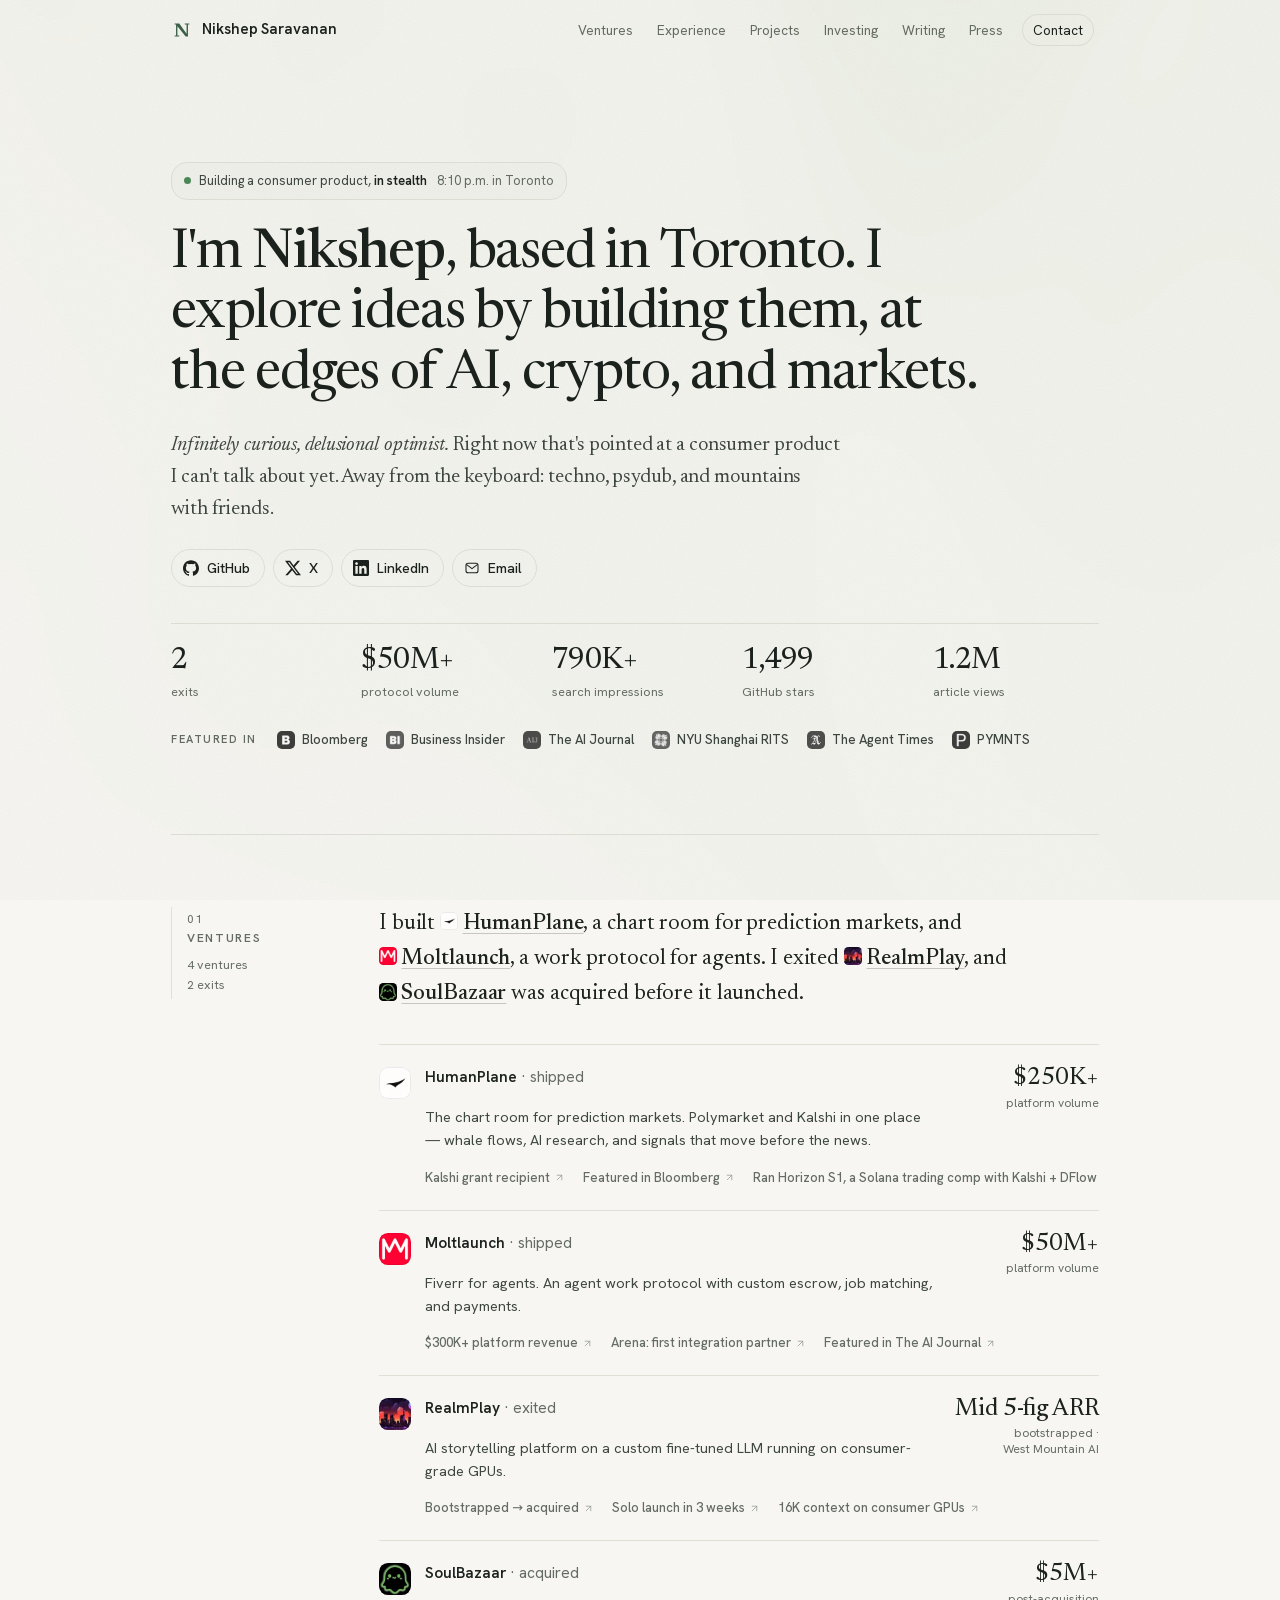
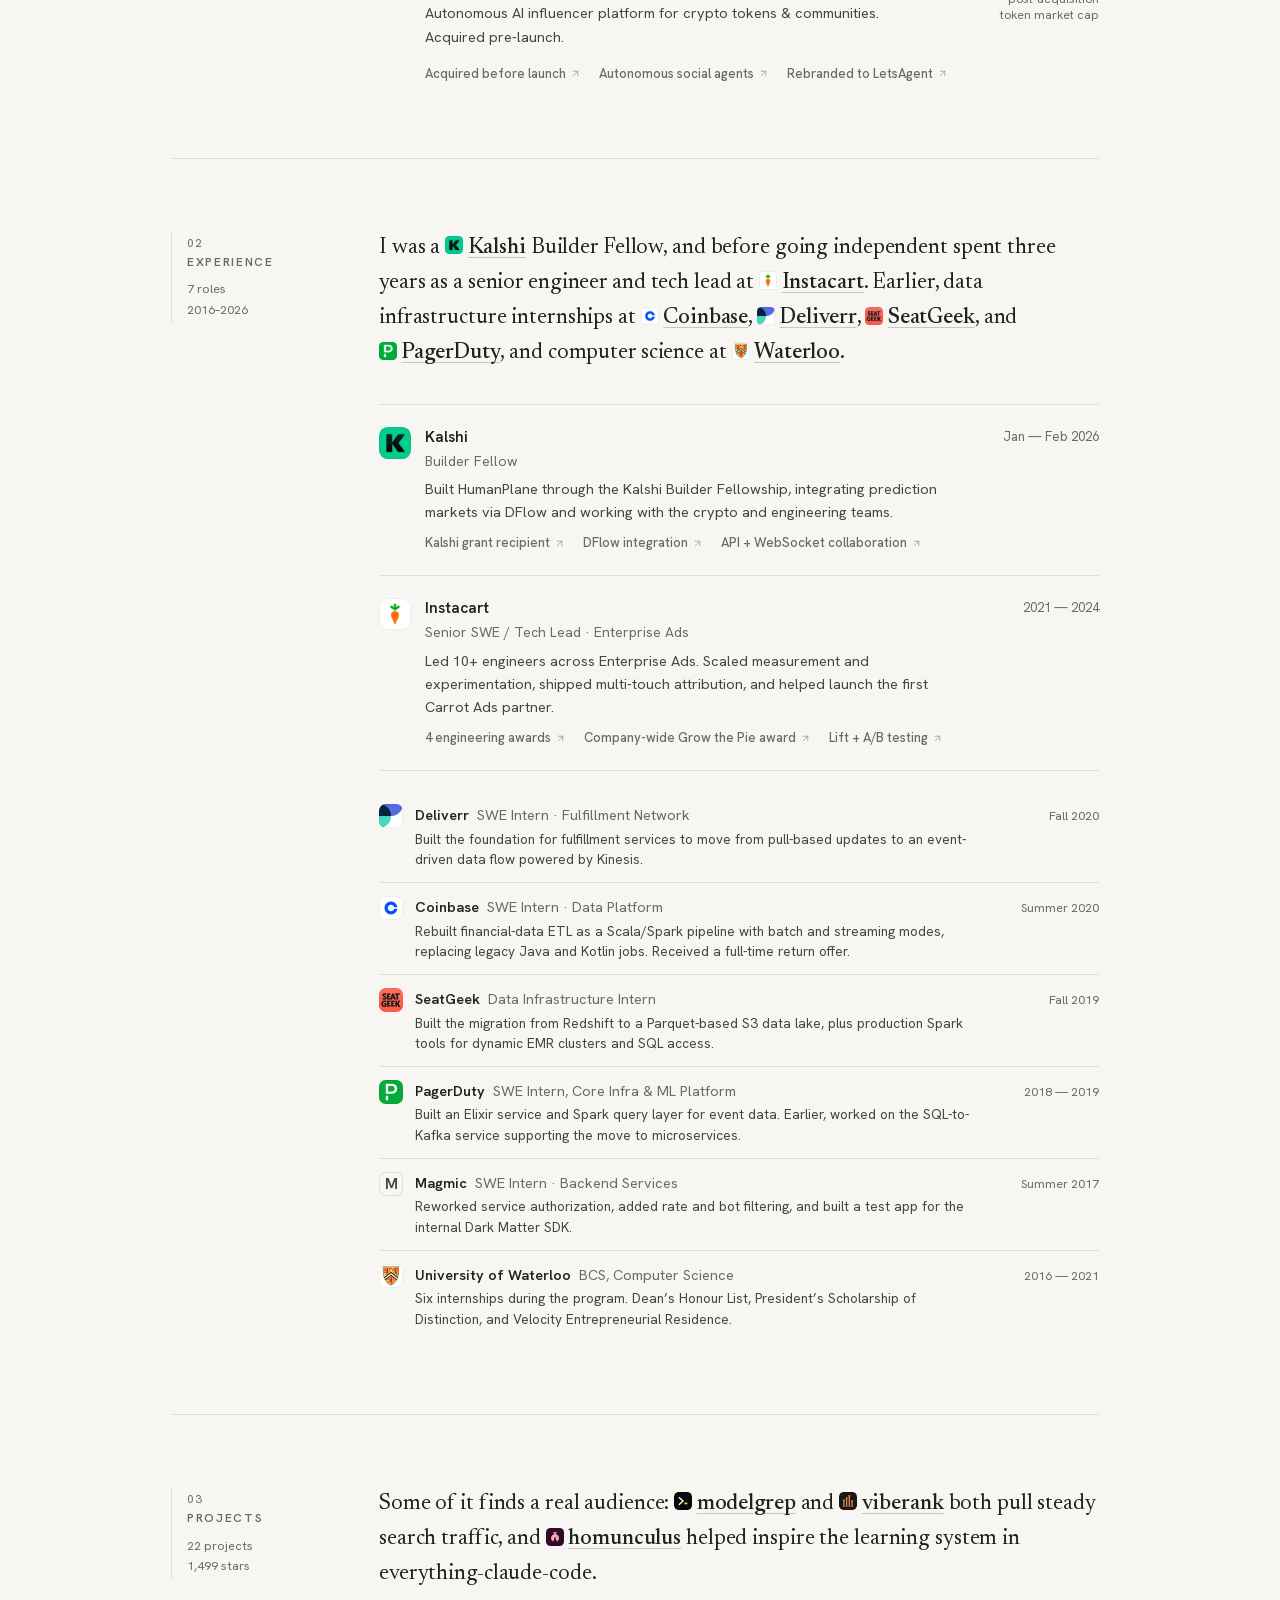
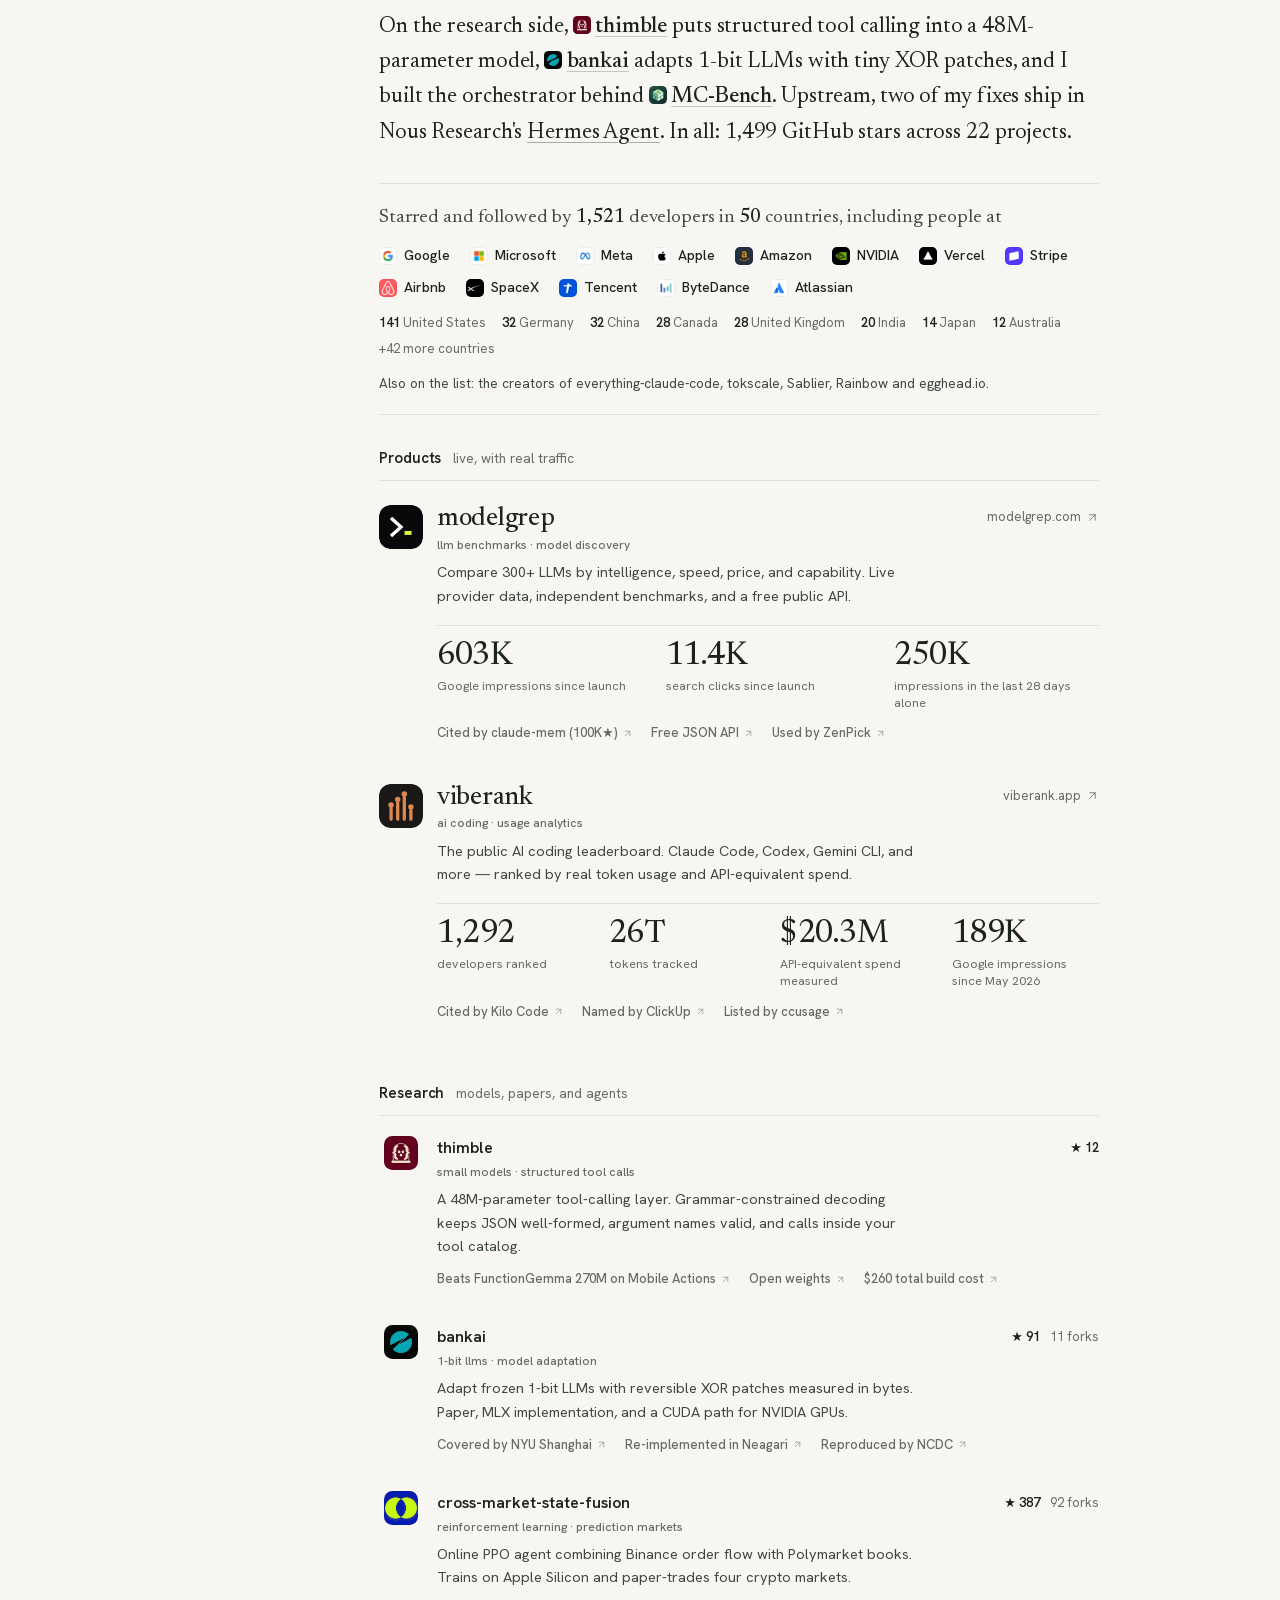
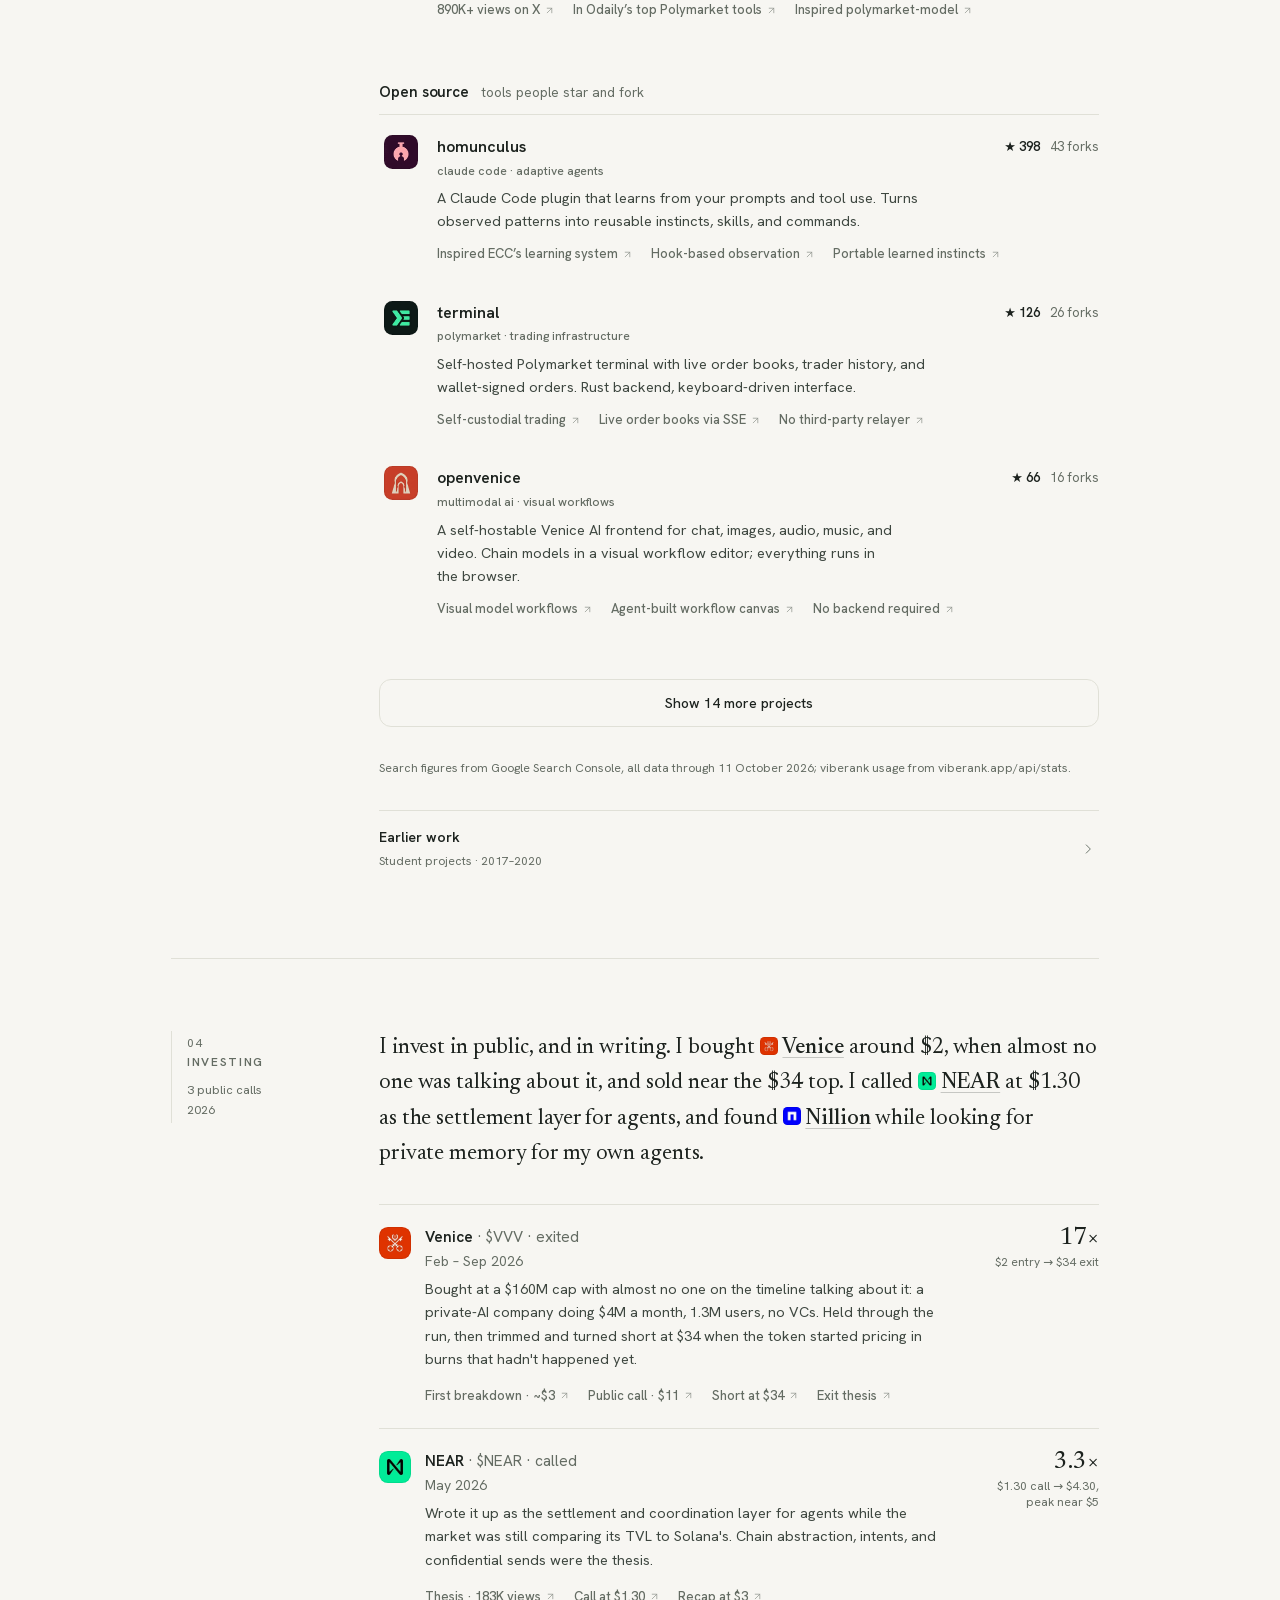
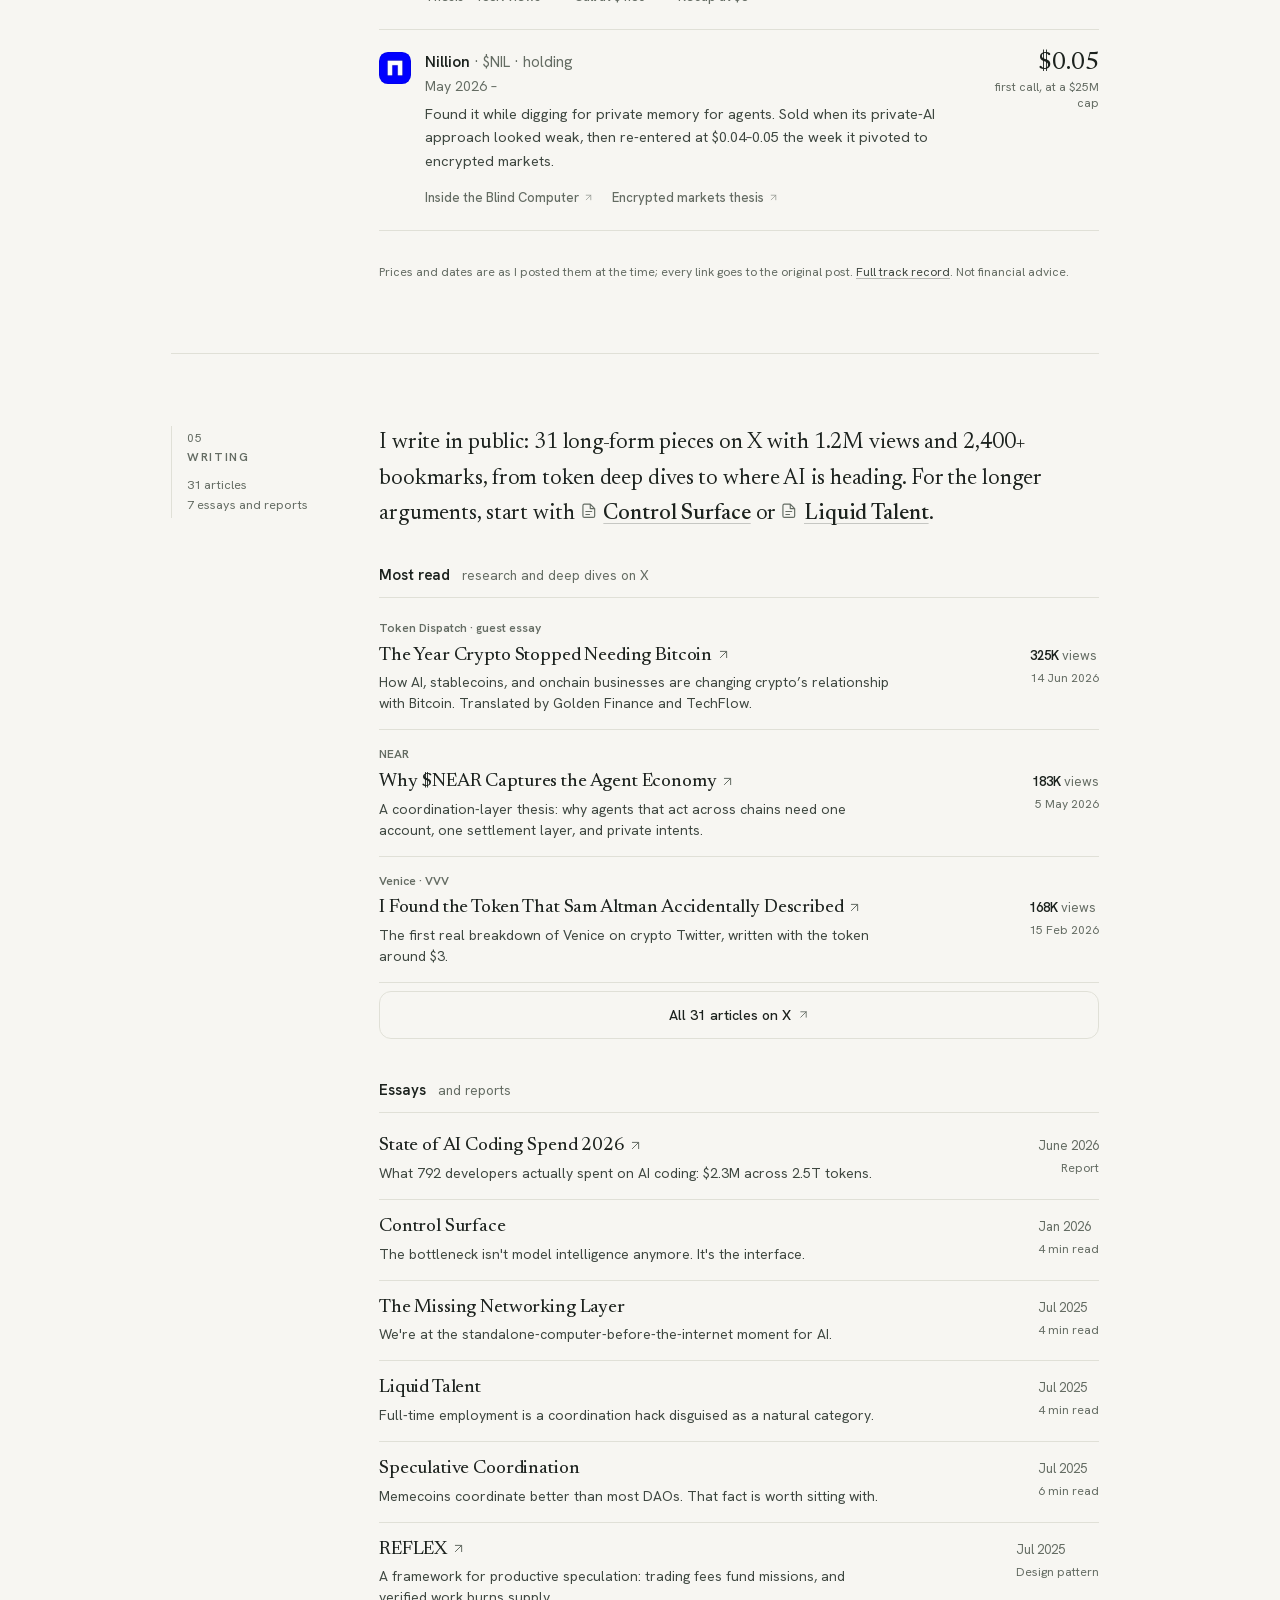
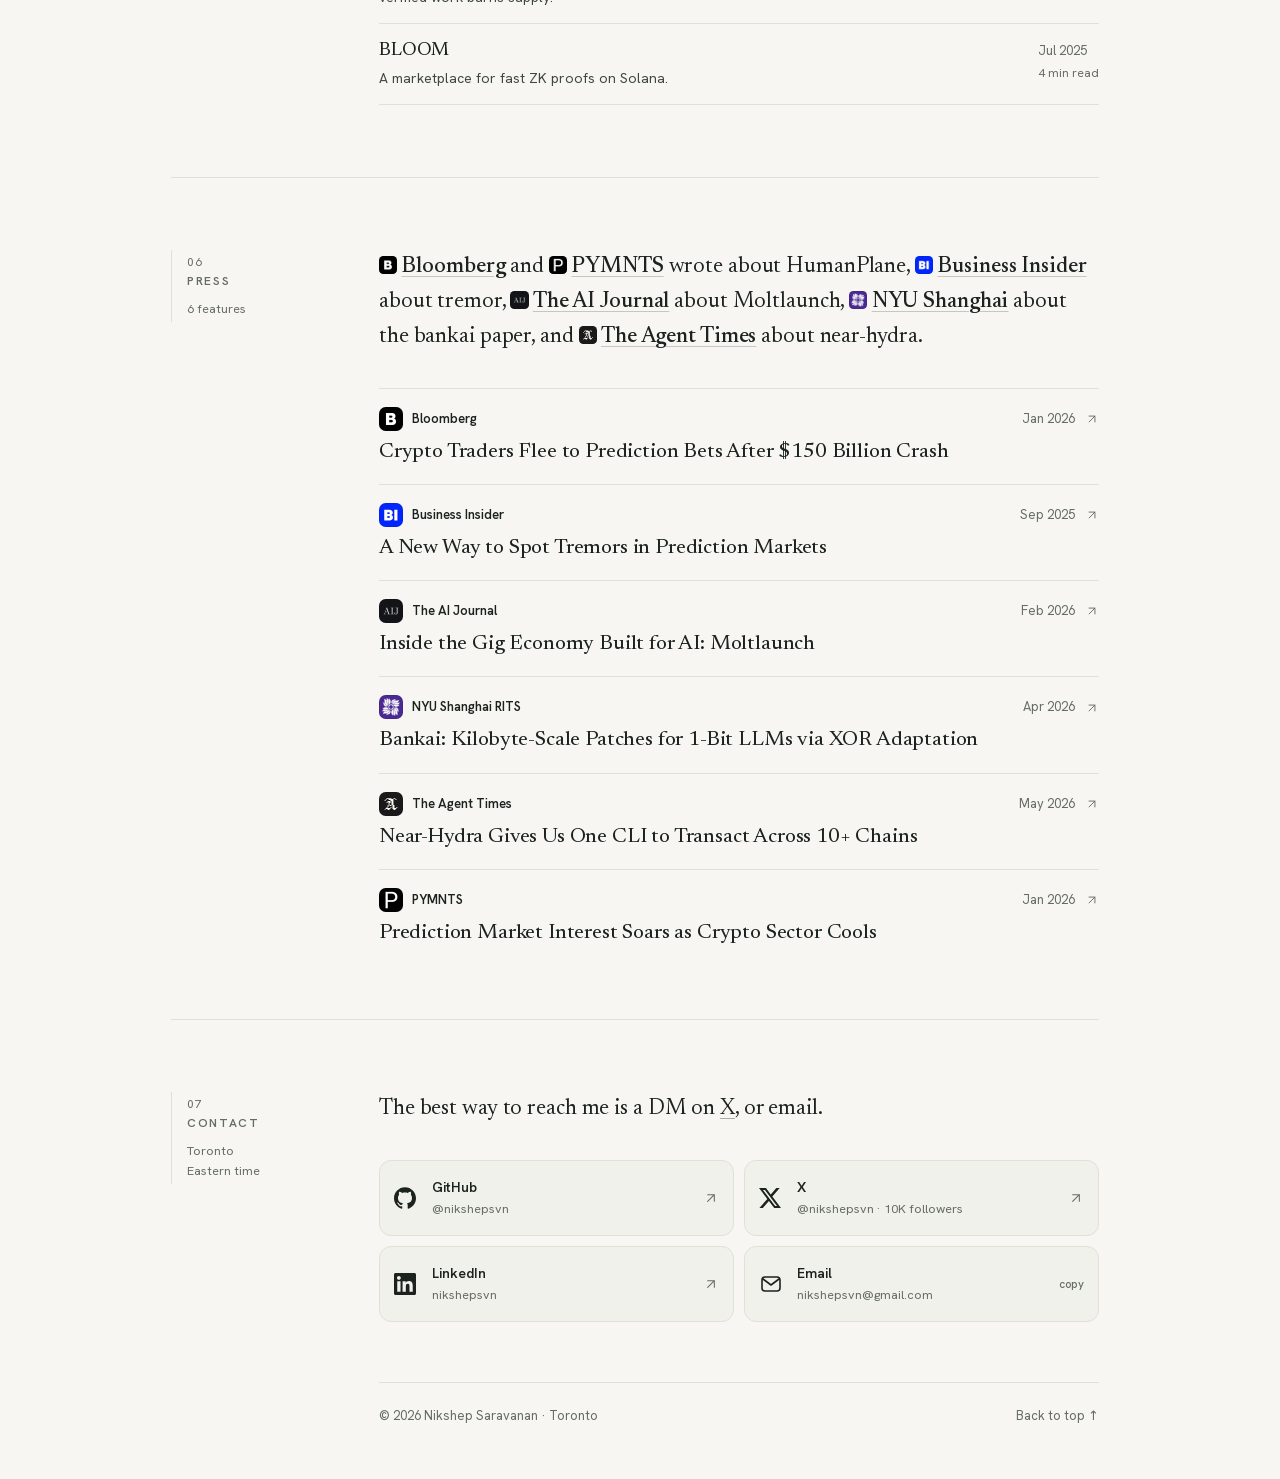
==== index.html @ d45571de "chore: refresh github stars [skip ci]" ====
<!doctype html>
<html lang="en">
  <head>
    <meta charset="UTF-8" />
    <meta name="viewport" content="width=device-width, initial-scale=1.0, viewport-fit=cover" />
    <title>Nikshep Saravanan · Exploring ideas at the edges of AI, crypto, and markets</title>
    <meta name="description" content="Based in Toronto, exploring ideas by building them at the edges of AI, crypto, and markets. Two exits; HumanPlane, Moltlaunch ($50M+ volume), modelgrep, viberank. Featured in Bloomberg and Business Insider." />
    <meta name="author" content="Nikshep Saravanan" />
    <meta name="theme-color" content="#f7f6f2" media="(prefers-color-scheme: light)" />
    <meta name="theme-color" content="#111412" media="(prefers-color-scheme: dark)" />
    <link rel="canonical" href="https://nikshepsvn.com/" />
    <meta name="color-scheme" content="light dark" />
    <link rel="me" href="https://x.com/nikshepsvn" />
    <link rel="me" href="https://github.com/nikshepsvn" />
    <script type="application/ld+json">{"@context":"https://schema.org","@type":"Person","name":"Nikshep Saravanan","url":"https://nikshepsvn.com/","image":"https://nikshepsvn.com/og.png","jobTitle":"Founder","description":"Based in Toronto, exploring ideas by building them at the edges of AI, crypto, and markets.","knowsAbout":["Artificial intelligence","Large language models","Prediction markets","Crypto","Data infrastructure"],"address":{"@type":"PostalAddress","addressLocality":"Toronto","addressCountry":"CA"},"alumniOf":{"@type":"CollegeOrUniversity","name":"University of Waterloo"},"sameAs":["https://x.com/nikshepsvn","https://github.com/nikshepsvn","https://linkedin.com/in/nikshepsvn"]}</script>

    <meta property="og:type" content="website" />
    <meta property="og:url" content="https://nikshepsvn.com/" />
    <meta property="og:title" content="Nikshep Saravanan" />
    <meta property="og:description" content="Based in Toronto, exploring ideas by building them at the edges of AI, crypto, and markets. Two exits; HumanPlane, Moltlaunch ($50M+ volume), modelgrep, viberank. Featured in Bloomberg and Business Insider." />
    <meta property="og:image" content="https://nikshepsvn.com/og.png" />
    <meta property="og:image:width" content="1200" />
    <meta property="og:image:height" content="630" />

    <meta name="twitter:card" content="summary_large_image" />
    <meta name="twitter:site" content="@nikshepsvn" />
    <meta name="twitter:creator" content="@nikshepsvn" />
    <meta name="twitter:title" content="Nikshep Saravanan" />
    <meta name="twitter:description" content="Based in Toronto, exploring ideas by building them at the edges of AI, crypto, and markets. Two exits; HumanPlane, Moltlaunch ($50M+ volume), modelgrep, viberank. Featured in Bloomberg and Business Insider." />
    <meta name="twitter:image" content="https://nikshepsvn.com/og.png" />

    <link rel="icon" href="/favicon.svg" type="image/svg+xml" />
    <link rel="apple-touch-icon" href="/apple-touch-icon.png" />
    <link rel="preload" href="./fonts/newsreader-normal-latin.woff2" as="font" type="font/woff2" crossorigin />
    <link rel="preload" href="./fonts/hanken-grotesk-normal-latin.woff2" as="font" type="font/woff2" crossorigin />
    <link rel="stylesheet" href="./styles.css" />
  </head>
  <body>
    <canvas class="mist" id="mist" aria-hidden="true"></canvas>
    <a class="skip-link" href="#main">Skip to content</a>
    <header class="bar"><div class="bar-in">
      <a class="who" href="#about" id="who" aria-label="Nikshep Saravanan, back to top"><svg viewBox="0 0 48 48" aria-hidden="true" focusable="false"><use href="logos/personal-mark.svg#mark"/></svg><span class="who-name">Nikshep Saravanan</span></a>
      <nav class="nav" id="nav" aria-label="Sections"><a href="#ventures" data-nav="ventures">Ventures</a><a href="#experience" data-nav="experience">Experience</a><a href="#projects" data-nav="projects">Projects</a><a href="#investing" data-nav="investing">Investing</a><a href="#writing" data-nav="writing">Writing</a><a href="#press" data-nav="press">Press</a><a href="#contact" data-nav="contact">Contact</a><i class="nav-ink" id="nav-ink" aria-hidden="true"></i></nav>
    </div></header>

    <main class="page" id="main" tabindex="-1">
  <section class="chap hero" id="about" aria-labelledby="about-h">
    <h2 class="sr-only" id="about-h">About</h2>
    <div class="body">
      <span class="status"><span class="status-now"><span class="dot" aria-hidden="true"></span><span>Building a consumer product, <b>in stealth</b></span></span><span class="status-time" id="clock">Toronto</span></span>
      <div class="prose lead"><h1>I'm <b>Nikshep</b>, based in Toronto. I explore ideas by building them, at the edges of AI, crypto, and markets.</h1></div>
      <div class="prose"><p><em>Infinitely curious, delusional optimist.</em> Right now that's pointed at a consumer product I can't talk about yet. Away from the keyboard: techno, psydub, and mountains with friends.</p></div>
      <div class="hero-links"><a href="https://github.com/nikshepsvn" target="_blank" rel="noreferrer"><svg class="social-icon" viewBox="0 0 24 24" fill="currentColor" aria-hidden="true" focusable="false"><use href="logos/social.svg#github"/></svg>GitHub</a><a href="https://x.com/nikshepsvn" target="_blank" rel="noreferrer"><svg class="social-icon" viewBox="0 0 24 24" fill="currentColor" aria-hidden="true" focusable="false"><use href="logos/social.svg#x"/></svg>X</a><a href="https://linkedin.com/in/nikshepsvn" target="_blank" rel="noreferrer"><svg class="social-icon" viewBox="0 0 24 24" fill="currentColor" aria-hidden="true" focusable="false"><use href="logos/social.svg#linkedin"/></svg>LinkedIn</a><a href="mailto:nikshepsvn@gmail.com"><svg class="ui-icon" viewBox="0 0 24 24" fill="none" stroke="currentColor" stroke-width="1.6" stroke-linecap="round" stroke-linejoin="round" aria-hidden="true" focusable="false"><rect x="3" y="5" width="18" height="14" rx="3"/><path d="m4 7 8 6 8-6"/></svg>Email</a></div>
      <ul class="hero-stats"><li><b>2</b><span>exits</span></li><li><b>$50M+</b><span>protocol volume</span></li><li><b>790K+</b><span>search impressions</span></li><li><b>1,499</b><span>GitHub stars</span></li><li><b>1.2M</b><span>article views</span></li></ul>
      <p class="featured-in"><span class="featured-label">Featured in</span><a href="#pr-bloomberg" data-jump="pr-bloomberg"><span class="logo" style=""><img src="logos/bloomberg.com.webp" alt="" width="96" height="96" loading="lazy" decoding="async"></span>Bloomberg</a><a href="#pr-business-insider" data-jump="pr-business-insider"><span class="logo" style=""><img src="logos/businessinsider.com.webp" alt="" width="96" height="96" loading="lazy" decoding="async"></span>Business Insider</a><a href="#pr-the-ai-journal" data-jump="pr-the-ai-journal"><span class="logo" style=""><img src="logos/aijourn.com.webp" alt="" width="96" height="96" loading="lazy" decoding="async"></span>The AI Journal</a><a href="#pr-nyu-shanghai-rits" data-jump="pr-nyu-shanghai-rits"><span class="logo" style=""><img src="logos/shanghai.nyu.edu.webp" alt="" width="96" height="96" loading="lazy" decoding="async"></span>NYU Shanghai RITS</a><a href="#pr-the-agent-times" data-jump="pr-the-agent-times"><span class="logo" style=""><img src="logos/theagenttimes.com.svg" alt="" width="96" height="96" loading="lazy" decoding="async"></span>The Agent Times</a><a href="#pr-pymnts" data-jump="pr-pymnts"><span class="logo" style=""><img src="logos/pymnts.com.webp" alt="" width="96" height="96" loading="lazy" decoding="async"></span>PYMNTS</a></p></div>
  </section>
  <section class="chap" id="ventures" aria-labelledby="ventures-h">
    <div class="side">
      <span class="side-n" aria-hidden="true">01</span>
      <h2 class="side-t" id="ventures-h">Ventures</h2>
      <p class="side-m"><span>4 ventures</span><span>2 exits</span></p>
      <i class="side-rail" aria-hidden="true"></i>
    </div>
    <div class="body">
      <div class="prose"><p>I built <span class="mention"><a class="pill" href="#v-humanplane" data-jump="v-humanplane"><span class="logo" style=""><img src="logos/humanplane.com.webp" alt="" width="96" height="96" loading="lazy" decoding="async"></span>HumanPlane</a>,</span> a chart room for prediction markets, and <span class="mention"><a class="pill" href="#v-moltlaunch" data-jump="v-moltlaunch"><span class="logo" style=""><img src="logos/moltlaunch.com.webp" alt="" width="96" height="96" loading="lazy" decoding="async"></span>Moltlaunch</a>,</span> a work protocol for agents. I exited <span class="mention"><a class="pill" href="#v-realmplay" data-jump="v-realmplay"><span class="logo" style=""><img src="logos/realmplay.webp" alt="" width="96" height="96" loading="lazy" decoding="async"></span>RealmPlay</a>,</span> and <a class="pill" href="#v-soulbazaar" data-jump="v-soulbazaar"><span class="logo" style=""><img src="logos/soulbazaar.webp" alt="" width="96" height="96" loading="lazy" decoding="async"></span>SoulBazaar</a> was acquired before it launched.</p></div>
      <ul class="list">
  <li class="entry"><a class="item" id="v-humanplane" href="https://humanplane.com" target="_blank" rel="noreferrer">
    <span class="logo" style=""><img src="logos/humanplane.com.webp" alt="" width="96" height="96" loading="lazy" decoding="async"></span>
    <span class="item-t">HumanPlane <span>· shipped</span></span>
    <span class="item-k">$250K+<small>platform volume</small></span>
    <span class="item-d">The chart room for prediction markets. Polymarket and Kalshi in one place — whale flows, AI research, and signals that move before the news.</span>
  </a>
  <div class="highlights entry-highlights"><a class="highlight" href="https://www.linkedin.com/in/nikshepsvn" target="_blank" rel="noreferrer" title="Source: Public career profile" aria-label="Kalshi grant recipient — source: Public career profile">Kalshi grant recipient<svg class="ui-icon" viewBox="0 0 24 24" fill="none" stroke="currentColor" stroke-width="1.6" stroke-linecap="round" stroke-linejoin="round" aria-hidden="true" focusable="false"><path d="M7 17 17 7M7 7h10v10"/></svg></a><a class="highlight" href="https://www.bloomberg.com/news/articles/2026-01-26/crypto-traders-flee-to-prediction-bets-after-150-billion-crash" target="_blank" rel="noreferrer" title="Source: Bloomberg" aria-label="Featured in Bloomberg — source: Bloomberg">Featured in Bloomberg<svg class="ui-icon" viewBox="0 0 24 24" fill="none" stroke="currentColor" stroke-width="1.6" stroke-linecap="round" stroke-linejoin="round" aria-hidden="true" focusable="false"><path d="M7 17 17 7M7 7h10v10"/></svg></a><span class="highlight">Ran Horizon S1, a Solana trading comp with Kalshi + DFlow</span></div></li>
  <li class="entry"><a class="item" id="v-moltlaunch" href="https://moltlaunch.com" target="_blank" rel="noreferrer">
    <span class="logo" style=""><img src="logos/moltlaunch.com.webp" alt="" width="96" height="96" loading="lazy" decoding="async"></span>
    <span class="item-t">Moltlaunch <span>· shipped</span></span>
    <span class="item-k">$50M+<small>platform volume</small></span>
    <span class="item-d">Fiverr for agents. An agent work protocol with custom escrow, job matching, and payments.</span>
  </a>
  <div class="highlights entry-highlights"><a class="highlight" href="https://github.com/nikshepsvn/nikshepsvn" target="_blank" rel="noreferrer" title="Source: Public founder profile" aria-label="$300K+ platform revenue — source: Public founder profile">$300K+ platform revenue<svg class="ui-icon" viewBox="0 0 24 24" fill="none" stroke="currentColor" stroke-width="1.6" stroke-linecap="round" stroke-linejoin="round" aria-hidden="true" focusable="false"><path d="M7 17 17 7M7 7h10v10"/></svg></a><a class="highlight" href="https://moltlaunch.com/docs/protocol/overview" target="_blank" rel="noreferrer" title="Source: Mandate Protocol documentation" aria-label="Arena: first integration partner — source: Mandate Protocol documentation">Arena: first integration partner<svg class="ui-icon" viewBox="0 0 24 24" fill="none" stroke="currentColor" stroke-width="1.6" stroke-linecap="round" stroke-linejoin="round" aria-hidden="true" focusable="false"><path d="M7 17 17 7M7 7h10v10"/></svg></a><a class="highlight" href="https://aijourn.com/inside-the-gig-economy-built-for-ai-moltlaunch/" target="_blank" rel="noreferrer" title="Source: The AI Journal" aria-label="Featured in The AI Journal — source: The AI Journal">Featured in The AI Journal<svg class="ui-icon" viewBox="0 0 24 24" fill="none" stroke="currentColor" stroke-width="1.6" stroke-linecap="round" stroke-linejoin="round" aria-hidden="true" focusable="false"><path d="M7 17 17 7M7 7h10v10"/></svg></a></div></li>
  <li class="entry"><div class="item" id="v-realmplay">
    <span class="logo" style=""><img src="logos/realmplay.webp" alt="" width="96" height="96" loading="lazy" decoding="async"></span>
    <span class="item-t">RealmPlay <span>· exited</span></span>
    <span class="item-k">Mid 5-fig ARR<small>bootstrapped · West Mountain AI</small></span>
    <span class="item-d">AI storytelling platform on a custom fine-tuned LLM running on consumer-grade GPUs.</span>
  </div>
  <div class="highlights entry-highlights"><a class="highlight" href="https://www.linkedin.com/in/nikshepsvn" target="_blank" rel="noreferrer" title="Source: Public career profile" aria-label="Bootstrapped → acquired — source: Public career profile">Bootstrapped → acquired<svg class="ui-icon" viewBox="0 0 24 24" fill="none" stroke="currentColor" stroke-width="1.6" stroke-linecap="round" stroke-linejoin="round" aria-hidden="true" focusable="false"><path d="M7 17 17 7M7 7h10v10"/></svg></a><a class="highlight" href="https://www.linkedin.com/in/nikshepsvn" target="_blank" rel="noreferrer" title="Source: Public career profile" aria-label="Solo launch in 3 weeks — source: Public career profile">Solo launch in 3 weeks<svg class="ui-icon" viewBox="0 0 24 24" fill="none" stroke="currentColor" stroke-width="1.6" stroke-linecap="round" stroke-linejoin="round" aria-hidden="true" focusable="false"><path d="M7 17 17 7M7 7h10v10"/></svg></a><a class="highlight" href="https://github.com/nikshepsvn/nikshepsvn" target="_blank" rel="noreferrer" title="Source: Public founder profile" aria-label="16K context on consumer GPUs — source: Public founder profile">16K context on consumer GPUs<svg class="ui-icon" viewBox="0 0 24 24" fill="none" stroke="currentColor" stroke-width="1.6" stroke-linecap="round" stroke-linejoin="round" aria-hidden="true" focusable="false"><path d="M7 17 17 7M7 7h10v10"/></svg></a></div></li>
  <li class="entry"><div class="item" id="v-soulbazaar">
    <span class="logo" style=""><img src="logos/soulbazaar.webp" alt="" width="96" height="96" loading="lazy" decoding="async"></span>
    <span class="item-t">SoulBazaar <span>· acquired</span></span>
    <span class="item-k">$5M+<small>post-acquisition token market cap</small></span>
    <span class="item-d">Autonomous AI influencer platform for crypto tokens &amp; communities. Acquired pre-launch.</span>
  </div>
  <div class="highlights entry-highlights"><a class="highlight" href="https://www.linkedin.com/in/nikshepsvn" target="_blank" rel="noreferrer" title="Source: Public career profile" aria-label="Acquired before launch — source: Public career profile">Acquired before launch<svg class="ui-icon" viewBox="0 0 24 24" fill="none" stroke="currentColor" stroke-width="1.6" stroke-linecap="round" stroke-linejoin="round" aria-hidden="true" focusable="false"><path d="M7 17 17 7M7 7h10v10"/></svg></a><a class="highlight" href="https://www.linkedin.com/in/nikshepsvn" target="_blank" rel="noreferrer" title="Source: Public career profile" aria-label="Autonomous social agents — source: Public career profile">Autonomous social agents<svg class="ui-icon" viewBox="0 0 24 24" fill="none" stroke="currentColor" stroke-width="1.6" stroke-linecap="round" stroke-linejoin="round" aria-hidden="true" focusable="false"><path d="M7 17 17 7M7 7h10v10"/></svg></a><a class="highlight" href="https://www.linkedin.com/in/nikshepsvn" target="_blank" rel="noreferrer" title="Source: Public career profile" aria-label="Rebranded to LetsAgent — source: Public career profile">Rebranded to LetsAgent<svg class="ui-icon" viewBox="0 0 24 24" fill="none" stroke="currentColor" stroke-width="1.6" stroke-linecap="round" stroke-linejoin="round" aria-hidden="true" focusable="false"><path d="M7 17 17 7M7 7h10v10"/></svg></a></div></li></ul></div>
  </section>
  <section class="chap" id="experience" aria-labelledby="experience-h">
    <div class="side">
      <span class="side-n" aria-hidden="true">02</span>
      <h2 class="side-t" id="experience-h">Experience</h2>
      <p class="side-m"><span>7 roles</span><span>2016–2026</span></p>
      <i class="side-rail" aria-hidden="true"></i>
    </div>
    <div class="body">
      <div class="prose"><p>I was a <a class="pill" href="#x-kalshi" data-jump="x-kalshi"><span class="logo" style=""><img src="logos/kalshi.com.webp" alt="" width="96" height="96" loading="lazy" decoding="async"></span>Kalshi</a> Builder Fellow, and before going independent spent three years as a senior engineer and tech lead at <span class="mention"><a class="pill" href="#x-instacart" data-jump="x-instacart"><span class="logo" style=""><img src="logos/instacart.com.webp" alt="" width="96" height="96" loading="lazy" decoding="async"></span>Instacart</a>.</span> Earlier, data infrastructure internships at <span class="mention"><a class="pill" href="#x-coinbase" data-jump="x-coinbase"><span class="logo" style=""><img src="logos/coinbase.com.webp" alt="" width="96" height="96" loading="lazy" decoding="async"></span>Coinbase</a>,</span> <span class="mention"><a class="pill" href="#x-deliverr" data-jump="x-deliverr"><span class="logo" style=""><img src="logos/deliverr.com.webp" alt="" width="96" height="96" loading="lazy" decoding="async"></span>Deliverr</a>,</span> <span class="mention"><a class="pill" href="#x-seatgeek" data-jump="x-seatgeek"><span class="logo" style=""><img src="logos/seatgeek.com.webp" alt="" width="96" height="96" loading="lazy" decoding="async"></span>SeatGeek</a>,</span> and <span class="mention"><a class="pill" href="#x-pagerduty" data-jump="x-pagerduty"><span class="logo" style=""><img src="logos/pagerduty.com.webp" alt="" width="96" height="96" loading="lazy" decoding="async"></span>PagerDuty</a>,</span> and computer science at <span class="mention"><a class="pill" href="#x-university-of-waterloo" data-jump="x-university-of-waterloo"><span class="logo" style=""><img src="logos/uwaterloo.ca.webp" alt="" width="96" height="96" loading="lazy" decoding="async"></span>Waterloo</a>.</span></p></div>
      <ul class="list">
  <li class="entry"><a class="item" id="x-kalshi" href="https://kalshi.com" target="_blank" rel="noreferrer">
    <span class="logo" style=""><img src="logos/kalshi.com.webp" alt="" width="96" height="96" loading="lazy" decoding="async"></span>
    <span class="item-t">Kalshi<span class="item-role">Builder Fellow</span></span>
    <span class="item-m">Jan — Feb 2026</span>
    <span class="item-d">Built HumanPlane through the Kalshi Builder Fellowship, integrating prediction markets via DFlow and working with the crypto and engineering teams.</span>
  </a><div class="highlights entry-highlights"><a class="highlight" href="https://www.linkedin.com/in/nikshepsvn" target="_blank" rel="noreferrer" title="Source: Public career profile" aria-label="Kalshi grant recipient — source: Public career profile">Kalshi grant recipient<svg class="ui-icon" viewBox="0 0 24 24" fill="none" stroke="currentColor" stroke-width="1.6" stroke-linecap="round" stroke-linejoin="round" aria-hidden="true" focusable="false"><path d="M7 17 17 7M7 7h10v10"/></svg></a><a class="highlight" href="https://www.linkedin.com/in/nikshepsvn" target="_blank" rel="noreferrer" title="Source: Public career profile" aria-label="DFlow integration — source: Public career profile">DFlow integration<svg class="ui-icon" viewBox="0 0 24 24" fill="none" stroke="currentColor" stroke-width="1.6" stroke-linecap="round" stroke-linejoin="round" aria-hidden="true" focusable="false"><path d="M7 17 17 7M7 7h10v10"/></svg></a><a class="highlight" href="https://www.linkedin.com/in/nikshepsvn" target="_blank" rel="noreferrer" title="Source: Public career profile" aria-label="API + WebSocket collaboration — source: Public career profile">API + WebSocket collaboration<svg class="ui-icon" viewBox="0 0 24 24" fill="none" stroke="currentColor" stroke-width="1.6" stroke-linecap="round" stroke-linejoin="round" aria-hidden="true" focusable="false"><path d="M7 17 17 7M7 7h10v10"/></svg></a></div></li>
  <li class="entry"><a class="item" id="x-instacart" href="https://instacart.com" target="_blank" rel="noreferrer">
    <span class="logo" style=""><img src="logos/instacart.com.webp" alt="" width="96" height="96" loading="lazy" decoding="async"></span>
    <span class="item-t">Instacart<span class="item-role">Senior SWE / Tech Lead · Enterprise Ads</span></span>
    <span class="item-m">2021 — 2024</span>
    <span class="item-d">Led 10+ engineers across Enterprise Ads. Scaled measurement and experimentation, shipped multi-touch attribution, and helped launch the first Carrot Ads partner.</span>
  </a><div class="highlights entry-highlights"><a class="highlight" href="https://www.linkedin.com/in/nikshepsvn" target="_blank" rel="noreferrer" title="Source: Public career profile" aria-label="4 engineering awards — source: Public career profile">4 engineering awards<svg class="ui-icon" viewBox="0 0 24 24" fill="none" stroke="currentColor" stroke-width="1.6" stroke-linecap="round" stroke-linejoin="round" aria-hidden="true" focusable="false"><path d="M7 17 17 7M7 7h10v10"/></svg></a><a class="highlight" href="https://www.linkedin.com/in/nikshepsvn" target="_blank" rel="noreferrer" title="Source: Public career profile" aria-label="Company-wide Grow the Pie award — source: Public career profile">Company-wide Grow the Pie award<svg class="ui-icon" viewBox="0 0 24 24" fill="none" stroke="currentColor" stroke-width="1.6" stroke-linecap="round" stroke-linejoin="round" aria-hidden="true" focusable="false"><path d="M7 17 17 7M7 7h10v10"/></svg></a><a class="highlight" href="https://www.linkedin.com/in/nikshepsvn" target="_blank" rel="noreferrer" title="Source: Public career profile" aria-label="Lift + A/B testing — source: Public career profile">Lift + A/B testing<svg class="ui-icon" viewBox="0 0 24 24" fill="none" stroke="currentColor" stroke-width="1.6" stroke-linecap="round" stroke-linejoin="round" aria-hidden="true" focusable="false"><path d="M7 17 17 7M7 7h10v10"/></svg></a></div></li></ul>
      <ul class="rows">
  <li><a class="row" id="x-deliverr" href="https://deliverr.com" target="_blank" rel="noreferrer">
    <span class="logo" style=""><img src="logos/deliverr.com.webp" alt="" width="96" height="96" loading="lazy" decoding="async"></span>
    <span class="row-t">Deliverr<span>SWE Intern · Fulfillment Network</span></span>
    <span class="row-m">Fall 2020</span>
    <span class="row-d">Built the foundation for fulfillment services to move from pull-based updates to an event-driven data flow powered by Kinesis.</span>
  </a></li>
  <li><a class="row" id="x-coinbase" href="https://coinbase.com" target="_blank" rel="noreferrer">
    <span class="logo" style=""><img src="logos/coinbase.com.webp" alt="" width="96" height="96" loading="lazy" decoding="async"></span>
    <span class="row-t">Coinbase<span>SWE Intern · Data Platform</span></span>
    <span class="row-m">Summer 2020</span>
    <span class="row-d">Rebuilt financial-data ETL as a Scala/Spark pipeline with batch and streaming modes, replacing legacy Java and Kotlin jobs. Received a full-time return offer.</span>
  </a></li>
  <li><a class="row" id="x-seatgeek" href="https://seatgeek.com" target="_blank" rel="noreferrer">
    <span class="logo" style=""><img src="logos/seatgeek.com.webp" alt="" width="96" height="96" loading="lazy" decoding="async"></span>
    <span class="row-t">SeatGeek<span>Data Infrastructure Intern</span></span>
    <span class="row-m">Fall 2019</span>
    <span class="row-d">Built the migration from Redshift to a Parquet-based S3 data lake, plus production Spark tools for dynamic EMR clusters and SQL access.</span>
  </a></li>
  <li><a class="row" id="x-pagerduty" href="https://pagerduty.com" target="_blank" rel="noreferrer">
    <span class="logo" style=""><img src="logos/pagerduty.com.webp" alt="" width="96" height="96" loading="lazy" decoding="async"></span>
    <span class="row-t">PagerDuty<span>SWE Intern, Core Infra &amp; ML Platform</span></span>
    <span class="row-m">2018 — 2019</span>
    <span class="row-d">Built an Elixir service and Spark query layer for event data. Earlier, worked on the SQL-to-Kafka service supporting the move to microservices.</span>
  </a></li>
  <li><a class="row" id="x-magmic" href="https://www.linkedin.com/in/nikshepsvn" target="_blank" rel="noreferrer">
    <span class="logo ghost" style="" aria-hidden="true">M</span>
    <span class="row-t">Magmic<span>SWE Intern · Backend Services</span></span>
    <span class="row-m">Summer 2017</span>
    <span class="row-d">Reworked service authorization, added rate and bot filtering, and built a test app for the internal Dark Matter SDK.</span>
  </a></li>
  <li><a class="row" id="x-university-of-waterloo" href="https://uwaterloo.ca" target="_blank" rel="noreferrer">
    <span class="logo" style=""><img src="logos/uwaterloo.ca.webp" alt="" width="96" height="96" loading="lazy" decoding="async"></span>
    <span class="row-t">University of Waterloo<span>BCS, Computer Science</span></span>
    <span class="row-m">2016 — 2021</span>
    <span class="row-d">Six internships during the program. Dean’s Honour List, President’s Scholarship of Distinction, and Velocity Entrepreneurial Residence.</span>
  </a></li></ul></div>
  </section>
  <section class="chap" id="projects" aria-labelledby="projects-h">
    <div class="side">
      <span class="side-n" aria-hidden="true">03</span>
      <h2 class="side-t" id="projects-h">Projects</h2>
      <p class="side-m"><span>22 projects</span><span>1,499 stars</span></p>
      <i class="side-rail" aria-hidden="true"></i>
    </div>
    <div class="body">
      <div class="prose"><p>Some of it finds a real audience: <a class="pill" href="#p-modelgrep" data-jump="p-modelgrep"><span class="logo project-logo" aria-hidden="true"><img src="logos/projects/modelgrep.svg" alt="" width="48" height="48" loading="lazy" decoding="async"></span>modelgrep</a> and <a class="pill" href="#p-viberank" data-jump="p-viberank"><span class="logo project-logo" aria-hidden="true"><img src="logos/projects/viberank.svg" alt="" width="48" height="48" loading="lazy" decoding="async"></span>viberank</a> both pull steady search traffic, and <a class="pill" href="#p-homunculus" data-jump="p-homunculus"><span class="logo project-logo" aria-hidden="true"><img src="logos/projects/homunculus.webp" alt="" width="48" height="48" loading="lazy" decoding="async"></span>homunculus</a> helped inspire the learning system in everything-claude-code.</p><p>On the research side, <a class="pill" href="#p-thimble" data-jump="p-thimble"><span class="logo project-logo" aria-hidden="true"><img src="logos/projects/thimble.webp" alt="" width="48" height="48" loading="lazy" decoding="async"></span>thimble</a> puts structured tool calling into a 48M-parameter model, <a class="pill" href="#p-bankai" data-jump="p-bankai"><span class="logo project-logo" aria-hidden="true"><img src="logos/projects/bankai.webp" alt="" width="48" height="48" loading="lazy" decoding="async"></span>bankai</a> adapts 1-bit LLMs with tiny XOR patches, and I built the orchestrator behind <span class="mention"><a class="pill" href="#p-mc-bench" data-jump="p-mc-bench"><span class="logo project-logo" aria-hidden="true"><img src="logos/projects/mc-bench.svg" alt="" width="48" height="48" loading="lazy" decoding="async"></span>MC-Bench</a>.</span> Upstream, two of my fixes ship in Nous Research's <a href="https://github.com/NousResearch/hermes-agent/commit/d82a69b" target="_blank" rel="noreferrer">Hermes Agent</a>. In all: 1,499 GitHub stars across 22 projects.</p></div>
      <div class="community">
    <p class="community-h">Starred and followed by <b>1,521</b> developers in <b>50</b> countries, including people at</p>
    <div class="orgs"><span class="org"><span class="logo" style=""><img src="logos/google.com.webp" alt="" width="96" height="96" loading="lazy" decoding="async"></span>Google</span><span class="org"><span class="logo" style=""><img src="logos/microsoft.com.webp" alt="" width="96" height="96" loading="lazy" decoding="async"></span>Microsoft</span><span class="org"><span class="logo" style=""><img src="logos/meta.com.webp" alt="" width="96" height="96" loading="lazy" decoding="async"></span>Meta</span><span class="org"><span class="logo" style=""><img src="logos/apple.com.webp" alt="" width="96" height="96" loading="lazy" decoding="async"></span>Apple</span><span class="org"><span class="logo" style=""><img src="logos/amazon.com.webp" alt="" width="96" height="96" loading="lazy" decoding="async"></span>Amazon</span><span class="org"><span class="logo" style=""><img src="logos/nvidia.com.webp" alt="" width="96" height="96" loading="lazy" decoding="async"></span>NVIDIA</span><span class="org"><span class="logo" style=""><img src="logos/vercel.com.webp" alt="" width="96" height="96" loading="lazy" decoding="async"></span>Vercel</span><span class="org"><span class="logo" style=""><img src="logos/stripe.com.webp" alt="" width="96" height="96" loading="lazy" decoding="async"></span>Stripe</span><span class="org"><span class="logo" style=""><img src="logos/airbnb.com.webp" alt="" width="96" height="96" loading="lazy" decoding="async"></span>Airbnb</span><span class="org"><span class="logo" style=""><img src="logos/spacex.com.webp" alt="" width="96" height="96" loading="lazy" decoding="async"></span>SpaceX</span><span class="org"><span class="logo" style=""><img src="logos/tencent.com.webp" alt="" width="96" height="96" loading="lazy" decoding="async"></span>Tencent</span><span class="org"><span class="logo" style=""><img src="logos/bytedance.com.webp" alt="" width="96" height="96" loading="lazy" decoding="async"></span>ByteDance</span><span class="org"><span class="logo" style=""><img src="logos/atlassian.com.webp" alt="" width="96" height="96" loading="lazy" decoding="async"></span>Atlassian</span></div>
    <div class="where"><span><b>141</b> United States</span><span><b>32</b> Germany</span><span><b>32</b> China</span><span><b>28</b> Canada</span><span><b>28</b> United Kingdom</span><span><b>20</b> India</span><span><b>14</b> Japan</span><span><b>12</b> Australia</span><span class="more-c">+42 more countries</span></div>
    <p class="makers">Also on the list: the creators of everything-claude-code, tokscale, Sablier, Rainbow and egghead.io.</p>
  </div>
      <div class="projects" id="project-list"><div class="group" data-group="products">
    <div class="group-h"><h3>Products</h3><span>live, with real traffic</span></div>
    <ol class="plist"><li class="project"><a class="proj feature" id="p-modelgrep" href="https://modelgrep.com" target="_blank" rel="noreferrer">
    <span class="logo project-logo" aria-hidden="true"><img src="logos/projects/modelgrep.svg" alt="" width="48" height="48" loading="lazy" decoding="async"></span>
    <span class="proj-name"><span>modelgrep</span><small>llm benchmarks · model discovery</small></span>
    <span class="proj-meta"><span class="project-domain">modelgrep.com<svg class="ui-icon" viewBox="0 0 24 24" fill="none" stroke="currentColor" stroke-width="1.6" stroke-linecap="round" stroke-linejoin="round" aria-hidden="true" focusable="false"><path d="M7 17 17 7M7 7h10v10"/></svg></span></span>
    <span class="proj-sum">Compare 300+ LLMs by intelligence, speed, price, and capability. Live provider data, independent benchmarks, and a free public API.</span>
    <span class="stats"><span class="stat"><b>603K</b><span>Google impressions since launch</span></span><span class="stat"><b>11.4K</b><span>search clicks since launch</span></span><span class="stat"><b>250K</b><span>impressions in the last 28 days alone</span></span></span>
  </a><div class="highlights project-highlights"><a class="highlight" href="https://github.com/thedotmack/claude-mem/blob/main/scripts/openrouter-price-history/sources/popularity-eras.json" target="_blank" rel="noreferrer" title="Source: claude-mem price-history sources" aria-label="Cited by claude-mem (100K★) — source: claude-mem price-history sources">Cited by claude-mem (100K★)<svg class="ui-icon" viewBox="0 0 24 24" fill="none" stroke="currentColor" stroke-width="1.6" stroke-linecap="round" stroke-linejoin="round" aria-hidden="true" focusable="false"><path d="M7 17 17 7M7 7h10v10"/></svg></a><a class="highlight" href="https://modelgrep.com/api" target="_blank" rel="noreferrer" title="Source: Project documentation" aria-label="Free JSON API — source: Project documentation">Free JSON API<svg class="ui-icon" viewBox="0 0 24 24" fill="none" stroke="currentColor" stroke-width="1.6" stroke-linecap="round" stroke-linejoin="round" aria-hidden="true" focusable="false"><path d="M7 17 17 7M7 7h10v10"/></svg></a><a class="highlight" href="https://github.com/Michael-Obele/zenpick/blob/main/src/lib/server/modelgrep.ts" target="_blank" rel="noreferrer" title="Source: ZenPick API client" aria-label="Used by ZenPick — source: ZenPick API client">Used by ZenPick<svg class="ui-icon" viewBox="0 0 24 24" fill="none" stroke="currentColor" stroke-width="1.6" stroke-linecap="round" stroke-linejoin="round" aria-hidden="true" focusable="false"><path d="M7 17 17 7M7 7h10v10"/></svg></a></div></li><li class="project"><a class="proj feature" id="p-viberank" href="https://viberank.app" target="_blank" rel="noreferrer">
    <span class="logo project-logo" aria-hidden="true"><img src="logos/projects/viberank.svg" alt="" width="48" height="48" loading="lazy" decoding="async"></span>
    <span class="proj-name"><span>viberank</span><small>ai coding · usage analytics</small></span>
    <span class="proj-meta"><span class="project-domain">viberank.app<svg class="ui-icon" viewBox="0 0 24 24" fill="none" stroke="currentColor" stroke-width="1.6" stroke-linecap="round" stroke-linejoin="round" aria-hidden="true" focusable="false"><path d="M7 17 17 7M7 7h10v10"/></svg></span></span>
    <span class="proj-sum">The public AI coding leaderboard. Claude Code, Codex, Gemini CLI, and more — ranked by real token usage and API-equivalent spend.</span>
    <span class="stats"><span class="stat"><b>1,292</b><span>developers ranked</span></span><span class="stat"><b>26T</b><span>tokens tracked</span></span><span class="stat"><b>$20.3M</b><span>API-equivalent spend measured</span></span><span class="stat"><b>189K</b><span>Google impressions since May 2026</span></span></span>
  </a><div class="highlights project-highlights"><a class="highlight" href="https://blog.kilo.ai/p/rate-limits-hit-again" target="_blank" rel="noreferrer" title="Source: Kilo Code blog, 25 Aug 2025" aria-label="Cited by Kilo Code — source: Kilo Code blog, 25 Aug 2025">Cited by Kilo Code<svg class="ui-icon" viewBox="0 0 24 24" fill="none" stroke="currentColor" stroke-width="1.6" stroke-linecap="round" stroke-linejoin="round" aria-hidden="true" focusable="false"><path d="M7 17 17 7M7 7h10v10"/></svg></a><a class="highlight" href="https://clickup.com/blog/tokenmaxxing/" target="_blank" rel="noreferrer" title="Source: ClickUp blog, What Is Tokenmaxxing?, Aug 2026" aria-label="Named by ClickUp — source: ClickUp blog, What Is Tokenmaxxing?, Aug 2026">Named by ClickUp<svg class="ui-icon" viewBox="0 0 24 24" fill="none" stroke="currentColor" stroke-width="1.6" stroke-linecap="round" stroke-linejoin="round" aria-hidden="true" focusable="false"><path d="M7 17 17 7M7 7h10v10"/></svg></a><a class="highlight" href="https://ccusage.com/guide/related-projects" target="_blank" rel="noreferrer" title="Source: Official ccusage related-project documentation" aria-label="Listed by ccusage — source: Official ccusage related-project documentation">Listed by ccusage<svg class="ui-icon" viewBox="0 0 24 24" fill="none" stroke="currentColor" stroke-width="1.6" stroke-linecap="round" stroke-linejoin="round" aria-hidden="true" focusable="false"><path d="M7 17 17 7M7 7h10v10"/></svg></a></div></li></ol></div><div class="group" data-group="research">
    <div class="group-h"><h3>Research</h3><span>models, papers, and agents</span></div>
    <ol class="plist"><li class="project"><a class="proj" id="p-thimble" href="https://github.com/nikshepsvn/thimble" target="_blank" rel="noreferrer">
    <span class="logo project-logo" aria-hidden="true"><img src="logos/projects/thimble.webp" alt="" width="48" height="48" loading="lazy" decoding="async"></span>
    <span class="proj-name"><span>thimble</span><small>small models · structured tool calls</small></span>
    <span class="proj-meta"><b aria-label="12 GitHub stars"><span aria-hidden="true">★</span> 12</b></span>
    <span class="proj-sum">A 48M-parameter tool-calling layer. Grammar-constrained decoding keeps JSON well-formed, argument names valid, and calls inside your tool catalog.</span>
    
  </a><div class="highlights project-highlights"><a class="highlight" href="https://github.com/nikshepsvn/thimble/blob/master/RESULTS.md" target="_blank" rel="noreferrer" title="Source: Project results" aria-label="Beats FunctionGemma 270M on Mobile Actions — source: Project results">Beats FunctionGemma 270M on Mobile Actions<svg class="ui-icon" viewBox="0 0 24 24" fill="none" stroke="currentColor" stroke-width="1.6" stroke-linecap="round" stroke-linejoin="round" aria-hidden="true" focusable="false"><path d="M7 17 17 7M7 7h10v10"/></svg></a><a class="highlight" href="https://huggingface.co/flashvenom/thimble" target="_blank" rel="noreferrer" title="Source: Hugging Face model card" aria-label="Open weights — source: Hugging Face model card">Open weights<svg class="ui-icon" viewBox="0 0 24 24" fill="none" stroke="currentColor" stroke-width="1.6" stroke-linecap="round" stroke-linejoin="round" aria-hidden="true" focusable="false"><path d="M7 17 17 7M7 7h10v10"/></svg></a><a class="highlight" href="https://github.com/nikshepsvn/thimble/blob/master/REPRODUCING.md" target="_blank" rel="noreferrer" title="Source: Project documentation" aria-label="$260 total build cost — source: Project documentation">$260 total build cost<svg class="ui-icon" viewBox="0 0 24 24" fill="none" stroke="currentColor" stroke-width="1.6" stroke-linecap="round" stroke-linejoin="round" aria-hidden="true" focusable="false"><path d="M7 17 17 7M7 7h10v10"/></svg></a></div></li><li class="project"><a class="proj" id="p-bankai" href="https://github.com/nikshepsvn/bankai" target="_blank" rel="noreferrer">
    <span class="logo project-logo" aria-hidden="true"><img src="logos/projects/bankai.webp" alt="" width="48" height="48" loading="lazy" decoding="async"></span>
    <span class="proj-name"><span>bankai</span><small>1-bit llms · model adaptation</small></span>
    <span class="proj-meta"><b aria-label="91 GitHub stars"><span aria-hidden="true">★</span> 91</b><span>11 forks</span></span>
    <span class="proj-sum">Adapt frozen 1-bit LLMs with reversible XOR patches measured in bytes. Paper, MLX implementation, and a CUDA path for NVIDIA GPUs.</span>
    
  </a><div class="highlights project-highlights"><a class="highlight" href="https://rits.shanghai.nyu.edu/ai/bankai-kilobyte-scale-patches-for-1-bit-llms-via-xor-adaptation/" target="_blank" rel="noreferrer" title="Source: NYU Shanghai RITS" aria-label="Covered by NYU Shanghai — source: NYU Shanghai RITS">Covered by NYU Shanghai<svg class="ui-icon" viewBox="0 0 24 24" fill="none" stroke="currentColor" stroke-width="1.6" stroke-linecap="round" stroke-linejoin="round" aria-hidden="true" focusable="false"><path d="M7 17 17 7M7 7h10v10"/></svg></a><a class="highlight" href="https://github.com/sbenjam1n/neagari" target="_blank" rel="noreferrer" title="Source: Neagari’s independent Bankai notebook" aria-label="Re-implemented in Neagari — source: Neagari’s independent Bankai notebook">Re-implemented in Neagari<svg class="ui-icon" viewBox="0 0 24 24" fill="none" stroke="currentColor" stroke-width="1.6" stroke-linecap="round" stroke-linejoin="round" aria-hidden="true" focusable="false"><path d="M7 17 17 7M7 7h10v10"/></svg></a><a class="highlight" href="https://zenn.dev/ncdc/articles/8f2f79973fd419" target="_blank" rel="noreferrer" title="Source: NCDC engineering blog on Zenn, 19 Apr 2026" aria-label="Reproduced by NCDC — source: NCDC engineering blog on Zenn, 19 Apr 2026">Reproduced by NCDC<svg class="ui-icon" viewBox="0 0 24 24" fill="none" stroke="currentColor" stroke-width="1.6" stroke-linecap="round" stroke-linejoin="round" aria-hidden="true" focusable="false"><path d="M7 17 17 7M7 7h10v10"/></svg></a></div></li><li class="project"><a class="proj" id="p-cross-market-state-fusion" href="https://github.com/humanplane/cross-market-state-fusion" target="_blank" rel="noreferrer">
    <span class="logo project-logo" aria-hidden="true"><img src="logos/projects/cross-market-state-fusion.webp" alt="" width="48" height="48" loading="lazy" decoding="async"></span>
    <span class="proj-name"><span>cross-market-state-fusion</span><small>reinforcement learning · prediction markets</small></span>
    <span class="proj-meta"><b aria-label="387 GitHub stars"><span aria-hidden="true">★</span> 387</b><span>92 forks</span></span>
    <span class="proj-sum">Online PPO agent combining Binance order flow with Polymarket books. Trains on Apple Silicon and paper-trades four crypto markets.</span>
    
  </a><div class="highlights project-highlights"><a class="highlight" href="https://x.com/nikshepsvn/status/2005747452113195483" target="_blank" rel="noreferrer" title="Source: Launch posts on X, Dec 2025 – Jan 2026" aria-label="890K+ views on X — source: Launch posts on X, Dec 2025 – Jan 2026">890K+ views on X<svg class="ui-icon" viewBox="0 0 24 24" fill="none" stroke="currentColor" stroke-width="1.6" stroke-linecap="round" stroke-linejoin="round" aria-hidden="true" focusable="false"><path d="M7 17 17 7M7 7h10v10"/></svg></a><a class="highlight" href="https://www.odaily.news/zh-CN/post/5209012" target="_blank" rel="noreferrer" title="Source: Odaily, 27 Jan 2026" aria-label="In Odaily’s top Polymarket tools — source: Odaily, 27 Jan 2026">In Odaily’s top Polymarket tools<svg class="ui-icon" viewBox="0 0 24 24" fill="none" stroke="currentColor" stroke-width="1.6" stroke-linecap="round" stroke-linejoin="round" aria-hidden="true" focusable="false"><path d="M7 17 17 7M7 7h10v10"/></svg></a><a class="highlight" href="https://github.com/shubhxho/polymarket-model" target="_blank" rel="noreferrer" title="Source: polymarket-model README, built on the LACUNA thesis" aria-label="Inspired polymarket-model — source: polymarket-model README, built on the LACUNA thesis">Inspired polymarket-model<svg class="ui-icon" viewBox="0 0 24 24" fill="none" stroke="currentColor" stroke-width="1.6" stroke-linecap="round" stroke-linejoin="round" aria-hidden="true" focusable="false"><path d="M7 17 17 7M7 7h10v10"/></svg></a></div></li><li class="project" data-fold hidden><a class="proj" id="p-mc-bench" href="https://github.com/mc-bench/orchestrator" target="_blank" rel="noreferrer">
    <span class="logo project-logo" aria-hidden="true"><img src="logos/projects/mc-bench.svg" alt="" width="48" height="48" loading="lazy" decoding="async"></span>
    <span class="proj-name"><span>MC-Bench</span><small>llm evaluation · infrastructure</small></span>
    <span class="proj-meta"><b aria-label="168 GitHub stars"><span aria-hidden="true">★</span> 168</b><span>8 forks</span></span>
    <span class="proj-sum">Built the core orchestrator for MC-Bench: concurrent, containerized Minecraft builds that people compare to evaluate LLMs.</span>
    
  </a><div class="highlights project-highlights"><a class="highlight" href="https://github.com/mc-bench/orchestrator/graphs/contributors" target="_blank" rel="noreferrer" title="Source: GitHub contributor history" aria-label="31 of 33 commits — source: GitHub contributor history">31 of 33 commits<svg class="ui-icon" viewBox="0 0 24 24" fill="none" stroke="currentColor" stroke-width="1.6" stroke-linecap="round" stroke-linejoin="round" aria-hidden="true" focusable="false"><path d="M7 17 17 7M7 7h10v10"/></svg></a><a class="highlight" href="https://techcrunch.com/2025/03/20/a-high-schooler-built-a-website-that-lets-you-challenge-ai-models-to-a-minecraft-build-off/" target="_blank" rel="noreferrer" title="Source: TechCrunch" aria-label="MC-Bench in TechCrunch — source: TechCrunch">MC-Bench in TechCrunch<svg class="ui-icon" viewBox="0 0 24 24" fill="none" stroke="currentColor" stroke-width="1.6" stroke-linecap="round" stroke-linejoin="round" aria-hidden="true" focusable="false"><path d="M7 17 17 7M7 7h10v10"/></svg></a><a class="highlight" href="https://github.com/mc-bench/orchestrator" target="_blank" rel="noreferrer" title="Source: Project documentation" aria-label="Docker + Redis job queue — source: Project documentation">Docker + Redis job queue<svg class="ui-icon" viewBox="0 0 24 24" fill="none" stroke="currentColor" stroke-width="1.6" stroke-linecap="round" stroke-linejoin="round" aria-hidden="true" focusable="false"><path d="M7 17 17 7M7 7h10v10"/></svg></a></div></li><li class="project" data-fold hidden><a class="proj" id="p-veilstream" href="https://github.com/nikshepsvn/veilstream" target="_blank" rel="noreferrer">
    <span class="logo project-logo" aria-hidden="true"><img src="logos/projects/veilstream.webp" alt="" width="48" height="48" loading="lazy" decoding="async"></span>
    <span class="proj-name"><span>veilstream</span><small>llm privacy · streaming</small></span>
    <span class="proj-meta"><b aria-label="6 GitHub stars"><span aria-hidden="true">★</span> 6</b><span>1 forks</span></span>
    <span class="proj-sum">Streaming PII proxy with session-scoped pseudonyms and live reversal. PASP uses cryptographic anchors to prevent false attribution.</span>
    
  </a><div class="highlights project-highlights"><a class="highlight" href="https://github.com/nikshepsvn/veilstream#the-problem-and-what-pasp-fixes" target="_blank" rel="noreferrer" title="Source: Project documentation" aria-label="Provenance-anchored reversal — source: Project documentation">Provenance-anchored reversal<svg class="ui-icon" viewBox="0 0 24 24" fill="none" stroke="currentColor" stroke-width="1.6" stroke-linecap="round" stroke-linejoin="round" aria-hidden="true" focusable="false"><path d="M7 17 17 7M7 7h10v10"/></svg></a><a class="highlight" href="https://github.com/nikshepsvn/veilstream/blob/main/docs/BENCHMARKS.md" target="_blank" rel="noreferrer" title="Source: Published benchmark" aria-label="Under 0.1ms reversal/chunk — source: Published benchmark">Under 0.1ms reversal/chunk<svg class="ui-icon" viewBox="0 0 24 24" fill="none" stroke="currentColor" stroke-width="1.6" stroke-linecap="round" stroke-linejoin="round" aria-hidden="true" focusable="false"><path d="M7 17 17 7M7 7h10v10"/></svg></a></div></li></ol></div><div class="group" data-group="oss">
    <div class="group-h"><h3>Open source</h3><span>tools people star and fork</span></div>
    <ol class="plist"><li class="project"><a class="proj" id="p-homunculus" href="https://github.com/humanplane/homunculus" target="_blank" rel="noreferrer">
    <span class="logo project-logo" aria-hidden="true"><img src="logos/projects/homunculus.webp" alt="" width="48" height="48" loading="lazy" decoding="async"></span>
    <span class="proj-name"><span>homunculus</span><small>claude code · adaptive agents</small></span>
    <span class="proj-meta"><b aria-label="398 GitHub stars"><span aria-hidden="true">★</span> 398</b><span>43 forks</span></span>
    <span class="proj-sum">A Claude Code plugin that learns from your prompts and tool use. Turns observed patterns into reusable instincts, skills, and commands.</span>
    
  </a><div class="highlights project-highlights"><a class="highlight" href="https://github.com/affaan-m/everything-claude-code/blob/main/skills/continuous-learning-v2/SKILL.md#related" target="_blank" rel="noreferrer" title="Source: Everything Claude Code credits" aria-label="Inspired ECC’s learning system — source: Everything Claude Code credits">Inspired ECC’s learning system<svg class="ui-icon" viewBox="0 0 24 24" fill="none" stroke="currentColor" stroke-width="1.6" stroke-linecap="round" stroke-linejoin="round" aria-hidden="true" focusable="false"><path d="M7 17 17 7M7 7h10v10"/></svg></a><a class="highlight" href="https://github.com/humanplane/homunculus#the-v2-solution" target="_blank" rel="noreferrer" title="Source: Project documentation" aria-label="Hook-based observation — source: Project documentation">Hook-based observation<svg class="ui-icon" viewBox="0 0 24 24" fill="none" stroke="currentColor" stroke-width="1.6" stroke-linecap="round" stroke-linejoin="round" aria-hidden="true" focusable="false"><path d="M7 17 17 7M7 7h10v10"/></svg></a><a class="highlight" href="https://github.com/humanplane/homunculus#commands" target="_blank" rel="noreferrer" title="Source: Project documentation" aria-label="Portable learned instincts — source: Project documentation">Portable learned instincts<svg class="ui-icon" viewBox="0 0 24 24" fill="none" stroke="currentColor" stroke-width="1.6" stroke-linecap="round" stroke-linejoin="round" aria-hidden="true" focusable="false"><path d="M7 17 17 7M7 7h10v10"/></svg></a></div></li><li class="project"><a class="proj" id="p-terminal" href="https://github.com/humanplane/terminal" target="_blank" rel="noreferrer">
    <span class="logo project-logo" aria-hidden="true"><img src="logos/projects/terminal.webp" alt="" width="48" height="48" loading="lazy" decoding="async"></span>
    <span class="proj-name"><span>terminal</span><small>polymarket · trading infrastructure</small></span>
    <span class="proj-meta"><b aria-label="126 GitHub stars"><span aria-hidden="true">★</span> 126</b><span>26 forks</span></span>
    <span class="proj-sum">Self-hosted Polymarket terminal with live order books, trader history, and wallet-signed orders. Rust backend, keyboard-driven interface.</span>
    
  </a><div class="highlights project-highlights"><a class="highlight" href="https://github.com/humanplane/terminal#wallet--trading-optional" target="_blank" rel="noreferrer" title="Source: Project documentation" aria-label="Self-custodial trading — source: Project documentation">Self-custodial trading<svg class="ui-icon" viewBox="0 0 24 24" fill="none" stroke="currentColor" stroke-width="1.6" stroke-linecap="round" stroke-linejoin="round" aria-hidden="true" focusable="false"><path d="M7 17 17 7M7 7h10v10"/></svg></a><a class="highlight" href="https://github.com/humanplane/terminal#markets-view" target="_blank" rel="noreferrer" title="Source: Project documentation" aria-label="Live order books via SSE — source: Project documentation">Live order books via SSE<svg class="ui-icon" viewBox="0 0 24 24" fill="none" stroke="currentColor" stroke-width="1.6" stroke-linecap="round" stroke-linejoin="round" aria-hidden="true" focusable="false"><path d="M7 17 17 7M7 7h10v10"/></svg></a><a class="highlight" href="https://github.com/humanplane/terminal" target="_blank" rel="noreferrer" title="Source: Project documentation" aria-label="No third-party relayer — source: Project documentation">No third-party relayer<svg class="ui-icon" viewBox="0 0 24 24" fill="none" stroke="currentColor" stroke-width="1.6" stroke-linecap="round" stroke-linejoin="round" aria-hidden="true" focusable="false"><path d="M7 17 17 7M7 7h10v10"/></svg></a></div></li><li class="project"><a class="proj" id="p-openvenice" href="https://github.com/nikshepsvn/openvenice" target="_blank" rel="noreferrer">
    <span class="logo project-logo" aria-hidden="true"><img src="logos/projects/openvenice.webp" alt="" width="48" height="48" loading="lazy" decoding="async"></span>
    <span class="proj-name"><span>openvenice</span><small>multimodal ai · visual workflows</small></span>
    <span class="proj-meta"><b aria-label="66 GitHub stars"><span aria-hidden="true">★</span> 66</b><span>16 forks</span></span>
    <span class="proj-sum">A self-hostable Venice AI frontend for chat, images, audio, music, and video. Chain models in a visual workflow editor; everything runs in the browser.</span>
    
  </a><div class="highlights project-highlights"><a class="highlight" href="https://github.com/nikshepsvn/openvenice#workflows" target="_blank" rel="noreferrer" title="Source: Project documentation" aria-label="Visual model workflows — source: Project documentation">Visual model workflows<svg class="ui-icon" viewBox="0 0 24 24" fill="none" stroke="currentColor" stroke-width="1.6" stroke-linecap="round" stroke-linejoin="round" aria-hidden="true" focusable="false"><path d="M7 17 17 7M7 7h10v10"/></svg></a><a class="highlight" href="https://github.com/nikshepsvn/openvenice#playground" target="_blank" rel="noreferrer" title="Source: Project documentation" aria-label="Agent-built workflow canvas — source: Project documentation">Agent-built workflow canvas<svg class="ui-icon" viewBox="0 0 24 24" fill="none" stroke="currentColor" stroke-width="1.6" stroke-linecap="round" stroke-linejoin="round" aria-hidden="true" focusable="false"><path d="M7 17 17 7M7 7h10v10"/></svg></a><a class="highlight" href="https://github.com/nikshepsvn/openvenice#why-openvenice" target="_blank" rel="noreferrer" title="Source: Project documentation" aria-label="No backend required — source: Project documentation">No backend required<svg class="ui-icon" viewBox="0 0 24 24" fill="none" stroke="currentColor" stroke-width="1.6" stroke-linecap="round" stroke-linejoin="round" aria-hidden="true" focusable="false"><path d="M7 17 17 7M7 7h10v10"/></svg></a></div></li><li class="project" data-fold hidden><a class="proj" id="p-scrim" href="https://github.com/nikshepsvn/scrim" target="_blank" rel="noreferrer">
    <span class="logo project-logo" aria-hidden="true"><img src="logos/projects/scrim.webp" alt="" width="48" height="48" loading="lazy" decoding="async"></span>
    <span class="proj-name"><span>scrim</span><small>claude code · codex · context efficiency</small></span>
    <span class="proj-meta"><b aria-label="4 GitHub stars"><span aria-hidden="true">★</span> 4</b></span>
    <span class="proj-sum">Tool-output thinning for coding agents. Preserves failure signals, stashes originals for retrieval, and tracks where your context goes.</span>
    
  </a><div class="highlights project-highlights"><a class="highlight" href="https://github.com/nikshepsvn/scrim/blob/main/docs/eval.md" target="_blank" rel="noreferrer" title="Source: Replay evaluation" aria-label="47% fewer bytes on 29K calls — source: Replay evaluation">47% fewer bytes on 29K calls<svg class="ui-icon" viewBox="0 0 24 24" fill="none" stroke="currentColor" stroke-width="1.6" stroke-linecap="round" stroke-linejoin="round" aria-hidden="true" focusable="false"><path d="M7 17 17 7M7 7h10v10"/></svg></a><a class="highlight" href="https://github.com/nikshepsvn/scrim#nothing-is-lost" target="_blank" rel="noreferrer" title="Source: Project documentation" aria-label="Recoverable originals — source: Project documentation">Recoverable originals<svg class="ui-icon" viewBox="0 0 24 24" fill="none" stroke="currentColor" stroke-width="1.6" stroke-linecap="round" stroke-linejoin="round" aria-hidden="true" focusable="false"><path d="M7 17 17 7M7 7h10v10"/></svg></a><a class="highlight" href="https://github.com/nikshepsvn/scrim" target="_blank" rel="noreferrer" title="Source: Project documentation" aria-label="Fail-open · standard library only — source: Project documentation">Fail-open · standard library only<svg class="ui-icon" viewBox="0 0 24 24" fill="none" stroke="currentColor" stroke-width="1.6" stroke-linecap="round" stroke-linejoin="round" aria-hidden="true" focusable="false"><path d="M7 17 17 7M7 7h10v10"/></svg></a></div></li><li class="project" data-fold hidden><a class="proj" id="p-moltlaunch" href="https://moltlaunch.com" target="_blank" rel="noreferrer">
    <span class="logo project-logo" aria-hidden="true"><img src="logos/projects/moltlaunch.svg" alt="" width="48" height="48" loading="lazy" decoding="async"></span>
    <span class="proj-name"><span>moltlaunch</span><small>agents · onchain coordination</small></span>
    <span class="proj-meta"><b aria-label="29 GitHub stars"><span aria-hidden="true">★</span> 29</b><span>11 forks</span></span>
    <span class="proj-sum">Agent coordination on Base. Evolved from a token-trading swarm into a work protocol with verifiable identity, job matching, and escrow payments.</span>
    
  </a><div class="highlights project-highlights"><a class="highlight" href="https://moltlaunch.com/docs/protocol/overview" target="_blank" rel="noreferrer" title="Source: Project documentation" aria-label="ERC-8004 agent identity — source: Project documentation">ERC-8004 agent identity<svg class="ui-icon" viewBox="0 0 24 24" fill="none" stroke="currentColor" stroke-width="1.6" stroke-linecap="round" stroke-linejoin="round" aria-hidden="true" focusable="false"><path d="M7 17 17 7M7 7h10v10"/></svg></a><a class="highlight" href="https://moltlaunch.com/docs/protocol/overview" target="_blank" rel="noreferrer" title="Source: Project documentation" aria-label="Trustless escrow on Base — source: Project documentation">Trustless escrow on Base<svg class="ui-icon" viewBox="0 0 24 24" fill="none" stroke="currentColor" stroke-width="1.6" stroke-linecap="round" stroke-linejoin="round" aria-hidden="true" focusable="false"><path d="M7 17 17 7M7 7h10v10"/></svg></a><a class="highlight" href="https://aijourn.com/inside-the-gig-economy-built-for-ai-moltlaunch/" target="_blank" rel="noreferrer" title="Source: The AI Journal" aria-label="Featured in The AI Journal — source: The AI Journal">Featured in The AI Journal<svg class="ui-icon" viewBox="0 0 24 24" fill="none" stroke="currentColor" stroke-width="1.6" stroke-linecap="round" stroke-linejoin="round" aria-hidden="true" focusable="false"><path d="M7 17 17 7M7 7h10v10"/></svg></a></div></li><li class="project" data-fold hidden><a class="proj" id="p-updownarena" href="https://github.com/humanplane/updownarena" target="_blank" rel="noreferrer">
    <span class="logo project-logo" aria-hidden="true"><img src="logos/projects/updownarena.webp" alt="" width="48" height="48" loading="lazy" decoding="async"></span>
    <span class="proj-name"><span>updownarena</span><small>market simulation · bot competition</small></span>
    <span class="proj-meta"><b aria-label="8 GitHub stars"><span aria-hidden="true">★</span> 8</b><span>3 forks</span></span>
    <span class="proj-sum">Paper-trading arena for Polymarket 15-minute up/down markets. Bots trade live orderbooks; a leaderboard shows who's winning.</span>
    
  </a><div class="highlights project-highlights"><a class="highlight" href="https://github.com/humanplane/updownarena#trading" target="_blank" rel="noreferrer" title="Source: Project documentation" aria-label="Order-book depth + slippage — source: Project documentation">Order-book depth + slippage<svg class="ui-icon" viewBox="0 0 24 24" fill="none" stroke="currentColor" stroke-width="1.6" stroke-linecap="round" stroke-linejoin="round" aria-hidden="true" focusable="false"><path d="M7 17 17 7M7 7h10v10"/></svg></a><a class="highlight" href="https://github.com/humanplane/updownarena#how-it-works" target="_blank" rel="noreferrer" title="Source: Project documentation" aria-label="Isolated bot execution — source: Project documentation">Isolated bot execution<svg class="ui-icon" viewBox="0 0 24 24" fill="none" stroke="currentColor" stroke-width="1.6" stroke-linecap="round" stroke-linejoin="round" aria-hidden="true" focusable="false"><path d="M7 17 17 7M7 7h10v10"/></svg></a><a class="highlight" href="https://github.com/humanplane/updownarena#sdk-usage" target="_blank" rel="noreferrer" title="Source: Project documentation" aria-label="Python trading SDK — source: Project documentation">Python trading SDK<svg class="ui-icon" viewBox="0 0 24 24" fill="none" stroke="currentColor" stroke-width="1.6" stroke-linecap="round" stroke-linejoin="round" aria-hidden="true" focusable="false"><path d="M7 17 17 7M7 7h10v10"/></svg></a></div></li><li class="project" data-fold hidden><a class="proj" id="p-near-hydra" href="https://github.com/nikshepsvn/near-hydra" target="_blank" rel="noreferrer">
    <span class="logo project-logo" aria-hidden="true"><img src="logos/projects/near-hydra.webp" alt="" width="48" height="48" loading="lazy" decoding="async"></span>
    <span class="proj-name"><span>near-hydra</span><small>chain abstraction · cli + mcp</small></span>
    <span class="proj-meta"><b aria-label="6 GitHub stars"><span aria-hidden="true">★</span> 6</b><span>1 forks</span></span>
    <span class="proj-sum">Unofficial CLI and MCP server for NEAR. Derive accounts, sign transactions, and swap across chains through Chain Signatures and Intents.</span>
    
  </a><div class="highlights project-highlights"><a class="highlight" href="https://theagenttimes.com/articles/near-hydra-gives-us-one-cli-to-transact-across-10-chains-a8529a2e" target="_blank" rel="noreferrer" title="Source: The Agent Times, 7 May 2026" aria-label="Covered by The Agent Times — source: The Agent Times, 7 May 2026">Covered by The Agent Times<svg class="ui-icon" viewBox="0 0 24 24" fill="none" stroke="currentColor" stroke-width="1.6" stroke-linecap="round" stroke-linejoin="round" aria-hidden="true" focusable="false"><path d="M7 17 17 7M7 7h10v10"/></svg></a><a class="highlight" href="https://x.com/nikshepsvn/status/2052037921960849410" target="_blank" rel="noreferrer" title="Source: Launch post on X, May 2026" aria-label="32K views at launch — source: Launch post on X, May 2026">32K views at launch<svg class="ui-icon" viewBox="0 0 24 24" fill="none" stroke="currentColor" stroke-width="1.6" stroke-linecap="round" stroke-linejoin="round" aria-hidden="true" focusable="false"><path d="M7 17 17 7M7 7h10v10"/></svg></a><a class="highlight" href="https://github.com/nikshepsvn/near-hydra#chain-support-matrix" target="_blank" rel="noreferrer" title="Source: Project documentation" aria-label="One account · 10 chains — source: Project documentation">One account · 10 chains<svg class="ui-icon" viewBox="0 0 24 24" fill="none" stroke="currentColor" stroke-width="1.6" stroke-linecap="round" stroke-linejoin="round" aria-hidden="true" focusable="false"><path d="M7 17 17 7M7 7h10v10"/></svg></a></div></li><li class="project" data-fold hidden><a class="proj" id="p-blindcache" href="https://github.com/nikshepsvn/blindcache" target="_blank" rel="noreferrer">
    <span class="logo project-logo" aria-hidden="true"><img src="logos/projects/blindcache.webp" alt="" width="48" height="48" loading="lazy" decoding="async"></span>
    <span class="proj-name"><span>blindcache</span><small>encrypted memory · mcp</small></span>
    <span class="proj-meta"><b aria-label="5 GitHub stars"><span aria-hidden="true">★</span> 5</b></span>
    <span class="proj-sum">Encrypted agent memory on Nillion. Content is secret-shared across nilDB nodes and reconstructed by the client; metadata stays queryable.</span>
    
  </a><div class="highlights project-highlights"><a class="highlight" href="https://github.com/nikshepsvn/blindcache#what-we-use-from-nillion-and-what-we-dont-yet" target="_blank" rel="noreferrer" title="Source: Project documentation" aria-label="Shamir-shared storage — source: Project documentation">Shamir-shared storage<svg class="ui-icon" viewBox="0 0 24 24" fill="none" stroke="currentColor" stroke-width="1.6" stroke-linecap="round" stroke-linejoin="round" aria-hidden="true" focusable="false"><path d="M7 17 17 7M7 7h10v10"/></svg></a><a class="highlight" href="https://github.com/nikshepsvn/blindcache" target="_blank" rel="noreferrer" title="Source: Project documentation" aria-label="MCP server + vault SDK — source: Project documentation">MCP server + vault SDK<svg class="ui-icon" viewBox="0 0 24 24" fill="none" stroke="currentColor" stroke-width="1.6" stroke-linecap="round" stroke-linejoin="round" aria-hidden="true" focusable="false"><path d="M7 17 17 7M7 7h10v10"/></svg></a><a class="highlight" href="https://github.com/nikshepsvn/blindcache#architecture-in-one-diagram" target="_blank" rel="noreferrer" title="Source: Project documentation" aria-label="Optional TEE summarization — source: Project documentation">Optional TEE summarization<svg class="ui-icon" viewBox="0 0 24 24" fill="none" stroke="currentColor" stroke-width="1.6" stroke-linecap="round" stroke-linejoin="round" aria-hidden="true" focusable="false"><path d="M7 17 17 7M7 7h10v10"/></svg></a></div></li><li class="project" data-fold hidden><a class="proj" id="p-blindchat" href="https://github.com/nikshepsvn/blindchat" target="_blank" rel="noreferrer">
    <span class="logo project-logo" aria-hidden="true"><img src="logos/projects/blindchat.webp" alt="" width="48" height="48" loading="lazy" decoding="async"></span>
    <span class="proj-name"><span>blindchat</span><small>private inference · browser ai</small></span>
    <span class="proj-meta"><b aria-label="2 GitHub stars"><span aria-hidden="true">★</span> 2</b><span>1 forks</span></span>
    <span class="proj-sum">Browser chat combining Venice TEE inference with BlindCache memory. Embeddings run locally in the tab, with memory tools for native and non-native models.</span>
    
  </a><div class="highlights project-highlights"><a class="highlight" href="https://github.com/nikshepsvn/blindchat#what-is-it" target="_blank" rel="noreferrer" title="Source: Project documentation" aria-label="In-browser embeddings — source: Project documentation">In-browser embeddings<svg class="ui-icon" viewBox="0 0 24 24" fill="none" stroke="currentColor" stroke-width="1.6" stroke-linecap="round" stroke-linejoin="round" aria-hidden="true" focusable="false"><path d="M7 17 17 7M7 7h10v10"/></svg></a><a class="highlight" href="https://github.com/nikshepsvn/blindchat#the-interesting-part-every-model-can-use-memory" target="_blank" rel="noreferrer" title="Source: Project documentation" aria-label="Native + compat memory tools — source: Project documentation">Native + compat memory tools<svg class="ui-icon" viewBox="0 0 24 24" fill="none" stroke="currentColor" stroke-width="1.6" stroke-linecap="round" stroke-linejoin="round" aria-hidden="true" focusable="false"><path d="M7 17 17 7M7 7h10v10"/></svg></a><a class="highlight" href="https://github.com/nikshepsvn/blindchat" target="_blank" rel="noreferrer" title="Source: Project documentation" aria-label="Portable encrypted memory — source: Project documentation">Portable encrypted memory<svg class="ui-icon" viewBox="0 0 24 24" fill="none" stroke="currentColor" stroke-width="1.6" stroke-linecap="round" stroke-linejoin="round" aria-hidden="true" focusable="false"><path d="M7 17 17 7M7 7h10v10"/></svg></a></div></li><li class="project" data-fold hidden><a class="proj" id="p-nemo-ai" href="https://github.com/nikshepsvn/nemo-ai" target="_blank" rel="noreferrer">
    <span class="logo project-logo" aria-hidden="true"><img src="logos/projects/nemo-ai.webp" alt="" width="48" height="48" loading="lazy" decoding="async"></span>
    <span class="proj-name"><span>nemo-ai</span><small>local memory · temporal reasoning</small></span>
    <span class="proj-meta"><b aria-label="3 GitHub stars"><span aria-hidden="true">★</span> 3</b><span>1 forks</span></span>
    <span class="proj-sum">Local-first MCP memory with SQLite and Ollama. Resolves contradictory facts, tracks when memories were true, and explains retrieval decisions.</span>
    
  </a><div class="highlights project-highlights"><a class="highlight" href="https://github.com/nikshepsvn/nemo-ai" target="_blank" rel="noreferrer" title="Source: Project documentation" aria-label="Fully local · SQLite + Ollama — source: Project documentation">Fully local · SQLite + Ollama<svg class="ui-icon" viewBox="0 0 24 24" fill="none" stroke="currentColor" stroke-width="1.6" stroke-linecap="round" stroke-linejoin="round" aria-hidden="true" focusable="false"><path d="M7 17 17 7M7 7h10v10"/></svg></a><a class="highlight" href="https://github.com/nikshepsvn/nemo-ai#what-nemo-does-differently" target="_blank" rel="noreferrer" title="Source: Project documentation" aria-label="Contradiction handling — source: Project documentation">Contradiction handling<svg class="ui-icon" viewBox="0 0 24 24" fill="none" stroke="currentColor" stroke-width="1.6" stroke-linecap="round" stroke-linejoin="round" aria-hidden="true" focusable="false"><path d="M7 17 17 7M7 7h10v10"/></svg></a><a class="highlight" href="https://github.com/nikshepsvn/nemo-ai#memory-scoring" target="_blank" rel="noreferrer" title="Source: Project documentation" aria-label="Explainable retrieval — source: Project documentation">Explainable retrieval<svg class="ui-icon" viewBox="0 0 24 24" fill="none" stroke="currentColor" stroke-width="1.6" stroke-linecap="round" stroke-linejoin="round" aria-hidden="true" focusable="false"><path d="M7 17 17 7M7 7h10v10"/></svg></a></div></li></ol></div><div class="group" data-group="experiments" data-fold hidden>
    <div class="group-h"><h3>Earlier products</h3></div>
    <ol class="plist"><li class="project" data-fold hidden><a class="proj" id="p-tremor" href="https://github.com/sculptdotfun/tremor" target="_blank" rel="noreferrer">
    <span class="logo project-logo" aria-hidden="true"><img src="logos/projects/tremor.webp" alt="" width="48" height="48" loading="lazy" decoding="async"></span>
    <span class="proj-name"><span>tremor</span><small>market intelligence · anomaly detection</small></span>
    <span class="proj-meta"><b aria-label="62 GitHub stars"><span aria-hidden="true">★</span> 62</b></span>
    <span class="proj-sum">Real-time volatility monitor for prediction markets. Scores sudden moves and uses social context to help explain what changed.</span>
    
  </a><div class="highlights project-highlights"><a class="highlight" href="https://www.businessinsider.com/polymarket-spot-tremors-prediction-markets-ai-2025-9" target="_blank" rel="noreferrer" title="Source: Business Insider" aria-label="Featured in Business Insider — source: Business Insider">Featured in Business Insider<svg class="ui-icon" viewBox="0 0 24 24" fill="none" stroke="currentColor" stroke-width="1.6" stroke-linecap="round" stroke-linejoin="round" aria-hidden="true" focusable="false"><path d="M7 17 17 7M7 7h10v10"/></svg></a><a class="highlight" href="https://www.businessinsider.com/polymarket-spot-tremors-prediction-markets-ai-2025-9" target="_blank" rel="noreferrer" title="Source: Business Insider, September 2025" aria-label="~500 markets at launch — source: Business Insider, September 2025">~500 markets at launch<svg class="ui-icon" viewBox="0 0 24 24" fill="none" stroke="currentColor" stroke-width="1.6" stroke-linecap="round" stroke-linejoin="round" aria-hidden="true" focusable="false"><path d="M7 17 17 7M7 7h10v10"/></svg></a><a class="highlight" href="https://github.com/sculptdotfun/tremor" target="_blank" rel="noreferrer" title="Source: Project documentation" aria-label="Open source + self-hostable — source: Project documentation">Open source + self-hostable<svg class="ui-icon" viewBox="0 0 24 24" fill="none" stroke="currentColor" stroke-width="1.6" stroke-linecap="round" stroke-linejoin="round" aria-hidden="true" focusable="false"><path d="M7 17 17 7M7 7h10v10"/></svg></a></div></li><li class="project" data-fold hidden><div class="proj" id="p-sniffchain">
    <span class="logo project-logo" aria-hidden="true"><img src="logos/projects/sniffchain.webp" alt="" width="48" height="48" loading="lazy" decoding="async"></span>
    <span class="proj-name"><span>sniffchain</span><small>multi-agent systems · onchain research</small></span>
    <span class="proj-meta"></span>
    <span class="proj-sum">Token &amp; wallet research terminal. Multi-agent system on X for in-feed trade, send, research. ~5k users, fully organic.</span>
    
  </div><div class="highlights project-highlights"><a class="highlight" href="https://www.linkedin.com/in/nikshepsvn" target="_blank" rel="noreferrer" title="Source: Public career profile" aria-label="~5K organic users — source: Public career profile">~5K organic users<svg class="ui-icon" viewBox="0 0 24 24" fill="none" stroke="currentColor" stroke-width="1.6" stroke-linecap="round" stroke-linejoin="round" aria-hidden="true" focusable="false"><path d="M7 17 17 7M7 7h10v10"/></svg></a><a class="highlight" href="https://www.linkedin.com/in/nikshepsvn" target="_blank" rel="noreferrer" title="Source: Public career profile" aria-label="In-feed research + trading — source: Public career profile">In-feed research + trading<svg class="ui-icon" viewBox="0 0 24 24" fill="none" stroke="currentColor" stroke-width="1.6" stroke-linecap="round" stroke-linejoin="round" aria-hidden="true" focusable="false"><path d="M7 17 17 7M7 7h10v10"/></svg></a><a class="highlight" href="https://www.linkedin.com/in/nikshepsvn" target="_blank" rel="noreferrer" title="Source: Public career profile" aria-label="Token risk scoring — source: Public career profile">Token risk scoring<svg class="ui-icon" viewBox="0 0 24 24" fill="none" stroke="currentColor" stroke-width="1.6" stroke-linecap="round" stroke-linejoin="round" aria-hidden="true" focusable="false"><path d="M7 17 17 7M7 7h10v10"/></svg></a></div></li><li class="project" data-fold hidden><div class="proj" id="p-clip-fun">
    <span class="logo project-logo" aria-hidden="true"><img src="logos/projects/clip-fun.webp" alt="" width="48" height="48" loading="lazy" decoding="async"></span>
    <span class="proj-name"><span>clip.fun</span><small>creator markets · tokenomics</small></span>
    <span class="proj-meta"></span>
    <span class="proj-sum">The market for imagination. Democratizing creativity for the AI age. Novel tokenomics.</span>
    
  </div><div class="highlights project-highlights"><a class="highlight" href="https://www.linkedin.com/posts/nikshepsvn_just-closed-the-waitlist-for-clip-was-targeting-activity-7353461955820417028-gQfS" target="_blank" rel="noreferrer" title="Source: Founder launch post" aria-label="3,137 signups in under 4 days — source: Founder launch post">3,137 signups in under 4 days<svg class="ui-icon" viewBox="0 0 24 24" fill="none" stroke="currentColor" stroke-width="1.6" stroke-linecap="round" stroke-linejoin="round" aria-hidden="true" focusable="false"><path d="M7 17 17 7M7 7h10v10"/></svg></a><a class="highlight" href="https://www.linkedin.com/posts/nikshepsvn_just-closed-the-waitlist-for-clip-was-targeting-activity-7353461955820417028-gQfS" target="_blank" rel="noreferrer" title="Source: Founder launch post" aria-label="Zero paid marketing — source: Founder launch post">Zero paid marketing<svg class="ui-icon" viewBox="0 0 24 24" fill="none" stroke="currentColor" stroke-width="1.6" stroke-linecap="round" stroke-linejoin="round" aria-hidden="true" focusable="false"><path d="M7 17 17 7M7 7h10v10"/></svg></a></div></li><li class="project" data-fold hidden><div class="proj" id="p-spine">
    <span class="logo project-logo" aria-hidden="true"><img src="logos/projects/spine.webp" alt="" width="48" height="48" loading="lazy" decoding="async"></span>
    <span class="proj-name"><span>Spine</span><small>agent infrastructure · x402 + mcp</small></span>
    <span class="proj-meta"></span>
    <span class="proj-sum">Agent coordination mesh with discovery, reputation, and self-healing: the OpenMesh research, built as an MVP on x402 and MCP.</span>
    
  </div><div class="highlights project-highlights"><a class="highlight" href="https://www.linkedin.com/in/nikshepsvn" target="_blank" rel="noreferrer" title="Source: Public career profile" aria-label="Self-healing coordination — source: Public career profile">Self-healing coordination<svg class="ui-icon" viewBox="0 0 24 24" fill="none" stroke="currentColor" stroke-width="1.6" stroke-linecap="round" stroke-linejoin="round" aria-hidden="true" focusable="false"><path d="M7 17 17 7M7 7h10v10"/></svg></a><a class="highlight" href="https://www.linkedin.com/in/nikshepsvn" target="_blank" rel="noreferrer" title="Source: Public career profile" aria-label="Discovery + reputation — source: Public career profile">Discovery + reputation<svg class="ui-icon" viewBox="0 0 24 24" fill="none" stroke="currentColor" stroke-width="1.6" stroke-linecap="round" stroke-linejoin="round" aria-hidden="true" focusable="false"><path d="M7 17 17 7M7 7h10v10"/></svg></a></div></li><li class="project" data-fold hidden><a class="proj" id="p-dreamloom" href="https://dreamloom.com" target="_blank" rel="noreferrer">
    <span class="logo project-logo" aria-hidden="true"><img src="logos/projects/dreamloom.webp" alt="" width="48" height="48" loading="lazy" decoding="async"></span>
    <span class="proj-name"><span>dreamloom</span><small>generative media · interactive storytelling</small></span>
    <span class="proj-meta"><span class="project-domain">dreamloom.com<svg class="ui-icon" viewBox="0 0 24 24" fill="none" stroke="currentColor" stroke-width="1.6" stroke-linecap="round" stroke-linejoin="round" aria-hidden="true" focusable="false"><path d="M7 17 17 7M7 7h10v10"/></svg></span></span>
    <span class="proj-sum">AI-native storytelling with video, narration, music, and subtitles. Custom generative-media pipelines for coherent interactive scenes.</span>
    
  </a><div class="highlights project-highlights"><a class="highlight" href="https://www.linkedin.com/in/nikshepsvn" target="_blank" rel="noreferrer" title="Source: Public career profile" aria-label="LoRAs + ComfyUI pipelines — source: Public career profile">LoRAs + ComfyUI pipelines<svg class="ui-icon" viewBox="0 0 24 24" fill="none" stroke="currentColor" stroke-width="1.6" stroke-linecap="round" stroke-linejoin="round" aria-hidden="true" focusable="false"><path d="M7 17 17 7M7 7h10v10"/></svg></a><a class="highlight" href="https://www.linkedin.com/in/nikshepsvn" target="_blank" rel="noreferrer" title="Source: Public career profile" aria-label="Video + narration + music — source: Public career profile">Video + narration + music<svg class="ui-icon" viewBox="0 0 24 24" fill="none" stroke="currentColor" stroke-width="1.6" stroke-linecap="round" stroke-linejoin="round" aria-hidden="true" focusable="false"><path d="M7 17 17 7M7 7h10v10"/></svg></a></div></li></ol></div></div>
      <button type="button" class="more" id="more" aria-expanded="false" aria-controls="project-list">Show more projects</button>
      <p class="source">Search figures from Google Search Console, all data through 11 October 2026; viberank usage from viberank.app/api/stats.</p>
      
  <details class="archive" id="earlier-work">
    <summary><span class="archive-heading">Earlier work<span>Student projects · 2017–2020</span></span><svg class="ui-icon" viewBox="0 0 24 24" fill="none" stroke="currentColor" stroke-width="1.6" stroke-linecap="round" stroke-linejoin="round" aria-hidden="true" focusable="false"><path d="m9 5 7 7-7 7"/></svg></summary>
    <div class="archive-body">
      <p class="archive-intro">A few small builds from university: privacy experiments, hardware, and everyday utilities.</p>
      <ul class="archive-list">
        <li><a class="archive-item" href="https://github.com/nikshepsvn/ScatterFly" target="_blank" rel="noreferrer">
          <span class="archive-name">ScatterFly<svg class="ui-icon" viewBox="0 0 24 24" fill="none" stroke="currentColor" stroke-width="1.6" stroke-linecap="round" stroke-linejoin="round" aria-hidden="true" focusable="false"><path d="M7 17 17 7M7 7h10v10"/></svg></span>
          <span class="archive-date">2017</span>
          
          <span class="archive-description">An early privacy experiment: background browser automation to add noise to browsing data.</span>
        </a></li>
        <li><a class="archive-item" href="https://github.com/nikshepsvn/Caffeine" target="_blank" rel="noreferrer">
          <span class="archive-name">Caffeine<svg class="ui-icon" viewBox="0 0 24 24" fill="none" stroke="currentColor" stroke-width="1.6" stroke-linecap="round" stroke-linejoin="round" aria-hidden="true" focusable="false"><path d="M7 17 17 7M7 7h10v10"/></svg></span>
          <span class="archive-date">2017</span>
          
          <span class="archive-description">A driver-alertness prototype pairing a Muse headband with an Android app.</span>
        </a></li>
        <li><a class="archive-item" href="https://github.com/nikshepsvn/Echo-" target="_blank" rel="noreferrer">
          <span class="archive-name">Echo<svg class="ui-icon" viewBox="0 0 24 24" fill="none" stroke="currentColor" stroke-width="1.6" stroke-linecap="round" stroke-linejoin="round" aria-hidden="true" focusable="false"><path d="M7 17 17 7M7 7h10v10"/></svg></span>
          <span class="archive-date">2017</span>
          
          <span class="archive-description">A phone-recovery prototype using nearby users and Wi-Fi hotspot identifiers to locate a missing phone.</span>
        </a></li>
        <li><a class="archive-item" href="https://github.com/nikshepsvn/instacart-delivery-availability-check" target="_blank" rel="noreferrer">
          <span class="archive-name">Delivery availability checker<svg class="ui-icon" viewBox="0 0 24 24" fill="none" stroke="currentColor" stroke-width="1.6" stroke-linecap="round" stroke-linejoin="round" aria-hidden="true" focusable="false"><path d="M7 17 17 7M7 7h10v10"/></svg></span>
          <span class="archive-date">2020</span>
          
          <span class="archive-description">A small personal utility for checking available Instacart delivery slots.</span>
        </a></li></ul>
    </div>
  </details></div>
  </section>
  <section class="chap" id="investing" aria-labelledby="investing-h">
    <div class="side">
      <span class="side-n" aria-hidden="true">04</span>
      <h2 class="side-t" id="investing-h">Investing</h2>
      <p class="side-m"><span>3 public calls</span><span>2026</span></p>
      <i class="side-rail" aria-hidden="true"></i>
    </div>
    <div class="body">
      <div class="prose"><p>I invest in public, and in writing. I bought <a class="pill" href="#i-venice" data-jump="i-venice"><span class="logo" style=""><img src="logos/venice.ai.webp" alt="" width="96" height="96" loading="lazy" decoding="async"></span>Venice</a> around $2, when almost no one was talking about it, and sold near the $34 top. I called <a class="pill" href="#i-near" data-jump="i-near"><span class="logo" style=""><img src="logos/near.org.webp" alt="" width="96" height="96" loading="lazy" decoding="async"></span>NEAR</a> at $1.30 as the settlement layer for agents, and found <a class="pill" href="#i-nillion" data-jump="i-nillion"><span class="logo" style=""><img src="logos/nillion.com.webp" alt="" width="96" height="96" loading="lazy" decoding="async"></span>Nillion</a> while looking for private memory for my own agents.</p></div>
      <ul class="list">
  <li class="entry"><div class="item" id="i-venice">
    <span class="logo" style=""><img src="logos/venice.ai.webp" alt="" width="96" height="96" loading="lazy" decoding="async"></span>
    <span class="item-t">Venice <span>· $VVV · exited</span><span class="item-role">Feb – Sep 2026</span></span>
    <span class="item-k">17×<small>$2 entry → $34 exit</small></span>
    <span class="item-d">Bought at a $160M cap with almost no one on the timeline talking about it: a private-AI company doing $4M a month, 1.3M users, no VCs. Held through the run, then trimmed and turned short at $34 when the token started pricing in burns that hadn't happened yet.</span>
  </div><div class="highlights entry-highlights"><a class="highlight" href="https://x.com/nikshepsvn/status/2022911365527023771" target="_blank" rel="noreferrer" title="Source: X article, 15 Feb 2026" aria-label="First breakdown · ~$3 — source: X article, 15 Feb 2026">First breakdown · ~$3<svg class="ui-icon" viewBox="0 0 24 24" fill="none" stroke="currentColor" stroke-width="1.6" stroke-linecap="round" stroke-linejoin="round" aria-hidden="true" focusable="false"><path d="M7 17 17 7M7 7h10v10"/></svg></a><a class="highlight" href="https://x.com/nikshepsvn/status/2051937239253598607" target="_blank" rel="noreferrer" title="Source: X post, 6 May 2026" aria-label="Public call · $11 — source: X post, 6 May 2026">Public call · $11<svg class="ui-icon" viewBox="0 0 24 24" fill="none" stroke="currentColor" stroke-width="1.6" stroke-linecap="round" stroke-linejoin="round" aria-hidden="true" focusable="false"><path d="M7 17 17 7M7 7h10v10"/></svg></a><a class="highlight" href="https://x.com/nikshepsvn/status/2101961882357866535" target="_blank" rel="noreferrer" title="Source: X post, 21 Sep 2026" aria-label="Short at $34 — source: X post, 21 Sep 2026">Short at $34<svg class="ui-icon" viewBox="0 0 24 24" fill="none" stroke="currentColor" stroke-width="1.6" stroke-linecap="round" stroke-linejoin="round" aria-hidden="true" focusable="false"><path d="M7 17 17 7M7 7h10v10"/></svg></a><a class="highlight" href="https://x.com/nikshepsvn/status/2102459259078492471" target="_blank" rel="noreferrer" title="Source: X article, 22 Sep 2026" aria-label="Exit thesis — source: X article, 22 Sep 2026">Exit thesis<svg class="ui-icon" viewBox="0 0 24 24" fill="none" stroke="currentColor" stroke-width="1.6" stroke-linecap="round" stroke-linejoin="round" aria-hidden="true" focusable="false"><path d="M7 17 17 7M7 7h10v10"/></svg></a></div></li>
  <li class="entry"><div class="item" id="i-near">
    <span class="logo" style=""><img src="logos/near.org.webp" alt="" width="96" height="96" loading="lazy" decoding="async"></span>
    <span class="item-t">NEAR <span>· $NEAR · called</span><span class="item-role">May 2026</span></span>
    <span class="item-k">3.3×<small>$1.30 call → $4.30, peak near $5</small></span>
    <span class="item-d">Wrote it up as the settlement and coordination layer for agents while the market was still comparing its TVL to Solana's. Chain abstraction, intents, and confidential sends were the thesis.</span>
  </div><div class="highlights entry-highlights"><a class="highlight" href="https://x.com/nikshepsvn/status/2051658516142727602" target="_blank" rel="noreferrer" title="Source: X article, 5 May 2026" aria-label="Thesis · 183K views — source: X article, 5 May 2026">Thesis · 183K views<svg class="ui-icon" viewBox="0 0 24 24" fill="none" stroke="currentColor" stroke-width="1.6" stroke-linecap="round" stroke-linejoin="round" aria-hidden="true" focusable="false"><path d="M7 17 17 7M7 7h10v10"/></svg></a><a class="highlight" href="https://x.com/nikshepsvn/status/2051937239253598607" target="_blank" rel="noreferrer" title="Source: X post, 6 May 2026" aria-label="Call at $1.30 — source: X post, 6 May 2026">Call at $1.30<svg class="ui-icon" viewBox="0 0 24 24" fill="none" stroke="currentColor" stroke-width="1.6" stroke-linecap="round" stroke-linejoin="round" aria-hidden="true" focusable="false"><path d="M7 17 17 7M7 7h10v10"/></svg></a><a class="highlight" href="https://x.com/nikshepsvn/status/2062177987475153233" target="_blank" rel="noreferrer" title="Source: X post, 3 Jun 2026" aria-label="Recap at $3 — source: X post, 3 Jun 2026">Recap at $3<svg class="ui-icon" viewBox="0 0 24 24" fill="none" stroke="currentColor" stroke-width="1.6" stroke-linecap="round" stroke-linejoin="round" aria-hidden="true" focusable="false"><path d="M7 17 17 7M7 7h10v10"/></svg></a></div></li>
  <li class="entry"><div class="item" id="i-nillion">
    <span class="logo" style=""><img src="logos/nillion.com.webp" alt="" width="96" height="96" loading="lazy" decoding="async"></span>
    <span class="item-t">Nillion <span>· $NIL · holding</span><span class="item-role">May 2026 –</span></span>
    <span class="item-k">$0.05<small>first call, at a $25M cap</small></span>
    <span class="item-d">Found it while digging for private memory for agents. Sold when its private-AI approach looked weak, then re-entered at $0.04–0.05 the week it pivoted to encrypted markets.</span>
  </div><div class="highlights entry-highlights"><a class="highlight" href="https://x.com/nikshepsvn/status/2054917517210960125" target="_blank" rel="noreferrer" title="Source: X article, 14 May 2026" aria-label="Inside the Blind Computer — source: X article, 14 May 2026">Inside the Blind Computer<svg class="ui-icon" viewBox="0 0 24 24" fill="none" stroke="currentColor" stroke-width="1.6" stroke-linecap="round" stroke-linejoin="round" aria-hidden="true" focusable="false"><path d="M7 17 17 7M7 7h10v10"/></svg></a><a class="highlight" href="https://x.com/nikshepsvn/status/2103193363805819201" target="_blank" rel="noreferrer" title="Source: X article, 24 Sep 2026" aria-label="Encrypted markets thesis — source: X article, 24 Sep 2026">Encrypted markets thesis<svg class="ui-icon" viewBox="0 0 24 24" fill="none" stroke="currentColor" stroke-width="1.6" stroke-linecap="round" stroke-linejoin="round" aria-hidden="true" focusable="false"><path d="M7 17 17 7M7 7h10v10"/></svg></a></div></li></ul>
      <p class="source">Prices and dates are as I posted them at the time; every link goes to the original post. <a href="https://x.com/nikshepsvn/status/2103137147117326662" target="_blank" rel="noreferrer">Full track record</a>. Not financial advice.</p></div>
  </section>
  <section class="chap" id="writing" aria-labelledby="writing-h">
    <div class="side">
      <span class="side-n" aria-hidden="true">05</span>
      <h2 class="side-t" id="writing-h">Writing</h2>
      <p class="side-m"><span>31 articles</span><span>7 essays and reports</span></p>
      <i class="side-rail" aria-hidden="true"></i>
    </div>
    <div class="body">
      <div class="prose"><p>I write in public: 31 long-form pieces on X with 1.2M views and 2,400+ bookmarks, from token deep dives to where AI is heading. For the longer arguments, start with <a class="pill" href="/writing/control-surface/"><svg class="ui-icon" viewBox="0 0 24 24" fill="none" stroke="currentColor" stroke-width="1.6" stroke-linecap="round" stroke-linejoin="round" aria-hidden="true" focusable="false"><path d="M14 3H6a2 2 0 0 0-2 2v14a2 2 0 0 0 2 2h12a2 2 0 0 0 2-2V9ZM14 3v6h6M8 13h8M8 17h5"/></svg>Control Surface</a> or <span class="mention"><a class="pill" href="/writing/liquid-talent/"><svg class="ui-icon" viewBox="0 0 24 24" fill="none" stroke="currentColor" stroke-width="1.6" stroke-linecap="round" stroke-linejoin="round" aria-hidden="true" focusable="false"><path d="M14 3H6a2 2 0 0 0-2 2v14a2 2 0 0 0 2 2h12a2 2 0 0 0 2-2V9ZM14 3v6h6M8 13h8M8 17h5"/></svg>Liquid Talent</a>.</span></p></div>
      <div class="projects">
        <div class="group"><div class="group-h"><h3>Most read</h3><span>research and deep dives on X</span></div><ul class="list list-tight">
  <li><a class="item item-essay" href="https://www.thetokendispatch.com/p/the-year-crypto-stopped-needing-bitcoin" target="_blank" rel="noreferrer">
    <span class="essay-publication">Token Dispatch · guest essay</span>
    <span class="item-h">The Year Crypto Stopped Needing Bitcoin <svg class="ui-icon" viewBox="0 0 24 24" fill="none" stroke="currentColor" stroke-width="1.6" stroke-linecap="round" stroke-linejoin="round" aria-hidden="true" focusable="false"><path d="M7 17 17 7M7 7h10v10"/></svg></span><span class="item-m"><b>325K</b> views<span class="item-reading">14 Jun 2026</span></span>
    <span class="item-d">How AI, stablecoins, and onchain businesses are changing crypto’s relationship with Bitcoin. Translated by Golden Finance and TechFlow.</span>
  </a></li>
  <li><a class="item item-essay" href="https://x.com/nikshepsvn/status/2051658516142727602" target="_blank" rel="noreferrer">
    <span class="essay-publication">NEAR</span>
    <span class="item-h">Why $NEAR Captures the Agent Economy <svg class="ui-icon" viewBox="0 0 24 24" fill="none" stroke="currentColor" stroke-width="1.6" stroke-linecap="round" stroke-linejoin="round" aria-hidden="true" focusable="false"><path d="M7 17 17 7M7 7h10v10"/></svg></span><span class="item-m"><b>183K</b> views<span class="item-reading">5 May 2026</span></span>
    <span class="item-d">A coordination-layer thesis: why agents that act across chains need one account, one settlement layer, and private intents.</span>
  </a></li>
  <li><a class="item item-essay" href="https://x.com/nikshepsvn/status/2022911365527023771" target="_blank" rel="noreferrer">
    <span class="essay-publication">Venice · VVV</span>
    <span class="item-h">I Found the Token That Sam Altman Accidentally Described <svg class="ui-icon" viewBox="0 0 24 24" fill="none" stroke="currentColor" stroke-width="1.6" stroke-linecap="round" stroke-linejoin="round" aria-hidden="true" focusable="false"><path d="M7 17 17 7M7 7h10v10"/></svg></span><span class="item-m"><b>168K</b> views<span class="item-reading">15 Feb 2026</span></span>
    <span class="item-d">The first real breakdown of Venice on crypto Twitter, written with the token around $3.</span>
  </a></li></ul>
          <a class="more more-link" href="https://x.com/nikshepsvn/articles" target="_blank" rel="noreferrer">All 31 articles on X <svg class="ui-icon" viewBox="0 0 24 24" fill="none" stroke="currentColor" stroke-width="1.6" stroke-linecap="round" stroke-linejoin="round" aria-hidden="true" focusable="false"><path d="M7 17 17 7M7 7h10v10"/></svg></a></div>
        <div class="group"><div class="group-h"><h3>Essays</h3><span>and reports</span></div><ul class="list list-tight">
  <li><a class="item item-essay" href="https://www.viberank.app/blog/state-of-ai-coding-2026" target="_blank" rel="noreferrer">
    
    <span class="item-h">State of AI Coding Spend 2026 <svg class="ui-icon" viewBox="0 0 24 24" fill="none" stroke="currentColor" stroke-width="1.6" stroke-linecap="round" stroke-linejoin="round" aria-hidden="true" focusable="false"><path d="M7 17 17 7M7 7h10v10"/></svg></span><span class="item-m">June 2026<span class="item-reading">Report</span></span>
    <span class="item-d">What 792 developers actually spent on AI coding: $2.3M across 2.5T tokens.</span>
  </a></li>
  <li><a class="item item-essay" href="/writing/control-surface/">
    <span class="item-h">Control Surface</span><span class="item-m">Jan 2026<span class="item-reading">4 min read</span></span>
    <span class="item-d">The bottleneck isn't model intelligence anymore. It's the interface.</span>
  </a></li>
  <li><a class="item item-essay" href="/writing/the-missing-networking-layer/">
    <span class="item-h">The Missing Networking Layer</span><span class="item-m">Jul 2025<span class="item-reading">4 min read</span></span>
    <span class="item-d">We're at the standalone-computer-before-the-internet moment for AI.</span>
  </a></li>
  <li><a class="item item-essay" href="/writing/liquid-talent/">
    <span class="item-h">Liquid Talent</span><span class="item-m">Jul 2025<span class="item-reading">4 min read</span></span>
    <span class="item-d">Full-time employment is a coordination hack disguised as a natural category.</span>
  </a></li>
  <li><a class="item item-essay" href="/writing/speculative-coordination/">
    <span class="item-h">Speculative Coordination</span><span class="item-m">Jul 2025<span class="item-reading">6 min read</span></span>
    <span class="item-d">Memecoins coordinate better than most DAOs. That fact is worth sitting with.</span>
  </a></li>
  <li><a class="item item-essay" href="https://sculpt.fun/reflex" target="_blank" rel="noreferrer">
    
    <span class="item-h">REFLEX <svg class="ui-icon" viewBox="0 0 24 24" fill="none" stroke="currentColor" stroke-width="1.6" stroke-linecap="round" stroke-linejoin="round" aria-hidden="true" focusable="false"><path d="M7 17 17 7M7 7h10v10"/></svg></span><span class="item-m">Jul 2025<span class="item-reading">Design pattern</span></span>
    <span class="item-d">A framework for productive speculation: trading fees fund missions, and verified work burns supply.</span>
  </a></li>
  <li><a class="item item-essay" href="/writing/bloom/">
    <span class="item-h">BLOOM</span><span class="item-m">Jul 2025<span class="item-reading">4 min read</span></span>
    <span class="item-d">A marketplace for fast ZK proofs on Solana.</span>
  </a></li></ul></div>
      </div></div>
  </section>
  <section class="chap" id="press" aria-labelledby="press-h">
    <div class="side">
      <span class="side-n" aria-hidden="true">06</span>
      <h2 class="side-t" id="press-h">Press</h2>
      <p class="side-m"><span>6 features</span></p>
      <i class="side-rail" aria-hidden="true"></i>
    </div>
    <div class="body">
      <div class="prose"><p><a class="pill" href="#pr-bloomberg" data-jump="pr-bloomberg"><span class="logo" style=""><img src="logos/bloomberg.com.webp" alt="" width="96" height="96" loading="lazy" decoding="async"></span>Bloomberg</a> and <a class="pill" href="#pr-pymnts" data-jump="pr-pymnts"><span class="logo" style=""><img src="logos/pymnts.com.webp" alt="" width="96" height="96" loading="lazy" decoding="async"></span>PYMNTS</a> wrote about HumanPlane, <a class="pill" href="#pr-business-insider" data-jump="pr-business-insider"><span class="logo" style=""><img src="logos/businessinsider.com.webp" alt="" width="96" height="96" loading="lazy" decoding="async"></span>Business Insider</a> about tremor, <a class="pill" href="#pr-the-ai-journal" data-jump="pr-the-ai-journal"><span class="logo" style=""><img src="logos/aijourn.com.webp" alt="" width="96" height="96" loading="lazy" decoding="async"></span>The AI Journal</a> about Moltlaunch, <a class="pill" href="#pr-nyu-shanghai-rits" data-jump="pr-nyu-shanghai-rits"><span class="logo" style=""><img src="logos/shanghai.nyu.edu.webp" alt="" width="96" height="96" loading="lazy" decoding="async"></span>NYU Shanghai</a> about the bankai paper, and <a class="pill" href="#pr-the-agent-times" data-jump="pr-the-agent-times"><span class="logo" style=""><img src="logos/theagenttimes.com.svg" alt="" width="96" height="96" loading="lazy" decoding="async"></span>The Agent Times</a> about near-hydra.</p></div>
      <ul class="list">
  <li><a class="item item-press" id="pr-bloomberg" href="https://www.bloomberg.com/news/articles/2026-01-26/crypto-traders-flee-to-prediction-bets-after-150-billion-crash" target="_blank" rel="noreferrer">
    <span class="press-source"><span class="logo" style=""><img src="logos/bloomberg.com.webp" alt="" width="96" height="96" loading="lazy" decoding="async"></span><span>Bloomberg</span></span>
    <span class="item-m">Jan 2026<svg class="ui-icon" viewBox="0 0 24 24" fill="none" stroke="currentColor" stroke-width="1.6" stroke-linecap="round" stroke-linejoin="round" aria-hidden="true" focusable="false"><path d="M7 17 17 7M7 7h10v10"/></svg></span>
    <span class="item-h">Crypto Traders Flee to Prediction Bets After $150 Billion Crash</span>
  </a></li>
  <li><a class="item item-press" id="pr-business-insider" href="https://www.businessinsider.com/polymarket-spot-tremors-prediction-markets-ai-2025-9" target="_blank" rel="noreferrer">
    <span class="press-source"><span class="logo" style=""><img src="logos/businessinsider.com.webp" alt="" width="96" height="96" loading="lazy" decoding="async"></span><span>Business Insider</span></span>
    <span class="item-m">Sep 2025<svg class="ui-icon" viewBox="0 0 24 24" fill="none" stroke="currentColor" stroke-width="1.6" stroke-linecap="round" stroke-linejoin="round" aria-hidden="true" focusable="false"><path d="M7 17 17 7M7 7h10v10"/></svg></span>
    <span class="item-h">A New Way to Spot Tremors in Prediction Markets</span>
  </a></li>
  <li><a class="item item-press" id="pr-the-ai-journal" href="https://aijourn.com/inside-the-gig-economy-built-for-ai-moltlaunch/" target="_blank" rel="noreferrer">
    <span class="press-source"><span class="logo" style=""><img src="logos/aijourn.com.webp" alt="" width="96" height="96" loading="lazy" decoding="async"></span><span>The AI Journal</span></span>
    <span class="item-m">Feb 2026<svg class="ui-icon" viewBox="0 0 24 24" fill="none" stroke="currentColor" stroke-width="1.6" stroke-linecap="round" stroke-linejoin="round" aria-hidden="true" focusable="false"><path d="M7 17 17 7M7 7h10v10"/></svg></span>
    <span class="item-h">Inside the Gig Economy Built for AI: Moltlaunch</span>
  </a></li>
  <li><a class="item item-press" id="pr-nyu-shanghai-rits" href="https://rits.shanghai.nyu.edu/ai/bankai-kilobyte-scale-patches-for-1-bit-llms-via-xor-adaptation" target="_blank" rel="noreferrer">
    <span class="press-source"><span class="logo" style=""><img src="logos/shanghai.nyu.edu.webp" alt="" width="96" height="96" loading="lazy" decoding="async"></span><span>NYU Shanghai RITS</span></span>
    <span class="item-m">Apr 2026<svg class="ui-icon" viewBox="0 0 24 24" fill="none" stroke="currentColor" stroke-width="1.6" stroke-linecap="round" stroke-linejoin="round" aria-hidden="true" focusable="false"><path d="M7 17 17 7M7 7h10v10"/></svg></span>
    <span class="item-h">Bankai: Kilobyte-Scale Patches for 1-Bit LLMs via XOR Adaptation</span>
  </a></li>
  <li><a class="item item-press" id="pr-the-agent-times" href="https://theagenttimes.com/articles/near-hydra-gives-us-one-cli-to-transact-across-10-chains-a8529a2e" target="_blank" rel="noreferrer">
    <span class="press-source"><span class="logo" style=""><img src="logos/theagenttimes.com.svg" alt="" width="96" height="96" loading="lazy" decoding="async"></span><span>The Agent Times</span></span>
    <span class="item-m">May 2026<svg class="ui-icon" viewBox="0 0 24 24" fill="none" stroke="currentColor" stroke-width="1.6" stroke-linecap="round" stroke-linejoin="round" aria-hidden="true" focusable="false"><path d="M7 17 17 7M7 7h10v10"/></svg></span>
    <span class="item-h">Near-Hydra Gives Us One CLI to Transact Across 10+ Chains</span>
  </a></li>
  <li><a class="item item-press" id="pr-pymnts" href="https://www.pymnts.com/news/investment-tracker/2026/prediction-market-interest-soars-as-crypto-sector-cools/" target="_blank" rel="noreferrer">
    <span class="press-source"><span class="logo" style=""><img src="logos/pymnts.com.webp" alt="" width="96" height="96" loading="lazy" decoding="async"></span><span>PYMNTS</span></span>
    <span class="item-m">Jan 2026<svg class="ui-icon" viewBox="0 0 24 24" fill="none" stroke="currentColor" stroke-width="1.6" stroke-linecap="round" stroke-linejoin="round" aria-hidden="true" focusable="false"><path d="M7 17 17 7M7 7h10v10"/></svg></span>
    <span class="item-h">Prediction Market Interest Soars as Crypto Sector Cools</span>
  </a></li></ul></div>
  </section>
  <section class="chap" id="contact" aria-labelledby="contact-h">
    <div class="side">
      <span class="side-n" aria-hidden="true">07</span>
      <h2 class="side-t" id="contact-h">Contact</h2>
      <p class="side-m"><span>Toronto</span><span>Eastern time</span></p>
      <i class="side-rail" aria-hidden="true"></i>
    </div>
    <div class="body">
      <div class="prose"><p>The best way to reach me is a DM on <a href="https://x.com/nikshepsvn" target="_blank" rel="noreferrer">X</a>, or email.</p></div>
      <div class="links">
        <a href="https://github.com/nikshepsvn" target="_blank" rel="noreferrer"><svg class="social-icon" viewBox="0 0 24 24" fill="currentColor" aria-hidden="true" focusable="false"><use href="logos/social.svg#github"/></svg><span class="contact-text"><span class="contact-label">GitHub</span><span class="contact-handle">@nikshepsvn</span></span><svg class="ui-icon" viewBox="0 0 24 24" fill="none" stroke="currentColor" stroke-width="1.6" stroke-linecap="round" stroke-linejoin="round" aria-hidden="true" focusable="false"><path d="M7 17 17 7M7 7h10v10"/></svg></a><a href="https://x.com/nikshepsvn" target="_blank" rel="noreferrer"><svg class="social-icon" viewBox="0 0 24 24" fill="currentColor" aria-hidden="true" focusable="false"><use href="logos/social.svg#x"/></svg><span class="contact-text"><span class="contact-label">X</span><span class="contact-handle">@nikshepsvn · 10K followers</span></span><svg class="ui-icon" viewBox="0 0 24 24" fill="none" stroke="currentColor" stroke-width="1.6" stroke-linecap="round" stroke-linejoin="round" aria-hidden="true" focusable="false"><path d="M7 17 17 7M7 7h10v10"/></svg></a><a href="https://linkedin.com/in/nikshepsvn" target="_blank" rel="noreferrer"><svg class="social-icon" viewBox="0 0 24 24" fill="currentColor" aria-hidden="true" focusable="false"><use href="logos/social.svg#linkedin"/></svg><span class="contact-text"><span class="contact-label">LinkedIn</span><span class="contact-handle">nikshepsvn</span></span><svg class="ui-icon" viewBox="0 0 24 24" fill="none" stroke="currentColor" stroke-width="1.6" stroke-linecap="round" stroke-linejoin="round" aria-hidden="true" focusable="false"><path d="M7 17 17 7M7 7h10v10"/></svg></a>
        <button type="button" id="copy-email" aria-label="Copy email address"><svg class="ui-icon" viewBox="0 0 24 24" fill="none" stroke="currentColor" stroke-width="1.6" stroke-linecap="round" stroke-linejoin="round" aria-hidden="true" focusable="false"><rect x="3" y="5" width="18" height="14" rx="3"/><path d="m4 7 8 6 8-6"/></svg><span class="contact-text"><span class="contact-label">Email</span><span class="contact-handle" id="email-address">nikshepsvn@gmail.com</span></span><span id="copy-state" role="status">copy</span></button>
      </div>
      <p class="signoff"><span>© 2026 Nikshep Saravanan · Toronto</span><a href="#about">Back to top ↑</a></p></div>
  </section>
    </main>

    <script src="./main.js"></script>
    <script src="./shader.js" defer></script>
  </body>
</html>
---- styles.css ----
/* Self-hosted Latin variable fonts: one file per family and style, no third-party round trip. */
@font-face { font-family: "Newsreader"; font-style: normal; font-weight: 300 600; font-display: swap; src: url("fonts/newsreader-normal-latin.woff2") format("woff2"); unicode-range: U+0000-00FF, U+0131, U+0152-0153, U+02BB-02BC, U+02C6, U+02DA, U+02DC, U+0304, U+0308, U+0329, U+2000-206F, U+20AC, U+2122, U+2191, U+2193, U+2212, U+2215, U+FEFF, U+FFFD; }
@font-face { font-family: "Newsreader"; font-style: italic; font-weight: 300 500; font-display: swap; src: url("fonts/newsreader-italic-latin.woff2") format("woff2"); unicode-range: U+0000-00FF, U+0131, U+0152-0153, U+02BB-02BC, U+02C6, U+02DA, U+02DC, U+0304, U+0308, U+0329, U+2000-206F, U+20AC, U+2122, U+2191, U+2193, U+2212, U+2215, U+FEFF, U+FFFD; }
@font-face { font-family: "Hanken Grotesk"; font-style: normal; font-weight: 400 600; font-display: swap; src: url("fonts/hanken-grotesk-normal-latin.woff2") format("woff2"); unicode-range: U+0000-00FF, U+0131, U+0152-0153, U+02BB-02BC, U+02C6, U+02DA, U+02DC, U+0304, U+0308, U+0329, U+2000-206F, U+20AC, U+2122, U+2191, U+2193, U+2212, U+2215, U+FEFF, U+FFFD; }

/* Base reset. */
*, *::before, *::after { box-sizing: border-box; }
html { -webkit-text-size-adjust: 100%; }
body { margin: 0; -webkit-font-smoothing: antialiased; -moz-osx-font-smoothing: grayscale; text-rendering: optimizeLegibility; font-kerning: normal; }
img { max-width: 100%; }
[hidden] { display: none !important; }
.sr-only { position: absolute; width: 1px; height: 1px; padding: 0; margin: -1px; overflow: hidden; clip: rect(0 0 0 0); white-space: nowrap; border: 0; }

:root {
  /* Warm paper and forest green, matching the personal mark and OG card. */
  --ground: #f7f6f2;
  --ink: #1c221e;
  --ink-2: #3e4740;
  --muted: #646c63;
  --rule: #e0e0d7;
  --pill: #eeeee7;
  --pill-hover: #e5e6dd;
  --accent: #3d6249;
  --panel: #f1f1eb;
  --flash: #e1ebdf;
  --live: #4a8a58;
  --bar: rgba(247, 246, 242, .86);
  --scroll-thumb: #cfd1c6;
  --scroll-thumb-hover: #a7ab9f;
  /* Atmosphere: mist tints for shader.js and a paper grain over everything. */
  --mist-1: #e2eadb;
  --mist-2: #efe6d6;
  --mist-strength: .9;
  --grain: url("data:image/svg+xml,%3Csvg xmlns='http://www.w3.org/2000/svg' width='180' height='180'%3E%3Cfilter id='n'%3E%3CfeTurbulence type='fractalNoise' baseFrequency='.9' numOctaves='3' stitchTiles='stitch'/%3E%3CfeColorMatrix values='0 0 0 0 0 0 0 0 0 0 0 0 0 0 0 0 0 0 .6 0'/%3E%3C/filter%3E%3Crect width='100%25' height='100%25' filter='url(%23n)'/%3E%3C/svg%3E");
  --grain-opacity: .05;
  --serif: "Newsreader", "Iowan Old Style", Georgia, serif;
  --sans: "Hanken Grotesk", ui-sans-serif, system-ui, -apple-system, sans-serif;
  --page-width: 62rem;
  --gutter: clamp(20px, 4vw, 32px);
  --bar-height: 60px;
  --logo-ring: rgba(18, 20, 24, .08);
  --ease: cubic-bezier(.22, .61, .36, 1);
  --ease-out: cubic-bezier(.16, 1, .3, 1);
}
@media (prefers-color-scheme: dark) {
  :root:not([data-theme="light"]) {
    color-scheme: dark;
    --ground: #111412; --ink: #ecede8; --ink-2: #c2c7bf; --muted: #8b9389; --rule: #252a26;
    --pill: #1a1e1b; --pill-hover: #242925; --accent: #9cc5a6; --panel: #161a17; --flash: #1d2b21; --live: #6fcf87; --bar: rgba(17, 20, 18, .86); --logo-ring: rgba(255, 255, 255, .07); --scroll-thumb: #2f3530; --scroll-thumb-hover: #4a524b;
    --mist-1: #18231b; --mist-2: #201d17; --grain: url("data:image/svg+xml,%3Csvg xmlns='http://www.w3.org/2000/svg' width='180' height='180'%3E%3Cfilter id='n'%3E%3CfeTurbulence type='fractalNoise' baseFrequency='.9' numOctaves='3' stitchTiles='stitch'/%3E%3CfeColorMatrix values='0 0 0 0 1 0 0 0 0 1 0 0 0 0 1 0 0 0 .6 0'/%3E%3C/filter%3E%3Crect width='100%25' height='100%25' filter='url(%23n)'/%3E%3C/svg%3E"); --grain-opacity: .045;
  }
}
:root[data-theme="dark"] {
  color-scheme: dark;
  --ground: #111412; --ink: #ecede8; --ink-2: #c2c7bf; --muted: #8b9389; --rule: #252a26;
  --pill: #1a1e1b; --pill-hover: #242925; --accent: #9cc5a6; --panel: #161a17; --flash: #1d2b21; --live: #6fcf87; --bar: rgba(17, 20, 18, .86); --logo-ring: rgba(255, 255, 255, .07); --scroll-thumb: #2f3530; --scroll-thumb-hover: #4a524b;
  --mist-1: #18231b; --mist-2: #201d17; --grain: url("data:image/svg+xml,%3Csvg xmlns='http://www.w3.org/2000/svg' width='180' height='180'%3E%3Cfilter id='n'%3E%3CfeTurbulence type='fractalNoise' baseFrequency='.9' numOctaves='3' stitchTiles='stitch'/%3E%3CfeColorMatrix values='0 0 0 0 1 0 0 0 0 1 0 0 0 0 1 0 0 0 .6 0'/%3E%3C/filter%3E%3Crect width='100%25' height='100%25' filter='url(%23n)'/%3E%3C/svg%3E"); --grain-opacity: .045;
}
/* The mist sits behind everything and fades in once the first frame is drawn. */
.mist { position: fixed; inset: 0; z-index: -1; width: 100%; height: 100%; opacity: 0; transition: opacity 1.2s var(--ease); pointer-events: none; }
.mist.is-ready { opacity: 1; }
body::after { content: ""; position: fixed; inset: 0; z-index: 30; pointer-events: none; background: var(--grain); opacity: var(--grain-opacity); }
body { background: var(--ground); color: var(--ink); font-family: var(--sans); font-size: 16px; line-height: 1.55; }
a { color: inherit; }
.ui-icon { display: inline-block; flex: none; width: 16px; height: 16px; vertical-align: -.14em; }
.social-icon { display: block; flex: none; width: 22px; height: 22px; }
::selection { background: color-mix(in srgb, var(--accent) 22%, transparent); }
:focus-visible { outline: 2px solid var(--accent); outline-offset: 3px; border-radius: 4px; }
html { scroll-behavior: smooth; scrollbar-gutter: stable; scrollbar-width: thin; scrollbar-color: var(--scroll-thumb) transparent; }
/* A thin, paper-toned thumb on a clear track; engines without scrollbar-color (older Safari) use the WebKit hooks. */
@supports not (scrollbar-color: auto) {
  ::-webkit-scrollbar { width: 11px; height: 11px; }
  ::-webkit-scrollbar-track { background: transparent; }
  ::-webkit-scrollbar-thumb { background: var(--scroll-thumb); border: 3px solid transparent; border-radius: 99px; background-clip: content-box; }
  ::-webkit-scrollbar-thumb:hover { background-color: var(--scroll-thumb-hover); }
}
.skip-link { position: fixed; top: 8px; left: var(--gutter); z-index: 20; padding: 10px 16px; border-radius: 8px; background: var(--ink); color: var(--ground); text-decoration: none; transform: translateY(-150%); }
.skip-link:focus { transform: none; }
button, a { -webkit-tap-highlight-color: transparent; }

/* Sticky bar with a horizontally scrollable chapter list on small screens. */
/* The bar is clear over the hero so the mist runs to the top edge; it frosts once content scrolls under it. */
.bar { position: sticky; top: 0; padding-top: env(safe-area-inset-top, 0px); z-index: 5; background: transparent; border-bottom: 1px solid transparent; transition: border-color .3s var(--ease), background-color .3s var(--ease); }
.bar.is-scrolled { background: var(--bar); backdrop-filter: saturate(1.6) blur(14px); -webkit-backdrop-filter: saturate(1.6) blur(14px); border-bottom-color: var(--rule); }
.bar-in { max-width: var(--page-width); margin: 0 auto; padding-inline: max(var(--gutter), env(safe-area-inset-left)) max(var(--gutter), env(safe-area-inset-right)); display: flex; align-items: center; gap: 20px; min-height: var(--bar-height); }
.who { display: inline-flex; align-items: center; gap: 9px; font-weight: 600; font-size: 15px; letter-spacing: -.005em; text-decoration: none; white-space: nowrap; }
.who svg { width: 22px; height: 22px; color: var(--accent); flex: none; }
/* Contact is the one action in the bar. */
.nav a[data-nav="contact"] { margin-left: 6px; color: var(--ink); }
.nav a[data-nav="contact"]::before { content: ""; position: absolute; inset: 50% 0 auto; height: 32px; margin-top: -16px; border-radius: 999px; box-shadow: inset 0 0 0 1px var(--rule); pointer-events: none; }
.nav { position: relative; display: flex; gap: 2px; min-width: 0; overflow-x: auto; scrollbar-width: none; margin-left: auto; padding: 5px; scroll-padding-inline: 5px; }
.nav::-webkit-scrollbar { display: none; }
.nav a { display: flex; align-items: center; justify-content: center; min-height: 40px; flex-shrink: 0; font-size: 13.5px; color: var(--muted); text-decoration: none; padding: 6px 11px; border-radius: 999px; white-space: nowrap; position: relative; z-index: 1; transition: color .25s var(--ease); }
.nav a[aria-current="true"] { color: var(--ink); }
.nav-ink { position: absolute; top: 50%; left: 0; height: 32px; width: var(--w, 0); margin-top: -16px; border-radius: 999px; background: var(--pill); box-shadow: inset 0 0 0 1px color-mix(in srgb, var(--rule) 70%, transparent); transform: translateX(var(--x, 0)); opacity: var(--o, 0); pointer-events: none; }
.nav-ink.is-ready { transition: transform .45s var(--ease-out), width .45s var(--ease-out), opacity .2s; }
.page { max-width: var(--page-width); margin: 0 auto; padding-inline: max(var(--gutter), env(safe-area-inset-left)) max(var(--gutter), env(safe-area-inset-right)); padding-block: clamp(36px, 6vw, 80px) 16px; }

/* Chapters: a hanging side label on desktop, stacked above on phones. */
.chap { display: grid; grid-template-columns: 10rem minmax(0, 1fr); gap: 0 48px; padding-block: clamp(44px, 6vw, 72px); border-top: 1px solid var(--rule); scroll-margin-top: calc(var(--bar-height) + env(safe-area-inset-top, 0px) + 20px); }
.chap:first-of-type { border-top: 0; padding-top: 0; }
/* Hero spans both columns: one large headline, the aside, direct links, then the numbers. */
.chap.hero { grid-template-columns: minmax(0, 1fr); padding-top: clamp(8px, 2vw, 24px); padding-bottom: clamp(48px, 7vw, 80px); }
.hero .body { gap: 24px; }
.hero .prose.lead h1 { font-size: clamp(34px, 4.6vw, 54px); line-height: 1.12; font-weight: 400; letter-spacing: -.022em; max-width: 21em; text-wrap: balance; }
.hero .prose.lead h1 b { font-weight: 500; }
.hero .prose:not(.lead) p { font-size: clamp(18px, 1.8vw, 20px); color: var(--ink-2); max-width: 36em; }
.hero-links { display: flex; flex-wrap: wrap; gap: 8px; }
.hero-links a { display: inline-flex; align-items: center; gap: 8px; min-height: 38px; padding: 6px 14px 6px 11px; border: 1px solid var(--rule); border-radius: 999px; font-size: 14px; font-weight: 500; color: var(--ink); text-decoration: none; transition: border-color .2s, background .2s, color .2s; }
.hero-links .social-icon, .hero-links .ui-icon { width: 16px; height: 16px; }
.hero .hero-stats { margin-top: 12px; padding-top: 22px; }
/* The sidebar follows its section: number, label, two derived facts, and a rail that fills as you read. */
.side { position: sticky; top: calc(var(--bar-height) + env(safe-area-inset-top, 0px) + 28px); align-self: start; display: grid; gap: 6px; padding: 6px 0 4px 16px; }
.side-n { font: 400 12px/1 var(--sans); font-variant-numeric: tabular-nums; letter-spacing: .08em; color: var(--muted); transition: color .3s var(--ease); }
.side-t { margin: 0; font-size: 12px; font-weight: 600; line-height: 1.3; letter-spacing: .14em; text-transform: uppercase; color: var(--muted); transition: color .3s var(--ease); }
.side-m { display: grid; gap: 2px; margin: 4px 0 0; font-size: 12.5px; line-height: 1.45; color: var(--muted); }
.side-rail { position: absolute; left: 0; top: 0; bottom: 0; width: 1px; background: var(--rule); overflow: hidden; }
.side-rail::after { content: ""; position: absolute; inset: 0; background: var(--accent); transform-origin: top; transform: scaleY(var(--read, 0)); transition: transform .15s linear; }
.chap.is-current .side-n { color: var(--accent); }
.chap.is-current .side-t { color: var(--ink); }
.body { display: grid; min-width: 0; gap: 32px; }
.chap:last-child { padding-bottom: max(24px, env(safe-area-inset-bottom)); }
.status { display: inline-flex; flex-wrap: wrap; align-items: center; gap: 4px 10px; max-width: 100%; font-size: 13px; color: var(--ink-2); background: var(--panel); border: 1px solid var(--rule); border-radius: 16px; padding: 8px 12px; justify-self: start; font-variant-numeric: tabular-nums; }
.status-now { display: inline-flex; align-items: center; gap: 8px; }
.status-time { color: var(--muted); white-space: nowrap; }
.status b { font-weight: 600; color: var(--ink); }
.dot { flex: none; width: 7px; height: 7px; border-radius: 50%; background: var(--live); animation: pulse 2.4s ease-out infinite; }
@keyframes pulse { 0% { box-shadow: 0 0 0 0 color-mix(in srgb, var(--live) 55%, transparent); } 100% { box-shadow: 0 0 0 7px transparent; } }
.prose p { font-family: var(--serif); font-optical-sizing: auto; font-weight: 400; font-size: clamp(19px, 2.1vw, 22px); line-height: 1.6; letter-spacing: -.005em; margin: 0; max-width: 38em; text-wrap: pretty; }
.prose p + p { margin-top: .8em; }
.prose { hanging-punctuation: first; }
.prose a:not(.pill) { text-decoration-line: underline; text-decoration-thickness: 1px; text-underline-offset: .18em; text-decoration-color: color-mix(in srgb, currentColor 35%, transparent); transition: text-decoration-color .2s, color .2s; }
.hero-stats { list-style: none; margin: 0; padding: 18px 0 0; display: grid; grid-template-columns: repeat(auto-fit, minmax(7.5rem, 1fr)); gap: 16px 24px; border-top: 1px solid var(--rule); }
.hero-stats b { display: block; font-family: var(--serif); font-size: 30px; font-weight: 450; line-height: 1; letter-spacing: -.015em; font-variant-numeric: lining-nums; }
.hero-stats span { display: block; margin-top: 6px; font-size: 12.5px; color: var(--muted); }
.prose.lead h1 { margin: 0; font-family: var(--serif); font-optical-sizing: auto; font-size: clamp(28px, 3.6vw, 36px); line-height: 1.35; font-weight: 380; letter-spacing: -.012em; text-wrap: pretty; }
.prose b { font-weight: 560; }
.prose em { font-style: italic; color: var(--ink-2); }
.mention { white-space: nowrap; }
.pill { font-weight: 500; color: var(--ink); white-space: nowrap; cursor: pointer; text-decoration-line: underline; text-decoration-thickness: 1px; text-underline-offset: .2em; text-decoration-color: color-mix(in srgb, currentColor 22%, transparent); transition: color .2s, text-decoration-color .2s; }
.pill .logo { --s: .82em; vertical-align: -.07em; margin-right: .2em; border-radius: 24%; }
.pill > .ui-icon { width: .8em; height: .8em; vertical-align: -.04em; margin-right: .28em; color: var(--muted); }
.logo { display: inline-grid; place-items: center; flex: none; width: var(--s, 1.55em); height: var(--s, 1.55em); border-radius: 28%; overflow: hidden; background: var(--c, #fff); color: #fff; font: 600 1em/1 var(--sans); box-shadow: inset 0 0 0 1px rgba(0, 0, 0, .06); }
/* Image logos are opaque square tiles (see docs/portfolio-sources.md#artwork); a hairline
   drawn above the image keeps white tiles from dissolving into the page. */
.logo:has(img) { position: relative; background: var(--panel); box-shadow: none; }
.logo:has(img)::after { content: ""; position: absolute; inset: 0; border-radius: inherit; box-shadow: inset 0 0 0 1px var(--logo-ring); pointer-events: none; }
.logo img { width: 100%; height: 100%; object-fit: cover; display: block; }
.logo.project-logo { border-radius: 25%; }
.logo.project-logo img { transform: none; object-fit: contain; }
.logo.ghost { background: var(--ground); color: var(--ink-2); box-shadow: inset 0 0 0 1px var(--rule); }

/* Item lists that sit directly under each chapter's prose. */
.flash { animation: flash 1.6s ease-out; }
@keyframes flash { 0%, 30% { background: var(--flash); } }
.highlights { display: flex; flex-wrap: wrap; gap: 4px 18px; }
.highlight { display: inline-flex; align-items: center; gap: 4px; max-width: 100%; min-height: 24px; color: var(--muted); font-size: 13px; font-weight: 500; line-height: 1.4; text-decoration: none; overflow-wrap: anywhere; transition: color .15s; }
.highlight .ui-icon { width: 11px; height: 11px; opacity: .7; transition: transform .25s var(--ease), opacity .2s; }
/* Hero credibility line: press marks in muted tone that jump to the Press section. */
.featured-in { display: flex; flex-wrap: wrap; align-items: center; gap: 8px 18px; margin: 0; font-size: 13px; color: var(--muted); }
.featured-label { font-size: 11px; font-weight: 600; letter-spacing: .14em; text-transform: uppercase; margin-right: 2px; }
.featured-in a { display: inline-flex; align-items: center; gap: 7px; min-height: 28px; color: var(--ink-2); font-weight: 500; text-decoration: none; transition: color .2s; }
.featured-in .logo { --s: 18px; border-radius: 5px; filter: grayscale(1); opacity: .75; transition: filter .2s, opacity .2s; }

.list { list-style: none; margin: 0; padding: 0; border-top: 1px solid var(--rule); }
.item { display: grid; grid-template-columns: 32px minmax(0, 1fr) auto; gap: 6px 14px; align-items: start; padding: 20px 0; border-bottom: 1px solid var(--rule); text-decoration: none; color: inherit; scroll-margin-top: calc(var(--bar-height) + 24px); width: 100%; background: none; border-left: 0; border-right: 0; border-top: 0; font: inherit; text-align: left; }
.entry { border-bottom: 1px solid var(--rule); }
.body > .list:last-child > li:last-child, .body > .list:last-child > li:last-child > .item { border-bottom: 0; }
.body > .list:last-child > li:last-child:not(:has(.highlights)) > .item { padding-bottom: 0; }
.body > .list:last-child > .entry:last-child > .entry-highlights { margin-bottom: 0; }
.body > .archive:last-child { border-bottom: 0; }
.entry > .item { border-bottom: 0; }
.entry:has(.highlights) > .item { padding-bottom: 8px; }
.entry-highlights { margin: 0 0 20px 46px; }
a.item, button.item { cursor: pointer; }
.item-essay { grid-template-columns: minmax(0, 1fr) auto; }
.item-essay .item-d { grid-column: 1; }
.item-essay .item-m { grid-row: span 2; }
.essay-publication { grid-column: 1 / -1; color: var(--muted); font-size: 12px; font-weight: 600; margin-bottom: 2px; }
.item-t, .item-h, .proj-name { overflow-wrap: anywhere; }
.item .logo { --s: 32px; margin-top: 2px; }
.item-t { font-weight: 600; font-size: 15.5px; }
.item-t span { font-weight: 400; color: var(--muted); }
.item-t .item-role { display: block; margin-top: 2px; font-size: 14px; line-height: 1.45; }
.item-m { color: var(--muted); font-size: 13px; font-variant-numeric: tabular-nums; white-space: nowrap; padding-top: 2px; }
.item-reading { display: block; font-size: 12px; text-align: right; margin-top: 3px; }
.item-k { grid-column: 3; grid-row: 1 / span 3; align-self: start; font-family: var(--serif); font-size: 24px; font-weight: 450; line-height: 1.1; text-align: right; font-variant-numeric: lining-nums; }
.item-k small { display: block; font: 400 12px var(--sans); color: var(--muted); margin-top: 3px; max-width: 16ch; margin-left: auto; }
.item:has(.item-k) .item-d { grid-column: 2; }
.item:has(.item-k) .item-t { grid-column: 2; }
.item-d { grid-column: 2 / -1; color: var(--ink-2); font-size: 14.5px; line-height: 1.6; max-width: 64ch; text-wrap: pretty; }
.item-h .ui-icon, .item-m .ui-icon, .archive-name .ui-icon, .project-domain .ui-icon, .links a > .ui-icon { transition: transform .25s var(--ease), color .2s; }
.item-h .ui-icon { width: 15px; height: 15px; color: var(--muted); }
.item-h { font-family: var(--serif); font-size: 21px; font-weight: 450; line-height: 1.3; letter-spacing: -.008em; text-wrap: pretty; transition: color .2s; }
.item-t, .proj-name > span:first-child, .archive-name, .archive-heading { transition: color .2s; }

.rows { list-style: none; margin: -12px 0 0; padding: 0; }
.rows li + li { border-top: 1px solid var(--rule); }
.row { display: grid; grid-template-columns: 24px minmax(0, 1fr) auto; gap: 2px 12px; align-items: baseline; padding: 13px 0; text-decoration: none; color: inherit; scroll-margin-top: calc(var(--bar-height) + 24px); }
.row .logo { --s: 24px; align-self: start; grid-row: 1 / span 2; }
.row-t { font-weight: 600; font-size: 14.5px; overflow-wrap: anywhere; transition: color .2s; }
.row-t span { font-weight: 400; color: var(--muted); margin-left: 8px; }
.row-m { color: var(--muted); font-size: 12.5px; font-variant-numeric: tabular-nums; white-space: nowrap; }
.row-d { grid-column: 2 / -1; font-size: 13.5px; line-height: 1.5; color: var(--ink-2); max-width: 70ch; }
.list-tight { border-top: 0; }
.list-tight .item { padding: 15px 0; gap: 4px 14px; }
.list-tight .item-h { font-size: 19px; }
.list-tight .item-d { font-size: 14px; line-height: 1.5; }
.item-m b { font-weight: 600; color: var(--ink); }

/* Keep publication identity together, above the article's headline. */
.item-press { grid-template-columns: minmax(0, 1fr) auto; gap: 8px 16px; padding-block: 24px; }
.press-source { display: inline-flex; align-items: center; gap: 9px; min-width: 0; font-size: 13px; font-weight: 600; }
.press-source .logo { --s: 24px; margin: 0; }
.item-press .item-m { display: flex; align-items: center; gap: 10px; padding: 2px 0 0; }
.item-press .item-m .ui-icon { width: 14px; height: 14px; }
.item-press .item-h, .item-press .item-d { grid-column: 1 / -1; }
.item-press .item-h { font-size: 21px; text-wrap: pretty; }
.item-press { padding-block: 18px; }
.item-press .item-d { max-width: 65ch; }
/* Community band: who stars and follows the work. */
.community { display: grid; gap: 14px; padding-block: 20px; border-block: 1px solid var(--rule); }
.community-h { margin: 0; font-family: var(--serif); font-size: 19px; line-height: 1.45; color: var(--ink-2); }
.community-h b { font-weight: 500; color: var(--ink); font-variant-numeric: lining-nums; }
.orgs { display: flex; flex-wrap: wrap; gap: 10px 20px; }
.org { display: inline-flex; align-items: center; gap: 7px; font-size: 14px; font-weight: 500; color: var(--ink); }
.org .logo { --s: 18px; border-radius: 5px; }
.where { display: flex; flex-wrap: wrap; gap: 6px 16px; font-size: 13px; color: var(--muted); }
.where b { font-weight: 600; color: var(--ink); font-variant-numeric: tabular-nums; }
.where .more-c { color: var(--muted); }
.makers { margin: 0; font-size: 13.5px; color: var(--ink-2); }

/* Projects: curated groups, most impressive first; flagship products carry their numbers. */
.projects { display: grid; gap: 40px; }
.group-h { display: flex; flex-wrap: wrap; align-items: baseline; gap: 4px 12px; padding-bottom: 10px; border-bottom: 1px solid var(--rule); margin-bottom: 6px; }
.group-h h3 { margin: 0; font-size: 15px; font-weight: 600; letter-spacing: -.005em; color: var(--ink); }
.group-h span { font-size: 13.5px; color: var(--muted); }
.plist { list-style: none; margin: 0 -12px; padding: 0; display: grid; gap: 2px; }
.project { border-radius: 12px; transition: background .15s; }
.proj { display: grid; grid-template-columns: 44px minmax(0, 1fr) auto; gap: 6px 14px; align-items: start; padding: 14px 12px; border-radius: 12px; text-decoration: none; color: inherit; scroll-margin-top: calc(var(--bar-height) + 24px); transition: background .15s; }
.proj .logo { --s: 34px; grid-row: 1 / span 2; justify-self: center; }
.proj-name { grid-column: 2; display: flex; flex-wrap: wrap; align-items: baseline; gap: 2px 10px; font-weight: 600; font-size: 16px; }
.proj-name small { flex-basis: 100%; font-weight: 500; font-size: 12px; color: var(--muted); }
.proj-sum { grid-column: 2 / -1; font-size: 14.5px; line-height: 1.6; text-wrap: pretty; color: var(--ink-2); max-width: 62ch; }
.proj-meta { grid-column: 3; grid-row: 1; display: flex; gap: 10px; align-items: baseline; font-size: 13px; color: var(--muted); font-variant-numeric: tabular-nums; white-space: nowrap; padding-top: 2px; }
.proj-meta b { font-weight: 600; color: var(--ink); }
.project-domain { display: inline-flex; align-items: center; gap: 5px; }
.project-domain .ui-icon { width: 13px; height: 13px; }
.proj.feature { padding-block: 18px; }
.project:has(.highlights) > .proj { padding-bottom: 10px; }
.project-highlights { margin: 0 12px 0 70px; padding-bottom: 18px; }
.proj.feature .logo { --s: 44px; border-radius: 12px; }
.proj.feature .proj-name > span:first-child { font-family: var(--serif); font-weight: 450; font-size: 26px; letter-spacing: -.01em; line-height: 1.1; }
.stats { grid-column: 2 / -1; display: grid; grid-template-columns: repeat(auto-fit, minmax(118px, 1fr)); gap: 14px 24px; margin-top: 12px; padding-top: 14px; border-top: 1px solid var(--rule); }
.stat b { display: block; font-family: var(--serif); font-size: 32px; font-weight: 450; line-height: 1; letter-spacing: -.015em; font-variant-numeric: lining-nums; }
.stat span { display: block; margin-top: 6px; font-size: 12.5px; line-height: 1.35; color: var(--muted); }
.project.is-new { background: color-mix(in srgb, var(--live) 7%, var(--ground)); box-shadow: inset 0 0 0 1px color-mix(in srgb, var(--live) 22%, transparent); }
.new-chip { display: inline-flex; align-items: center; gap: 5px; font-size: 11.5px; font-weight: 600; color: color-mix(in srgb, var(--live) 70%, var(--ink)); background: color-mix(in srgb, var(--live) 14%, var(--ground)); border-radius: 999px; padding: 2px 8px; white-space: nowrap; }
.new-chip::before { content: ""; width: 6px; height: 6px; border-radius: 50%; background: var(--live); }
.source { margin: 0; font-size: 12px; color: var(--muted); }
.source a { color: var(--ink-2); text-decoration: underline; text-decoration-thickness: 1px; text-underline-offset: .2em; text-decoration-color: color-mix(in srgb, currentColor 35%, transparent); }
.more-link { display: flex; align-items: center; justify-content: center; gap: 6px; margin-top: 0; text-decoration: none; }
.more-link .ui-icon { width: 13px; height: 13px; color: var(--muted); transition: transform .25s var(--ease), color .2s; }
.more { justify-self: stretch; min-height: 48px; font: 500 14px var(--sans); color: var(--ink); background: none; border: 1px solid var(--rule); border-radius: 12px; padding: 11px; cursor: pointer; transition: background .15s; margin-top: 8px; }
/* Earlier work is a quiet, dated archive, closed until a reader asks for it. */
.archive { border-block: 1px solid var(--rule); scroll-margin-top: calc(var(--bar-height) + 24px); }
.archive > summary { display: flex; align-items: center; justify-content: space-between; gap: 20px; min-height: 72px; padding-block: 16px; list-style: none; cursor: pointer; }
.archive > summary::-webkit-details-marker { display: none; }
.archive-heading { font-size: 14px; font-weight: 600; }
.archive-heading > span { display: block; margin-top: 3px; font-size: 12px; font-weight: 400; color: var(--muted); }
.archive > summary > .ui-icon { width: 14px; height: 14px; color: var(--muted); transition: transform .15s; margin-right: 4px; }
.archive[open] > summary > .ui-icon { transform: rotate(90deg); }
.archive-body { padding-bottom: 8px; }
.archive-intro { margin: 0 0 12px; max-width: 60ch; font-size: 14px; color: var(--muted); }
.archive-list { list-style: none; margin: 0; padding: 0; }
.archive-list li + li { border-top: 1px solid var(--rule); }
.archive-item { display: grid; grid-template-columns: minmax(0, 1fr) auto; gap: 5px 20px; padding: 17px 0; text-decoration: none; }
.archive-name { font-size: 14.5px; font-weight: 600; overflow-wrap: anywhere; }
.archive-name .ui-icon { width: 12px; height: 12px; color: var(--muted); margin-left: 6px; }
.archive-date { font-size: 12px; color: var(--muted); font-variant-numeric: tabular-nums; white-space: nowrap; padding-top: 2px; }
.archive-role, .archive-description { grid-column: 1 / -1; font-size: 14px; color: var(--ink-2); max-width: 64ch; }
.archive-role { color: var(--muted); font-size: 12.5px; }
.links { display: grid; grid-template-columns: repeat(2, minmax(0, 1fr)); gap: 10px; }
.links a, .links button { display: grid; grid-template-columns: 24px minmax(0, 1fr) auto; align-items: center; gap: 14px; min-width: 0; min-height: 76px; font: 500 14px/1.4 var(--sans); color: var(--ink); background: var(--panel); border: 1px solid var(--rule); border-radius: 12px; padding: 14px; text-align: left; text-decoration: none; cursor: pointer; transition: background .2s var(--ease), border-color .2s var(--ease), transform .2s var(--ease); }
.links a:active, .links button:active, .more:active { transform: scale(.985); }
.links > button > .ui-icon { width: 24px; height: 24px; }
.contact-text { display: grid; gap: 2px; min-width: 0; }
.contact-label { font-weight: 600; }
.contact-handle { font-size: 12.5px; font-weight: 400; color: var(--muted); overflow-wrap: anywhere; }
.links a > .ui-icon { color: var(--muted); }
#copy-state { width: 5.5em; transition: color .2s; text-align: right; font-size: 11.5px; color: var(--muted); }
.signoff { display: flex; flex-wrap: wrap; align-items: center; justify-content: space-between; gap: 4px 20px; margin: 28px 0 0; padding-top: 12px; border-top: 1px solid var(--rule); font-size: 13px; color: var(--muted); }
.signoff a { display: inline-flex; align-items: center; min-height: 44px; color: var(--muted); text-decoration: none; }
.reader-bar { position: sticky; top: 0; z-index: 1; background: var(--bar); backdrop-filter: blur(12px); -webkit-backdrop-filter: blur(12px); border-bottom: 1px solid var(--rule); padding: calc(8px + env(safe-area-inset-top, 0px)) max(var(--gutter), env(safe-area-inset-right), calc((100% - 42rem) / 2 + var(--gutter))) 8px max(var(--gutter), env(safe-area-inset-left), calc((100% - 42rem) / 2 + var(--gutter))); display: flex; gap: 12px; align-items: center; font-size: 13px; }
.reader-bar a { flex: none; display: inline-flex; align-items: center; min-height: 44px; color: var(--ink); text-decoration: none; padding: 8px 12px; margin-left: -12px; border-radius: 8px; }
.reader-bar span { color: var(--muted); overflow: hidden; text-overflow: ellipsis; white-space: nowrap; }
.progress { position: absolute; left: 0; bottom: -1px; height: 2px; width: 100%; background: var(--accent); transform-origin: left; transform: scaleX(var(--p, 0)); }
.essay { max-width: 42rem; margin: 0 auto; padding: clamp(32px, 6vw, 64px) max(var(--gutter), env(safe-area-inset-right)) max(64px, env(safe-area-inset-bottom)) max(var(--gutter), env(safe-area-inset-left)); overflow-wrap: anywhere; }
.essay .kicker { font-size: 12px; font-weight: 600; letter-spacing: .14em; text-transform: uppercase; color: var(--muted); margin: 0; }
.essay h1 { font-family: var(--serif); font-weight: 450; font-size: clamp(34px, 6vw, 52px); line-height: 1.08; letter-spacing: -.015em; margin: 8px 0 12px; text-wrap: balance; }
.essay .sub { font-family: var(--serif); font-style: italic; font-size: 21px; color: var(--ink-2); margin: 0 0 36px; }
.essay p.txt { font-family: var(--serif); font-size: 20px; line-height: 1.65; margin: 0 0 1.1em; }
.essay h2 { margin: 1.6em 0 .6em; font-family: var(--serif); font-size: clamp(25px, 4vw, 30px); line-height: 1.25; font-weight: 500; letter-spacing: -.01em; text-wrap: balance; }
.next { margin-top: 56px; padding: 20px 0 0; border-top: 1px solid var(--rule); display: grid; gap: 4px; color: inherit; text-decoration: none; }
.essay-foot { margin: 40px 0 0; font-size: 14px; color: var(--muted); }
.essay-foot a { color: inherit; }
.next span { font-size: 12px; letter-spacing: .12em; text-transform: uppercase; color: var(--muted); }
.next b { font-family: var(--serif); font-size: 26px; font-weight: 450; transition: color .2s; }

/* Chapters ease in once as they enter the viewport; content is never hidden without JS. */
.js-reveal .chap.is-pending { opacity: 0; transform: translateY(14px); }
.js-reveal .chap { transition: opacity .8s var(--ease-out), transform .8s var(--ease-out); }
.essay { animation: rise .5s var(--ease-out); }
@keyframes rise { from { opacity: 0; transform: translateY(10px); } }
@media (max-width: 960px) {
  :root { --bar-height: 56px; }
  html { scrollbar-gutter: auto; }
  .bar-in { gap: 6px; }
  .who-name { display: none; }
  .who { min-height: 44px; min-width: 32px; }
  .nav { margin-right: -11px; padding: 2px 11px 2px 6px; scroll-padding-inline: 16px; mask-image: linear-gradient(to right, transparent, #000 10px, #000 calc(100% - 24px), transparent); -webkit-mask-image: linear-gradient(to right, transparent, #000 10px, #000 calc(100% - 24px), transparent); }
  .nav a { min-height: 44px; }
  .page { max-width: 46rem; }
  .chap { grid-template-columns: minmax(0, 1fr); }
  .side { position: static; display: flex; flex-wrap: wrap; align-items: baseline; gap: 4px 10px; padding: 0 0 18px; }
  .side-m { display: flex; gap: 10px; margin: 0; }
  .side-m span + span::before { content: "·"; margin-right: 10px; }
  .side-rail { display: none; }
}
@media (max-width: 600px) {
  .body { gap: 24px; }
  .status { gap: 3px; flex-direction: column; align-items: flex-start; padding: 10px 14px; }
  .status-time { padding-left: 15px; font-size: 12px; }
  .item { grid-template-columns: 32px minmax(0, 1fr); gap: 6px 12px; }
  .item .logo { grid-row: 1 / span 2; }
  .item-m { grid-column: 2; padding: 0; white-space: normal; }
  .entry .item .item-d { grid-column: 1 / -1; margin-top: 6px; }
  .entry-highlights { margin-left: 0; }
  .highlight { min-height: 28px; }
  .hero-links { gap: 6px; }
  .hero-links a { min-height: 36px; padding: 5px 11px 5px 9px; font-size: 13.5px; gap: 6px; }
  .hero-stats { grid-template-columns: repeat(3, minmax(0, 1fr)); gap: 16px 14px; }
  .hero-stats b { font-size: 24px; }
  .hero-stats span { font-size: 12px; }
  .row { grid-template-columns: 24px minmax(0, 1fr); }
  .row-m { grid-column: 2; grid-row: 2; }
  .row-d { grid-column: 2; }
  .row-t span { display: block; margin: 2px 0 0; }
  .item-k { grid-column: 1 / -1; grid-row: auto; order: 1; display: flex; flex-wrap: wrap; align-items: baseline; gap: 4px 8px; text-align: left; margin-top: 8px; font-size: 23px; }
  .item-k small { margin: 0; max-width: none; font-size: 12px; }
  .item-essay { grid-template-columns: minmax(0, 1fr); }
  .item-essay .item-m { grid-column: 1; grid-row: auto; }
  .item-reading { display: inline; text-align: left; font-size: inherit; }
  .item-reading::before { content: " · "; }
  .item-h { font-size: 22px; }
  .item-press { grid-template-columns: minmax(0, 1fr) auto; gap: 10px 12px; }
  .item-press .item-m { grid-column: 2; white-space: nowrap; }
  .press-source { gap: 7px; font-size: 12.5px; }
  .item-press .item-h { font-size: 22px; }
  .plist { margin-inline: -8px; }
  .proj { grid-template-columns: 36px minmax(0, 1fr); padding: 16px 8px; gap: 6px 12px; }
  .proj .logo { --s: 32px; grid-row: 1 / span 2; }
  .proj.feature .logo { --s: 36px; }
  .proj-meta { grid-column: 2; grid-row: auto; padding: 0; flex-wrap: wrap; white-space: normal; font-size: 12px; }
  .proj-sum, .stats { grid-column: 1 / -1; }
  .proj-sum { margin-top: 4px; }
  .project-highlights { margin-inline: 8px; }
  .stats { grid-template-columns: repeat(2, minmax(0, 1fr)); gap: 20px; }
  .stat:last-child:nth-child(3) { grid-column: 1 / -1; display: flex; align-items: center; gap: 16px; padding-top: 16px; border-top: 1px solid var(--rule); }
  .stat:last-child:nth-child(3) span { max-width: 22ch; margin: 0; }
  .stat b { font-size: 28px; }
  .links { grid-template-columns: minmax(0, 1fr); gap: 8px; }
  .links a, .links button { min-height: 64px; padding: 12px 14px; }
  .essay .sub { margin-bottom: 28px; }
}
@media (max-width: 360px) {
  .item-press { grid-template-columns: minmax(0, 1fr); }
  .item-press .item-m { grid-column: 1; padding: 0; }
}
/* Touch taps should not leave a persistent hover state. */
@media (hover: hover) {
  .nav a:hover { color: var(--ink); }
  .prose a:not(.pill):hover { text-decoration-color: currentColor; }
  a.item:hover .ui-icon, a.proj:hover .project-domain .ui-icon, .archive-item:hover .ui-icon, .links a:hover > .ui-icon, a.highlight:hover .ui-icon { transform: translate(2px, -2px); color: var(--accent); }
  .links a:hover, .links button:hover { border-color: color-mix(in srgb, var(--muted) 30%, var(--rule)); }
  .pill:hover { color: var(--accent); text-decoration-color: currentColor; }
  a.highlight:hover { color: var(--accent); }
  a.highlight:hover .ui-icon { opacity: 1; }
  a.item:hover .item-t, a.item:hover .item-h, button.item:hover .item-h, a.row:hover .row-t { color: var(--accent); }
  .project:has(a.proj:hover) { background: var(--panel); }
  a.proj:hover .proj-name > span:first-child { color: var(--accent); }
  .project.is-new:has(a.proj:hover) { background: color-mix(in srgb, var(--live) 11%, var(--ground)); }
  .more:hover { background: var(--panel); }
  .more-link:hover .ui-icon { transform: translate(2px, -2px); color: var(--accent); }
  .source a:hover { color: var(--ink); text-decoration-color: currentColor; }
  .archive > summary:hover .archive-heading, .archive-item:hover .archive-name { color: var(--accent); }
  .links a:hover, .links button:hover { background: var(--pill-hover); }
  .hero-links a:hover { border-color: color-mix(in srgb, var(--accent) 40%, var(--rule)); color: var(--accent); }
  .signoff a:hover { color: var(--ink); }
  .reader-bar a:hover { background: var(--pill); }
  .featured-in a:hover { color: var(--accent); }
  .featured-in a:hover .logo { filter: none; opacity: 1; }
  .next:hover b { color: var(--accent); }
}
@media print {
  .bar, .skip-link, .reader-bar, .more, .signoff a, .nav-ink, .mist { display: none !important; }
  body::after { display: none; }
  body { font-size: 11pt; }
  .chap { break-inside: auto; padding-block: 20px; grid-template-columns: 8rem minmax(0, 1fr); }
  .side { position: static; }
  .entry, .project, .item { break-inside: avoid; }
  [data-fold][hidden] { display: revert !important; }
  .js-reveal .chap.is-pending { opacity: 1; transform: none; }
}
@media (prefers-reduced-motion: reduce) { * { animation: none !important; transition: none !important; } html { scroll-behavior: auto; } .js-reveal .chap.is-pending { opacity: 1; transform: none; } }
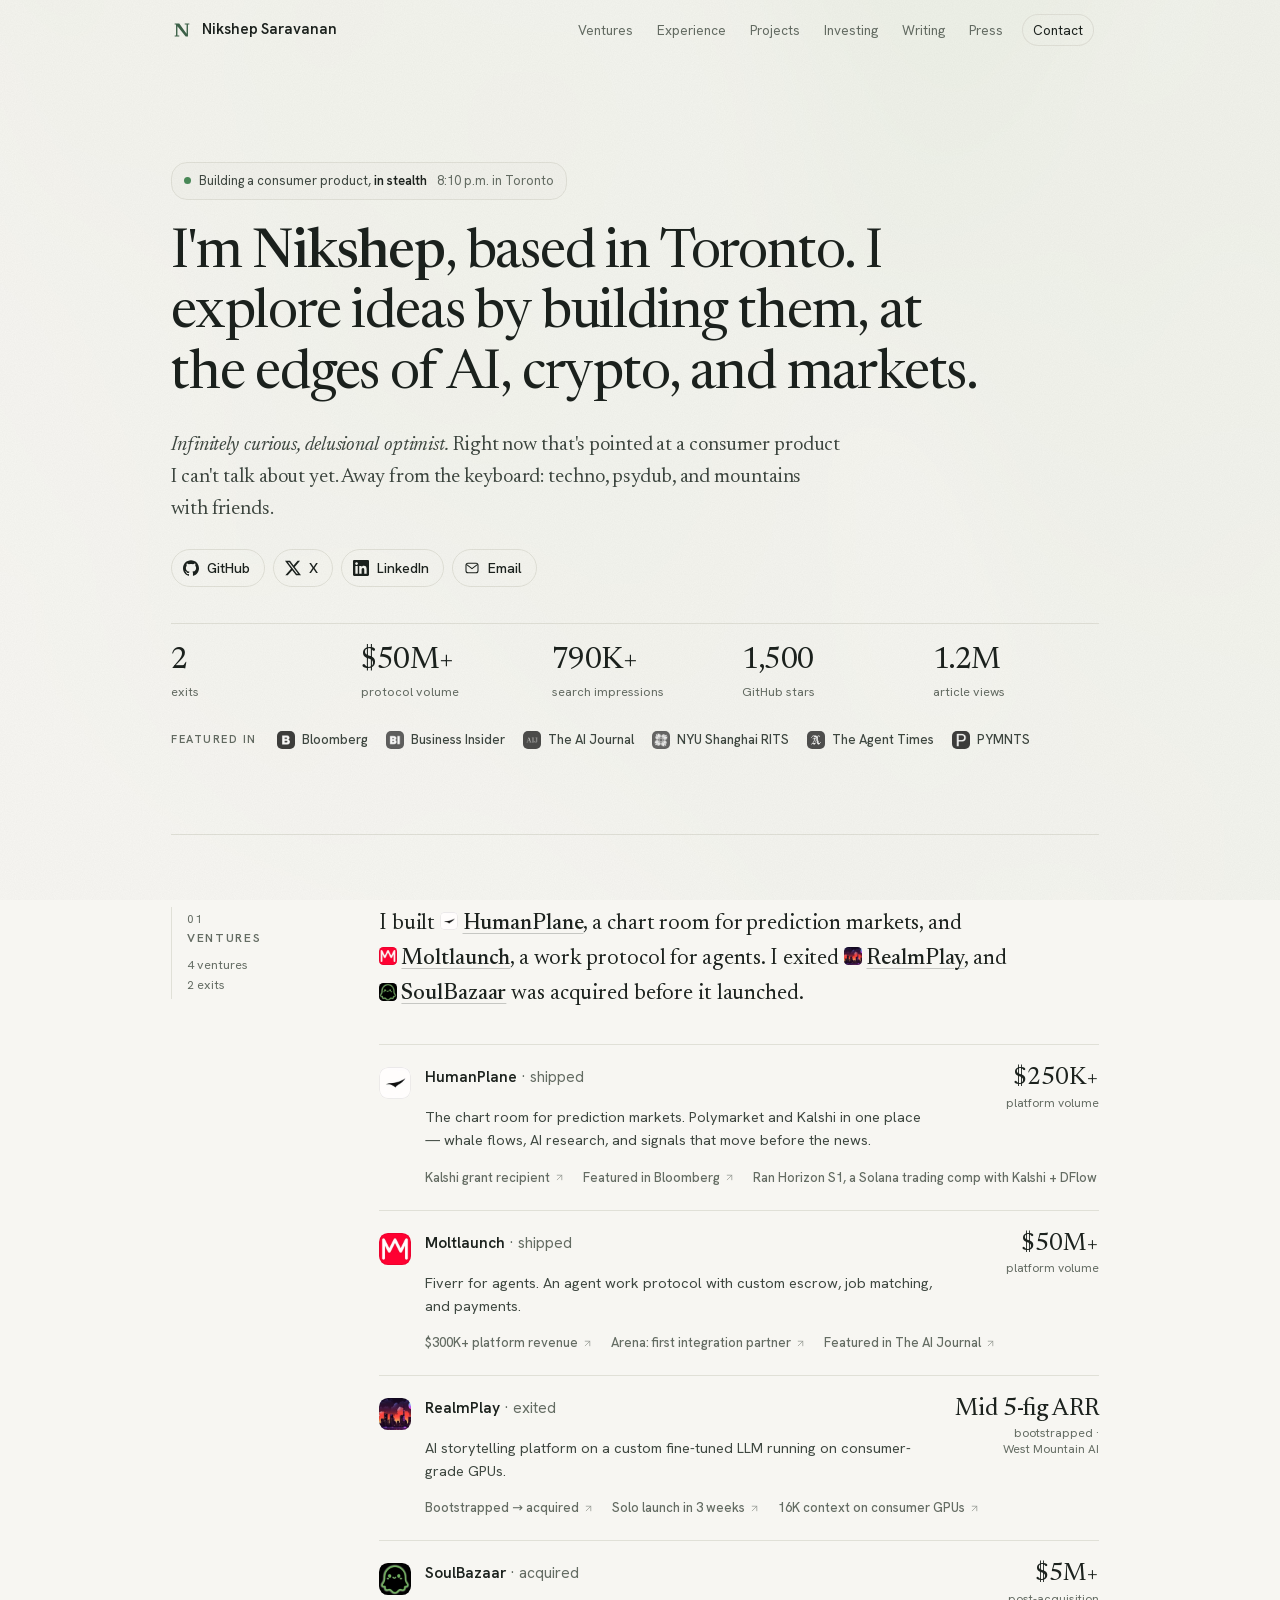
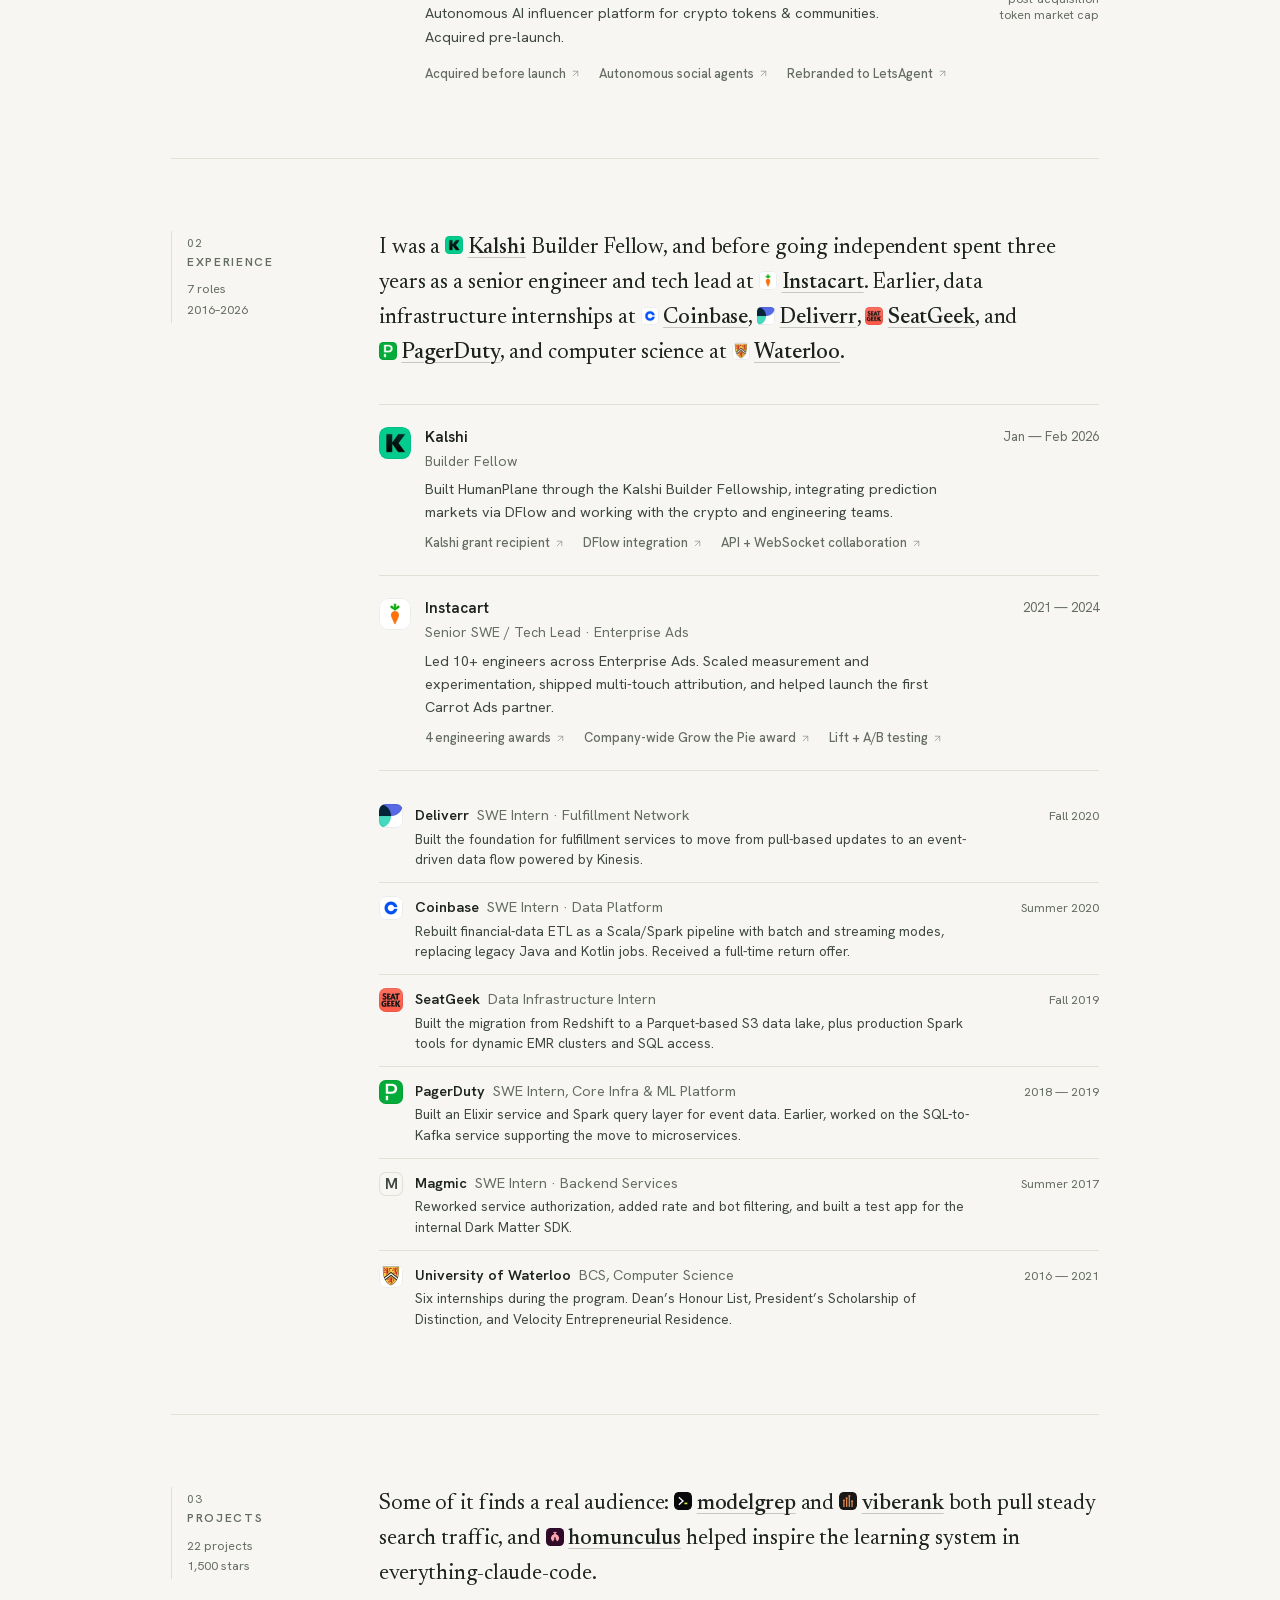
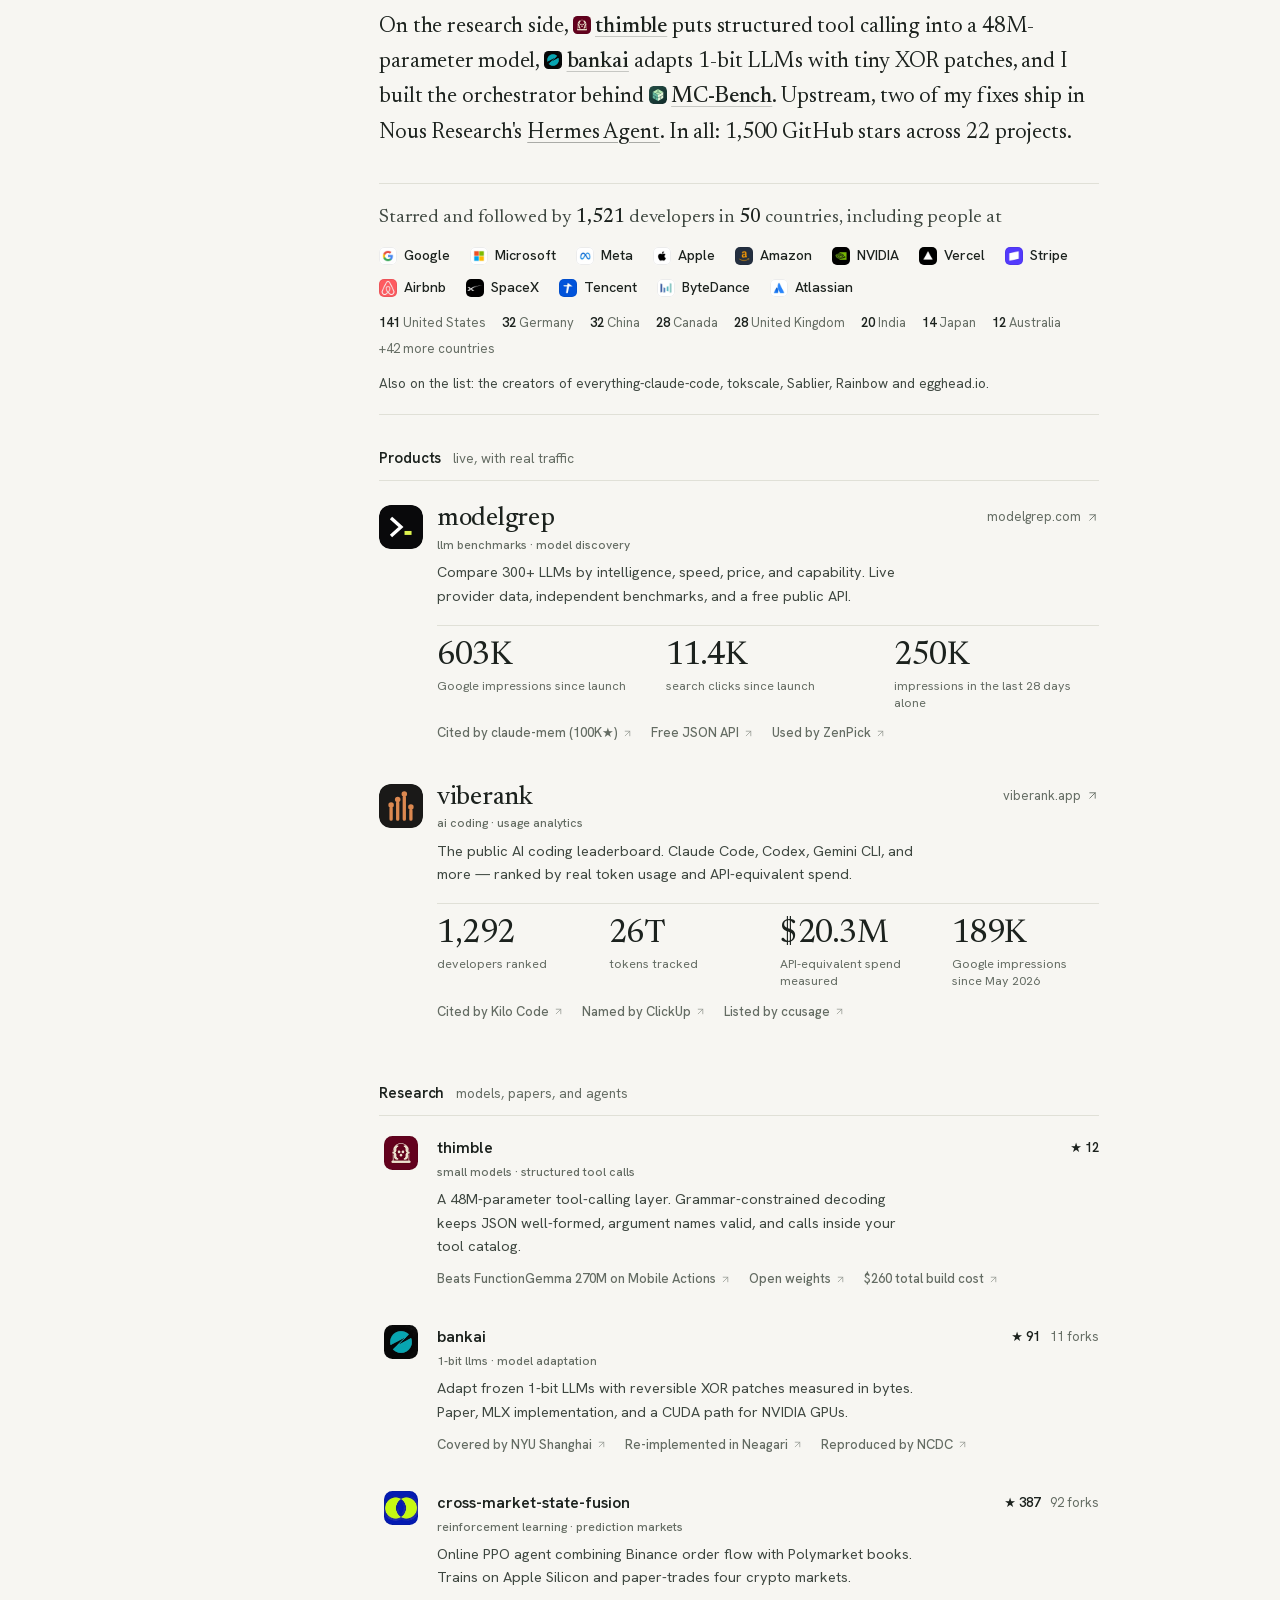
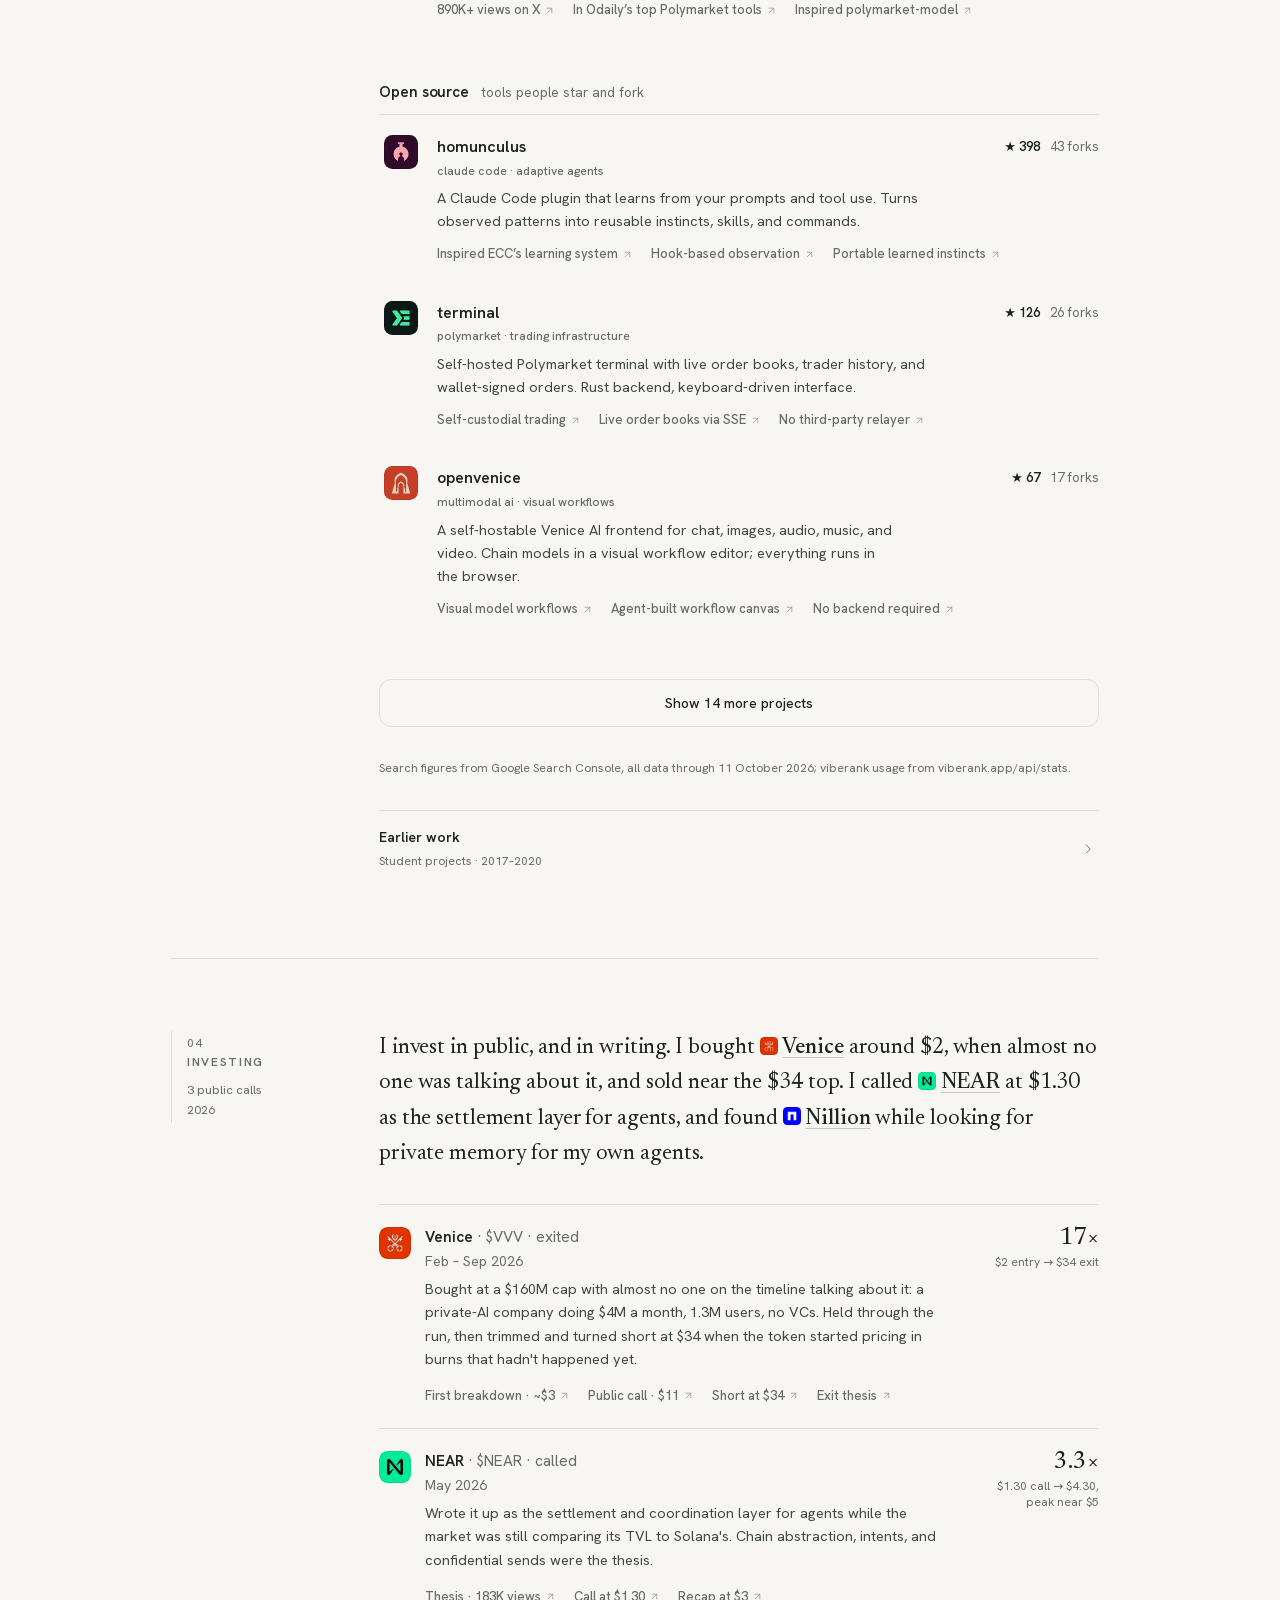
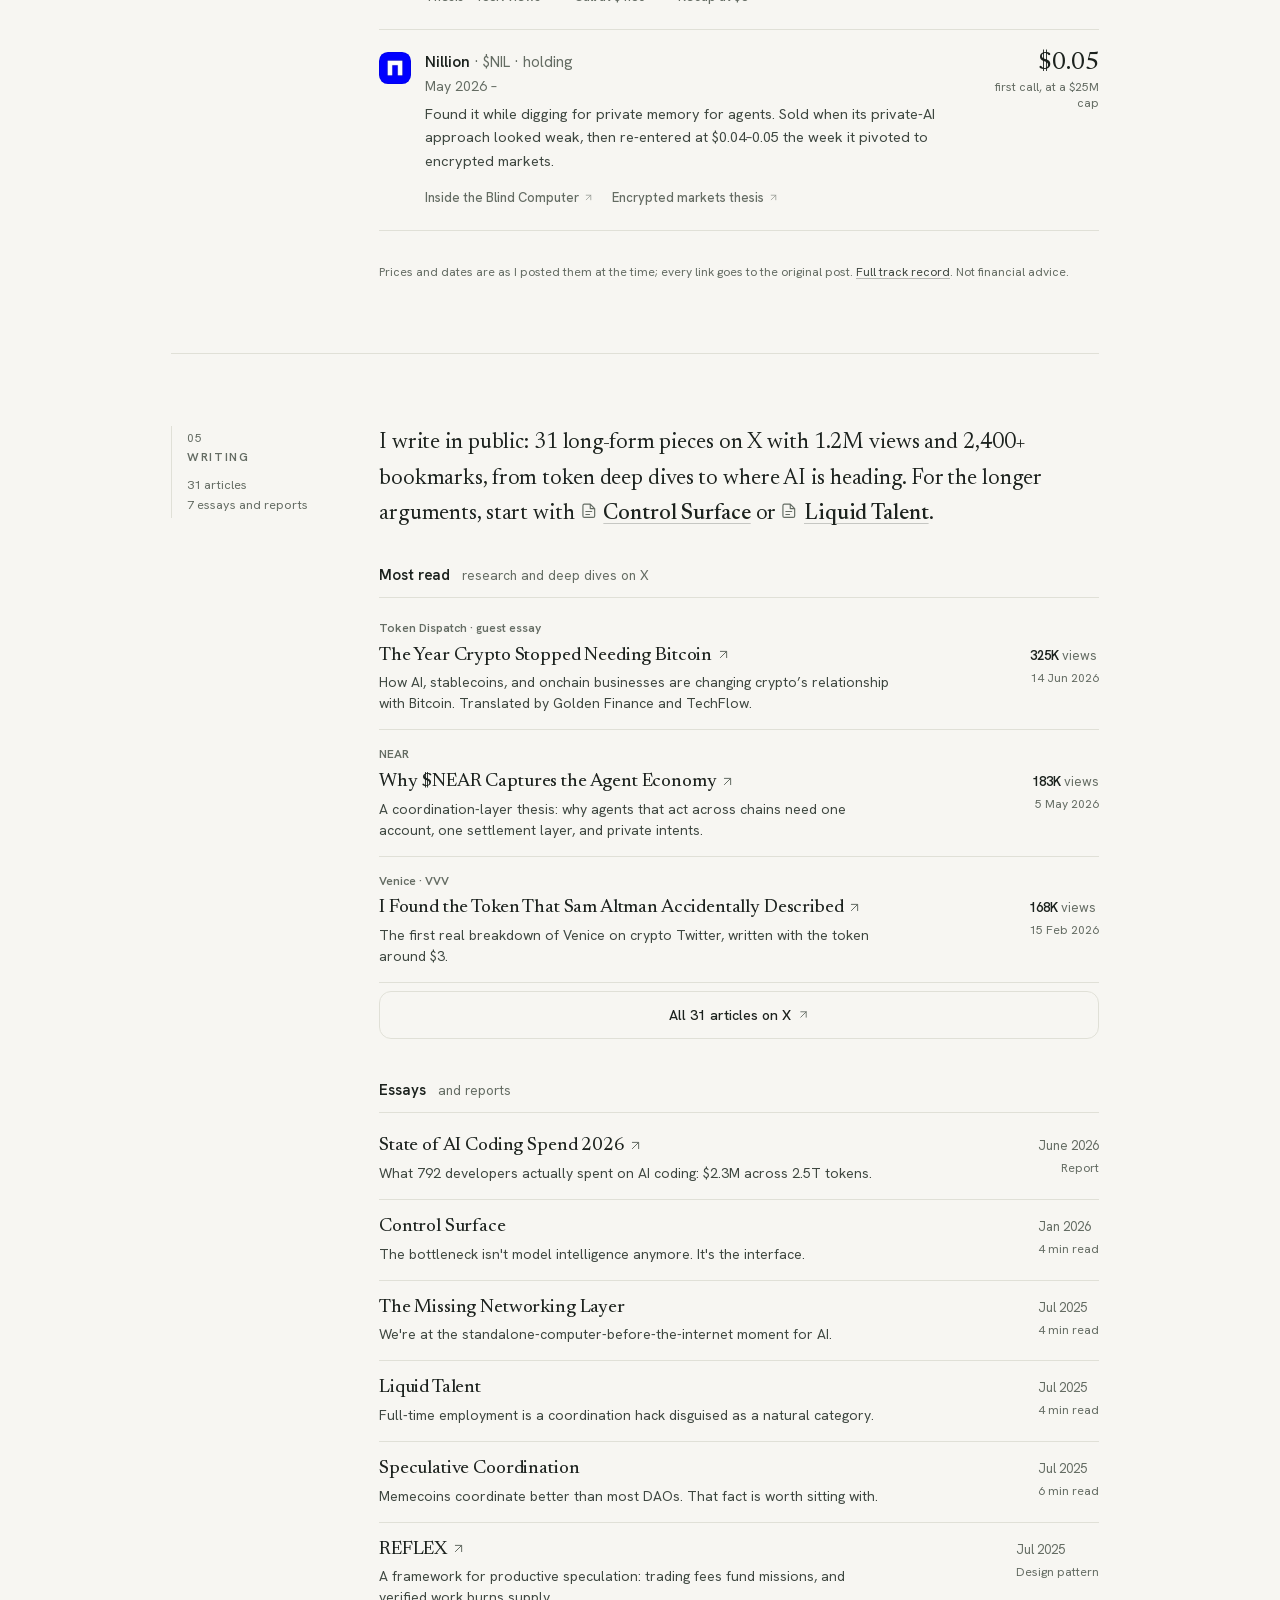
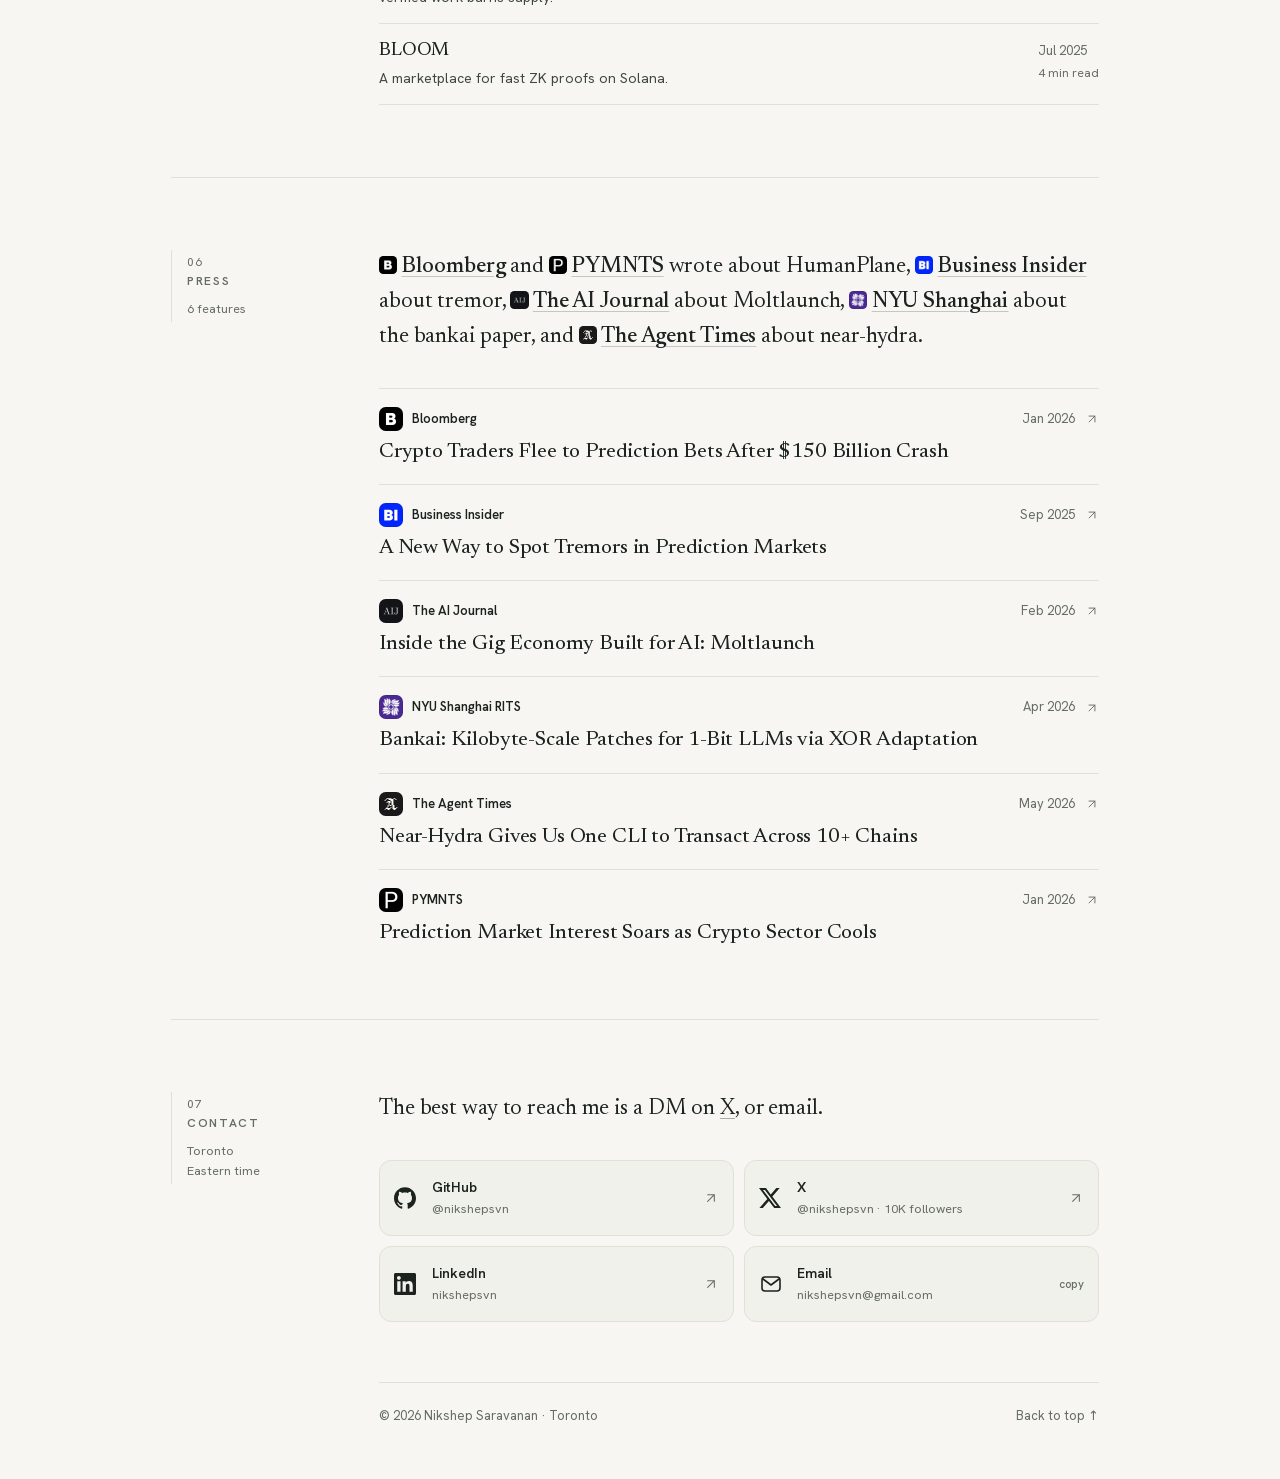
==== commit 745b8588: "chore: refresh github stars [skip ci]" ====
--- a/index.html
+++ b/index.html
@@ -51,7 +51,7 @@
       <div class="prose lead"><h1>I'm <b>Nikshep</b>, based in Toronto. I explore ideas by building them, at the edges of AI, crypto, and markets.</h1></div>
       <div class="prose"><p><em>Infinitely curious, delusional optimist.</em> Right now that's pointed at a consumer product I can't talk about yet. Away from the keyboard: techno, psydub, and mountains with friends.</p></div>
       <div class="hero-links"><a href="https://github.com/nikshepsvn" target="_blank" rel="noreferrer"><svg class="social-icon" viewBox="0 0 24 24" fill="currentColor" aria-hidden="true" focusable="false"><use href="logos/social.svg#github"/></svg>GitHub</a><a href="https://x.com/nikshepsvn" target="_blank" rel="noreferrer"><svg class="social-icon" viewBox="0 0 24 24" fill="currentColor" aria-hidden="true" focusable="false"><use href="logos/social.svg#x"/></svg>X</a><a href="https://linkedin.com/in/nikshepsvn" target="_blank" rel="noreferrer"><svg class="social-icon" viewBox="0 0 24 24" fill="currentColor" aria-hidden="true" focusable="false"><use href="logos/social.svg#linkedin"/></svg>LinkedIn</a><a href="mailto:nikshepsvn@gmail.com"><svg class="ui-icon" viewBox="0 0 24 24" fill="none" stroke="currentColor" stroke-width="1.6" stroke-linecap="round" stroke-linejoin="round" aria-hidden="true" focusable="false"><rect x="3" y="5" width="18" height="14" rx="3"/><path d="m4 7 8 6 8-6"/></svg>Email</a></div>
-      <ul class="hero-stats"><li><b>2</b><span>exits</span></li><li><b>$50M+</b><span>protocol volume</span></li><li><b>790K+</b><span>search impressions</span></li><li><b>1,499</b><span>GitHub stars</span></li><li><b>1.2M</b><span>article views</span></li></ul>
+      <ul class="hero-stats"><li><b>2</b><span>exits</span></li><li><b>$50M+</b><span>protocol volume</span></li><li><b>790K+</b><span>search impressions</span></li><li><b>1,500</b><span>GitHub stars</span></li><li><b>1.2M</b><span>article views</span></li></ul>
       <p class="featured-in"><span class="featured-label">Featured in</span><a href="#pr-bloomberg" data-jump="pr-bloomberg"><span class="logo" style=""><img src="logos/bloomberg.com.webp" alt="" width="96" height="96" loading="lazy" decoding="async"></span>Bloomberg</a><a href="#pr-business-insider" data-jump="pr-business-insider"><span class="logo" style=""><img src="logos/businessinsider.com.webp" alt="" width="96" height="96" loading="lazy" decoding="async"></span>Business Insider</a><a href="#pr-the-ai-journal" data-jump="pr-the-ai-journal"><span class="logo" style=""><img src="logos/aijourn.com.webp" alt="" width="96" height="96" loading="lazy" decoding="async"></span>The AI Journal</a><a href="#pr-nyu-shanghai-rits" data-jump="pr-nyu-shanghai-rits"><span class="logo" style=""><img src="logos/shanghai.nyu.edu.webp" alt="" width="96" height="96" loading="lazy" decoding="async"></span>NYU Shanghai RITS</a><a href="#pr-the-agent-times" data-jump="pr-the-agent-times"><span class="logo" style=""><img src="logos/theagenttimes.com.svg" alt="" width="96" height="96" loading="lazy" decoding="async"></span>The Agent Times</a><a href="#pr-pymnts" data-jump="pr-pymnts"><span class="logo" style=""><img src="logos/pymnts.com.webp" alt="" width="96" height="96" loading="lazy" decoding="async"></span>PYMNTS</a></p></div>
   </section>
   <section class="chap" id="ventures" aria-labelledby="ventures-h">
@@ -157,11 +157,11 @@
     <div class="side">
       <span class="side-n" aria-hidden="true">03</span>
       <h2 class="side-t" id="projects-h">Projects</h2>
-      <p class="side-m"><span>22 projects</span><span>1,499 stars</span></p>
-      <i class="side-rail" aria-hidden="true"></i>
-    </div>
-    <div class="body">
-      <div class="prose"><p>Some of it finds a real audience: <a class="pill" href="#p-modelgrep" data-jump="p-modelgrep"><span class="logo project-logo" aria-hidden="true"><img src="logos/projects/modelgrep.svg" alt="" width="48" height="48" loading="lazy" decoding="async"></span>modelgrep</a> and <a class="pill" href="#p-viberank" data-jump="p-viberank"><span class="logo project-logo" aria-hidden="true"><img src="logos/projects/viberank.svg" alt="" width="48" height="48" loading="lazy" decoding="async"></span>viberank</a> both pull steady search traffic, and <a class="pill" href="#p-homunculus" data-jump="p-homunculus"><span class="logo project-logo" aria-hidden="true"><img src="logos/projects/homunculus.webp" alt="" width="48" height="48" loading="lazy" decoding="async"></span>homunculus</a> helped inspire the learning system in everything-claude-code.</p><p>On the research side, <a class="pill" href="#p-thimble" data-jump="p-thimble"><span class="logo project-logo" aria-hidden="true"><img src="logos/projects/thimble.webp" alt="" width="48" height="48" loading="lazy" decoding="async"></span>thimble</a> puts structured tool calling into a 48M-parameter model, <a class="pill" href="#p-bankai" data-jump="p-bankai"><span class="logo project-logo" aria-hidden="true"><img src="logos/projects/bankai.webp" alt="" width="48" height="48" loading="lazy" decoding="async"></span>bankai</a> adapts 1-bit LLMs with tiny XOR patches, and I built the orchestrator behind <span class="mention"><a class="pill" href="#p-mc-bench" data-jump="p-mc-bench"><span class="logo project-logo" aria-hidden="true"><img src="logos/projects/mc-bench.svg" alt="" width="48" height="48" loading="lazy" decoding="async"></span>MC-Bench</a>.</span> Upstream, two of my fixes ship in Nous Research's <a href="https://github.com/NousResearch/hermes-agent/commit/d82a69b" target="_blank" rel="noreferrer">Hermes Agent</a>. In all: 1,499 GitHub stars across 22 projects.</p></div>
+      <p class="side-m"><span>22 projects</span><span>1,500 stars</span></p>
+      <i class="side-rail" aria-hidden="true"></i>
+    </div>
+    <div class="body">
+      <div class="prose"><p>Some of it finds a real audience: <a class="pill" href="#p-modelgrep" data-jump="p-modelgrep"><span class="logo project-logo" aria-hidden="true"><img src="logos/projects/modelgrep.svg" alt="" width="48" height="48" loading="lazy" decoding="async"></span>modelgrep</a> and <a class="pill" href="#p-viberank" data-jump="p-viberank"><span class="logo project-logo" aria-hidden="true"><img src="logos/projects/viberank.svg" alt="" width="48" height="48" loading="lazy" decoding="async"></span>viberank</a> both pull steady search traffic, and <a class="pill" href="#p-homunculus" data-jump="p-homunculus"><span class="logo project-logo" aria-hidden="true"><img src="logos/projects/homunculus.webp" alt="" width="48" height="48" loading="lazy" decoding="async"></span>homunculus</a> helped inspire the learning system in everything-claude-code.</p><p>On the research side, <a class="pill" href="#p-thimble" data-jump="p-thimble"><span class="logo project-logo" aria-hidden="true"><img src="logos/projects/thimble.webp" alt="" width="48" height="48" loading="lazy" decoding="async"></span>thimble</a> puts structured tool calling into a 48M-parameter model, <a class="pill" href="#p-bankai" data-jump="p-bankai"><span class="logo project-logo" aria-hidden="true"><img src="logos/projects/bankai.webp" alt="" width="48" height="48" loading="lazy" decoding="async"></span>bankai</a> adapts 1-bit LLMs with tiny XOR patches, and I built the orchestrator behind <span class="mention"><a class="pill" href="#p-mc-bench" data-jump="p-mc-bench"><span class="logo project-logo" aria-hidden="true"><img src="logos/projects/mc-bench.svg" alt="" width="48" height="48" loading="lazy" decoding="async"></span>MC-Bench</a>.</span> Upstream, two of my fixes ship in Nous Research's <a href="https://github.com/NousResearch/hermes-agent/commit/d82a69b" target="_blank" rel="noreferrer">Hermes Agent</a>. In all: 1,500 GitHub stars across 22 projects.</p></div>
       <div class="community">
     <p class="community-h">Starred and followed by <b>1,521</b> developers in <b>50</b> countries, including people at</p>
     <div class="orgs"><span class="org"><span class="logo" style=""><img src="logos/google.com.webp" alt="" width="96" height="96" loading="lazy" decoding="async"></span>Google</span><span class="org"><span class="logo" style=""><img src="logos/microsoft.com.webp" alt="" width="96" height="96" loading="lazy" decoding="async"></span>Microsoft</span><span class="org"><span class="logo" style=""><img src="logos/meta.com.webp" alt="" width="96" height="96" loading="lazy" decoding="async"></span>Meta</span><span class="org"><span class="logo" style=""><img src="logos/apple.com.webp" alt="" width="96" height="96" loading="lazy" decoding="async"></span>Apple</span><span class="org"><span class="logo" style=""><img src="logos/amazon.com.webp" alt="" width="96" height="96" loading="lazy" decoding="async"></span>Amazon</span><span class="org"><span class="logo" style=""><img src="logos/nvidia.com.webp" alt="" width="96" height="96" loading="lazy" decoding="async"></span>NVIDIA</span><span class="org"><span class="logo" style=""><img src="logos/vercel.com.webp" alt="" width="96" height="96" loading="lazy" decoding="async"></span>Vercel</span><span class="org"><span class="logo" style=""><img src="logos/stripe.com.webp" alt="" width="96" height="96" loading="lazy" decoding="async"></span>Stripe</span><span class="org"><span class="logo" style=""><img src="logos/airbnb.com.webp" alt="" width="96" height="96" loading="lazy" decoding="async"></span>Airbnb</span><span class="org"><span class="logo" style=""><img src="logos/spacex.com.webp" alt="" width="96" height="96" loading="lazy" decoding="async"></span>SpaceX</span><span class="org"><span class="logo" style=""><img src="logos/tencent.com.webp" alt="" width="96" height="96" loading="lazy" decoding="async"></span>Tencent</span><span class="org"><span class="logo" style=""><img src="logos/bytedance.com.webp" alt="" width="96" height="96" loading="lazy" decoding="async"></span>ByteDance</span><span class="org"><span class="logo" style=""><img src="logos/atlassian.com.webp" alt="" width="96" height="96" loading="lazy" decoding="async"></span>Atlassian</span></div>
@@ -231,7 +231,7 @@
   </a><div class="highlights project-highlights"><a class="highlight" href="https://github.com/humanplane/terminal#wallet--trading-optional" target="_blank" rel="noreferrer" title="Source: Project documentation" aria-label="Self-custodial trading — source: Project documentation">Self-custodial trading<svg class="ui-icon" viewBox="0 0 24 24" fill="none" stroke="currentColor" stroke-width="1.6" stroke-linecap="round" stroke-linejoin="round" aria-hidden="true" focusable="false"><path d="M7 17 17 7M7 7h10v10"/></svg></a><a class="highlight" href="https://github.com/humanplane/terminal#markets-view" target="_blank" rel="noreferrer" title="Source: Project documentation" aria-label="Live order books via SSE — source: Project documentation">Live order books via SSE<svg class="ui-icon" viewBox="0 0 24 24" fill="none" stroke="currentColor" stroke-width="1.6" stroke-linecap="round" stroke-linejoin="round" aria-hidden="true" focusable="false"><path d="M7 17 17 7M7 7h10v10"/></svg></a><a class="highlight" href="https://github.com/humanplane/terminal" target="_blank" rel="noreferrer" title="Source: Project documentation" aria-label="No third-party relayer — source: Project documentation">No third-party relayer<svg class="ui-icon" viewBox="0 0 24 24" fill="none" stroke="currentColor" stroke-width="1.6" stroke-linecap="round" stroke-linejoin="round" aria-hidden="true" focusable="false"><path d="M7 17 17 7M7 7h10v10"/></svg></a></div></li><li class="project"><a class="proj" id="p-openvenice" href="https://github.com/nikshepsvn/openvenice" target="_blank" rel="noreferrer">
     <span class="logo project-logo" aria-hidden="true"><img src="logos/projects/openvenice.webp" alt="" width="48" height="48" loading="lazy" decoding="async"></span>
     <span class="proj-name"><span>openvenice</span><small>multimodal ai · visual workflows</small></span>
-    <span class="proj-meta"><b aria-label="66 GitHub stars"><span aria-hidden="true">★</span> 66</b><span>16 forks</span></span>
+    <span class="proj-meta"><b aria-label="67 GitHub stars"><span aria-hidden="true">★</span> 67</b><span>17 forks</span></span>
     <span class="proj-sum">A self-hostable Venice AI frontend for chat, images, audio, music, and video. Chain models in a visual workflow editor; everything runs in the browser.</span>
     
   </a><div class="highlights project-highlights"><a class="highlight" href="https://github.com/nikshepsvn/openvenice#workflows" target="_blank" rel="noreferrer" title="Source: Project documentation" aria-label="Visual model workflows — source: Project documentation">Visual model workflows<svg class="ui-icon" viewBox="0 0 24 24" fill="none" stroke="currentColor" stroke-width="1.6" stroke-linecap="round" stroke-linejoin="round" aria-hidden="true" focusable="false"><path d="M7 17 17 7M7 7h10v10"/></svg></a><a class="highlight" href="https://github.com/nikshepsvn/openvenice#playground" target="_blank" rel="noreferrer" title="Source: Project documentation" aria-label="Agent-built workflow canvas — source: Project documentation">Agent-built workflow canvas<svg class="ui-icon" viewBox="0 0 24 24" fill="none" stroke="currentColor" stroke-width="1.6" stroke-linecap="round" stroke-linejoin="round" aria-hidden="true" focusable="false"><path d="M7 17 17 7M7 7h10v10"/></svg></a><a class="highlight" href="https://github.com/nikshepsvn/openvenice#why-openvenice" target="_blank" rel="noreferrer" title="Source: Project documentation" aria-label="No backend required — source: Project documentation">No backend required<svg class="ui-icon" viewBox="0 0 24 24" fill="none" stroke="currentColor" stroke-width="1.6" stroke-linecap="round" stroke-linejoin="round" aria-hidden="true" focusable="false"><path d="M7 17 17 7M7 7h10v10"/></svg></a></div></li><li class="project" data-fold hidden><a class="proj" id="p-scrim" href="https://github.com/nikshepsvn/scrim" target="_blank" rel="noreferrer">
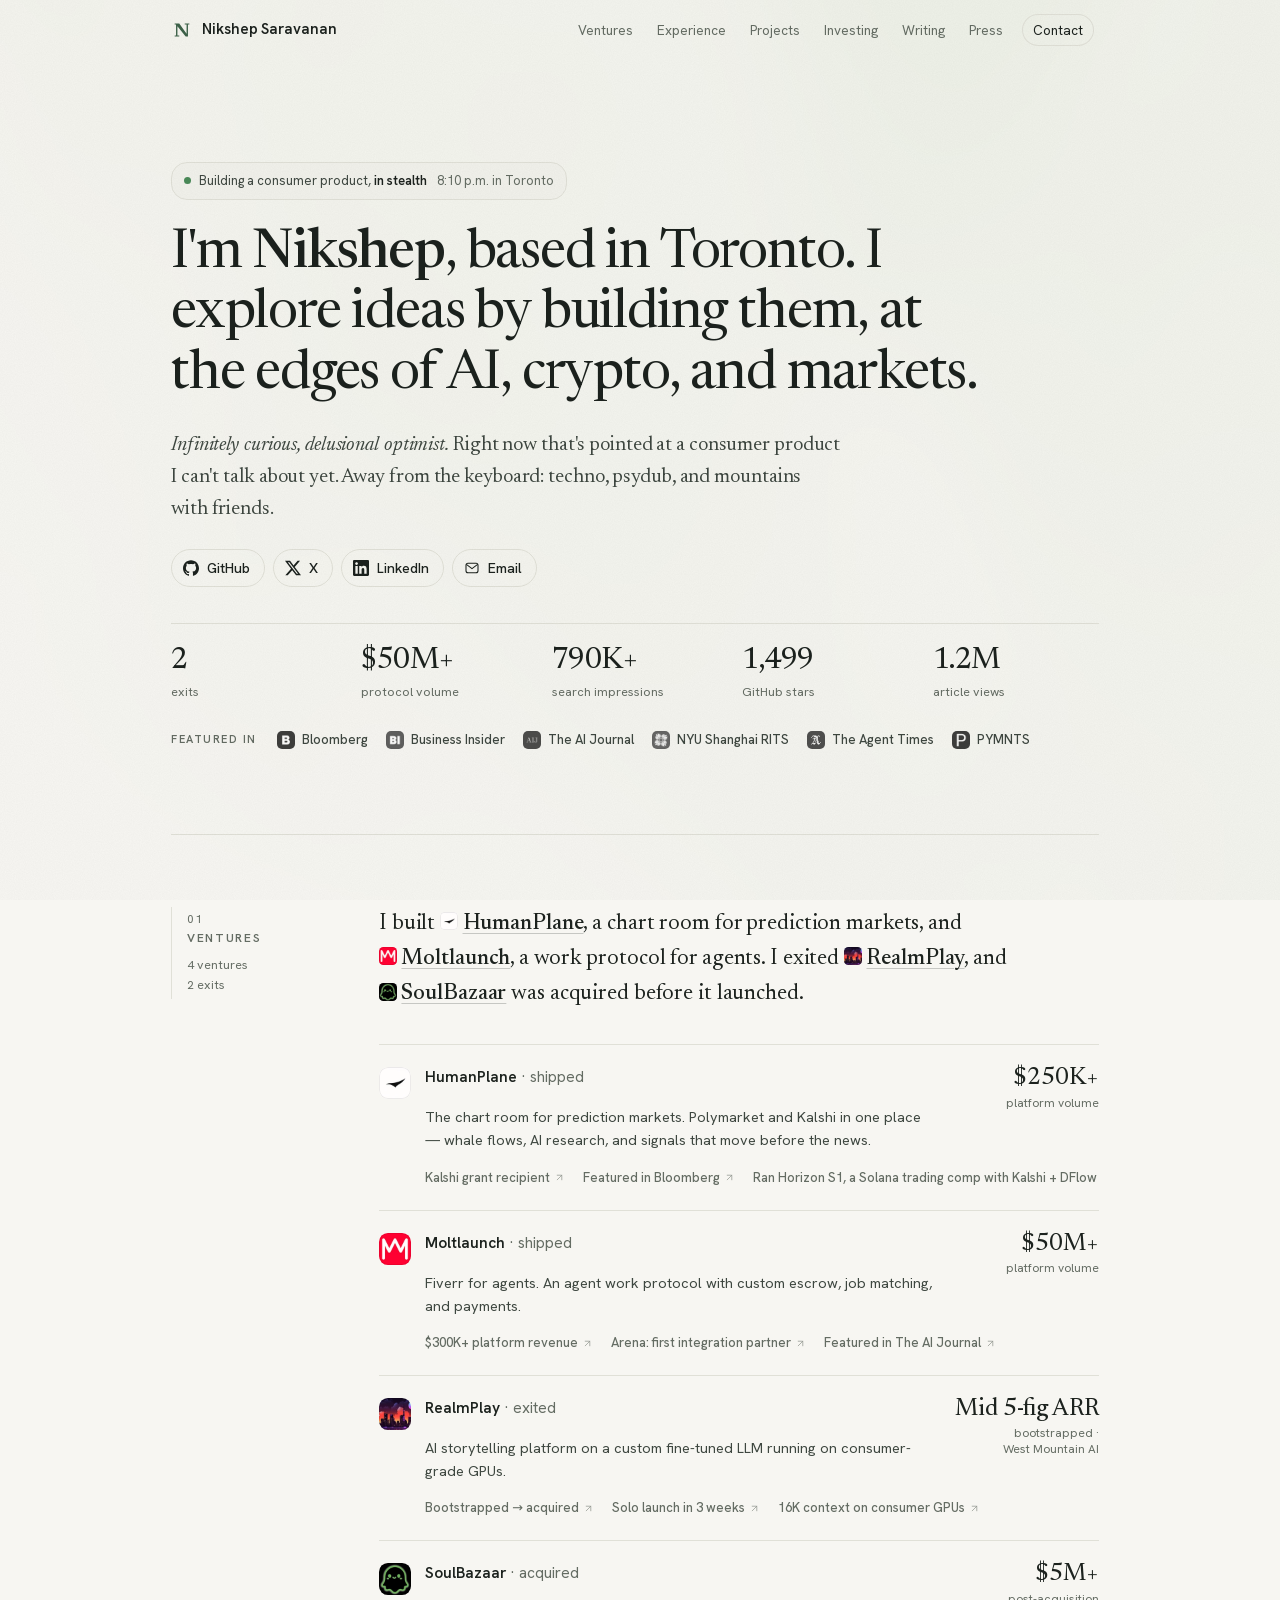
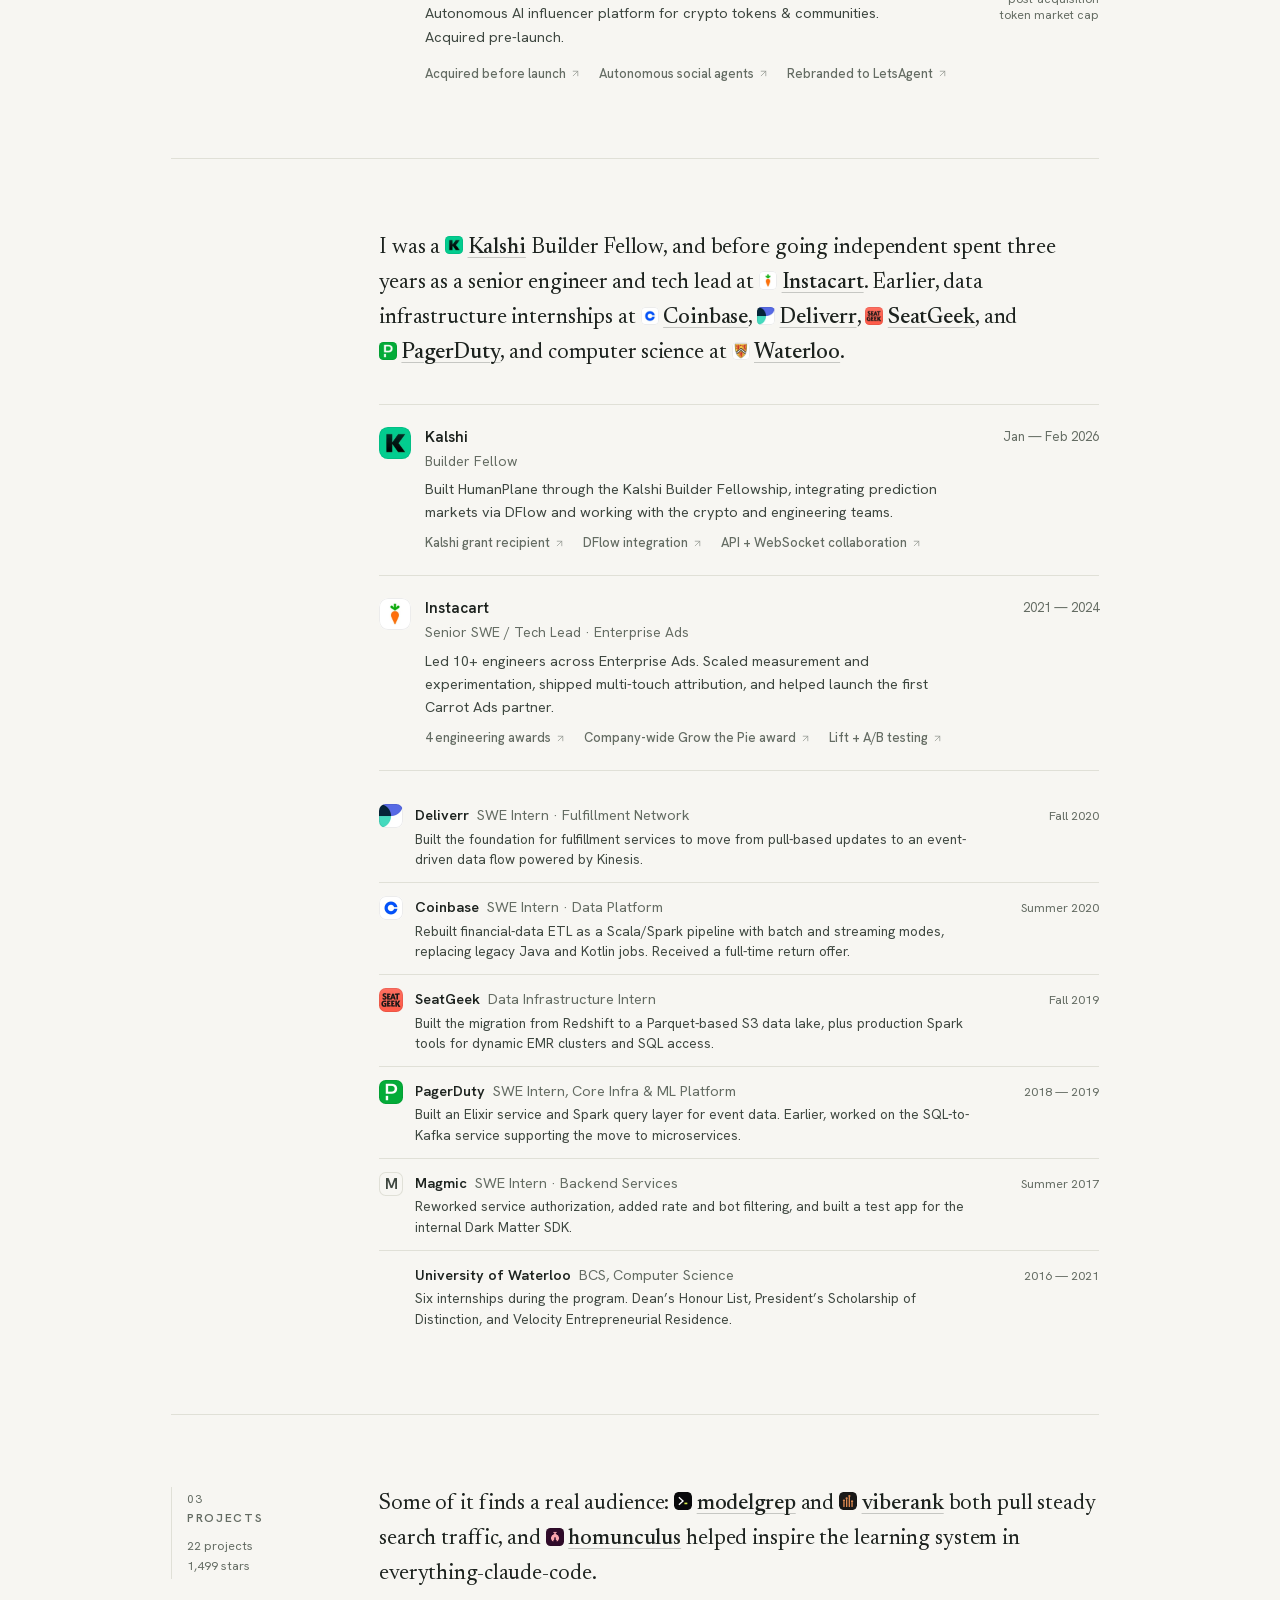
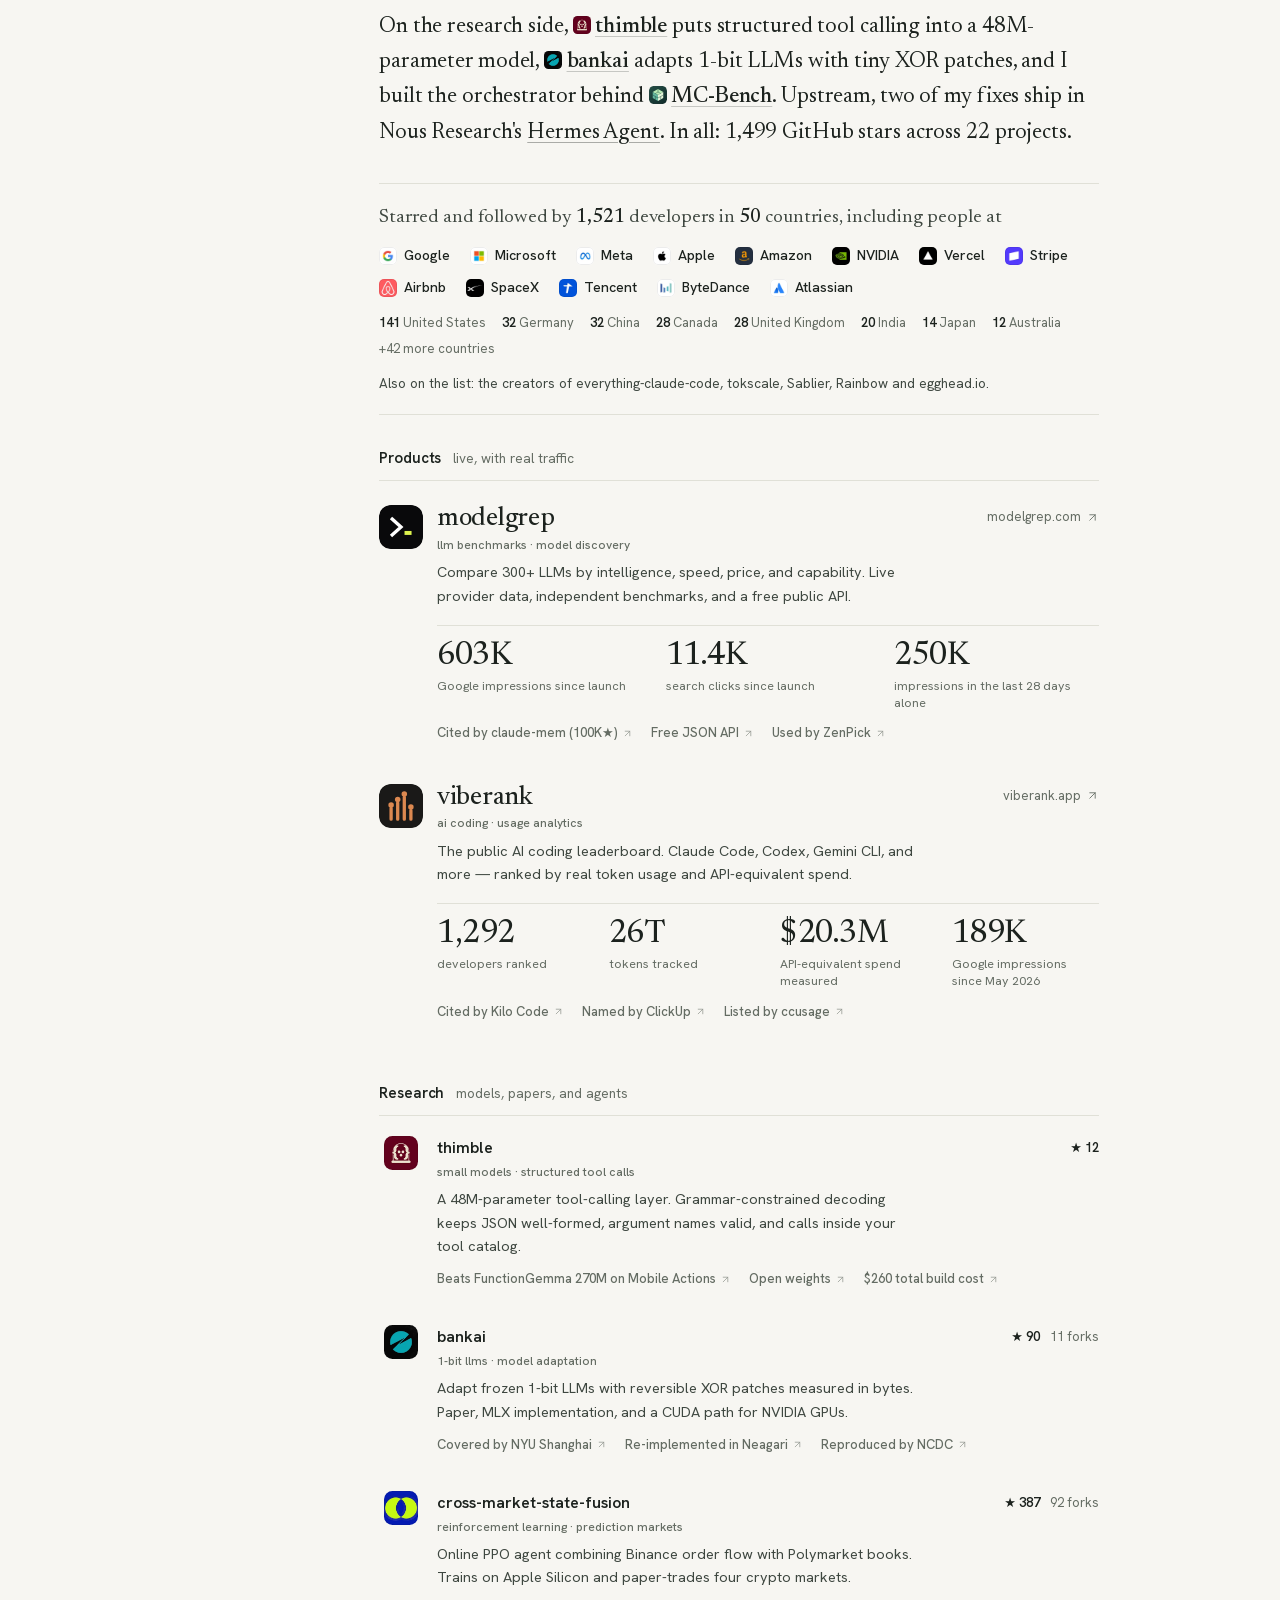
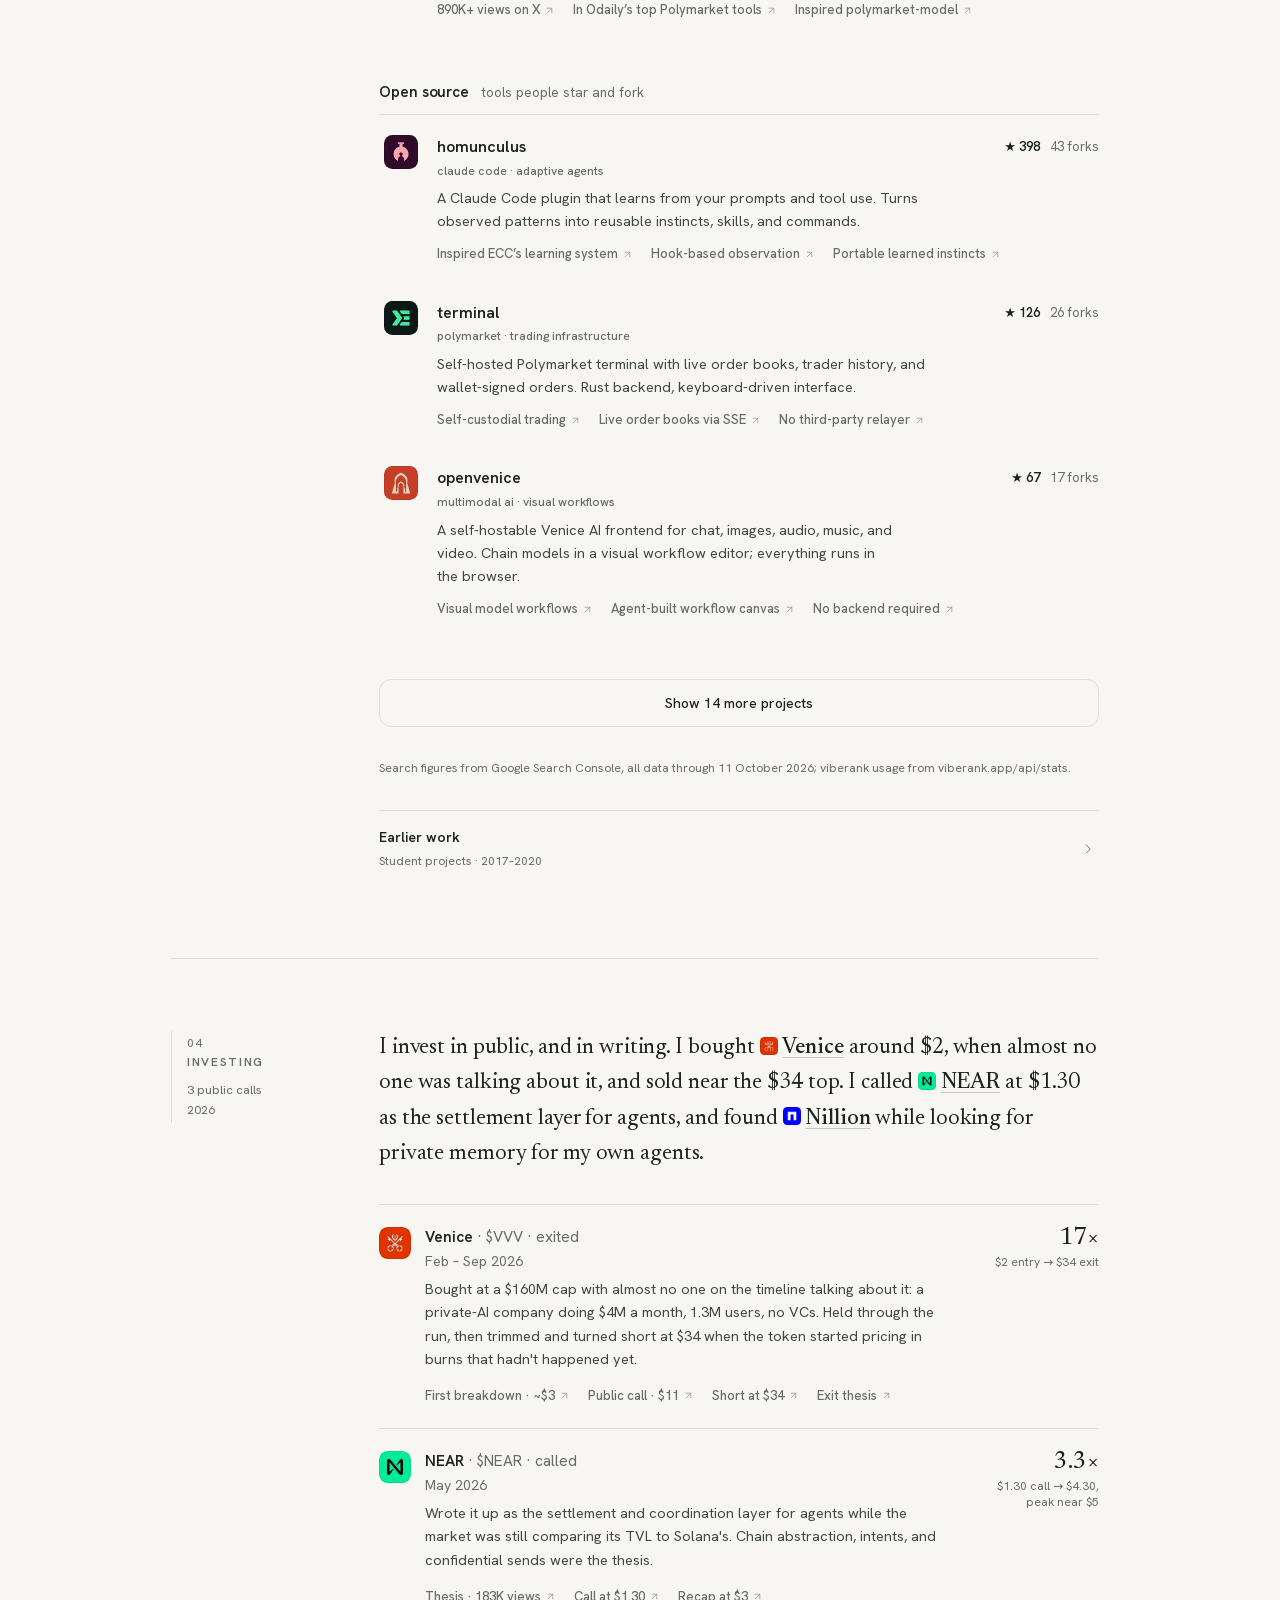
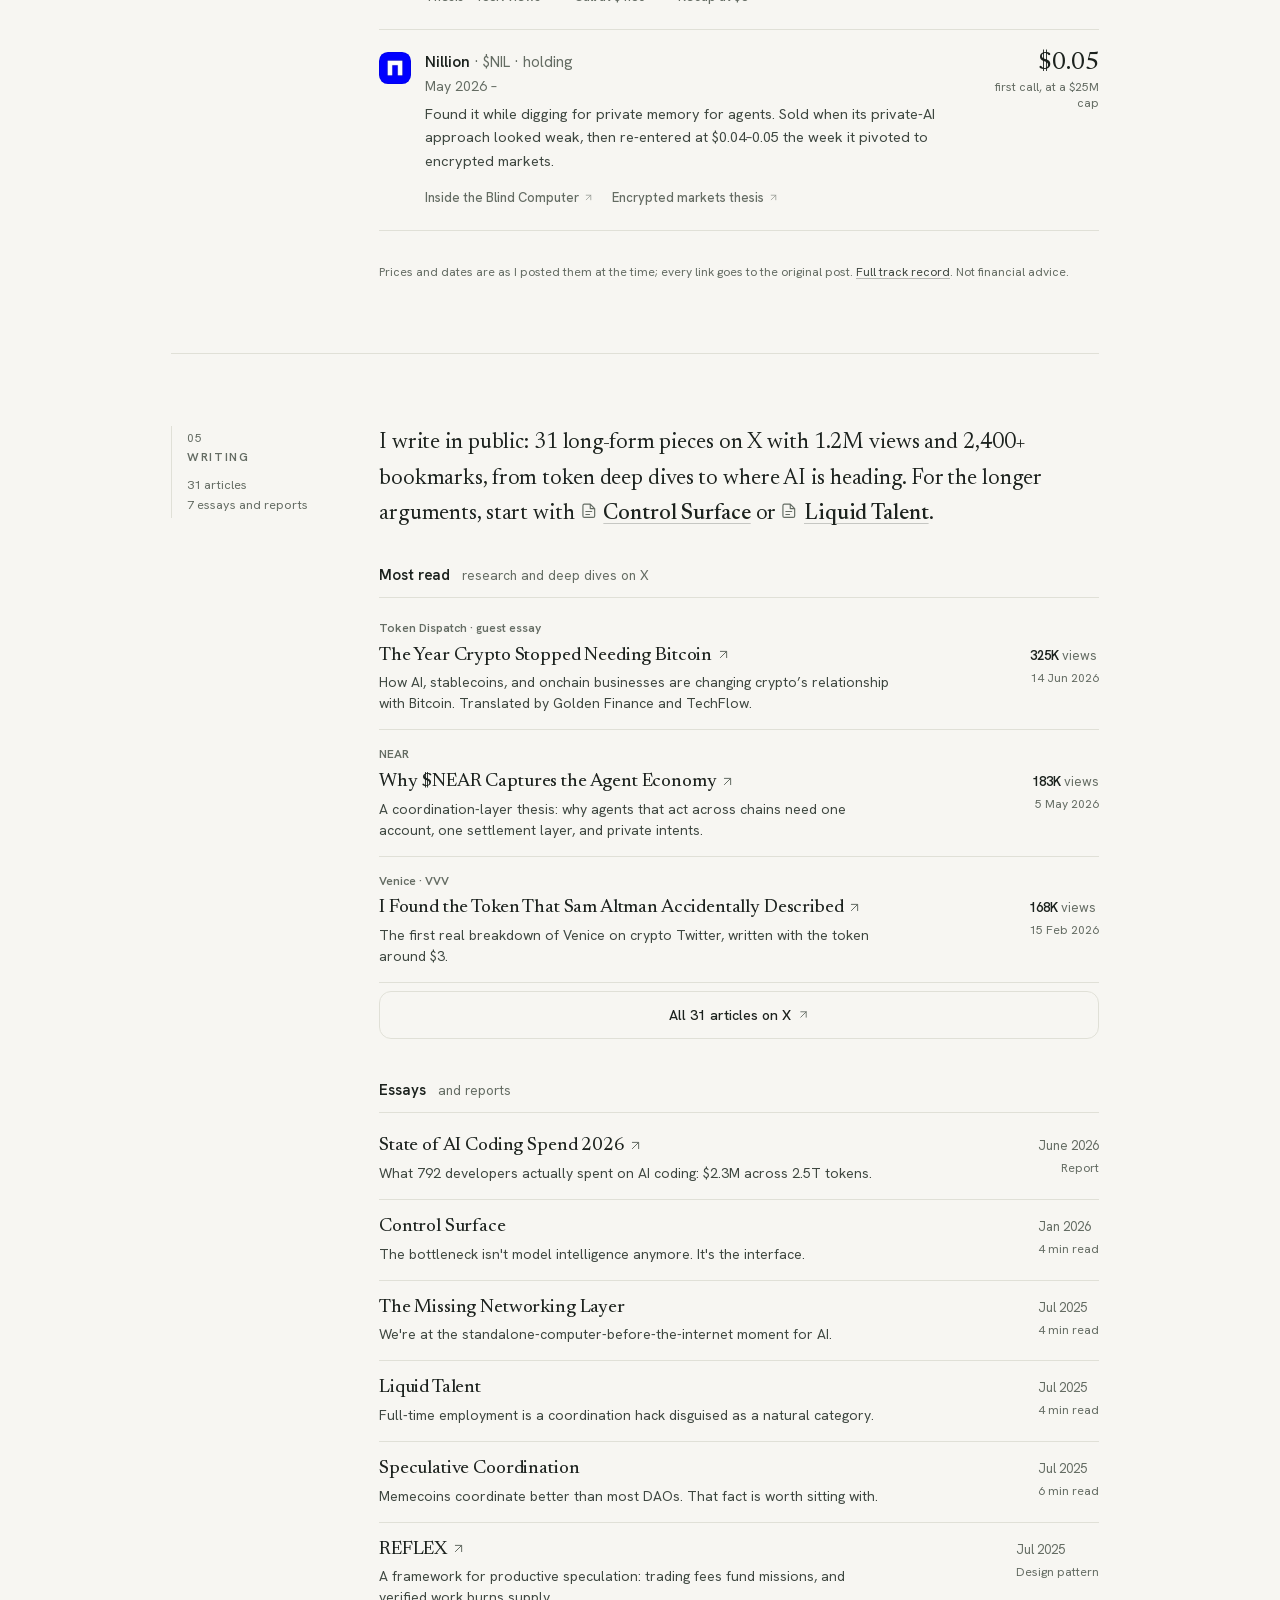
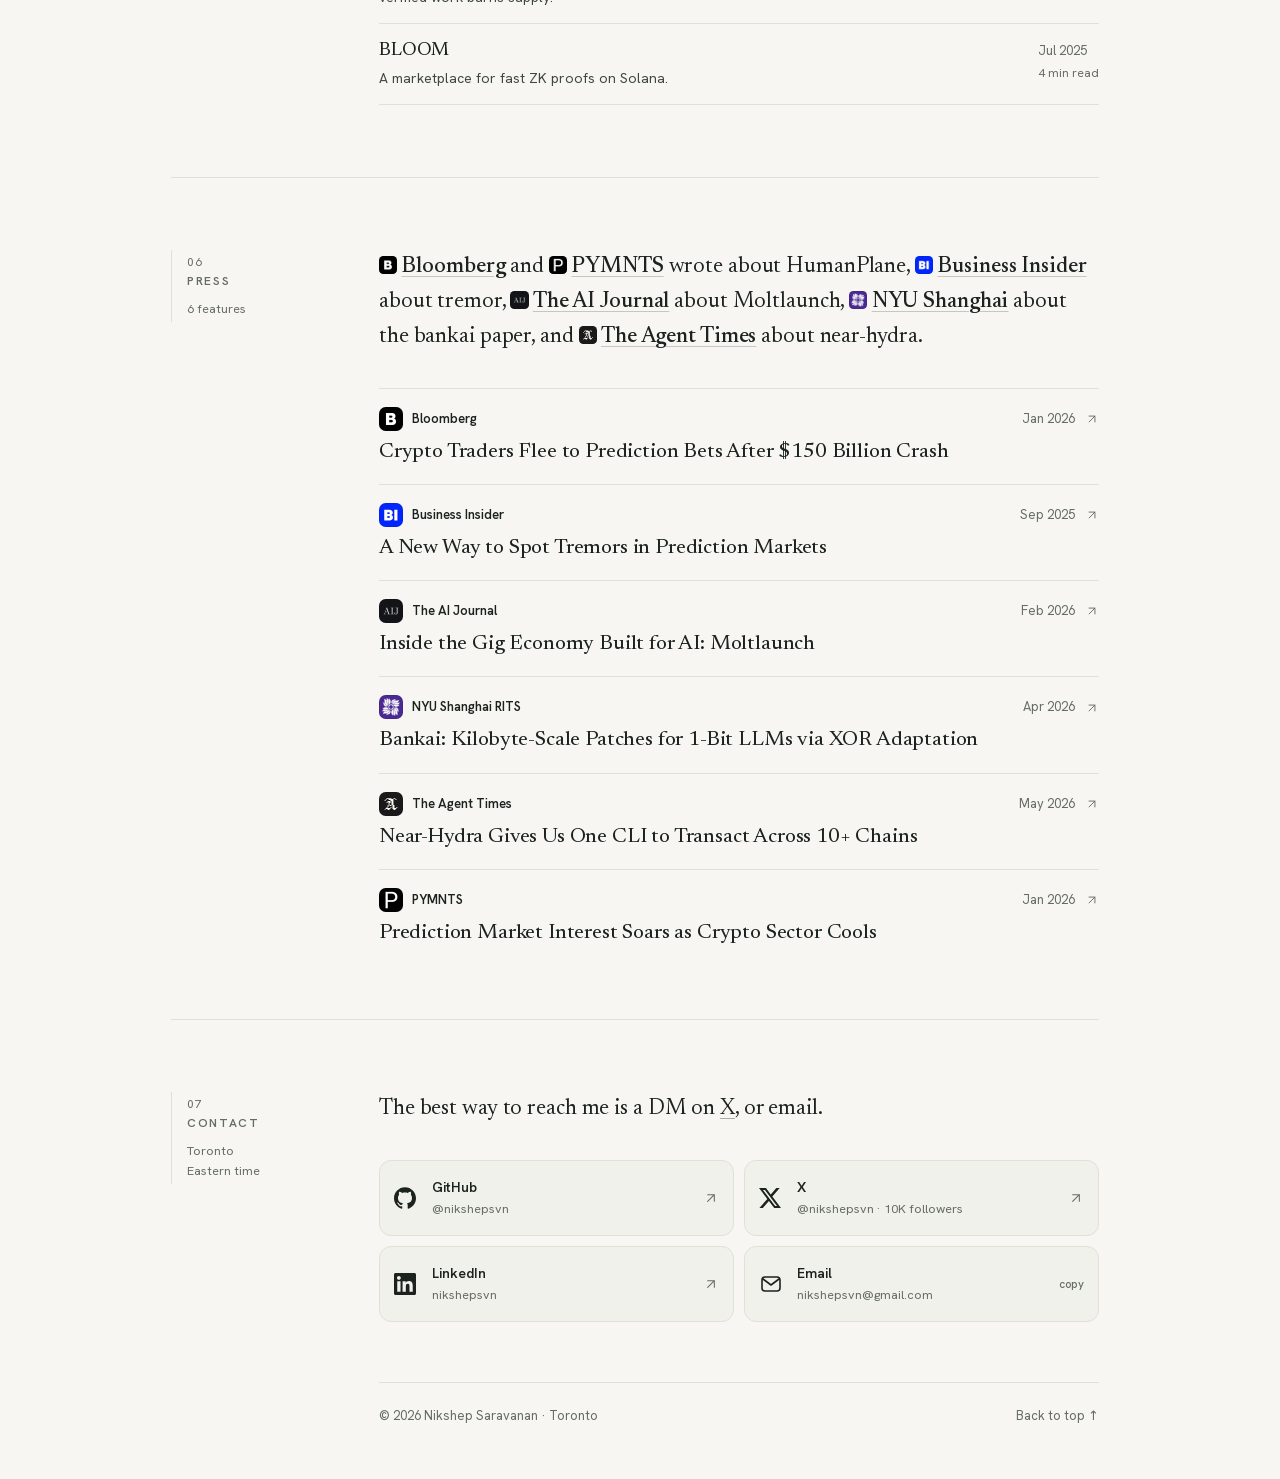
==== commit f0d2e559: "chore: refresh github stars [skip ci]" ====
--- a/index.html
+++ b/index.html
@@ -51,7 +51,7 @@
       <div class="prose lead"><h1>I'm <b>Nikshep</b>, based in Toronto. I explore ideas by building them, at the edges of AI, crypto, and markets.</h1></div>
       <div class="prose"><p><em>Infinitely curious, delusional optimist.</em> Right now that's pointed at a consumer product I can't talk about yet. Away from the keyboard: techno, psydub, and mountains with friends.</p></div>
       <div class="hero-links"><a href="https://github.com/nikshepsvn" target="_blank" rel="noreferrer"><svg class="social-icon" viewBox="0 0 24 24" fill="currentColor" aria-hidden="true" focusable="false"><use href="logos/social.svg#github"/></svg>GitHub</a><a href="https://x.com/nikshepsvn" target="_blank" rel="noreferrer"><svg class="social-icon" viewBox="0 0 24 24" fill="currentColor" aria-hidden="true" focusable="false"><use href="logos/social.svg#x"/></svg>X</a><a href="https://linkedin.com/in/nikshepsvn" target="_blank" rel="noreferrer"><svg class="social-icon" viewBox="0 0 24 24" fill="currentColor" aria-hidden="true" focusable="false"><use href="logos/social.svg#linkedin"/></svg>LinkedIn</a><a href="mailto:nikshepsvn@gmail.com"><svg class="ui-icon" viewBox="0 0 24 24" fill="none" stroke="currentColor" stroke-width="1.6" stroke-linecap="round" stroke-linejoin="round" aria-hidden="true" focusable="false"><rect x="3" y="5" width="18" height="14" rx="3"/><path d="m4 7 8 6 8-6"/></svg>Email</a></div>
-      <ul class="hero-stats"><li><b>2</b><span>exits</span></li><li><b>$50M+</b><span>protocol volume</span></li><li><b>790K+</b><span>search impressions</span></li><li><b>1,500</b><span>GitHub stars</span></li><li><b>1.2M</b><span>article views</span></li></ul>
+      <ul class="hero-stats"><li><b>2</b><span>exits</span></li><li><b>$50M+</b><span>protocol volume</span></li><li><b>790K+</b><span>search impressions</span></li><li><b>1,499</b><span>GitHub stars</span></li><li><b>1.2M</b><span>article views</span></li></ul>
       <p class="featured-in"><span class="featured-label">Featured in</span><a href="#pr-bloomberg" data-jump="pr-bloomberg"><span class="logo" style=""><img src="logos/bloomberg.com.webp" alt="" width="96" height="96" loading="lazy" decoding="async"></span>Bloomberg</a><a href="#pr-business-insider" data-jump="pr-business-insider"><span class="logo" style=""><img src="logos/businessinsider.com.webp" alt="" width="96" height="96" loading="lazy" decoding="async"></span>Business Insider</a><a href="#pr-the-ai-journal" data-jump="pr-the-ai-journal"><span class="logo" style=""><img src="logos/aijourn.com.webp" alt="" width="96" height="96" loading="lazy" decoding="async"></span>The AI Journal</a><a href="#pr-nyu-shanghai-rits" data-jump="pr-nyu-shanghai-rits"><span class="logo" style=""><img src="logos/shanghai.nyu.edu.webp" alt="" width="96" height="96" loading="lazy" decoding="async"></span>NYU Shanghai RITS</a><a href="#pr-the-agent-times" data-jump="pr-the-agent-times"><span class="logo" style=""><img src="logos/theagenttimes.com.svg" alt="" width="96" height="96" loading="lazy" decoding="async"></span>The Agent Times</a><a href="#pr-pymnts" data-jump="pr-pymnts"><span class="logo" style=""><img src="logos/pymnts.com.webp" alt="" width="96" height="96" loading="lazy" decoding="async"></span>PYMNTS</a></p></div>
   </section>
   <section class="chap" id="ventures" aria-labelledby="ventures-h">
@@ -157,11 +157,11 @@
     <div class="side">
       <span class="side-n" aria-hidden="true">03</span>
       <h2 class="side-t" id="projects-h">Projects</h2>
-      <p class="side-m"><span>22 projects</span><span>1,500 stars</span></p>
-      <i class="side-rail" aria-hidden="true"></i>
-    </div>
-    <div class="body">
-      <div class="prose"><p>Some of it finds a real audience: <a class="pill" href="#p-modelgrep" data-jump="p-modelgrep"><span class="logo project-logo" aria-hidden="true"><img src="logos/projects/modelgrep.svg" alt="" width="48" height="48" loading="lazy" decoding="async"></span>modelgrep</a> and <a class="pill" href="#p-viberank" data-jump="p-viberank"><span class="logo project-logo" aria-hidden="true"><img src="logos/projects/viberank.svg" alt="" width="48" height="48" loading="lazy" decoding="async"></span>viberank</a> both pull steady search traffic, and <a class="pill" href="#p-homunculus" data-jump="p-homunculus"><span class="logo project-logo" aria-hidden="true"><img src="logos/projects/homunculus.webp" alt="" width="48" height="48" loading="lazy" decoding="async"></span>homunculus</a> helped inspire the learning system in everything-claude-code.</p><p>On the research side, <a class="pill" href="#p-thimble" data-jump="p-thimble"><span class="logo project-logo" aria-hidden="true"><img src="logos/projects/thimble.webp" alt="" width="48" height="48" loading="lazy" decoding="async"></span>thimble</a> puts structured tool calling into a 48M-parameter model, <a class="pill" href="#p-bankai" data-jump="p-bankai"><span class="logo project-logo" aria-hidden="true"><img src="logos/projects/bankai.webp" alt="" width="48" height="48" loading="lazy" decoding="async"></span>bankai</a> adapts 1-bit LLMs with tiny XOR patches, and I built the orchestrator behind <span class="mention"><a class="pill" href="#p-mc-bench" data-jump="p-mc-bench"><span class="logo project-logo" aria-hidden="true"><img src="logos/projects/mc-bench.svg" alt="" width="48" height="48" loading="lazy" decoding="async"></span>MC-Bench</a>.</span> Upstream, two of my fixes ship in Nous Research's <a href="https://github.com/NousResearch/hermes-agent/commit/d82a69b" target="_blank" rel="noreferrer">Hermes Agent</a>. In all: 1,500 GitHub stars across 22 projects.</p></div>
+      <p class="side-m"><span>22 projects</span><span>1,499 stars</span></p>
+      <i class="side-rail" aria-hidden="true"></i>
+    </div>
+    <div class="body">
+      <div class="prose"><p>Some of it finds a real audience: <a class="pill" href="#p-modelgrep" data-jump="p-modelgrep"><span class="logo project-logo" aria-hidden="true"><img src="logos/projects/modelgrep.svg" alt="" width="48" height="48" loading="lazy" decoding="async"></span>modelgrep</a> and <a class="pill" href="#p-viberank" data-jump="p-viberank"><span class="logo project-logo" aria-hidden="true"><img src="logos/projects/viberank.svg" alt="" width="48" height="48" loading="lazy" decoding="async"></span>viberank</a> both pull steady search traffic, and <a class="pill" href="#p-homunculus" data-jump="p-homunculus"><span class="logo project-logo" aria-hidden="true"><img src="logos/projects/homunculus.webp" alt="" width="48" height="48" loading="lazy" decoding="async"></span>homunculus</a> helped inspire the learning system in everything-claude-code.</p><p>On the research side, <a class="pill" href="#p-thimble" data-jump="p-thimble"><span class="logo project-logo" aria-hidden="true"><img src="logos/projects/thimble.webp" alt="" width="48" height="48" loading="lazy" decoding="async"></span>thimble</a> puts structured tool calling into a 48M-parameter model, <a class="pill" href="#p-bankai" data-jump="p-bankai"><span class="logo project-logo" aria-hidden="true"><img src="logos/projects/bankai.webp" alt="" width="48" height="48" loading="lazy" decoding="async"></span>bankai</a> adapts 1-bit LLMs with tiny XOR patches, and I built the orchestrator behind <span class="mention"><a class="pill" href="#p-mc-bench" data-jump="p-mc-bench"><span class="logo project-logo" aria-hidden="true"><img src="logos/projects/mc-bench.svg" alt="" width="48" height="48" loading="lazy" decoding="async"></span>MC-Bench</a>.</span> Upstream, two of my fixes ship in Nous Research's <a href="https://github.com/NousResearch/hermes-agent/commit/d82a69b" target="_blank" rel="noreferrer">Hermes Agent</a>. In all: 1,499 GitHub stars across 22 projects.</p></div>
       <div class="community">
     <p class="community-h">Starred and followed by <b>1,521</b> developers in <b>50</b> countries, including people at</p>
     <div class="orgs"><span class="org"><span class="logo" style=""><img src="logos/google.com.webp" alt="" width="96" height="96" loading="lazy" decoding="async"></span>Google</span><span class="org"><span class="logo" style=""><img src="logos/microsoft.com.webp" alt="" width="96" height="96" loading="lazy" decoding="async"></span>Microsoft</span><span class="org"><span class="logo" style=""><img src="logos/meta.com.webp" alt="" width="96" height="96" loading="lazy" decoding="async"></span>Meta</span><span class="org"><span class="logo" style=""><img src="logos/apple.com.webp" alt="" width="96" height="96" loading="lazy" decoding="async"></span>Apple</span><span class="org"><span class="logo" style=""><img src="logos/amazon.com.webp" alt="" width="96" height="96" loading="lazy" decoding="async"></span>Amazon</span><span class="org"><span class="logo" style=""><img src="logos/nvidia.com.webp" alt="" width="96" height="96" loading="lazy" decoding="async"></span>NVIDIA</span><span class="org"><span class="logo" style=""><img src="logos/vercel.com.webp" alt="" width="96" height="96" loading="lazy" decoding="async"></span>Vercel</span><span class="org"><span class="logo" style=""><img src="logos/stripe.com.webp" alt="" width="96" height="96" loading="lazy" decoding="async"></span>Stripe</span><span class="org"><span class="logo" style=""><img src="logos/airbnb.com.webp" alt="" width="96" height="96" loading="lazy" decoding="async"></span>Airbnb</span><span class="org"><span class="logo" style=""><img src="logos/spacex.com.webp" alt="" width="96" height="96" loading="lazy" decoding="async"></span>SpaceX</span><span class="org"><span class="logo" style=""><img src="logos/tencent.com.webp" alt="" width="96" height="96" loading="lazy" decoding="async"></span>Tencent</span><span class="org"><span class="logo" style=""><img src="logos/bytedance.com.webp" alt="" width="96" height="96" loading="lazy" decoding="async"></span>ByteDance</span><span class="org"><span class="logo" style=""><img src="logos/atlassian.com.webp" alt="" width="96" height="96" loading="lazy" decoding="async"></span>Atlassian</span></div>
@@ -193,7 +193,7 @@
   </a><div class="highlights project-highlights"><a class="highlight" href="https://github.com/nikshepsvn/thimble/blob/master/RESULTS.md" target="_blank" rel="noreferrer" title="Source: Project results" aria-label="Beats FunctionGemma 270M on Mobile Actions — source: Project results">Beats FunctionGemma 270M on Mobile Actions<svg class="ui-icon" viewBox="0 0 24 24" fill="none" stroke="currentColor" stroke-width="1.6" stroke-linecap="round" stroke-linejoin="round" aria-hidden="true" focusable="false"><path d="M7 17 17 7M7 7h10v10"/></svg></a><a class="highlight" href="https://huggingface.co/flashvenom/thimble" target="_blank" rel="noreferrer" title="Source: Hugging Face model card" aria-label="Open weights — source: Hugging Face model card">Open weights<svg class="ui-icon" viewBox="0 0 24 24" fill="none" stroke="currentColor" stroke-width="1.6" stroke-linecap="round" stroke-linejoin="round" aria-hidden="true" focusable="false"><path d="M7 17 17 7M7 7h10v10"/></svg></a><a class="highlight" href="https://github.com/nikshepsvn/thimble/blob/master/REPRODUCING.md" target="_blank" rel="noreferrer" title="Source: Project documentation" aria-label="$260 total build cost — source: Project documentation">$260 total build cost<svg class="ui-icon" viewBox="0 0 24 24" fill="none" stroke="currentColor" stroke-width="1.6" stroke-linecap="round" stroke-linejoin="round" aria-hidden="true" focusable="false"><path d="M7 17 17 7M7 7h10v10"/></svg></a></div></li><li class="project"><a class="proj" id="p-bankai" href="https://github.com/nikshepsvn/bankai" target="_blank" rel="noreferrer">
     <span class="logo project-logo" aria-hidden="true"><img src="logos/projects/bankai.webp" alt="" width="48" height="48" loading="lazy" decoding="async"></span>
     <span class="proj-name"><span>bankai</span><small>1-bit llms · model adaptation</small></span>
-    <span class="proj-meta"><b aria-label="91 GitHub stars"><span aria-hidden="true">★</span> 91</b><span>11 forks</span></span>
+    <span class="proj-meta"><b aria-label="90 GitHub stars"><span aria-hidden="true">★</span> 90</b><span>11 forks</span></span>
     <span class="proj-sum">Adapt frozen 1-bit LLMs with reversible XOR patches measured in bytes. Paper, MLX implementation, and a CUDA path for NVIDIA GPUs.</span>
     
   </a><div class="highlights project-highlights"><a class="highlight" href="https://rits.shanghai.nyu.edu/ai/bankai-kilobyte-scale-patches-for-1-bit-llms-via-xor-adaptation/" target="_blank" rel="noreferrer" title="Source: NYU Shanghai RITS" aria-label="Covered by NYU Shanghai — source: NYU Shanghai RITS">Covered by NYU Shanghai<svg class="ui-icon" viewBox="0 0 24 24" fill="none" stroke="currentColor" stroke-width="1.6" stroke-linecap="round" stroke-linejoin="round" aria-hidden="true" focusable="false"><path d="M7 17 17 7M7 7h10v10"/></svg></a><a class="highlight" href="https://github.com/sbenjam1n/neagari" target="_blank" rel="noreferrer" title="Source: Neagari’s independent Bankai notebook" aria-label="Re-implemented in Neagari — source: Neagari’s independent Bankai notebook">Re-implemented in Neagari<svg class="ui-icon" viewBox="0 0 24 24" fill="none" stroke="currentColor" stroke-width="1.6" stroke-linecap="round" stroke-linejoin="round" aria-hidden="true" focusable="false"><path d="M7 17 17 7M7 7h10v10"/></svg></a><a class="highlight" href="https://zenn.dev/ncdc/articles/8f2f79973fd419" target="_blank" rel="noreferrer" title="Source: NCDC engineering blog on Zenn, 19 Apr 2026" aria-label="Reproduced by NCDC — source: NCDC engineering blog on Zenn, 19 Apr 2026">Reproduced by NCDC<svg class="ui-icon" viewBox="0 0 24 24" fill="none" stroke="currentColor" stroke-width="1.6" stroke-linecap="round" stroke-linejoin="round" aria-hidden="true" focusable="false"><path d="M7 17 17 7M7 7h10v10"/></svg></a></div></li><li class="project"><a class="proj" id="p-cross-market-state-fusion" href="https://github.com/humanplane/cross-market-state-fusion" target="_blank" rel="noreferrer">
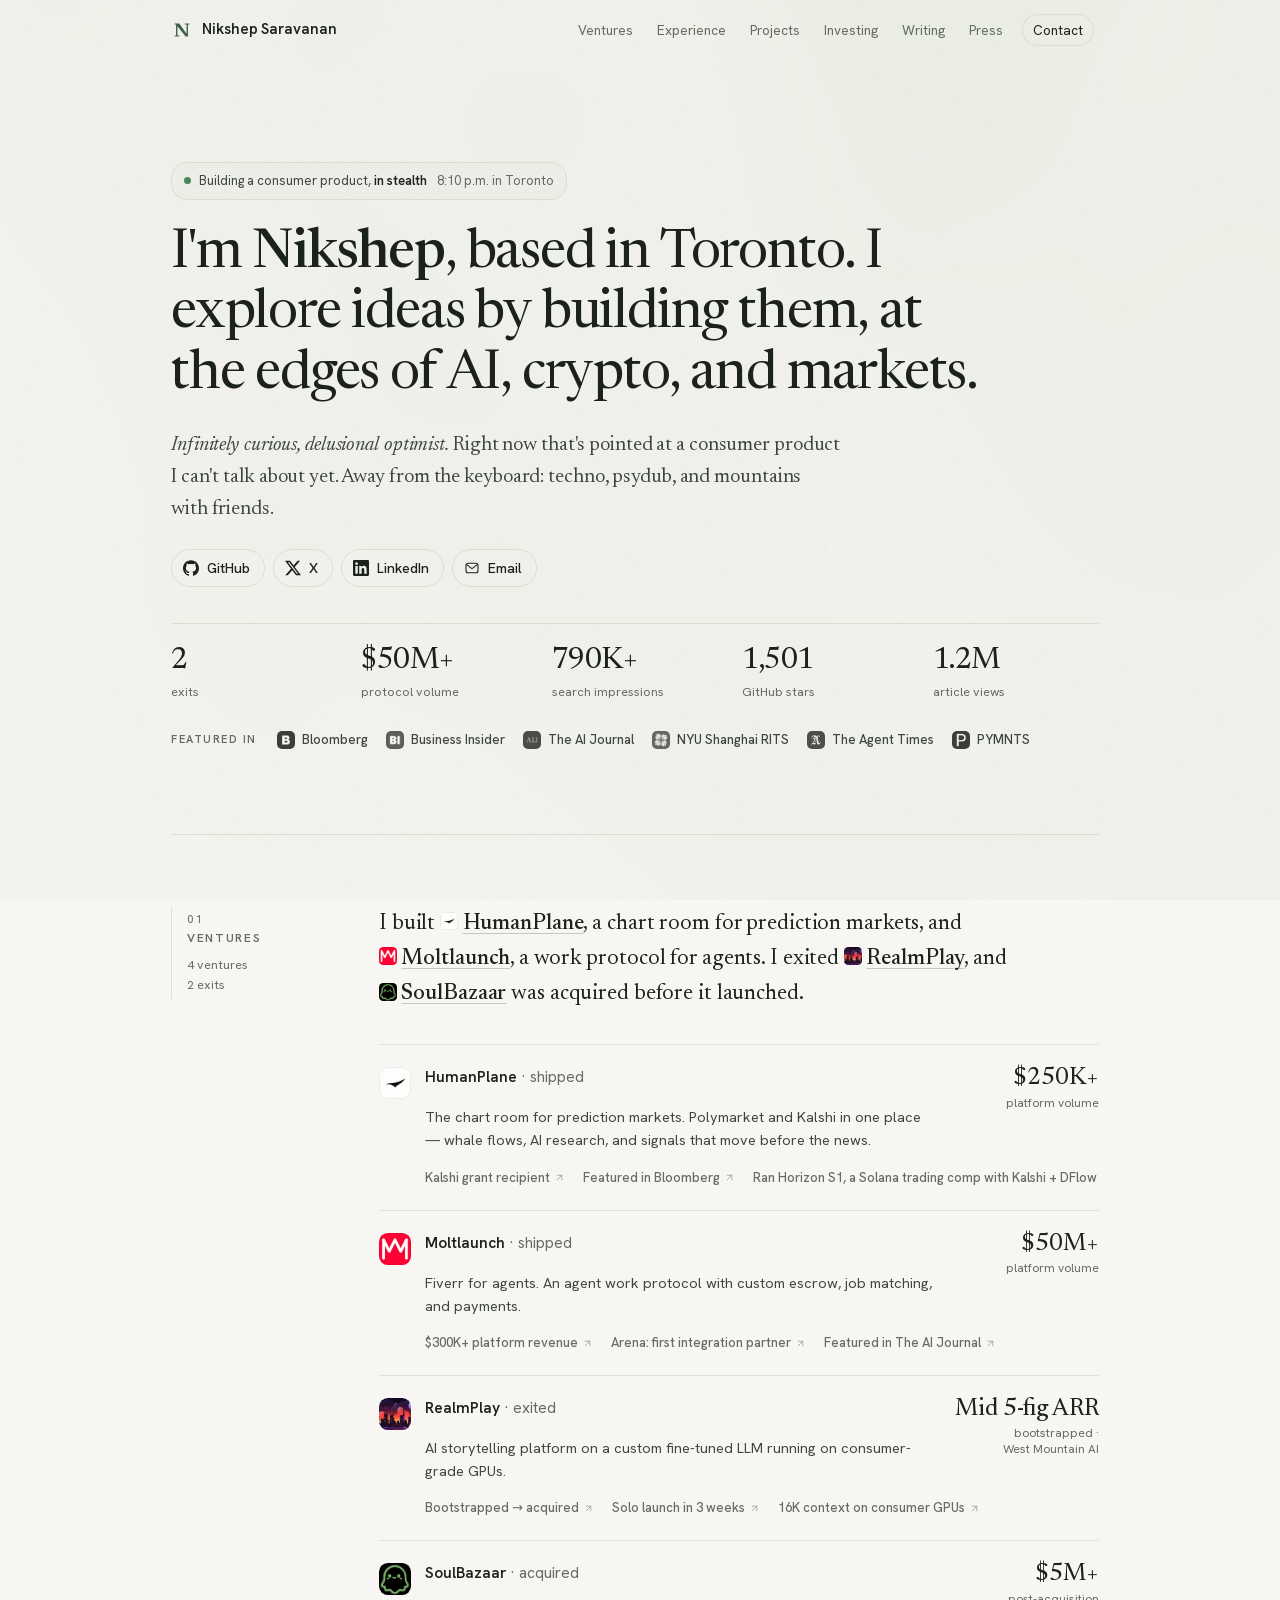
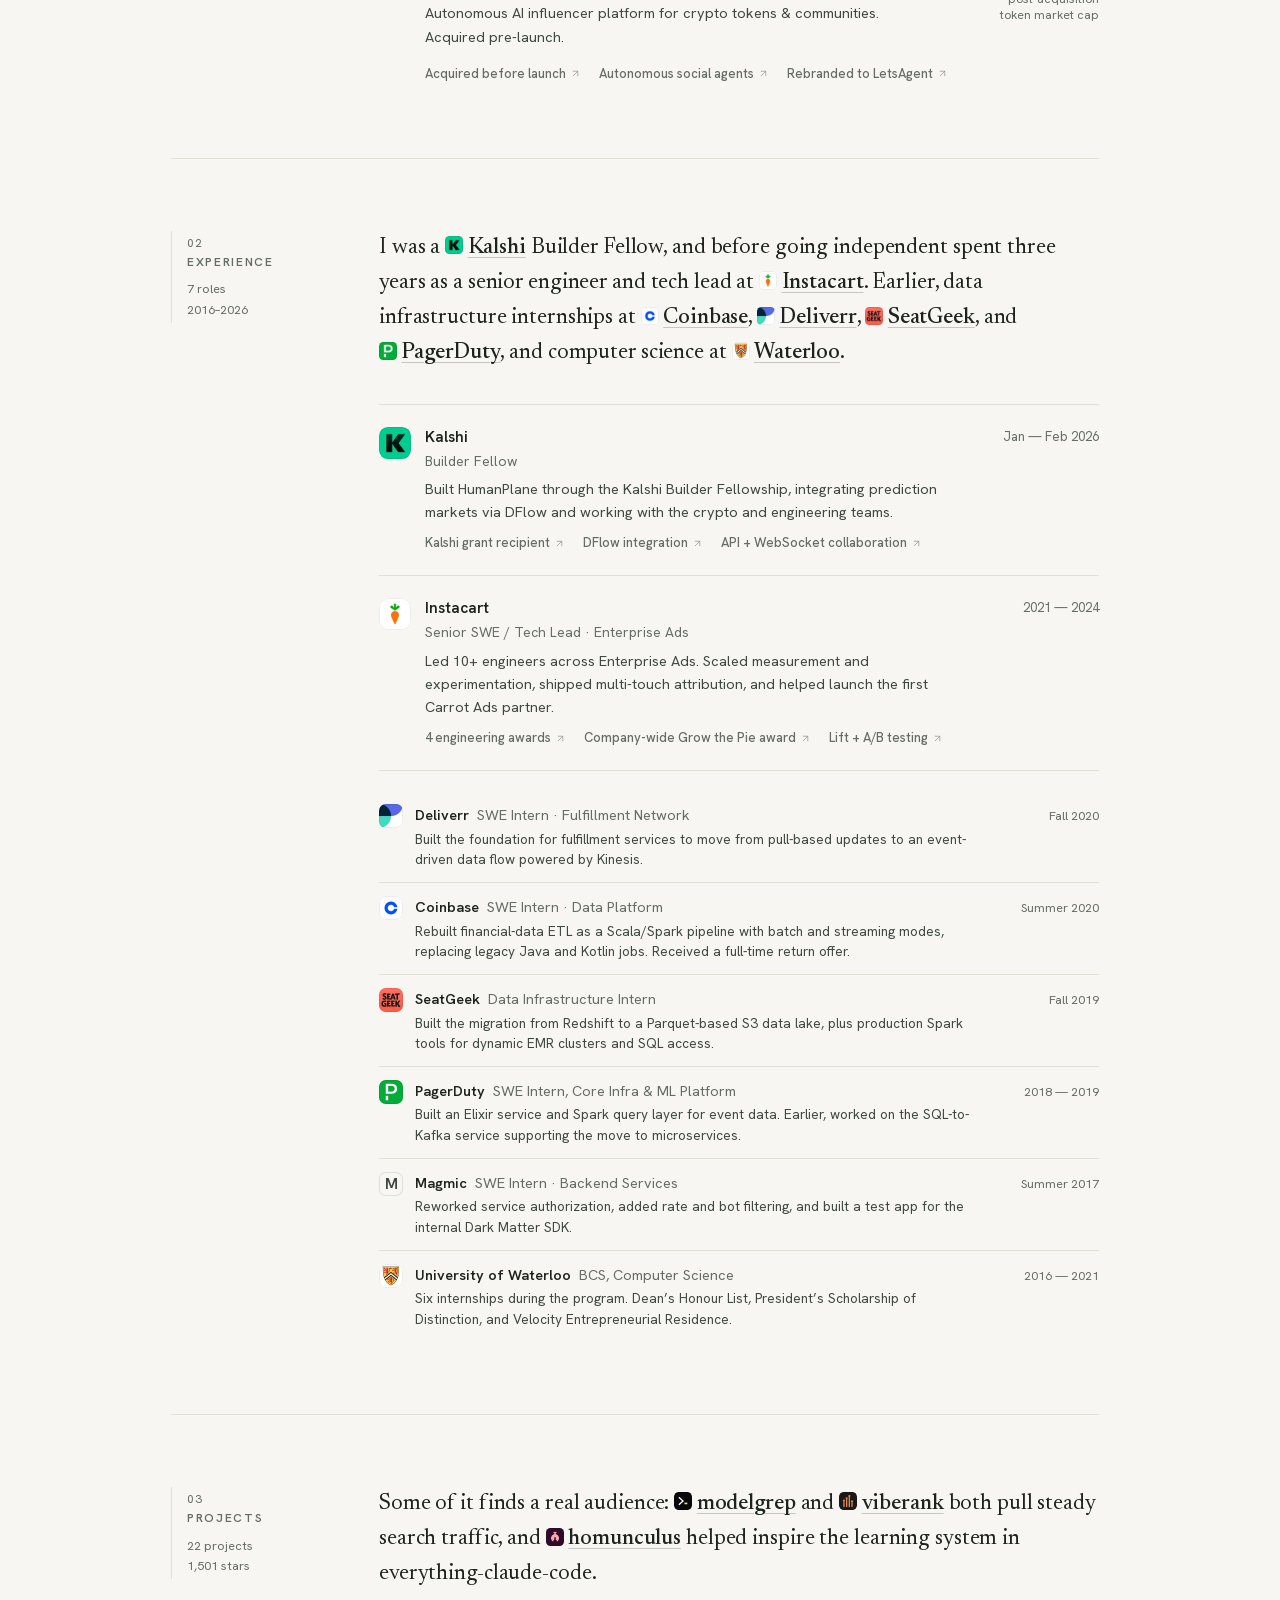
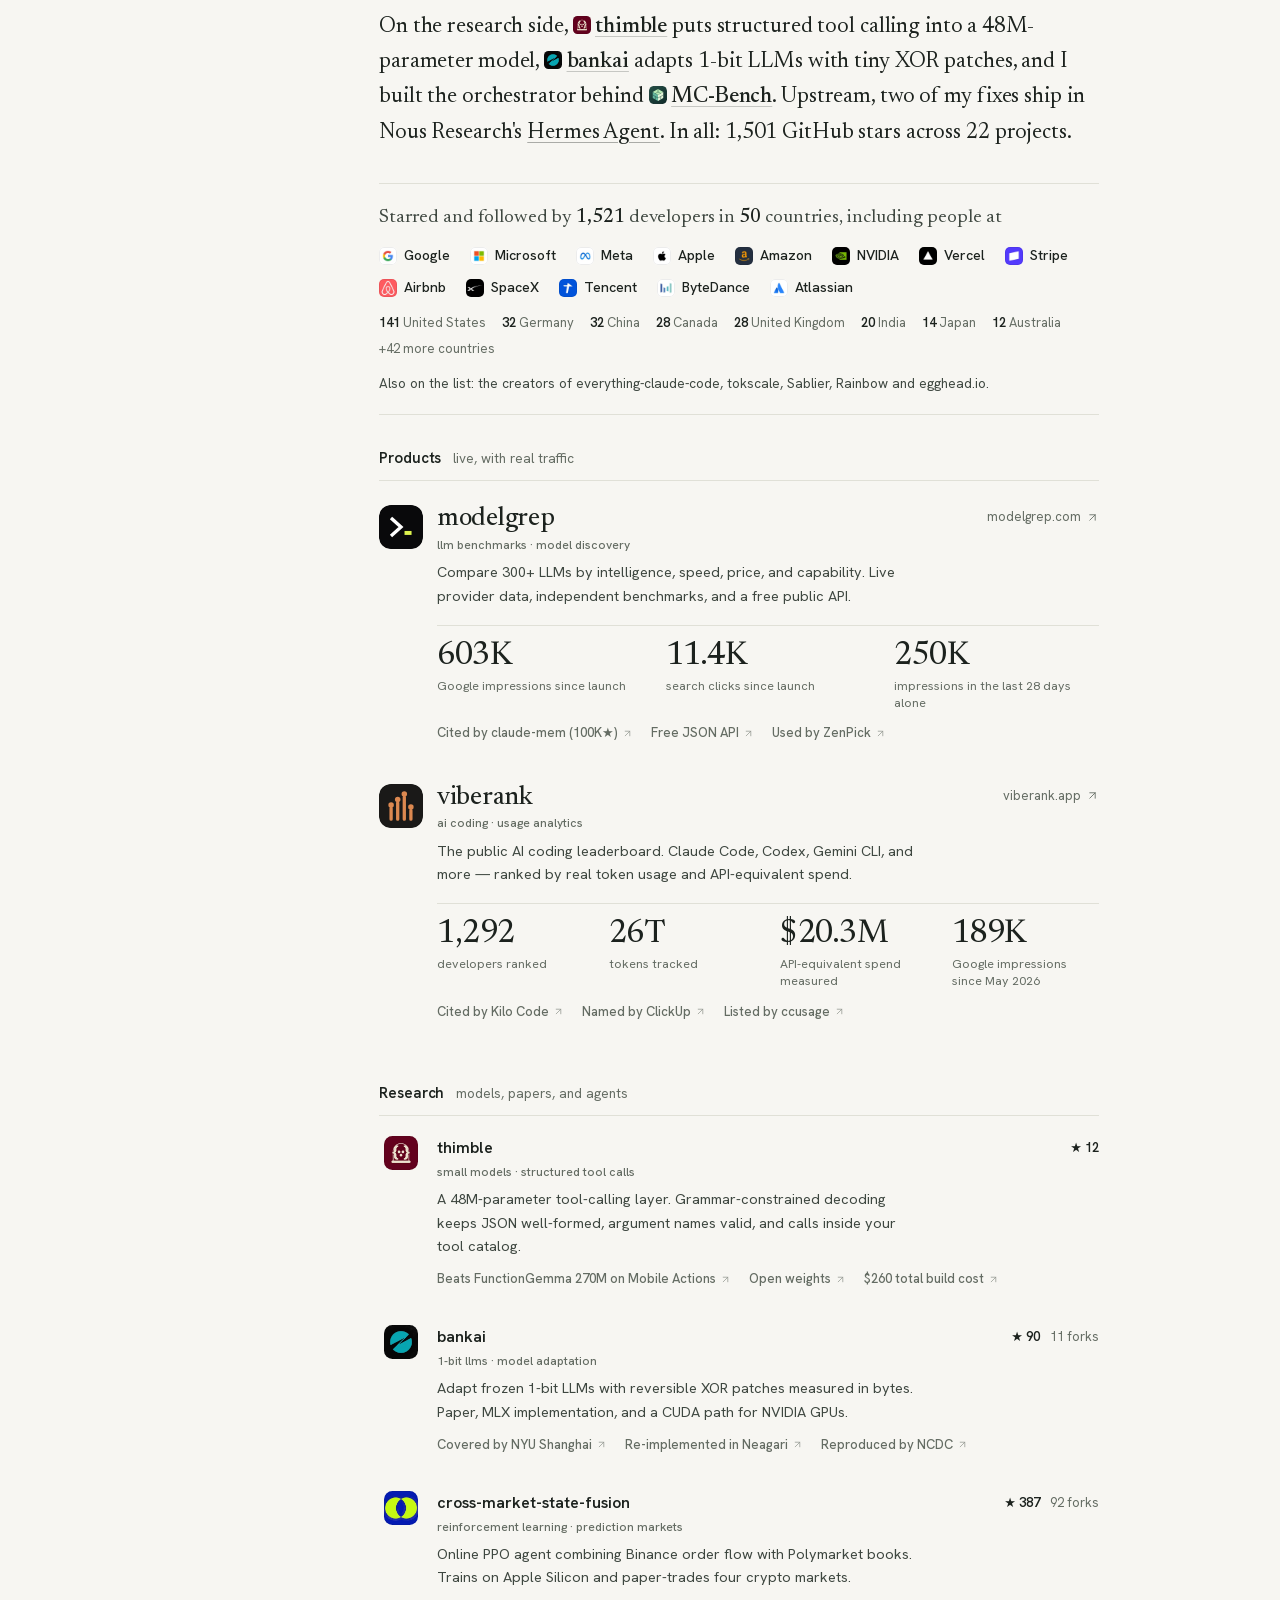
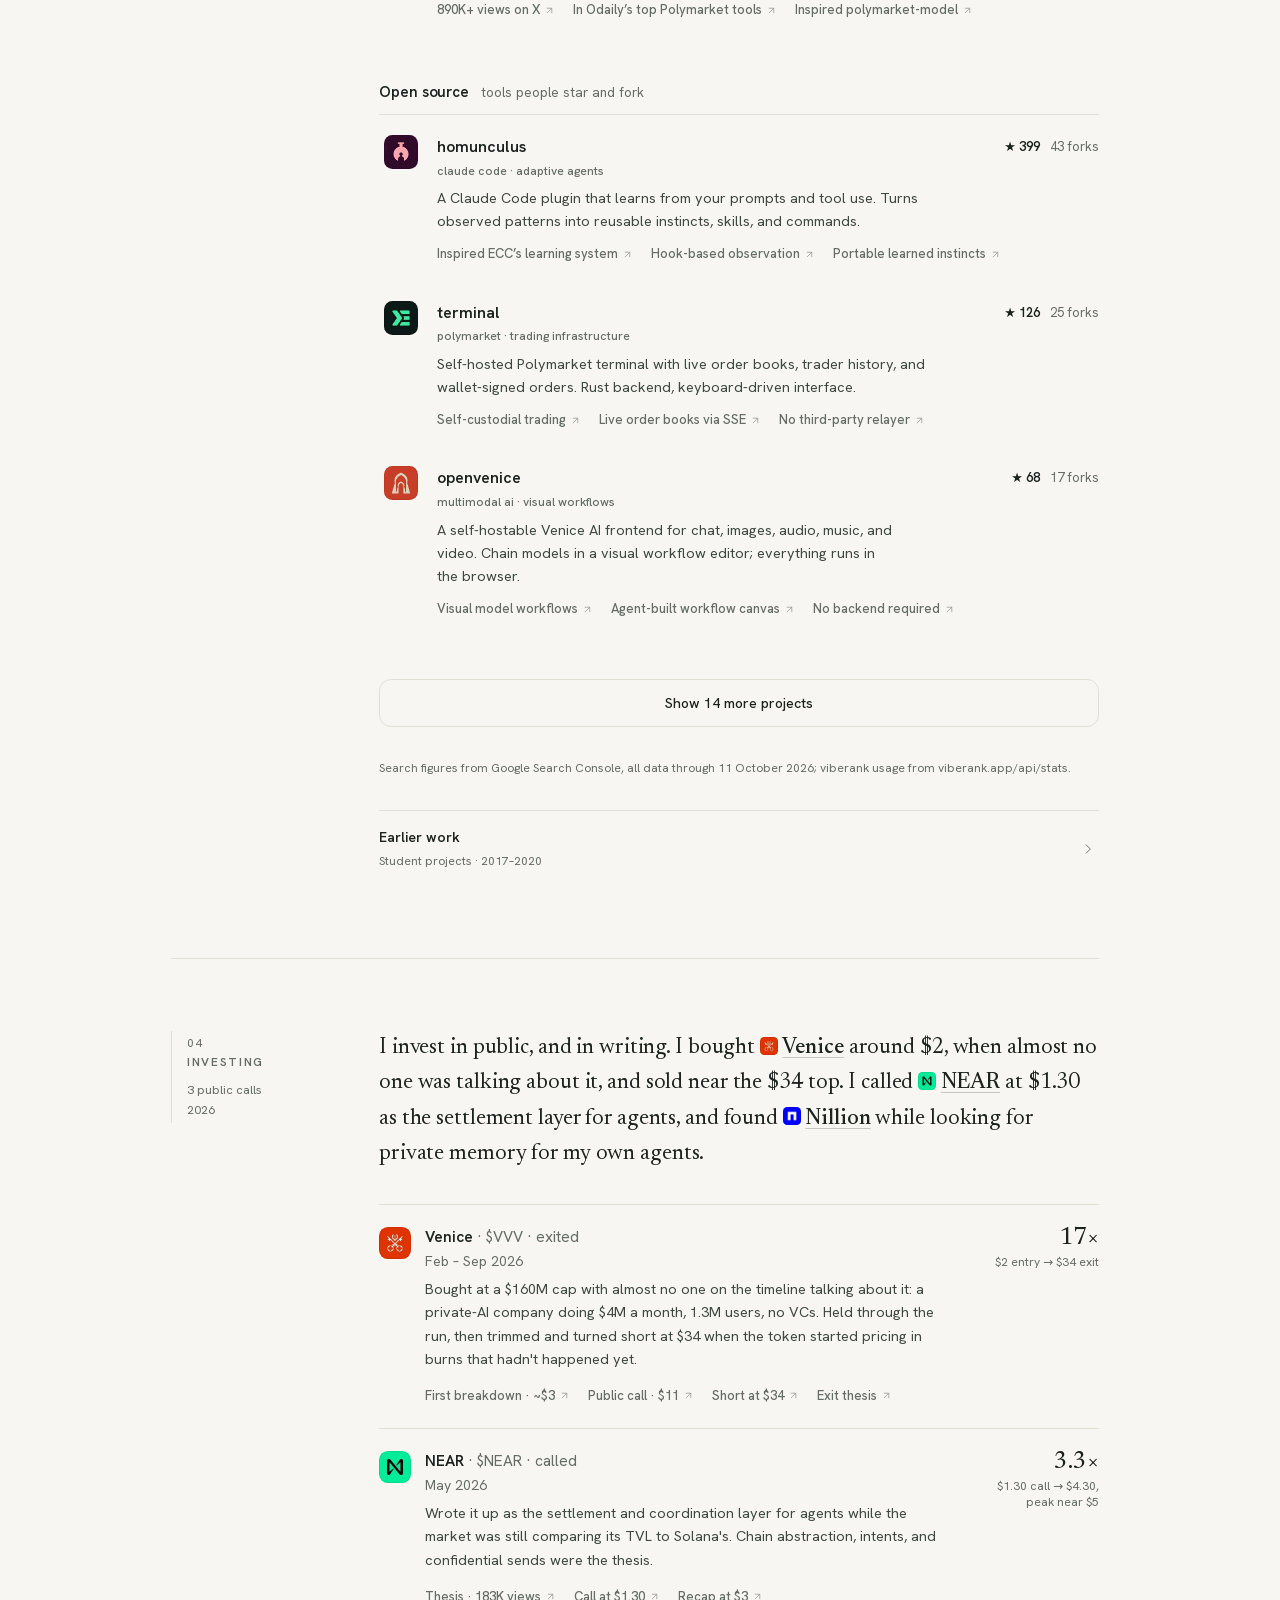
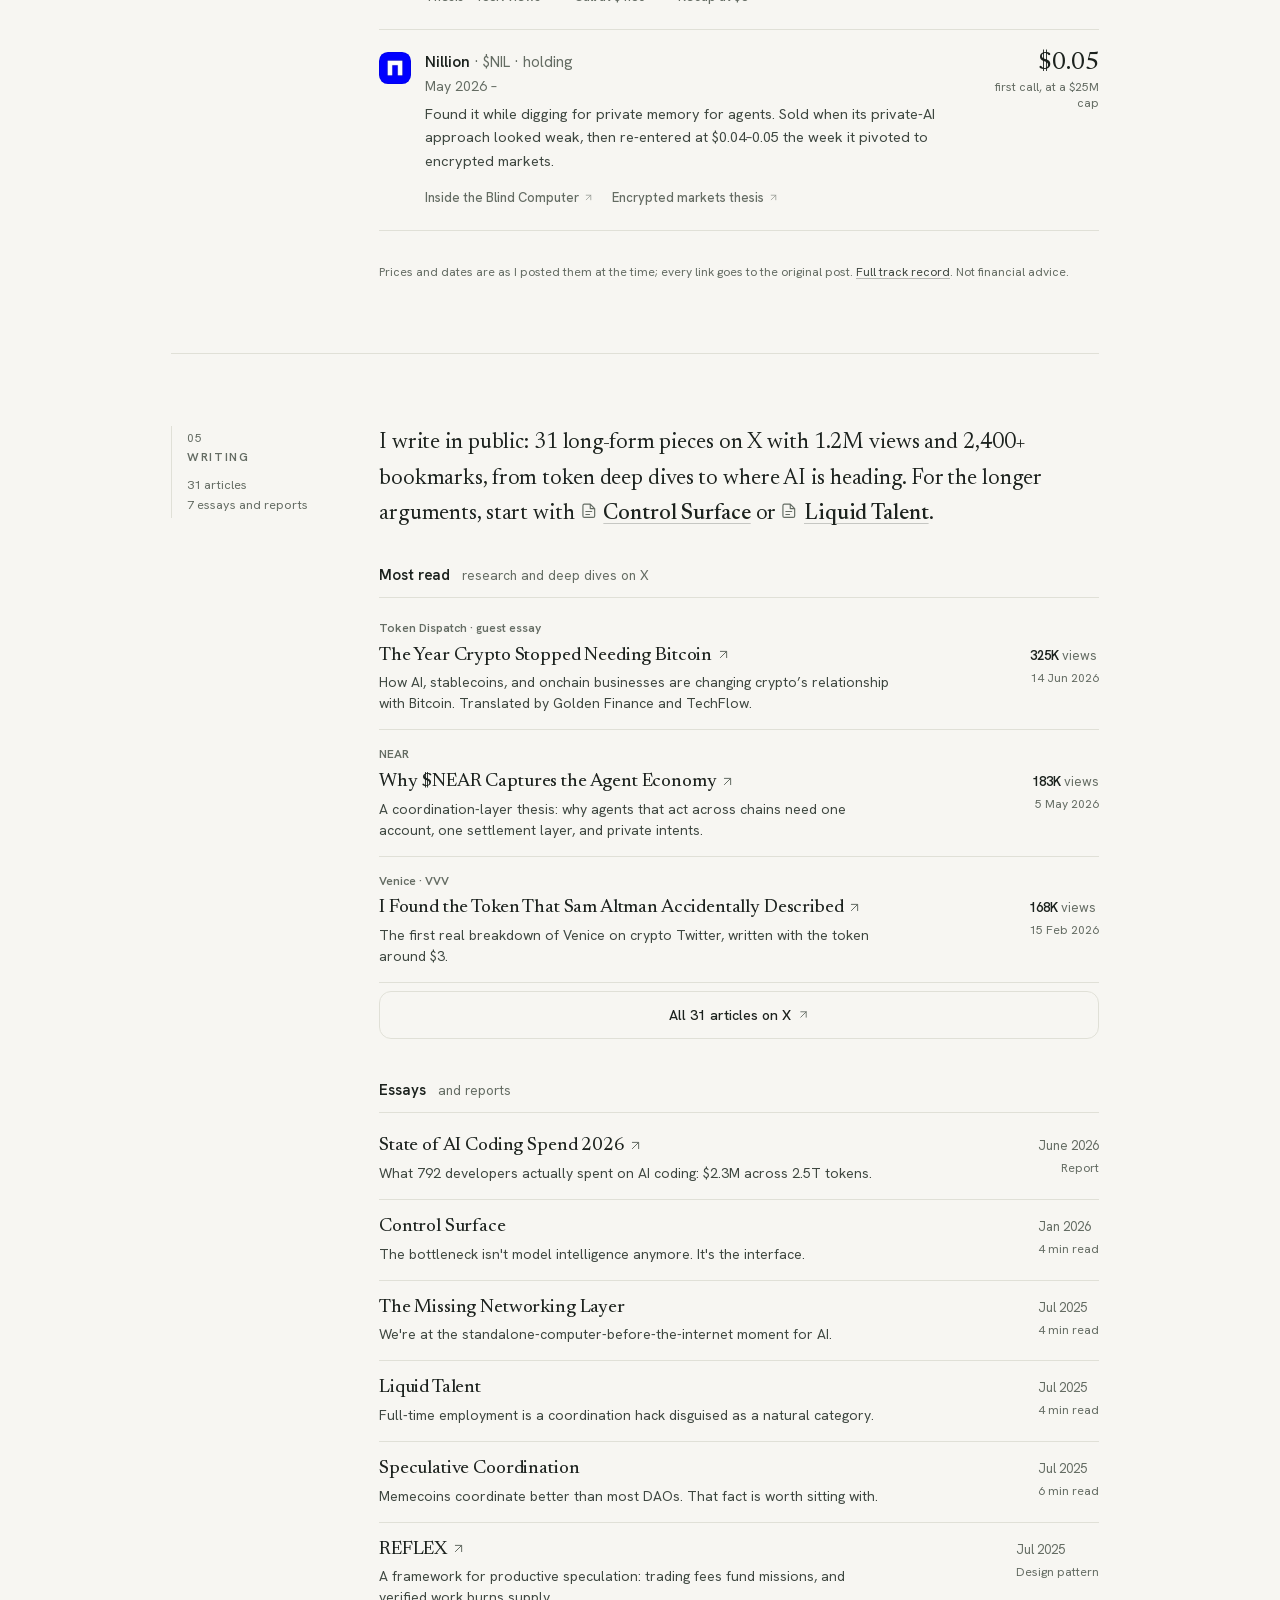
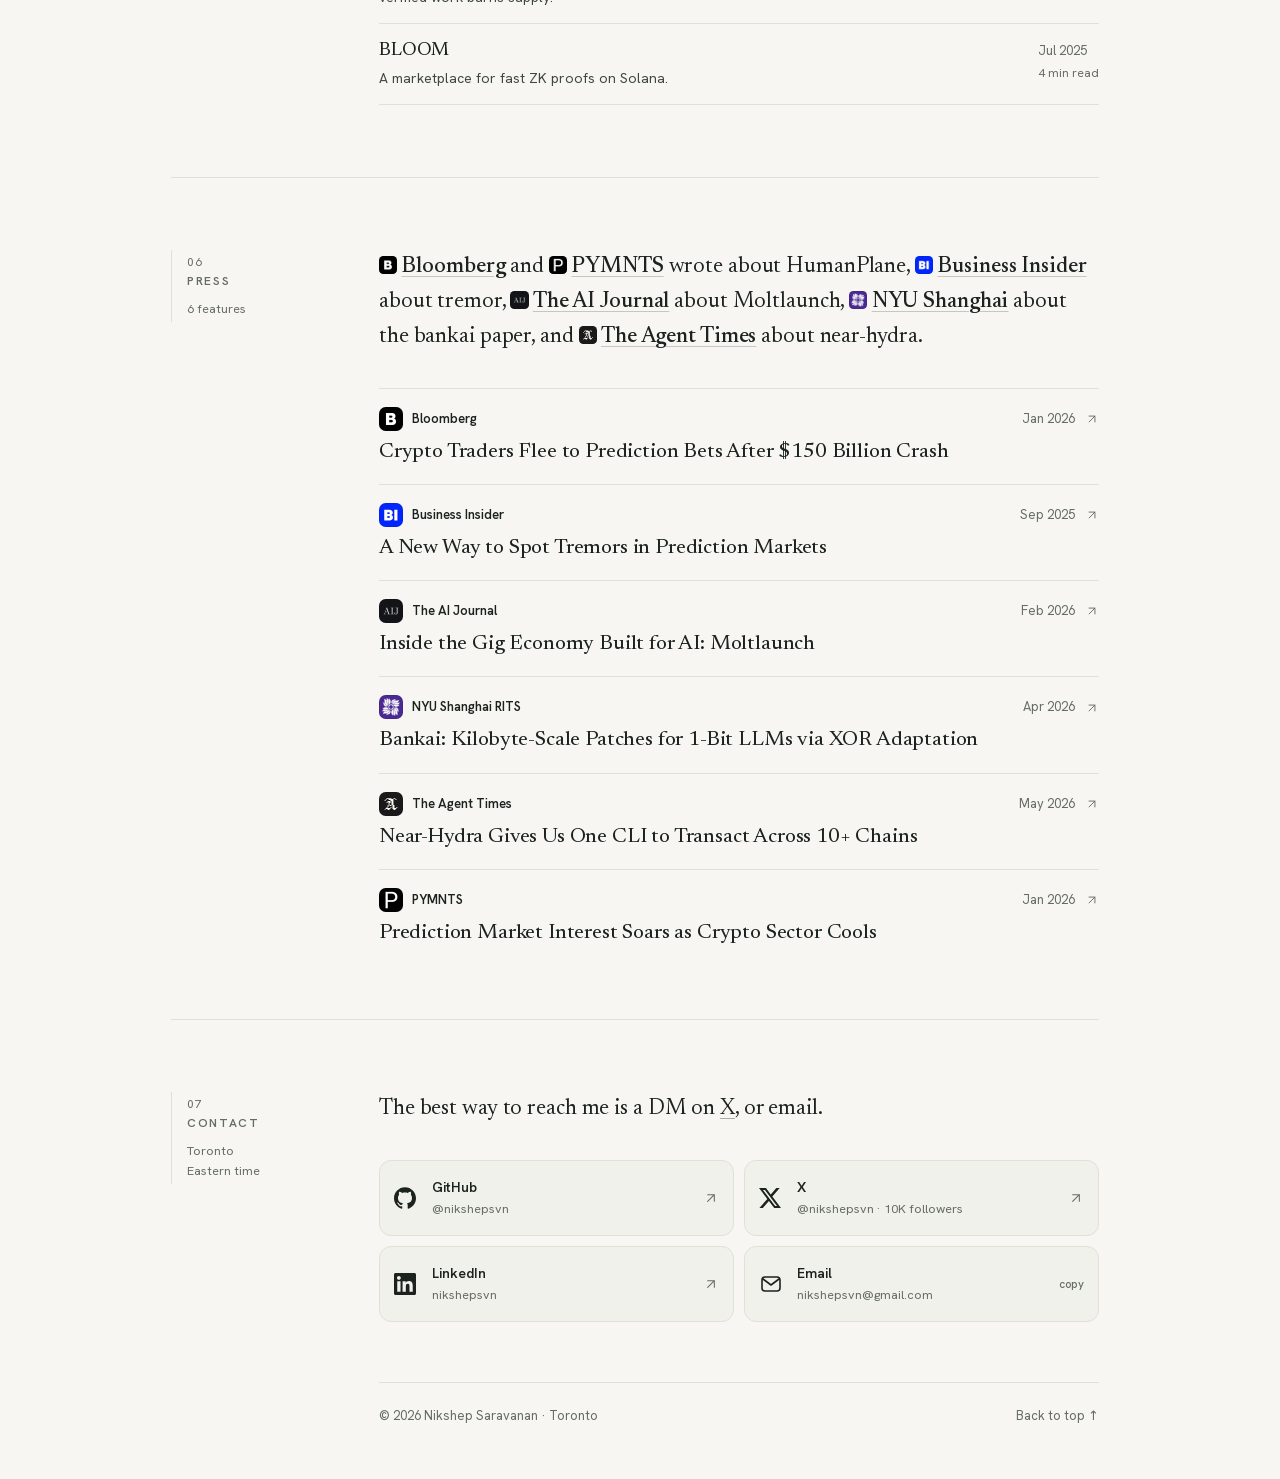
==== commit 7ec48b49: "chore: refresh github stars [skip ci]" ====
--- a/index.html
+++ b/index.html
@@ -51,7 +51,7 @@
       <div class="prose lead"><h1>I'm <b>Nikshep</b>, based in Toronto. I explore ideas by building them, at the edges of AI, crypto, and markets.</h1></div>
       <div class="prose"><p><em>Infinitely curious, delusional optimist.</em> Right now that's pointed at a consumer product I can't talk about yet. Away from the keyboard: techno, psydub, and mountains with friends.</p></div>
       <div class="hero-links"><a href="https://github.com/nikshepsvn" target="_blank" rel="noreferrer"><svg class="social-icon" viewBox="0 0 24 24" fill="currentColor" aria-hidden="true" focusable="false"><use href="logos/social.svg#github"/></svg>GitHub</a><a href="https://x.com/nikshepsvn" target="_blank" rel="noreferrer"><svg class="social-icon" viewBox="0 0 24 24" fill="currentColor" aria-hidden="true" focusable="false"><use href="logos/social.svg#x"/></svg>X</a><a href="https://linkedin.com/in/nikshepsvn" target="_blank" rel="noreferrer"><svg class="social-icon" viewBox="0 0 24 24" fill="currentColor" aria-hidden="true" focusable="false"><use href="logos/social.svg#linkedin"/></svg>LinkedIn</a><a href="mailto:nikshepsvn@gmail.com"><svg class="ui-icon" viewBox="0 0 24 24" fill="none" stroke="currentColor" stroke-width="1.6" stroke-linecap="round" stroke-linejoin="round" aria-hidden="true" focusable="false"><rect x="3" y="5" width="18" height="14" rx="3"/><path d="m4 7 8 6 8-6"/></svg>Email</a></div>
-      <ul class="hero-stats"><li><b>2</b><span>exits</span></li><li><b>$50M+</b><span>protocol volume</span></li><li><b>790K+</b><span>search impressions</span></li><li><b>1,499</b><span>GitHub stars</span></li><li><b>1.2M</b><span>article views</span></li></ul>
+      <ul class="hero-stats"><li><b>2</b><span>exits</span></li><li><b>$50M+</b><span>protocol volume</span></li><li><b>790K+</b><span>search impressions</span></li><li><b>1,501</b><span>GitHub stars</span></li><li><b>1.2M</b><span>article views</span></li></ul>
       <p class="featured-in"><span class="featured-label">Featured in</span><a href="#pr-bloomberg" data-jump="pr-bloomberg"><span class="logo" style=""><img src="logos/bloomberg.com.webp" alt="" width="96" height="96" loading="lazy" decoding="async"></span>Bloomberg</a><a href="#pr-business-insider" data-jump="pr-business-insider"><span class="logo" style=""><img src="logos/businessinsider.com.webp" alt="" width="96" height="96" loading="lazy" decoding="async"></span>Business Insider</a><a href="#pr-the-ai-journal" data-jump="pr-the-ai-journal"><span class="logo" style=""><img src="logos/aijourn.com.webp" alt="" width="96" height="96" loading="lazy" decoding="async"></span>The AI Journal</a><a href="#pr-nyu-shanghai-rits" data-jump="pr-nyu-shanghai-rits"><span class="logo" style=""><img src="logos/shanghai.nyu.edu.webp" alt="" width="96" height="96" loading="lazy" decoding="async"></span>NYU Shanghai RITS</a><a href="#pr-the-agent-times" data-jump="pr-the-agent-times"><span class="logo" style=""><img src="logos/theagenttimes.com.svg" alt="" width="96" height="96" loading="lazy" decoding="async"></span>The Agent Times</a><a href="#pr-pymnts" data-jump="pr-pymnts"><span class="logo" style=""><img src="logos/pymnts.com.webp" alt="" width="96" height="96" loading="lazy" decoding="async"></span>PYMNTS</a></p></div>
   </section>
   <section class="chap" id="ventures" aria-labelledby="ventures-h">
@@ -157,11 +157,11 @@
     <div class="side">
       <span class="side-n" aria-hidden="true">03</span>
       <h2 class="side-t" id="projects-h">Projects</h2>
-      <p class="side-m"><span>22 projects</span><span>1,499 stars</span></p>
-      <i class="side-rail" aria-hidden="true"></i>
-    </div>
-    <div class="body">
-      <div class="prose"><p>Some of it finds a real audience: <a class="pill" href="#p-modelgrep" data-jump="p-modelgrep"><span class="logo project-logo" aria-hidden="true"><img src="logos/projects/modelgrep.svg" alt="" width="48" height="48" loading="lazy" decoding="async"></span>modelgrep</a> and <a class="pill" href="#p-viberank" data-jump="p-viberank"><span class="logo project-logo" aria-hidden="true"><img src="logos/projects/viberank.svg" alt="" width="48" height="48" loading="lazy" decoding="async"></span>viberank</a> both pull steady search traffic, and <a class="pill" href="#p-homunculus" data-jump="p-homunculus"><span class="logo project-logo" aria-hidden="true"><img src="logos/projects/homunculus.webp" alt="" width="48" height="48" loading="lazy" decoding="async"></span>homunculus</a> helped inspire the learning system in everything-claude-code.</p><p>On the research side, <a class="pill" href="#p-thimble" data-jump="p-thimble"><span class="logo project-logo" aria-hidden="true"><img src="logos/projects/thimble.webp" alt="" width="48" height="48" loading="lazy" decoding="async"></span>thimble</a> puts structured tool calling into a 48M-parameter model, <a class="pill" href="#p-bankai" data-jump="p-bankai"><span class="logo project-logo" aria-hidden="true"><img src="logos/projects/bankai.webp" alt="" width="48" height="48" loading="lazy" decoding="async"></span>bankai</a> adapts 1-bit LLMs with tiny XOR patches, and I built the orchestrator behind <span class="mention"><a class="pill" href="#p-mc-bench" data-jump="p-mc-bench"><span class="logo project-logo" aria-hidden="true"><img src="logos/projects/mc-bench.svg" alt="" width="48" height="48" loading="lazy" decoding="async"></span>MC-Bench</a>.</span> Upstream, two of my fixes ship in Nous Research's <a href="https://github.com/NousResearch/hermes-agent/commit/d82a69b" target="_blank" rel="noreferrer">Hermes Agent</a>. In all: 1,499 GitHub stars across 22 projects.</p></div>
+      <p class="side-m"><span>22 projects</span><span>1,501 stars</span></p>
+      <i class="side-rail" aria-hidden="true"></i>
+    </div>
+    <div class="body">
+      <div class="prose"><p>Some of it finds a real audience: <a class="pill" href="#p-modelgrep" data-jump="p-modelgrep"><span class="logo project-logo" aria-hidden="true"><img src="logos/projects/modelgrep.svg" alt="" width="48" height="48" loading="lazy" decoding="async"></span>modelgrep</a> and <a class="pill" href="#p-viberank" data-jump="p-viberank"><span class="logo project-logo" aria-hidden="true"><img src="logos/projects/viberank.svg" alt="" width="48" height="48" loading="lazy" decoding="async"></span>viberank</a> both pull steady search traffic, and <a class="pill" href="#p-homunculus" data-jump="p-homunculus"><span class="logo project-logo" aria-hidden="true"><img src="logos/projects/homunculus.webp" alt="" width="48" height="48" loading="lazy" decoding="async"></span>homunculus</a> helped inspire the learning system in everything-claude-code.</p><p>On the research side, <a class="pill" href="#p-thimble" data-jump="p-thimble"><span class="logo project-logo" aria-hidden="true"><img src="logos/projects/thimble.webp" alt="" width="48" height="48" loading="lazy" decoding="async"></span>thimble</a> puts structured tool calling into a 48M-parameter model, <a class="pill" href="#p-bankai" data-jump="p-bankai"><span class="logo project-logo" aria-hidden="true"><img src="logos/projects/bankai.webp" alt="" width="48" height="48" loading="lazy" decoding="async"></span>bankai</a> adapts 1-bit LLMs with tiny XOR patches, and I built the orchestrator behind <span class="mention"><a class="pill" href="#p-mc-bench" data-jump="p-mc-bench"><span class="logo project-logo" aria-hidden="true"><img src="logos/projects/mc-bench.svg" alt="" width="48" height="48" loading="lazy" decoding="async"></span>MC-Bench</a>.</span> Upstream, two of my fixes ship in Nous Research's <a href="https://github.com/NousResearch/hermes-agent/commit/d82a69b" target="_blank" rel="noreferrer">Hermes Agent</a>. In all: 1,501 GitHub stars across 22 projects.</p></div>
       <div class="community">
     <p class="community-h">Starred and followed by <b>1,521</b> developers in <b>50</b> countries, including people at</p>
     <div class="orgs"><span class="org"><span class="logo" style=""><img src="logos/google.com.webp" alt="" width="96" height="96" loading="lazy" decoding="async"></span>Google</span><span class="org"><span class="logo" style=""><img src="logos/microsoft.com.webp" alt="" width="96" height="96" loading="lazy" decoding="async"></span>Microsoft</span><span class="org"><span class="logo" style=""><img src="logos/meta.com.webp" alt="" width="96" height="96" loading="lazy" decoding="async"></span>Meta</span><span class="org"><span class="logo" style=""><img src="logos/apple.com.webp" alt="" width="96" height="96" loading="lazy" decoding="async"></span>Apple</span><span class="org"><span class="logo" style=""><img src="logos/amazon.com.webp" alt="" width="96" height="96" loading="lazy" decoding="async"></span>Amazon</span><span class="org"><span class="logo" style=""><img src="logos/nvidia.com.webp" alt="" width="96" height="96" loading="lazy" decoding="async"></span>NVIDIA</span><span class="org"><span class="logo" style=""><img src="logos/vercel.com.webp" alt="" width="96" height="96" loading="lazy" decoding="async"></span>Vercel</span><span class="org"><span class="logo" style=""><img src="logos/stripe.com.webp" alt="" width="96" height="96" loading="lazy" decoding="async"></span>Stripe</span><span class="org"><span class="logo" style=""><img src="logos/airbnb.com.webp" alt="" width="96" height="96" loading="lazy" decoding="async"></span>Airbnb</span><span class="org"><span class="logo" style=""><img src="logos/spacex.com.webp" alt="" width="96" height="96" loading="lazy" decoding="async"></span>SpaceX</span><span class="org"><span class="logo" style=""><img src="logos/tencent.com.webp" alt="" width="96" height="96" loading="lazy" decoding="async"></span>Tencent</span><span class="org"><span class="logo" style=""><img src="logos/bytedance.com.webp" alt="" width="96" height="96" loading="lazy" decoding="async"></span>ByteDance</span><span class="org"><span class="logo" style=""><img src="logos/atlassian.com.webp" alt="" width="96" height="96" loading="lazy" decoding="async"></span>Atlassian</span></div>
@@ -219,19 +219,19 @@
     <ol class="plist"><li class="project"><a class="proj" id="p-homunculus" href="https://github.com/humanplane/homunculus" target="_blank" rel="noreferrer">
     <span class="logo project-logo" aria-hidden="true"><img src="logos/projects/homunculus.webp" alt="" width="48" height="48" loading="lazy" decoding="async"></span>
     <span class="proj-name"><span>homunculus</span><small>claude code · adaptive agents</small></span>
-    <span class="proj-meta"><b aria-label="398 GitHub stars"><span aria-hidden="true">★</span> 398</b><span>43 forks</span></span>
+    <span class="proj-meta"><b aria-label="399 GitHub stars"><span aria-hidden="true">★</span> 399</b><span>43 forks</span></span>
     <span class="proj-sum">A Claude Code plugin that learns from your prompts and tool use. Turns observed patterns into reusable instincts, skills, and commands.</span>
     
   </a><div class="highlights project-highlights"><a class="highlight" href="https://github.com/affaan-m/everything-claude-code/blob/main/skills/continuous-learning-v2/SKILL.md#related" target="_blank" rel="noreferrer" title="Source: Everything Claude Code credits" aria-label="Inspired ECC’s learning system — source: Everything Claude Code credits">Inspired ECC’s learning system<svg class="ui-icon" viewBox="0 0 24 24" fill="none" stroke="currentColor" stroke-width="1.6" stroke-linecap="round" stroke-linejoin="round" aria-hidden="true" focusable="false"><path d="M7 17 17 7M7 7h10v10"/></svg></a><a class="highlight" href="https://github.com/humanplane/homunculus#the-v2-solution" target="_blank" rel="noreferrer" title="Source: Project documentation" aria-label="Hook-based observation — source: Project documentation">Hook-based observation<svg class="ui-icon" viewBox="0 0 24 24" fill="none" stroke="currentColor" stroke-width="1.6" stroke-linecap="round" stroke-linejoin="round" aria-hidden="true" focusable="false"><path d="M7 17 17 7M7 7h10v10"/></svg></a><a class="highlight" href="https://github.com/humanplane/homunculus#commands" target="_blank" rel="noreferrer" title="Source: Project documentation" aria-label="Portable learned instincts — source: Project documentation">Portable learned instincts<svg class="ui-icon" viewBox="0 0 24 24" fill="none" stroke="currentColor" stroke-width="1.6" stroke-linecap="round" stroke-linejoin="round" aria-hidden="true" focusable="false"><path d="M7 17 17 7M7 7h10v10"/></svg></a></div></li><li class="project"><a class="proj" id="p-terminal" href="https://github.com/humanplane/terminal" target="_blank" rel="noreferrer">
     <span class="logo project-logo" aria-hidden="true"><img src="logos/projects/terminal.webp" alt="" width="48" height="48" loading="lazy" decoding="async"></span>
     <span class="proj-name"><span>terminal</span><small>polymarket · trading infrastructure</small></span>
-    <span class="proj-meta"><b aria-label="126 GitHub stars"><span aria-hidden="true">★</span> 126</b><span>26 forks</span></span>
+    <span class="proj-meta"><b aria-label="126 GitHub stars"><span aria-hidden="true">★</span> 126</b><span>25 forks</span></span>
     <span class="proj-sum">Self-hosted Polymarket terminal with live order books, trader history, and wallet-signed orders. Rust backend, keyboard-driven interface.</span>
     
   </a><div class="highlights project-highlights"><a class="highlight" href="https://github.com/humanplane/terminal#wallet--trading-optional" target="_blank" rel="noreferrer" title="Source: Project documentation" aria-label="Self-custodial trading — source: Project documentation">Self-custodial trading<svg class="ui-icon" viewBox="0 0 24 24" fill="none" stroke="currentColor" stroke-width="1.6" stroke-linecap="round" stroke-linejoin="round" aria-hidden="true" focusable="false"><path d="M7 17 17 7M7 7h10v10"/></svg></a><a class="highlight" href="https://github.com/humanplane/terminal#markets-view" target="_blank" rel="noreferrer" title="Source: Project documentation" aria-label="Live order books via SSE — source: Project documentation">Live order books via SSE<svg class="ui-icon" viewBox="0 0 24 24" fill="none" stroke="currentColor" stroke-width="1.6" stroke-linecap="round" stroke-linejoin="round" aria-hidden="true" focusable="false"><path d="M7 17 17 7M7 7h10v10"/></svg></a><a class="highlight" href="https://github.com/humanplane/terminal" target="_blank" rel="noreferrer" title="Source: Project documentation" aria-label="No third-party relayer — source: Project documentation">No third-party relayer<svg class="ui-icon" viewBox="0 0 24 24" fill="none" stroke="currentColor" stroke-width="1.6" stroke-linecap="round" stroke-linejoin="round" aria-hidden="true" focusable="false"><path d="M7 17 17 7M7 7h10v10"/></svg></a></div></li><li class="project"><a class="proj" id="p-openvenice" href="https://github.com/nikshepsvn/openvenice" target="_blank" rel="noreferrer">
     <span class="logo project-logo" aria-hidden="true"><img src="logos/projects/openvenice.webp" alt="" width="48" height="48" loading="lazy" decoding="async"></span>
     <span class="proj-name"><span>openvenice</span><small>multimodal ai · visual workflows</small></span>
-    <span class="proj-meta"><b aria-label="67 GitHub stars"><span aria-hidden="true">★</span> 67</b><span>17 forks</span></span>
+    <span class="proj-meta"><b aria-label="68 GitHub stars"><span aria-hidden="true">★</span> 68</b><span>17 forks</span></span>
     <span class="proj-sum">A self-hostable Venice AI frontend for chat, images, audio, music, and video. Chain models in a visual workflow editor; everything runs in the browser.</span>
     
   </a><div class="highlights project-highlights"><a class="highlight" href="https://github.com/nikshepsvn/openvenice#workflows" target="_blank" rel="noreferrer" title="Source: Project documentation" aria-label="Visual model workflows — source: Project documentation">Visual model workflows<svg class="ui-icon" viewBox="0 0 24 24" fill="none" stroke="currentColor" stroke-width="1.6" stroke-linecap="round" stroke-linejoin="round" aria-hidden="true" focusable="false"><path d="M7 17 17 7M7 7h10v10"/></svg></a><a class="highlight" href="https://github.com/nikshepsvn/openvenice#playground" target="_blank" rel="noreferrer" title="Source: Project documentation" aria-label="Agent-built workflow canvas — source: Project documentation">Agent-built workflow canvas<svg class="ui-icon" viewBox="0 0 24 24" fill="none" stroke="currentColor" stroke-width="1.6" stroke-linecap="round" stroke-linejoin="round" aria-hidden="true" focusable="false"><path d="M7 17 17 7M7 7h10v10"/></svg></a><a class="highlight" href="https://github.com/nikshepsvn/openvenice#why-openvenice" target="_blank" rel="noreferrer" title="Source: Project documentation" aria-label="No backend required — source: Project documentation">No backend required<svg class="ui-icon" viewBox="0 0 24 24" fill="none" stroke="currentColor" stroke-width="1.6" stroke-linecap="round" stroke-linejoin="round" aria-hidden="true" focusable="false"><path d="M7 17 17 7M7 7h10v10"/></svg></a></div></li><li class="project" data-fold hidden><a class="proj" id="p-scrim" href="https://github.com/nikshepsvn/scrim" target="_blank" rel="noreferrer">
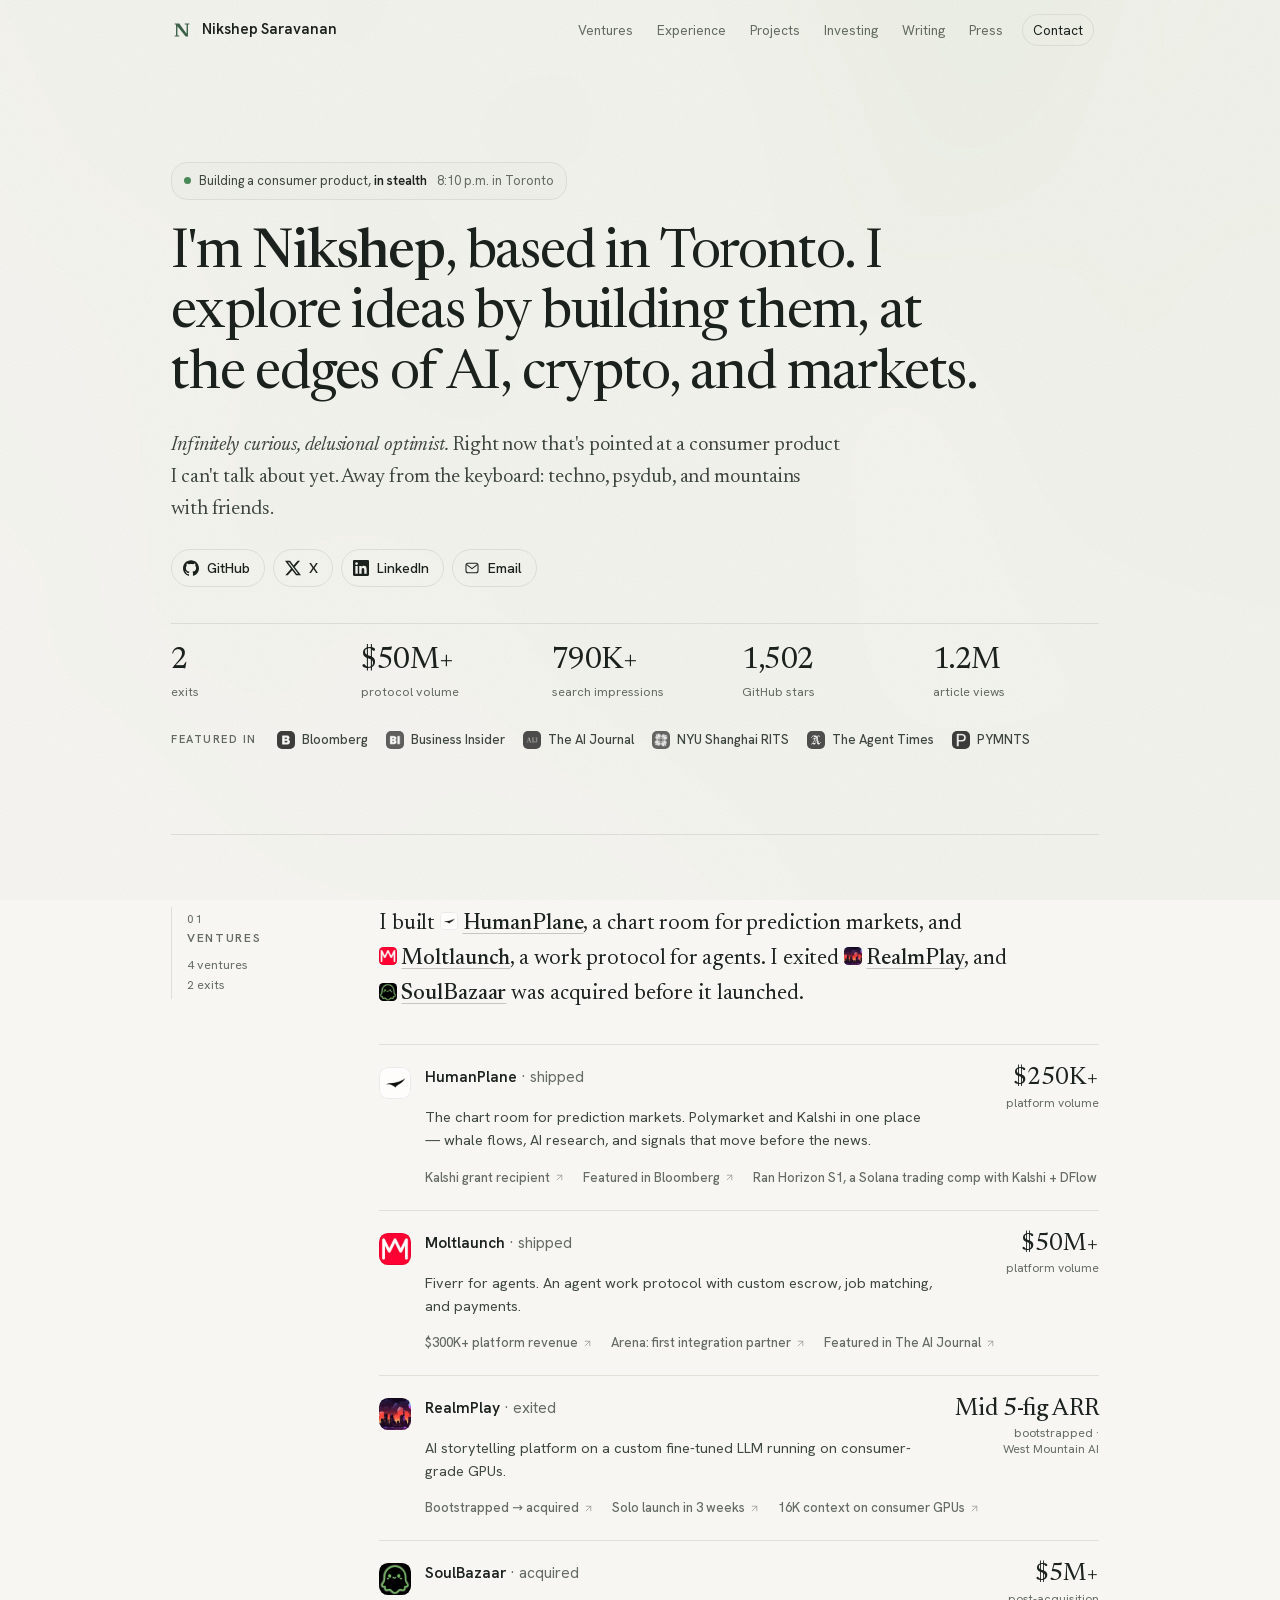
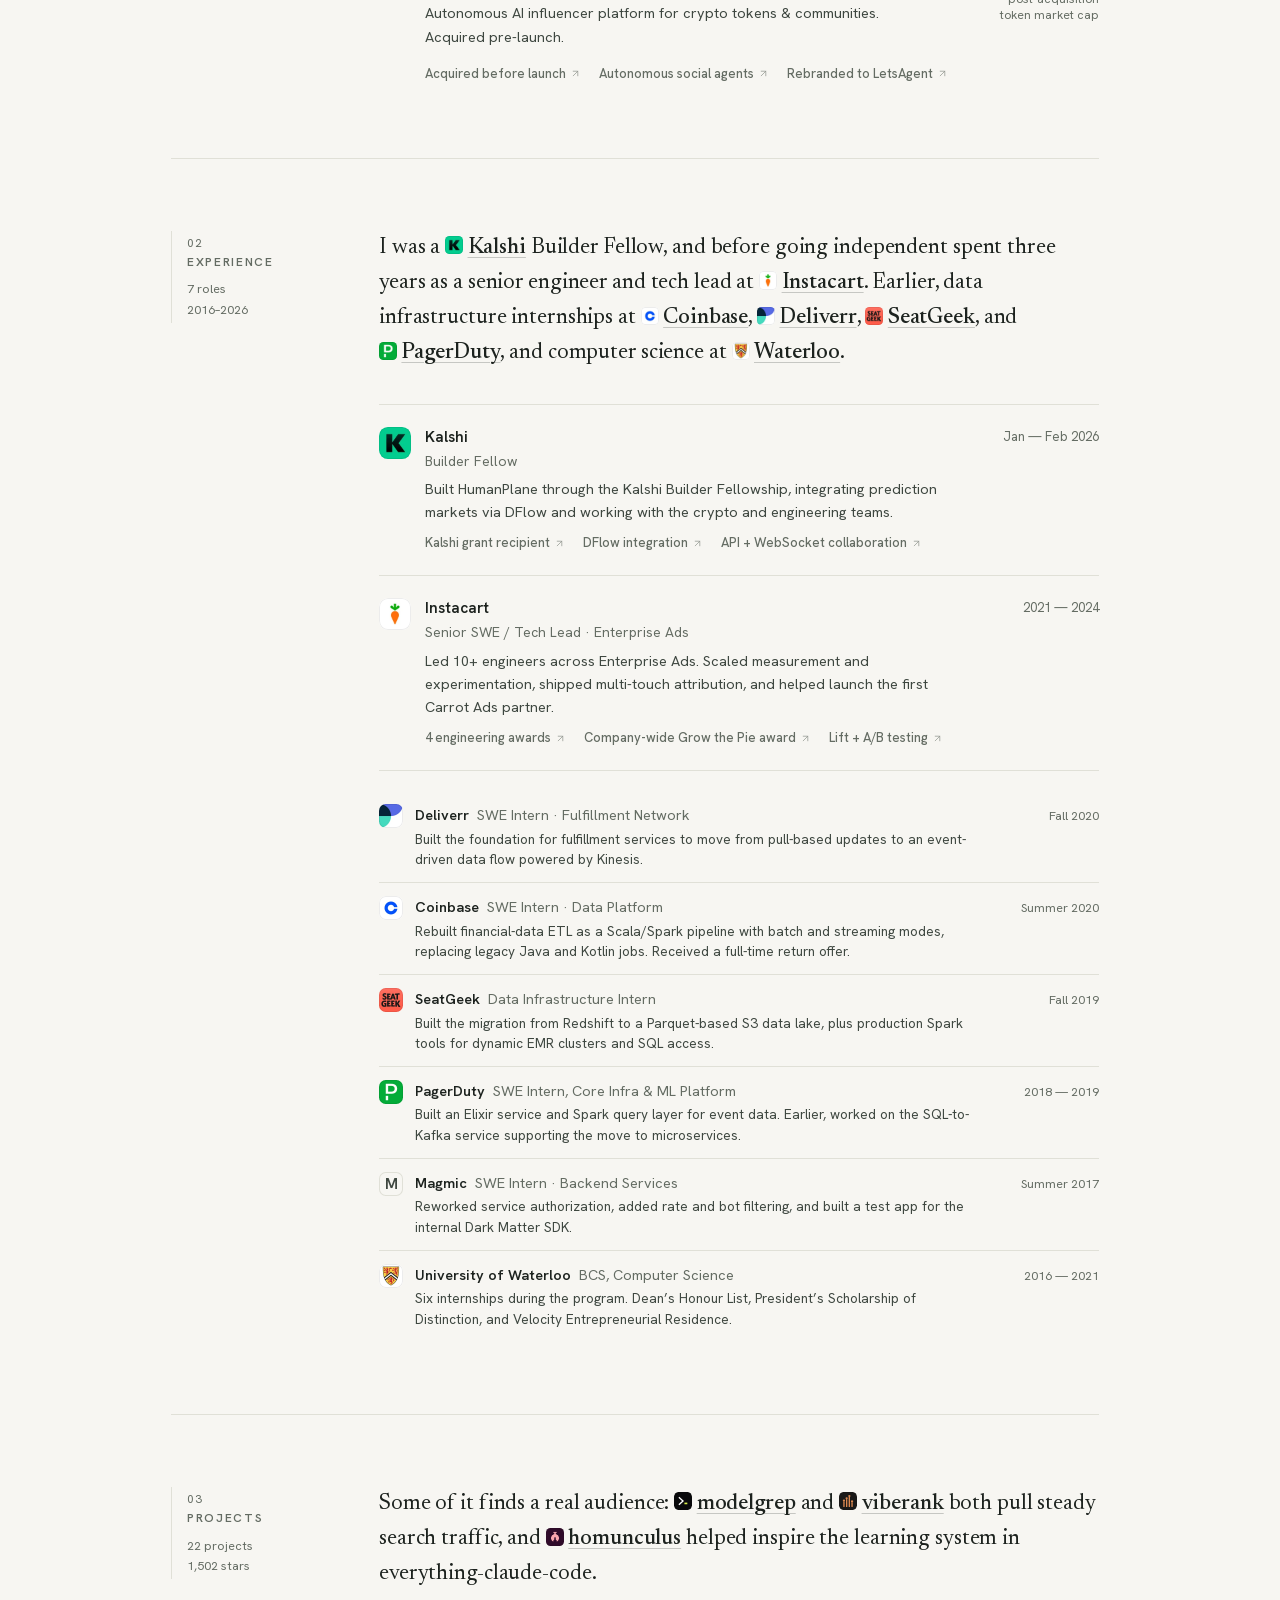
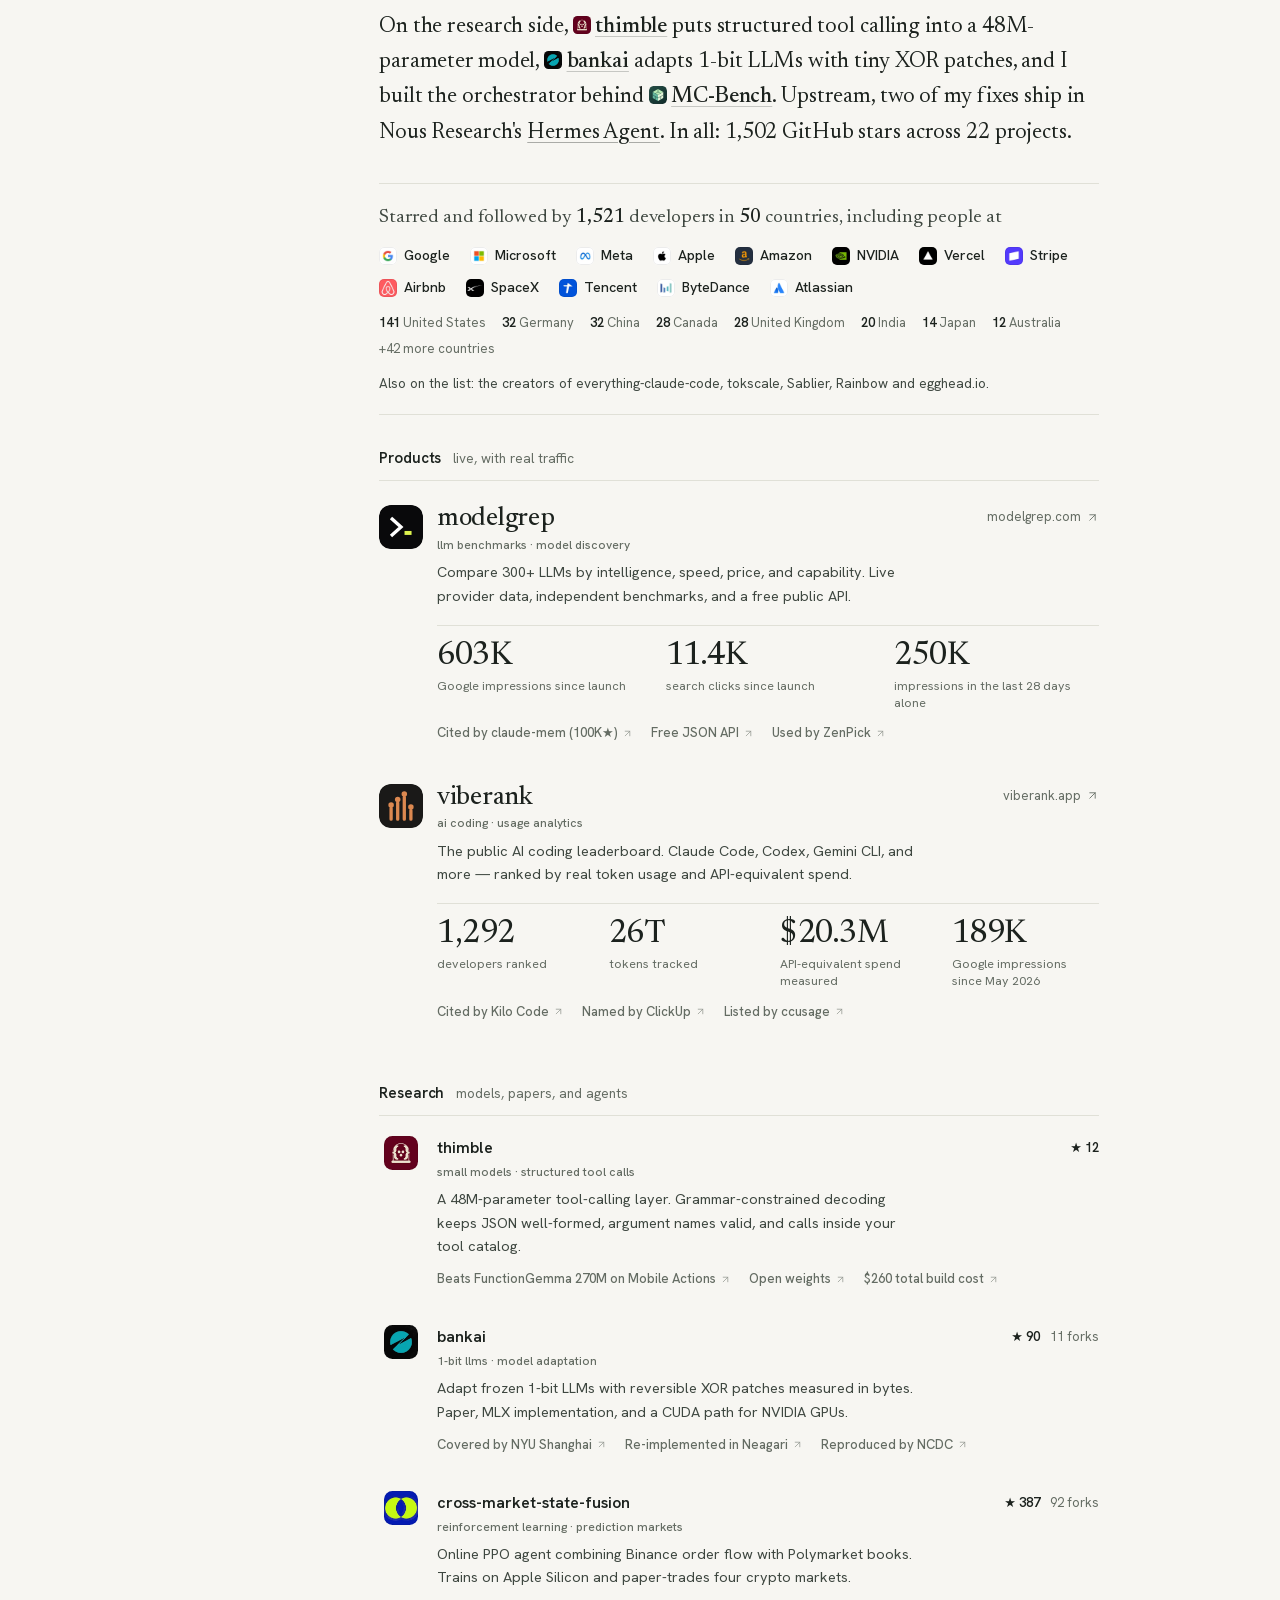
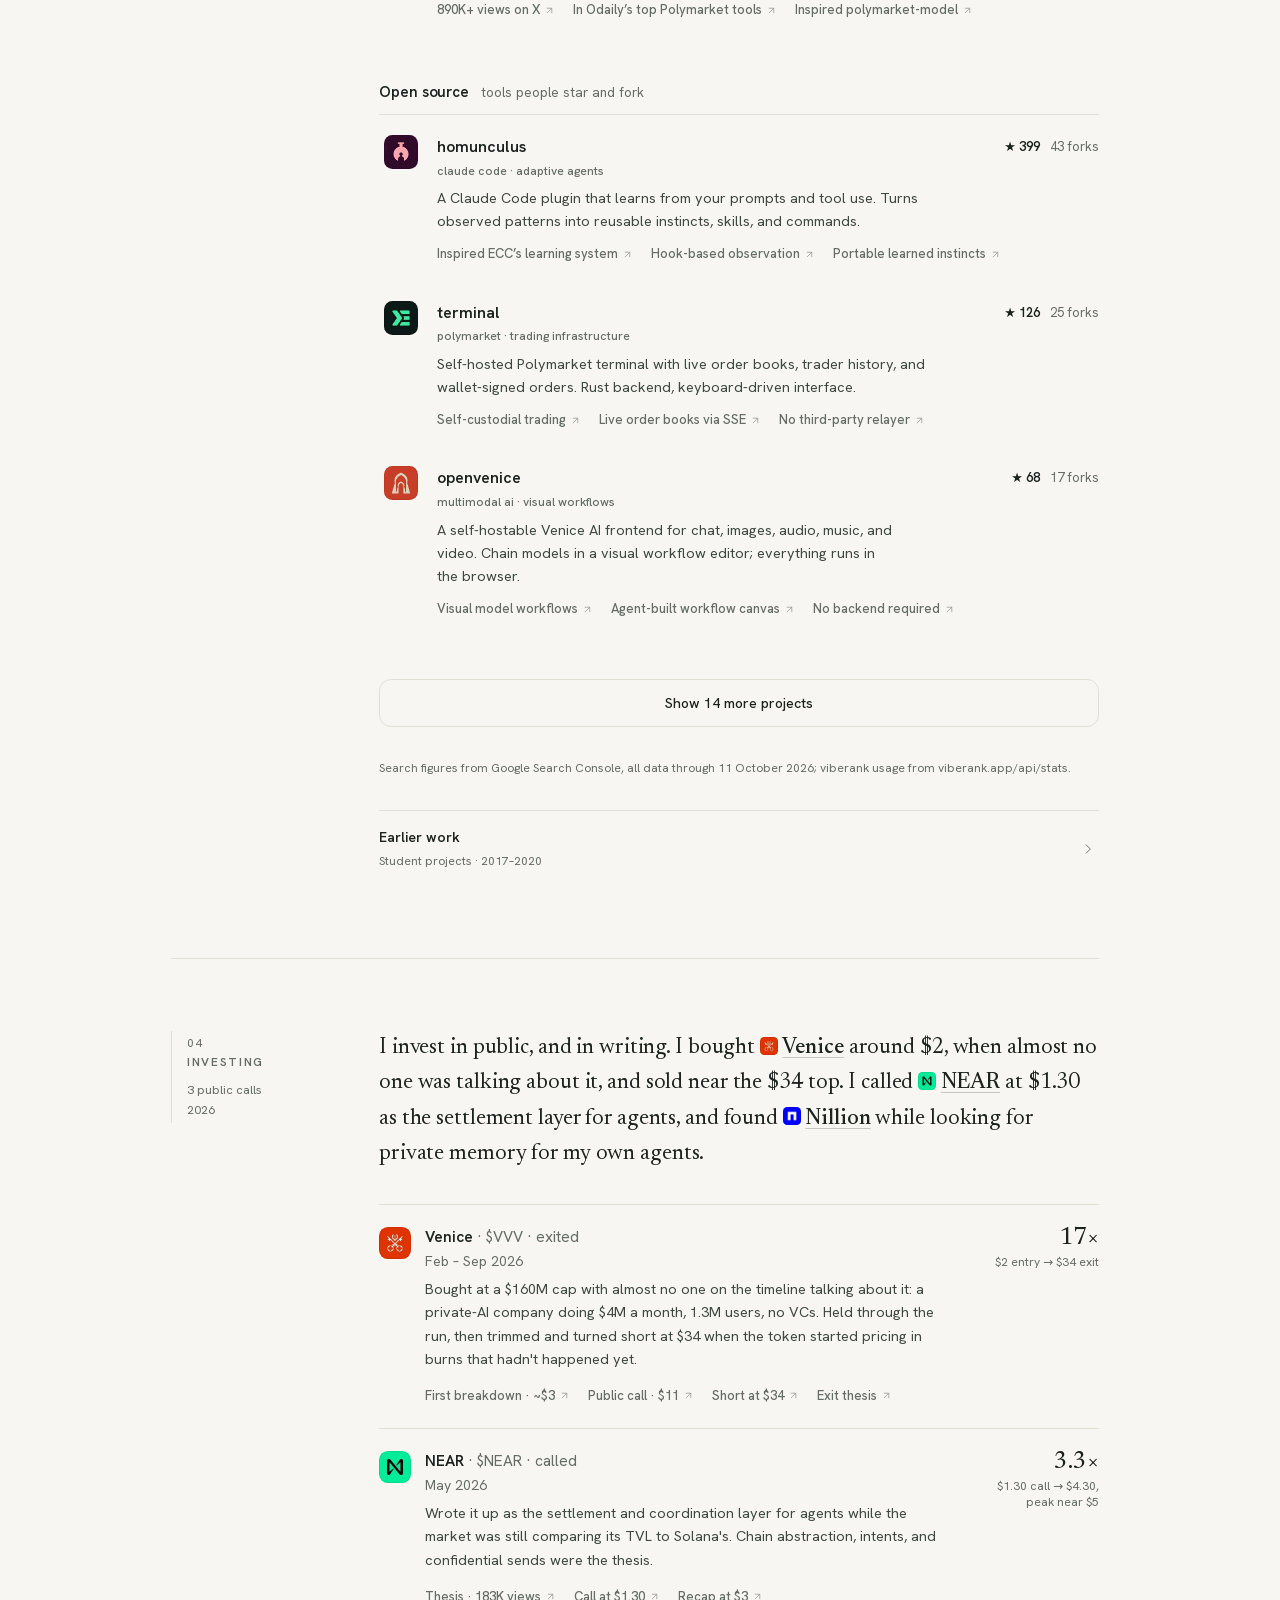
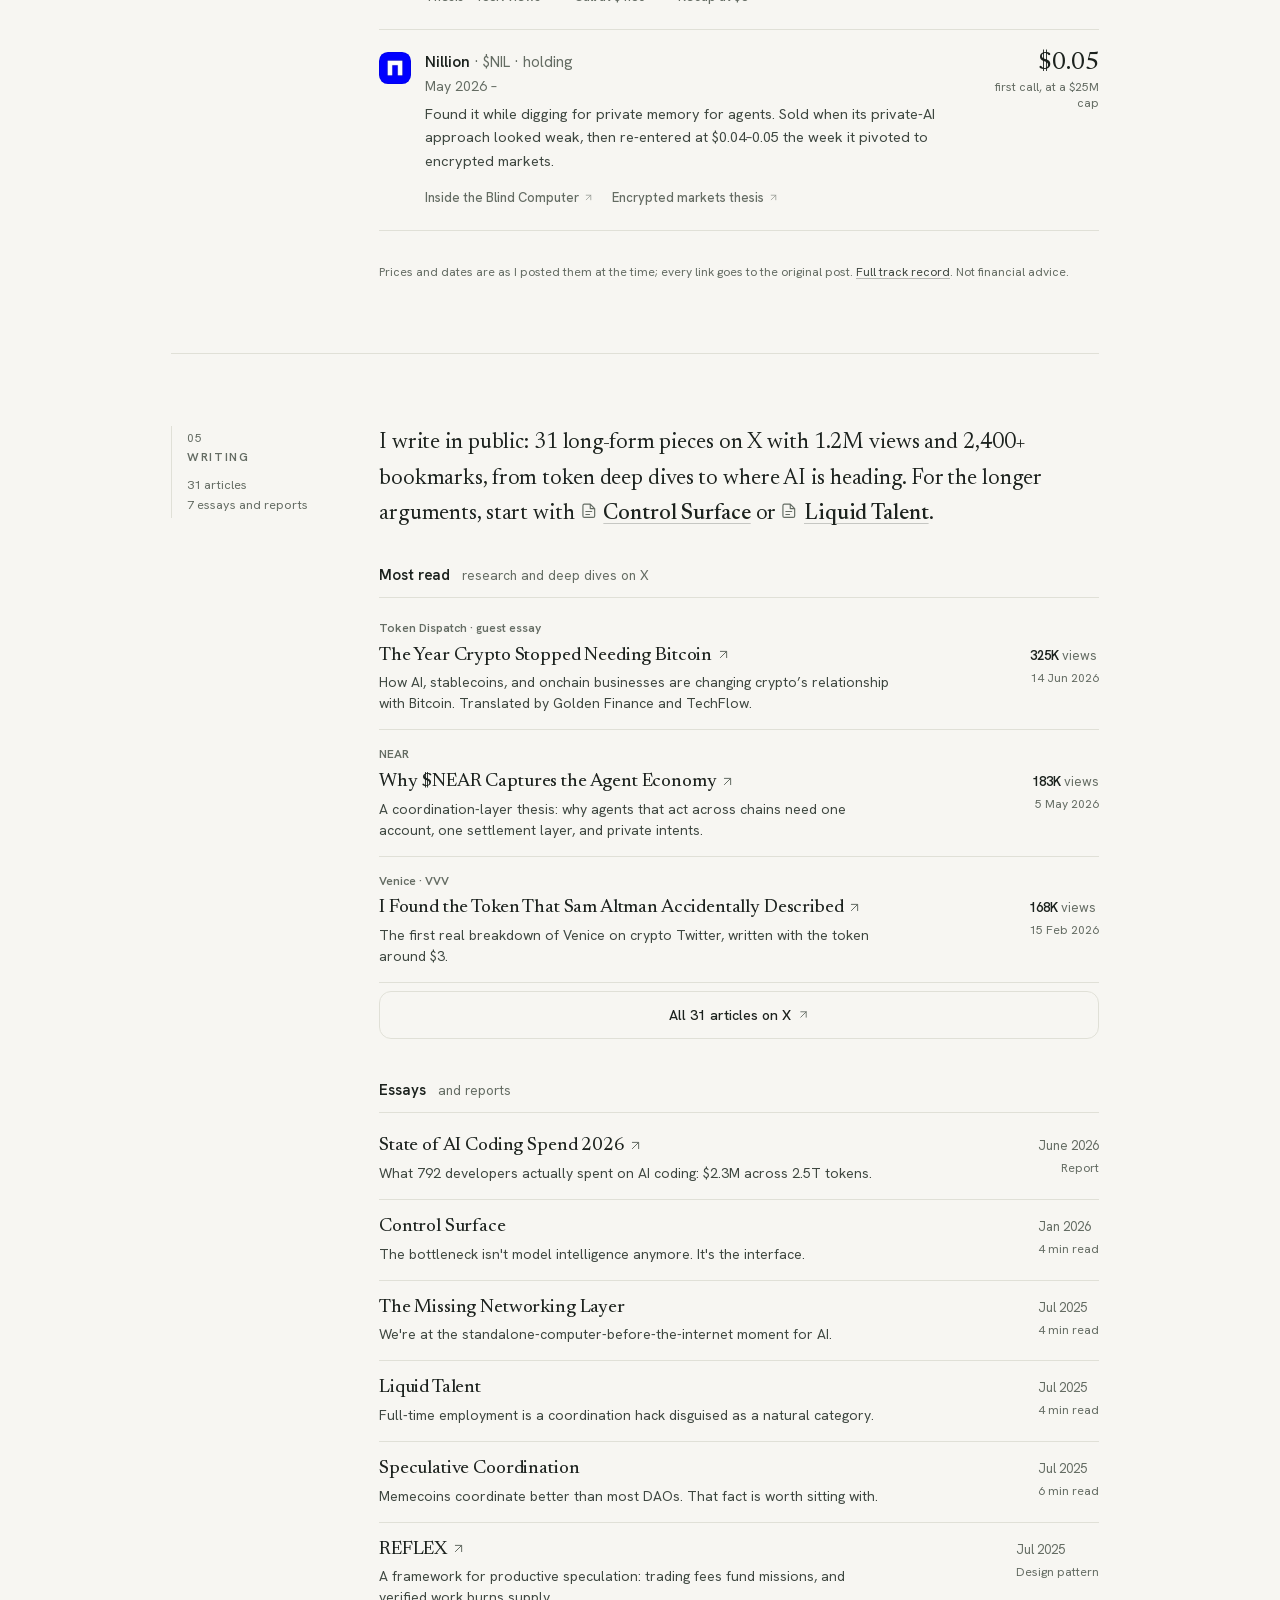
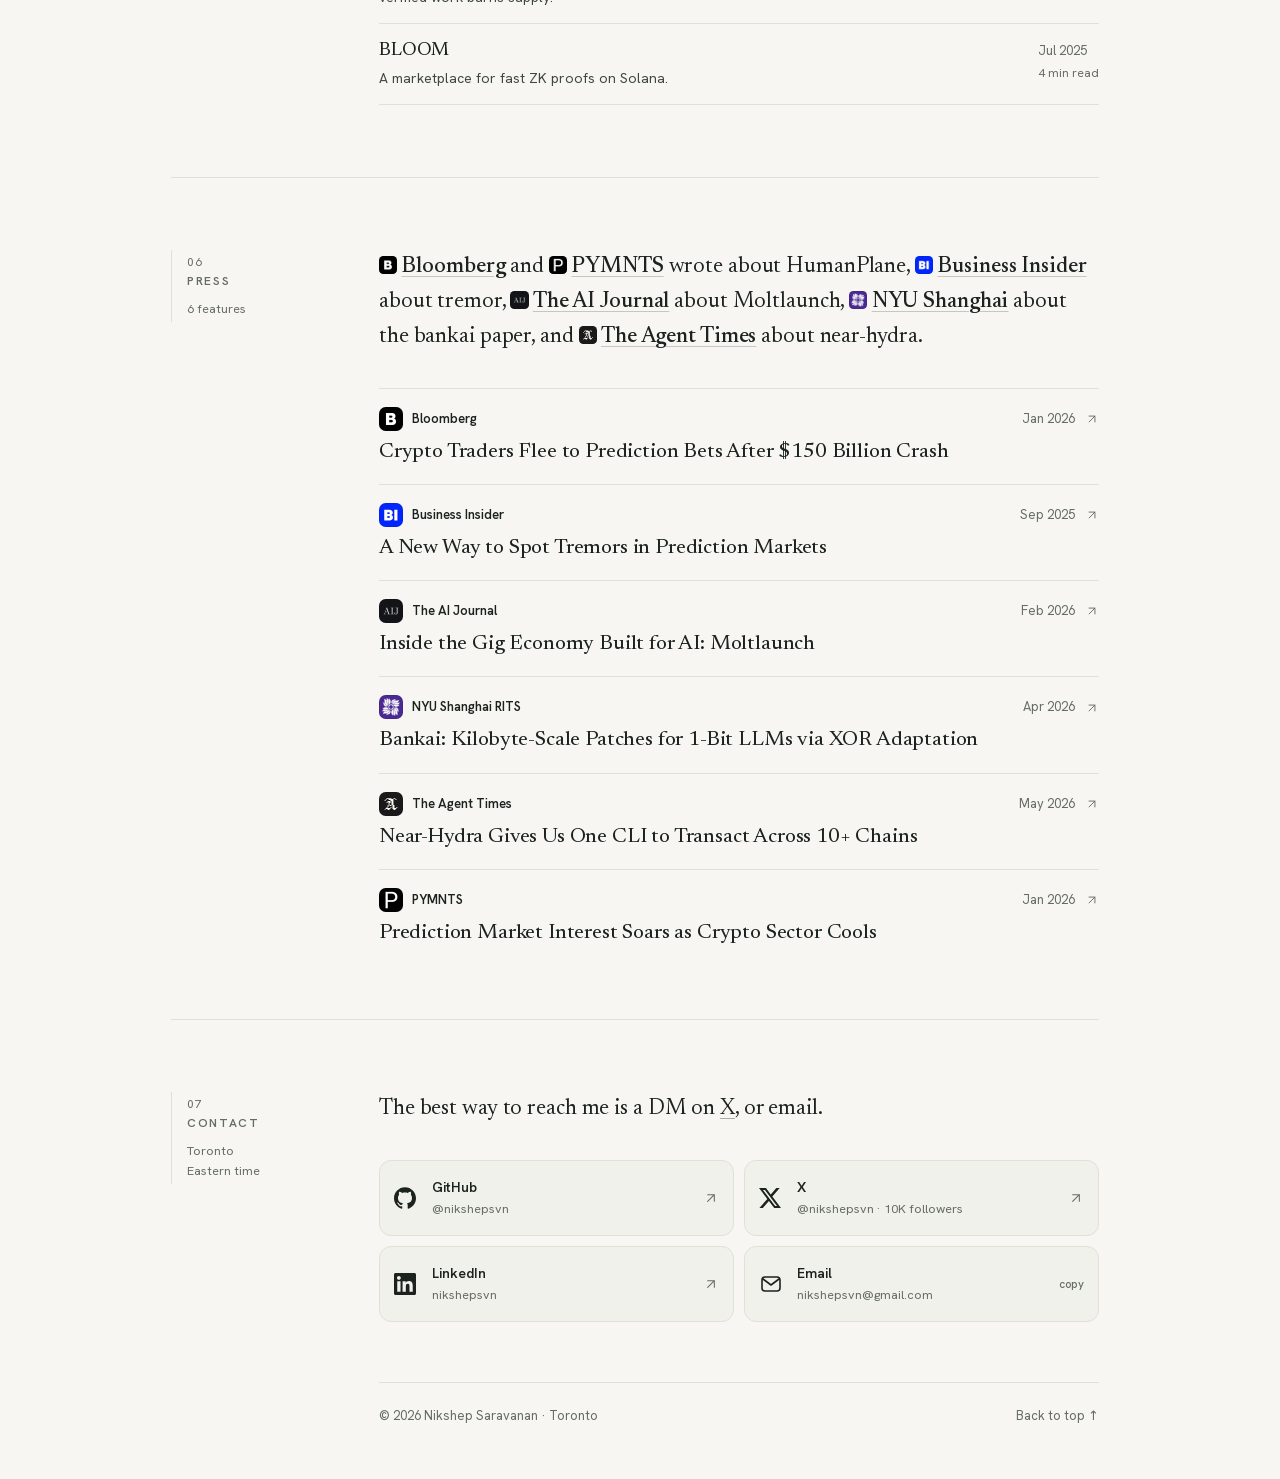
==== commit a0f4adaa: "chore: refresh github stars [skip ci]" ====
--- a/index.html
+++ b/index.html
@@ -51,7 +51,7 @@
       <div class="prose lead"><h1>I'm <b>Nikshep</b>, based in Toronto. I explore ideas by building them, at the edges of AI, crypto, and markets.</h1></div>
       <div class="prose"><p><em>Infinitely curious, delusional optimist.</em> Right now that's pointed at a consumer product I can't talk about yet. Away from the keyboard: techno, psydub, and mountains with friends.</p></div>
       <div class="hero-links"><a href="https://github.com/nikshepsvn" target="_blank" rel="noreferrer"><svg class="social-icon" viewBox="0 0 24 24" fill="currentColor" aria-hidden="true" focusable="false"><use href="logos/social.svg#github"/></svg>GitHub</a><a href="https://x.com/nikshepsvn" target="_blank" rel="noreferrer"><svg class="social-icon" viewBox="0 0 24 24" fill="currentColor" aria-hidden="true" focusable="false"><use href="logos/social.svg#x"/></svg>X</a><a href="https://linkedin.com/in/nikshepsvn" target="_blank" rel="noreferrer"><svg class="social-icon" viewBox="0 0 24 24" fill="currentColor" aria-hidden="true" focusable="false"><use href="logos/social.svg#linkedin"/></svg>LinkedIn</a><a href="mailto:nikshepsvn@gmail.com"><svg class="ui-icon" viewBox="0 0 24 24" fill="none" stroke="currentColor" stroke-width="1.6" stroke-linecap="round" stroke-linejoin="round" aria-hidden="true" focusable="false"><rect x="3" y="5" width="18" height="14" rx="3"/><path d="m4 7 8 6 8-6"/></svg>Email</a></div>
-      <ul class="hero-stats"><li><b>2</b><span>exits</span></li><li><b>$50M+</b><span>protocol volume</span></li><li><b>790K+</b><span>search impressions</span></li><li><b>1,501</b><span>GitHub stars</span></li><li><b>1.2M</b><span>article views</span></li></ul>
+      <ul class="hero-stats"><li><b>2</b><span>exits</span></li><li><b>$50M+</b><span>protocol volume</span></li><li><b>790K+</b><span>search impressions</span></li><li><b>1,502</b><span>GitHub stars</span></li><li><b>1.2M</b><span>article views</span></li></ul>
       <p class="featured-in"><span class="featured-label">Featured in</span><a href="#pr-bloomberg" data-jump="pr-bloomberg"><span class="logo" style=""><img src="logos/bloomberg.com.webp" alt="" width="96" height="96" loading="lazy" decoding="async"></span>Bloomberg</a><a href="#pr-business-insider" data-jump="pr-business-insider"><span class="logo" style=""><img src="logos/businessinsider.com.webp" alt="" width="96" height="96" loading="lazy" decoding="async"></span>Business Insider</a><a href="#pr-the-ai-journal" data-jump="pr-the-ai-journal"><span class="logo" style=""><img src="logos/aijourn.com.webp" alt="" width="96" height="96" loading="lazy" decoding="async"></span>The AI Journal</a><a href="#pr-nyu-shanghai-rits" data-jump="pr-nyu-shanghai-rits"><span class="logo" style=""><img src="logos/shanghai.nyu.edu.webp" alt="" width="96" height="96" loading="lazy" decoding="async"></span>NYU Shanghai RITS</a><a href="#pr-the-agent-times" data-jump="pr-the-agent-times"><span class="logo" style=""><img src="logos/theagenttimes.com.svg" alt="" width="96" height="96" loading="lazy" decoding="async"></span>The Agent Times</a><a href="#pr-pymnts" data-jump="pr-pymnts"><span class="logo" style=""><img src="logos/pymnts.com.webp" alt="" width="96" height="96" loading="lazy" decoding="async"></span>PYMNTS</a></p></div>
   </section>
   <section class="chap" id="ventures" aria-labelledby="ventures-h">
@@ -157,11 +157,11 @@
     <div class="side">
       <span class="side-n" aria-hidden="true">03</span>
       <h2 class="side-t" id="projects-h">Projects</h2>
-      <p class="side-m"><span>22 projects</span><span>1,501 stars</span></p>
-      <i class="side-rail" aria-hidden="true"></i>
-    </div>
-    <div class="body">
-      <div class="prose"><p>Some of it finds a real audience: <a class="pill" href="#p-modelgrep" data-jump="p-modelgrep"><span class="logo project-logo" aria-hidden="true"><img src="logos/projects/modelgrep.svg" alt="" width="48" height="48" loading="lazy" decoding="async"></span>modelgrep</a> and <a class="pill" href="#p-viberank" data-jump="p-viberank"><span class="logo project-logo" aria-hidden="true"><img src="logos/projects/viberank.svg" alt="" width="48" height="48" loading="lazy" decoding="async"></span>viberank</a> both pull steady search traffic, and <a class="pill" href="#p-homunculus" data-jump="p-homunculus"><span class="logo project-logo" aria-hidden="true"><img src="logos/projects/homunculus.webp" alt="" width="48" height="48" loading="lazy" decoding="async"></span>homunculus</a> helped inspire the learning system in everything-claude-code.</p><p>On the research side, <a class="pill" href="#p-thimble" data-jump="p-thimble"><span class="logo project-logo" aria-hidden="true"><img src="logos/projects/thimble.webp" alt="" width="48" height="48" loading="lazy" decoding="async"></span>thimble</a> puts structured tool calling into a 48M-parameter model, <a class="pill" href="#p-bankai" data-jump="p-bankai"><span class="logo project-logo" aria-hidden="true"><img src="logos/projects/bankai.webp" alt="" width="48" height="48" loading="lazy" decoding="async"></span>bankai</a> adapts 1-bit LLMs with tiny XOR patches, and I built the orchestrator behind <span class="mention"><a class="pill" href="#p-mc-bench" data-jump="p-mc-bench"><span class="logo project-logo" aria-hidden="true"><img src="logos/projects/mc-bench.svg" alt="" width="48" height="48" loading="lazy" decoding="async"></span>MC-Bench</a>.</span> Upstream, two of my fixes ship in Nous Research's <a href="https://github.com/NousResearch/hermes-agent/commit/d82a69b" target="_blank" rel="noreferrer">Hermes Agent</a>. In all: 1,501 GitHub stars across 22 projects.</p></div>
+      <p class="side-m"><span>22 projects</span><span>1,502 stars</span></p>
+      <i class="side-rail" aria-hidden="true"></i>
+    </div>
+    <div class="body">
+      <div class="prose"><p>Some of it finds a real audience: <a class="pill" href="#p-modelgrep" data-jump="p-modelgrep"><span class="logo project-logo" aria-hidden="true"><img src="logos/projects/modelgrep.svg" alt="" width="48" height="48" loading="lazy" decoding="async"></span>modelgrep</a> and <a class="pill" href="#p-viberank" data-jump="p-viberank"><span class="logo project-logo" aria-hidden="true"><img src="logos/projects/viberank.svg" alt="" width="48" height="48" loading="lazy" decoding="async"></span>viberank</a> both pull steady search traffic, and <a class="pill" href="#p-homunculus" data-jump="p-homunculus"><span class="logo project-logo" aria-hidden="true"><img src="logos/projects/homunculus.webp" alt="" width="48" height="48" loading="lazy" decoding="async"></span>homunculus</a> helped inspire the learning system in everything-claude-code.</p><p>On the research side, <a class="pill" href="#p-thimble" data-jump="p-thimble"><span class="logo project-logo" aria-hidden="true"><img src="logos/projects/thimble.webp" alt="" width="48" height="48" loading="lazy" decoding="async"></span>thimble</a> puts structured tool calling into a 48M-parameter model, <a class="pill" href="#p-bankai" data-jump="p-bankai"><span class="logo project-logo" aria-hidden="true"><img src="logos/projects/bankai.webp" alt="" width="48" height="48" loading="lazy" decoding="async"></span>bankai</a> adapts 1-bit LLMs with tiny XOR patches, and I built the orchestrator behind <span class="mention"><a class="pill" href="#p-mc-bench" data-jump="p-mc-bench"><span class="logo project-logo" aria-hidden="true"><img src="logos/projects/mc-bench.svg" alt="" width="48" height="48" loading="lazy" decoding="async"></span>MC-Bench</a>.</span> Upstream, two of my fixes ship in Nous Research's <a href="https://github.com/NousResearch/hermes-agent/commit/d82a69b" target="_blank" rel="noreferrer">Hermes Agent</a>. In all: 1,502 GitHub stars across 22 projects.</p></div>
       <div class="community">
     <p class="community-h">Starred and followed by <b>1,521</b> developers in <b>50</b> countries, including people at</p>
     <div class="orgs"><span class="org"><span class="logo" style=""><img src="logos/google.com.webp" alt="" width="96" height="96" loading="lazy" decoding="async"></span>Google</span><span class="org"><span class="logo" style=""><img src="logos/microsoft.com.webp" alt="" width="96" height="96" loading="lazy" decoding="async"></span>Microsoft</span><span class="org"><span class="logo" style=""><img src="logos/meta.com.webp" alt="" width="96" height="96" loading="lazy" decoding="async"></span>Meta</span><span class="org"><span class="logo" style=""><img src="logos/apple.com.webp" alt="" width="96" height="96" loading="lazy" decoding="async"></span>Apple</span><span class="org"><span class="logo" style=""><img src="logos/amazon.com.webp" alt="" width="96" height="96" loading="lazy" decoding="async"></span>Amazon</span><span class="org"><span class="logo" style=""><img src="logos/nvidia.com.webp" alt="" width="96" height="96" loading="lazy" decoding="async"></span>NVIDIA</span><span class="org"><span class="logo" style=""><img src="logos/vercel.com.webp" alt="" width="96" height="96" loading="lazy" decoding="async"></span>Vercel</span><span class="org"><span class="logo" style=""><img src="logos/stripe.com.webp" alt="" width="96" height="96" loading="lazy" decoding="async"></span>Stripe</span><span class="org"><span class="logo" style=""><img src="logos/airbnb.com.webp" alt="" width="96" height="96" loading="lazy" decoding="async"></span>Airbnb</span><span class="org"><span class="logo" style=""><img src="logos/spacex.com.webp" alt="" width="96" height="96" loading="lazy" decoding="async"></span>SpaceX</span><span class="org"><span class="logo" style=""><img src="logos/tencent.com.webp" alt="" width="96" height="96" loading="lazy" decoding="async"></span>Tencent</span><span class="org"><span class="logo" style=""><img src="logos/bytedance.com.webp" alt="" width="96" height="96" loading="lazy" decoding="async"></span>ByteDance</span><span class="org"><span class="logo" style=""><img src="logos/atlassian.com.webp" alt="" width="96" height="96" loading="lazy" decoding="async"></span>Atlassian</span></div>
@@ -205,7 +205,7 @@
   </a><div class="highlights project-highlights"><a class="highlight" href="https://x.com/nikshepsvn/status/2005747452113195483" target="_blank" rel="noreferrer" title="Source: Launch posts on X, Dec 2025 – Jan 2026" aria-label="890K+ views on X — source: Launch posts on X, Dec 2025 – Jan 2026">890K+ views on X<svg class="ui-icon" viewBox="0 0 24 24" fill="none" stroke="currentColor" stroke-width="1.6" stroke-linecap="round" stroke-linejoin="round" aria-hidden="true" focusable="false"><path d="M7 17 17 7M7 7h10v10"/></svg></a><a class="highlight" href="https://www.odaily.news/zh-CN/post/5209012" target="_blank" rel="noreferrer" title="Source: Odaily, 27 Jan 2026" aria-label="In Odaily’s top Polymarket tools — source: Odaily, 27 Jan 2026">In Odaily’s top Polymarket tools<svg class="ui-icon" viewBox="0 0 24 24" fill="none" stroke="currentColor" stroke-width="1.6" stroke-linecap="round" stroke-linejoin="round" aria-hidden="true" focusable="false"><path d="M7 17 17 7M7 7h10v10"/></svg></a><a class="highlight" href="https://github.com/shubhxho/polymarket-model" target="_blank" rel="noreferrer" title="Source: polymarket-model README, built on the LACUNA thesis" aria-label="Inspired polymarket-model — source: polymarket-model README, built on the LACUNA thesis">Inspired polymarket-model<svg class="ui-icon" viewBox="0 0 24 24" fill="none" stroke="currentColor" stroke-width="1.6" stroke-linecap="round" stroke-linejoin="round" aria-hidden="true" focusable="false"><path d="M7 17 17 7M7 7h10v10"/></svg></a></div></li><li class="project" data-fold hidden><a class="proj" id="p-mc-bench" href="https://github.com/mc-bench/orchestrator" target="_blank" rel="noreferrer">
     <span class="logo project-logo" aria-hidden="true"><img src="logos/projects/mc-bench.svg" alt="" width="48" height="48" loading="lazy" decoding="async"></span>
     <span class="proj-name"><span>MC-Bench</span><small>llm evaluation · infrastructure</small></span>
-    <span class="proj-meta"><b aria-label="168 GitHub stars"><span aria-hidden="true">★</span> 168</b><span>8 forks</span></span>
+    <span class="proj-meta"><b aria-label="169 GitHub stars"><span aria-hidden="true">★</span> 169</b><span>8 forks</span></span>
     <span class="proj-sum">Built the core orchestrator for MC-Bench: concurrent, containerized Minecraft builds that people compare to evaluate LLMs.</span>
     
   </a><div class="highlights project-highlights"><a class="highlight" href="https://github.com/mc-bench/orchestrator/graphs/contributors" target="_blank" rel="noreferrer" title="Source: GitHub contributor history" aria-label="31 of 33 commits — source: GitHub contributor history">31 of 33 commits<svg class="ui-icon" viewBox="0 0 24 24" fill="none" stroke="currentColor" stroke-width="1.6" stroke-linecap="round" stroke-linejoin="round" aria-hidden="true" focusable="false"><path d="M7 17 17 7M7 7h10v10"/></svg></a><a class="highlight" href="https://techcrunch.com/2025/03/20/a-high-schooler-built-a-website-that-lets-you-challenge-ai-models-to-a-minecraft-build-off/" target="_blank" rel="noreferrer" title="Source: TechCrunch" aria-label="MC-Bench in TechCrunch — source: TechCrunch">MC-Bench in TechCrunch<svg class="ui-icon" viewBox="0 0 24 24" fill="none" stroke="currentColor" stroke-width="1.6" stroke-linecap="round" stroke-linejoin="round" aria-hidden="true" focusable="false"><path d="M7 17 17 7M7 7h10v10"/></svg></a><a class="highlight" href="https://github.com/mc-bench/orchestrator" target="_blank" rel="noreferrer" title="Source: Project documentation" aria-label="Docker + Redis job queue — source: Project documentation">Docker + Redis job queue<svg class="ui-icon" viewBox="0 0 24 24" fill="none" stroke="currentColor" stroke-width="1.6" stroke-linecap="round" stroke-linejoin="round" aria-hidden="true" focusable="false"><path d="M7 17 17 7M7 7h10v10"/></svg></a></div></li><li class="project" data-fold hidden><a class="proj" id="p-veilstream" href="https://github.com/nikshepsvn/veilstream" target="_blank" rel="noreferrer">
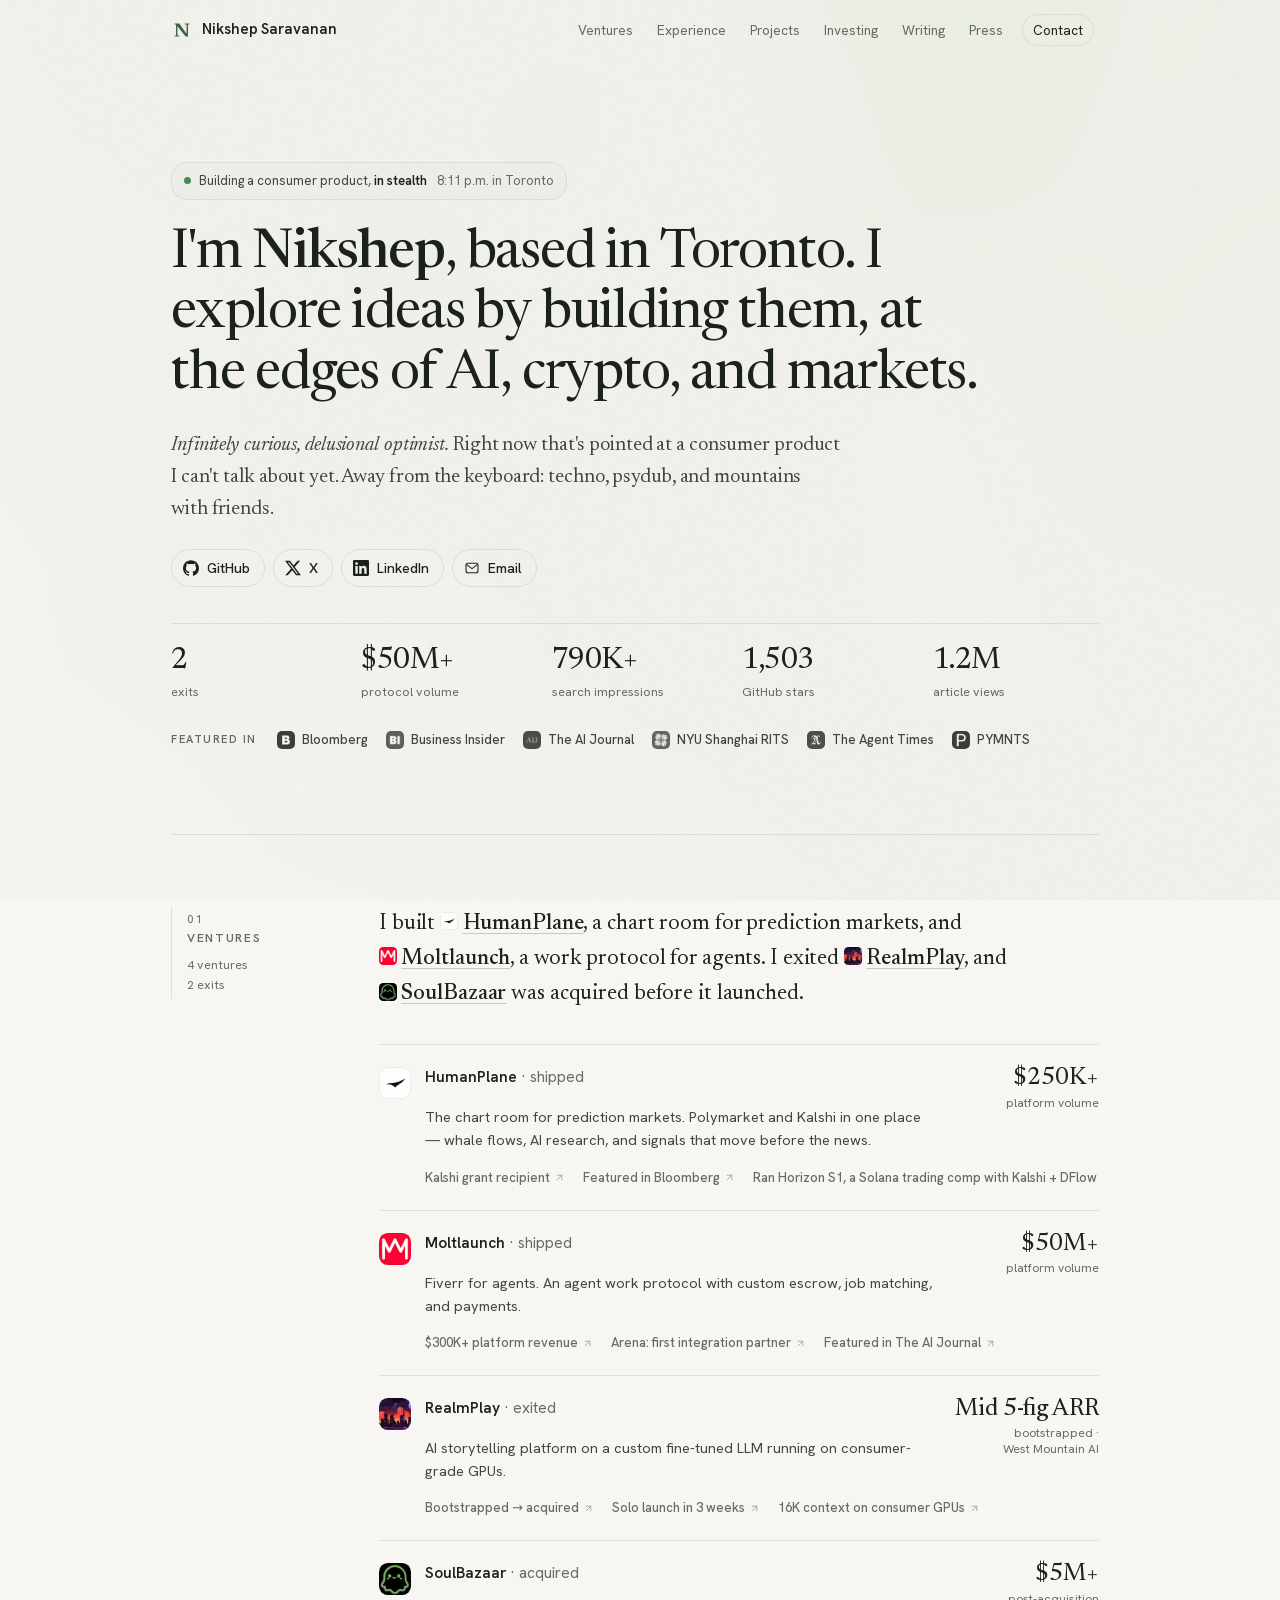
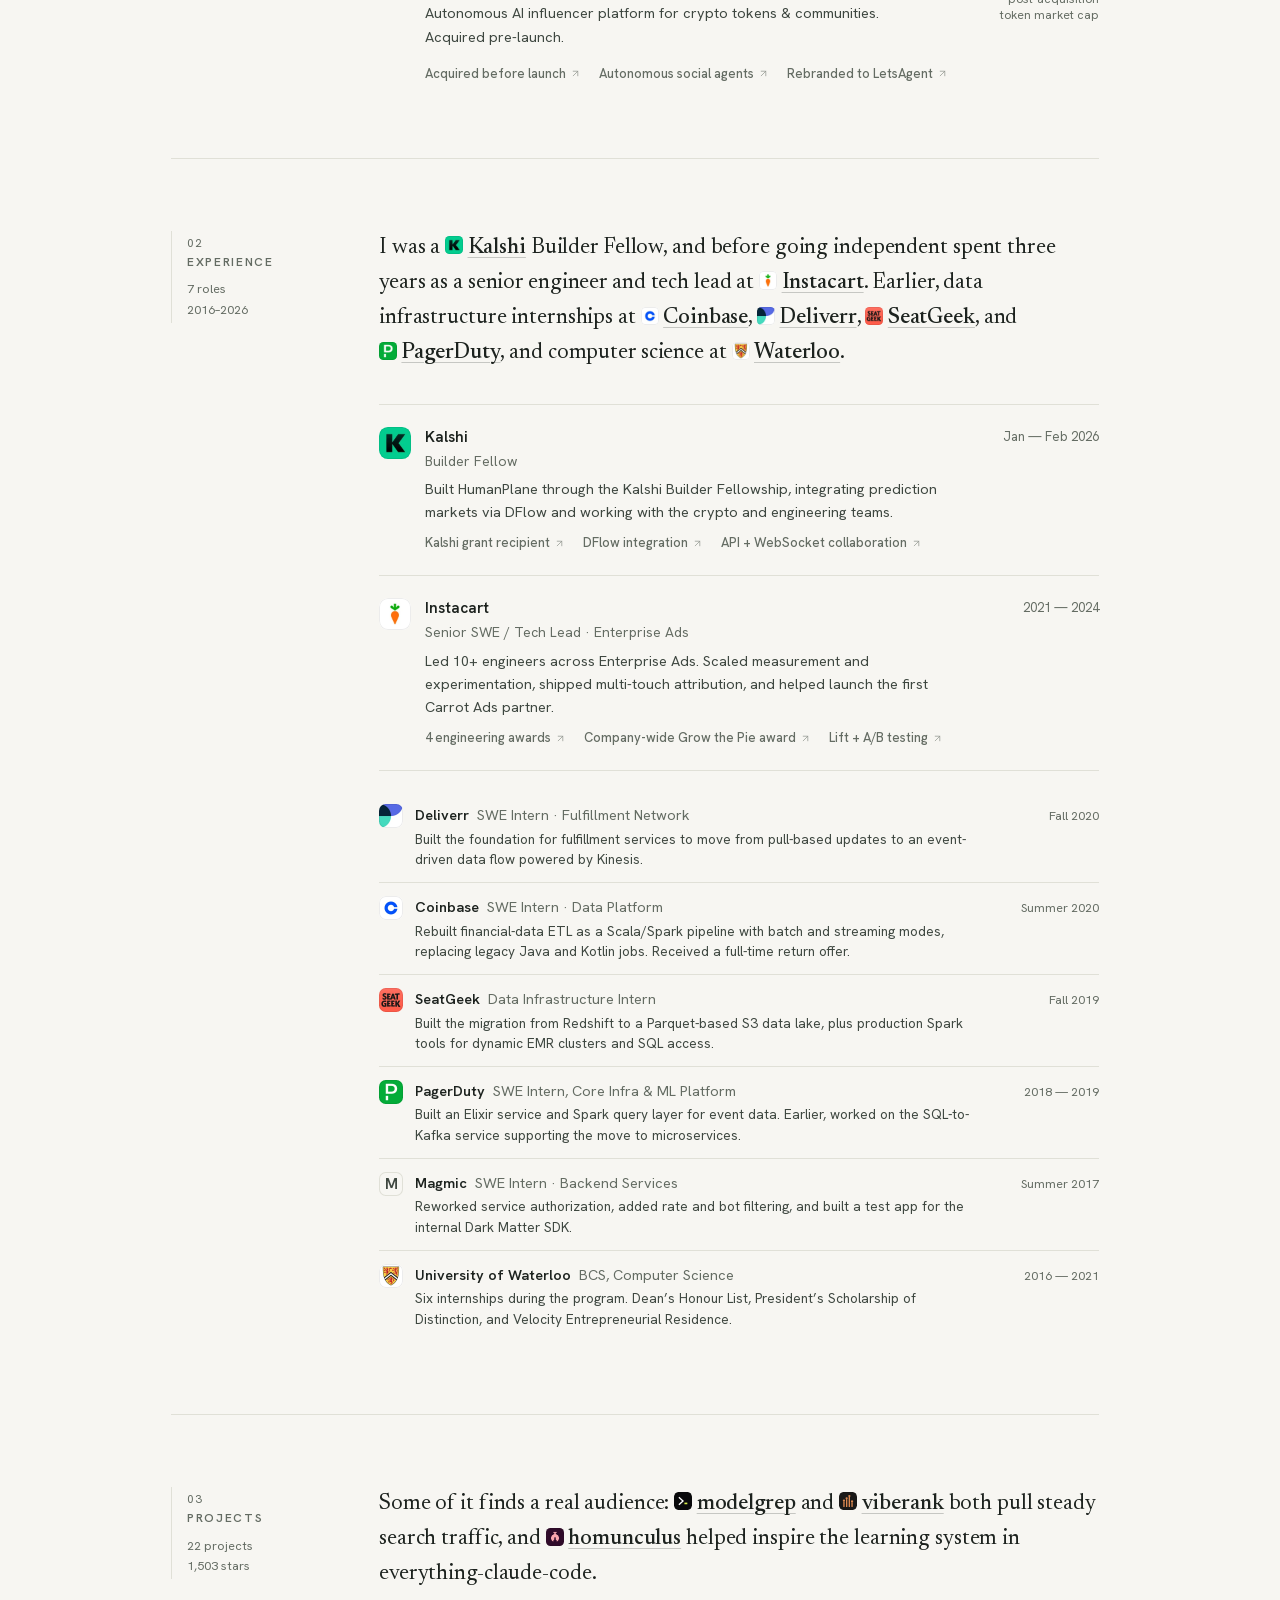
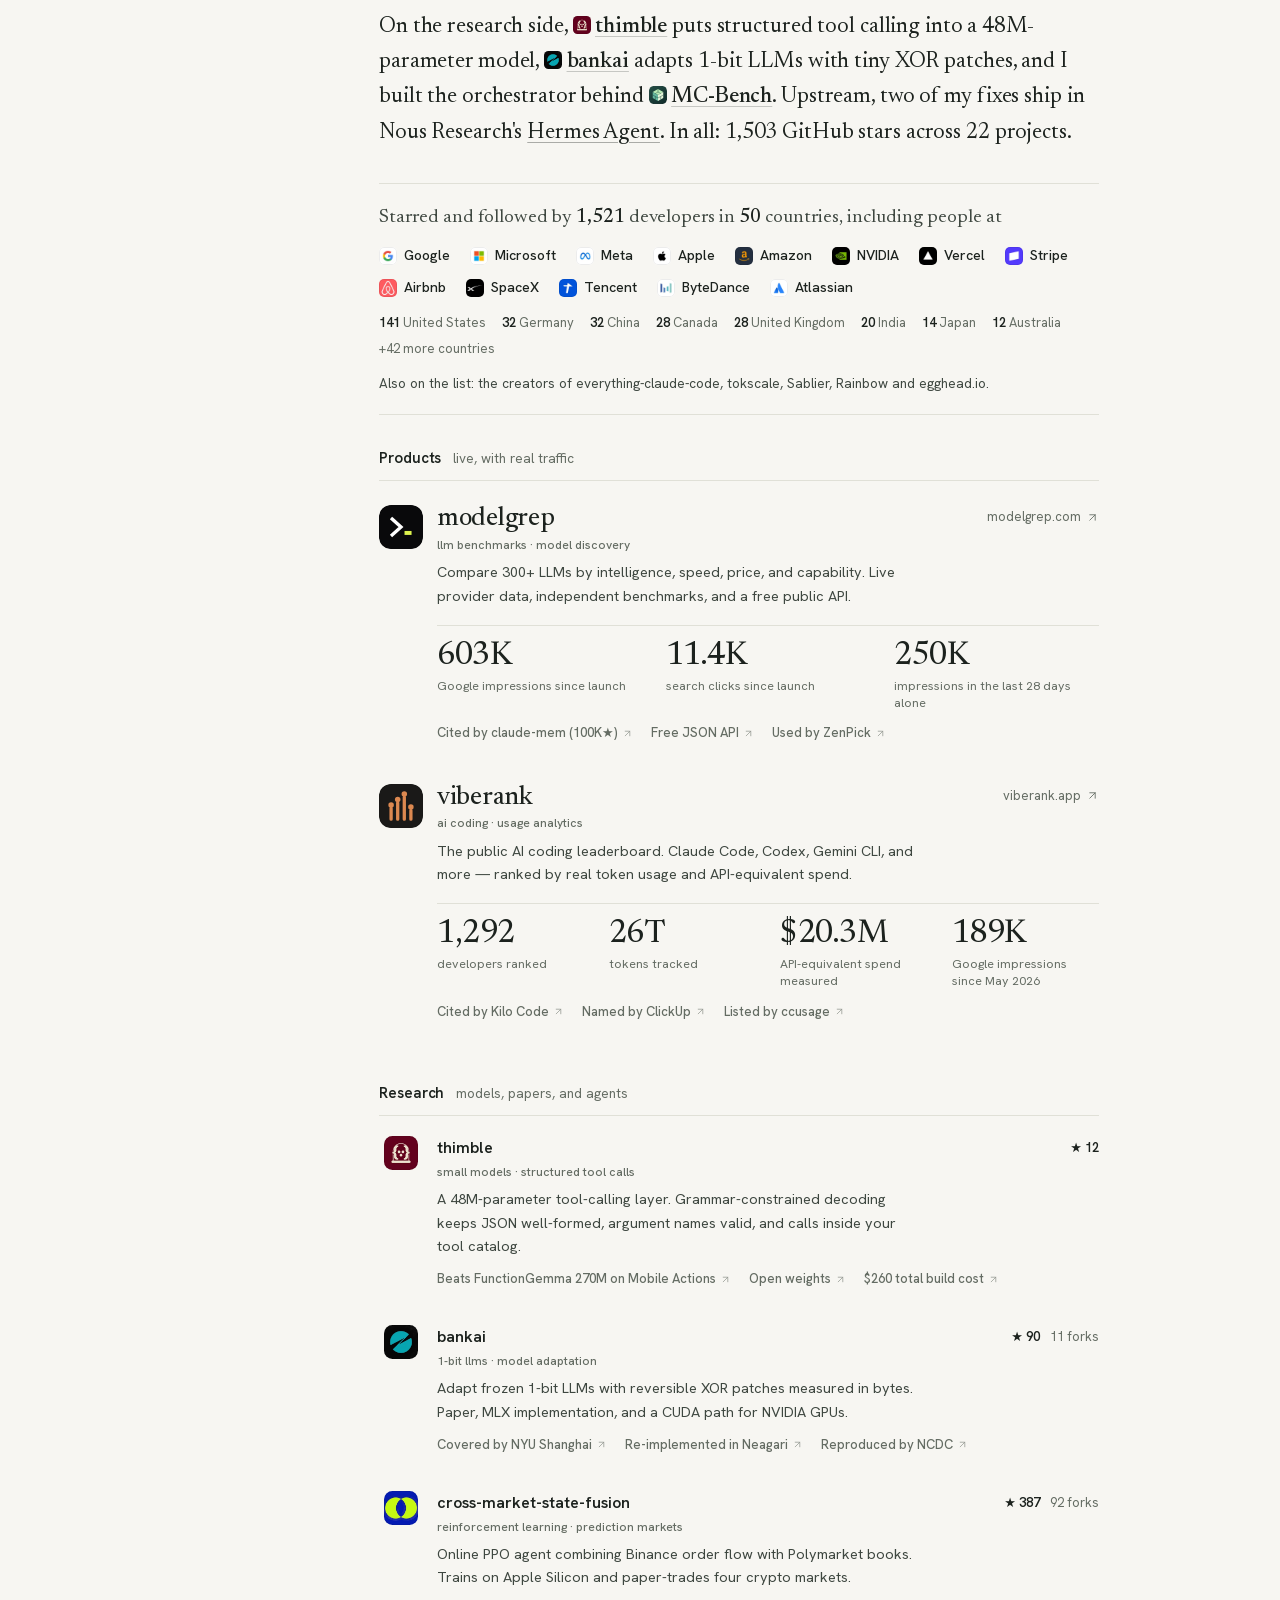
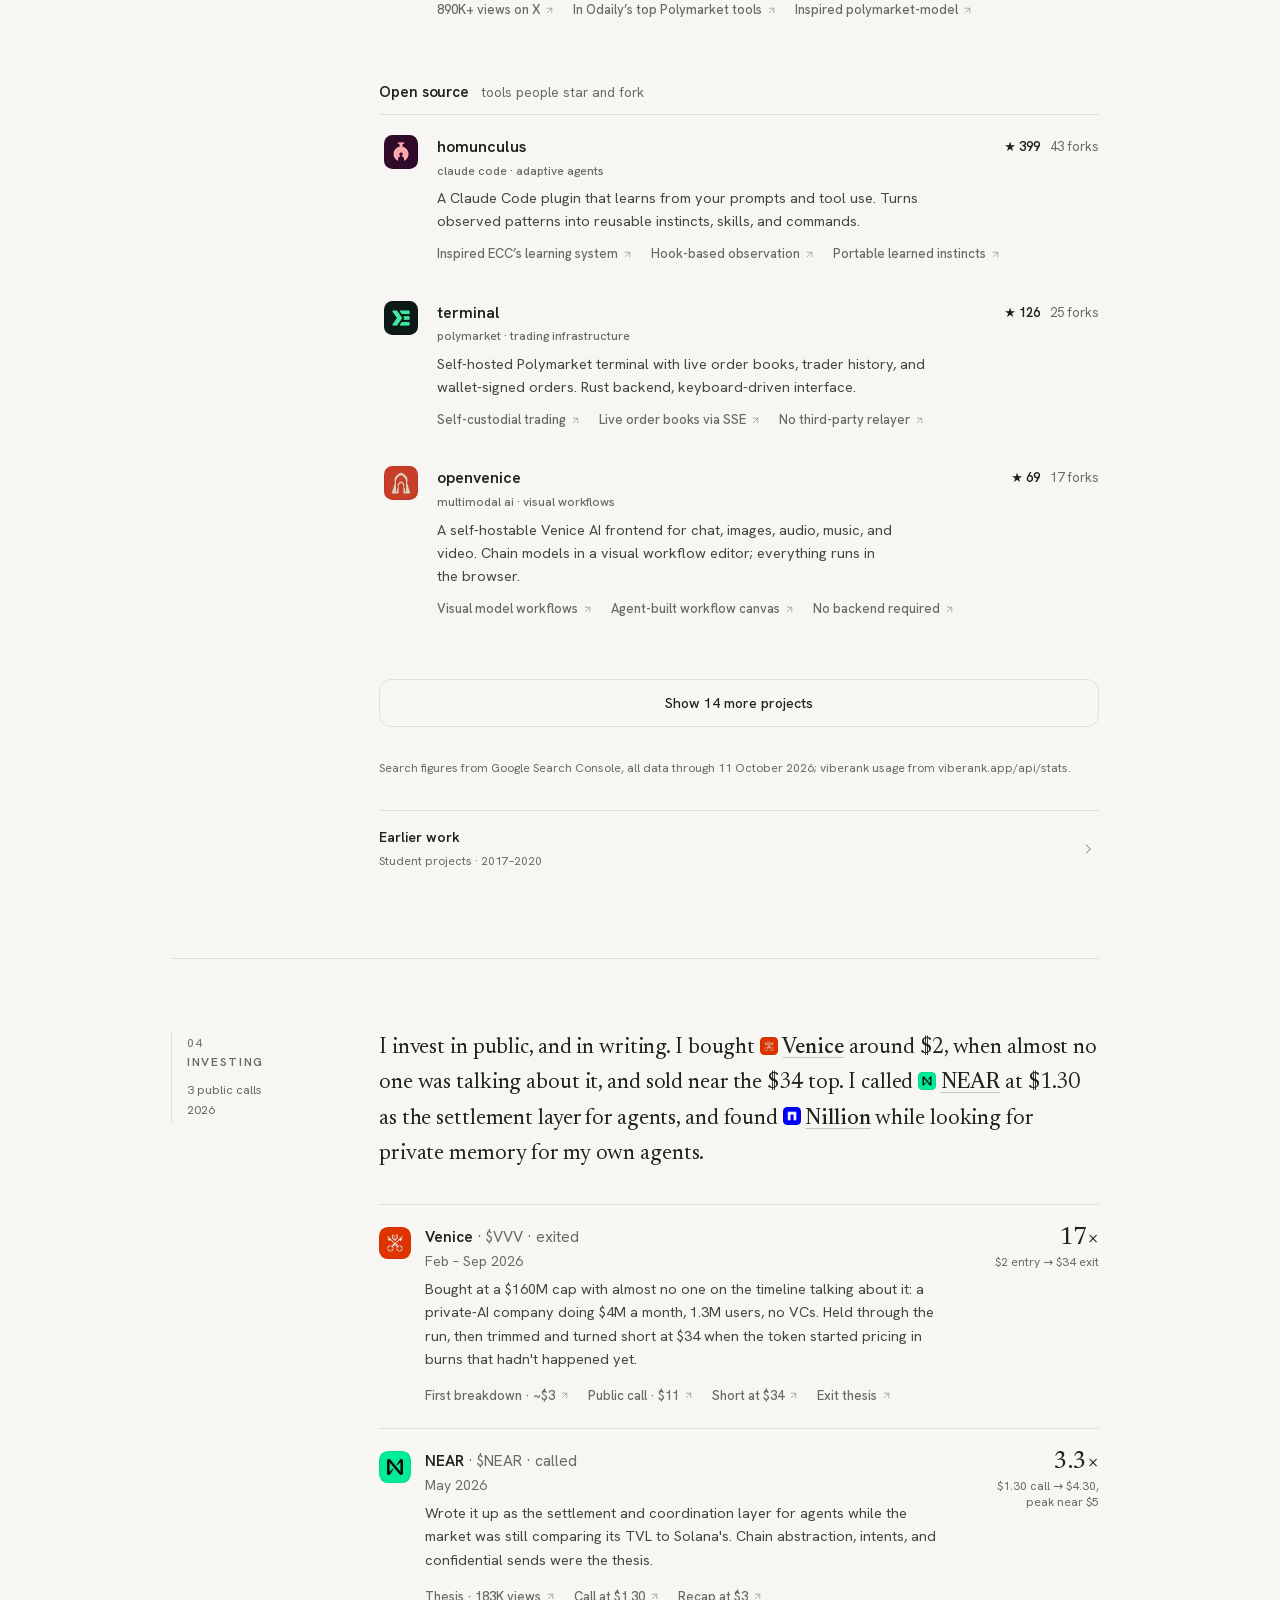
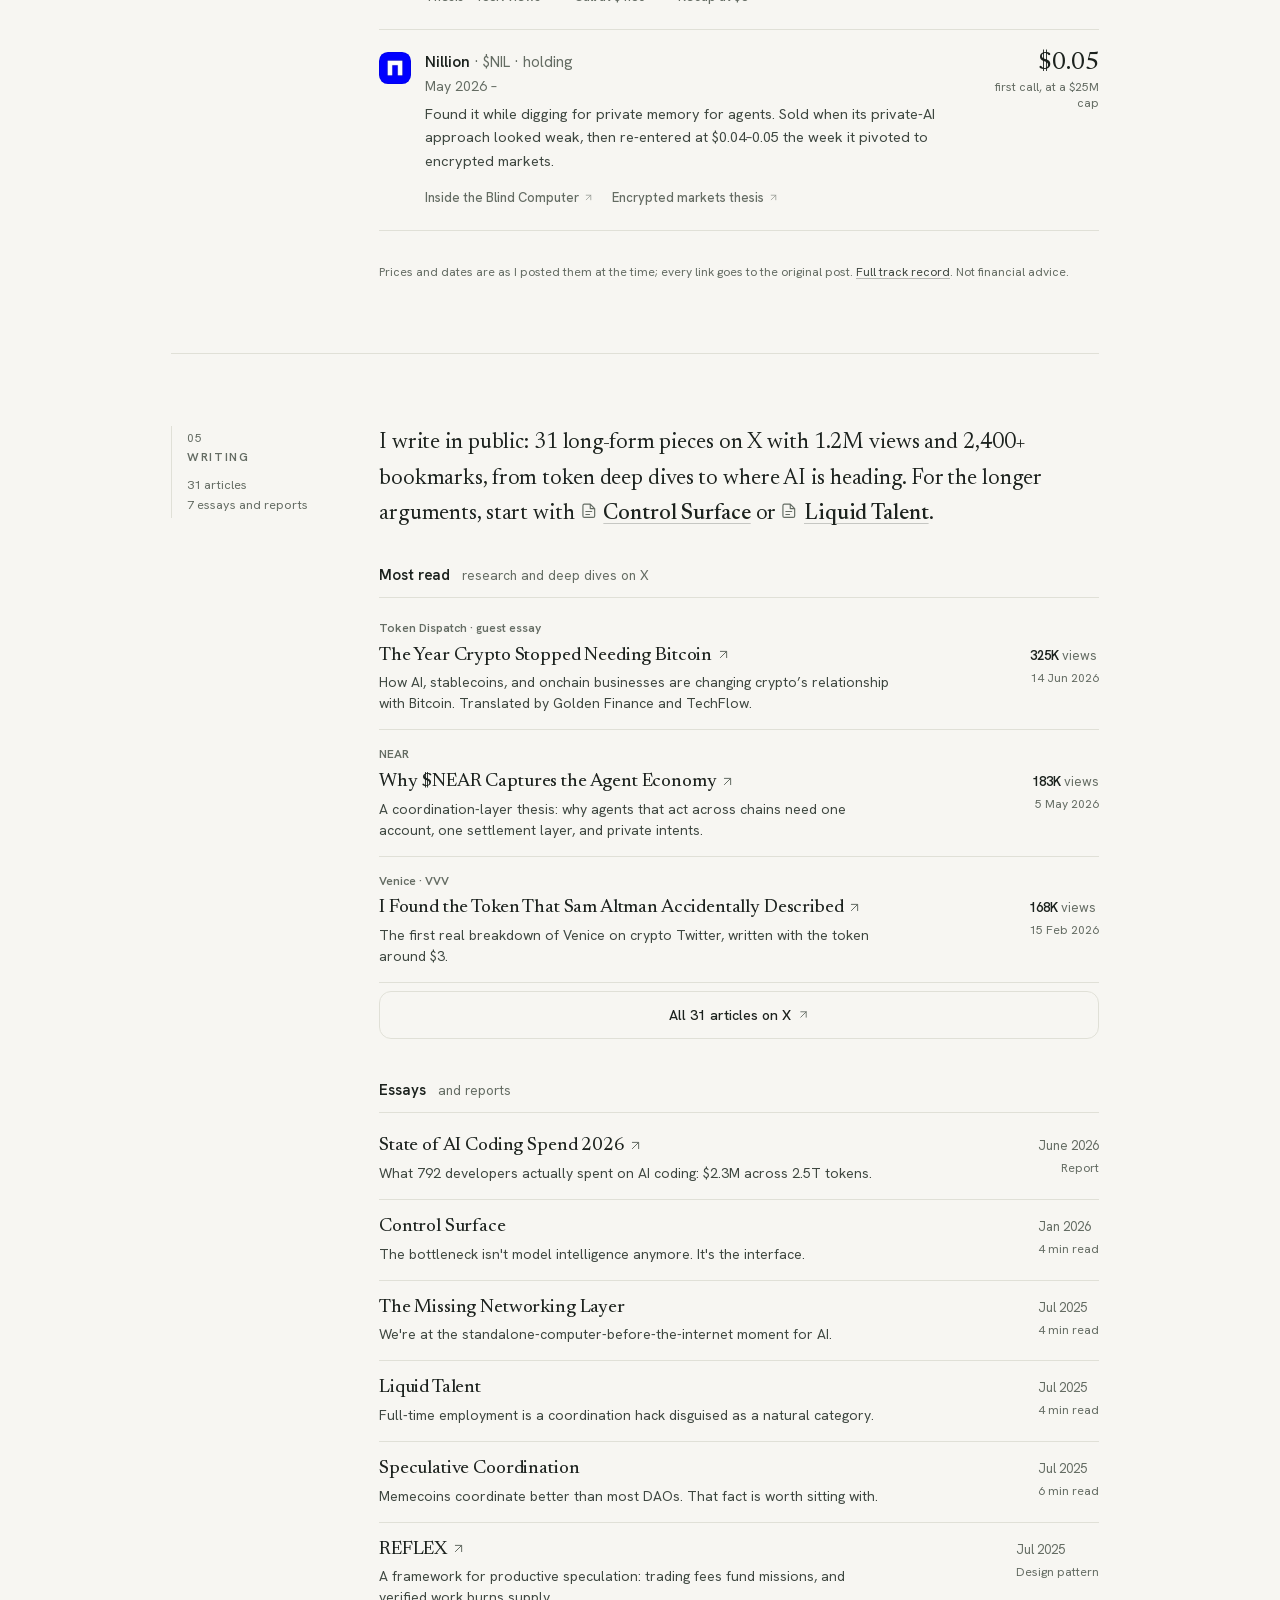
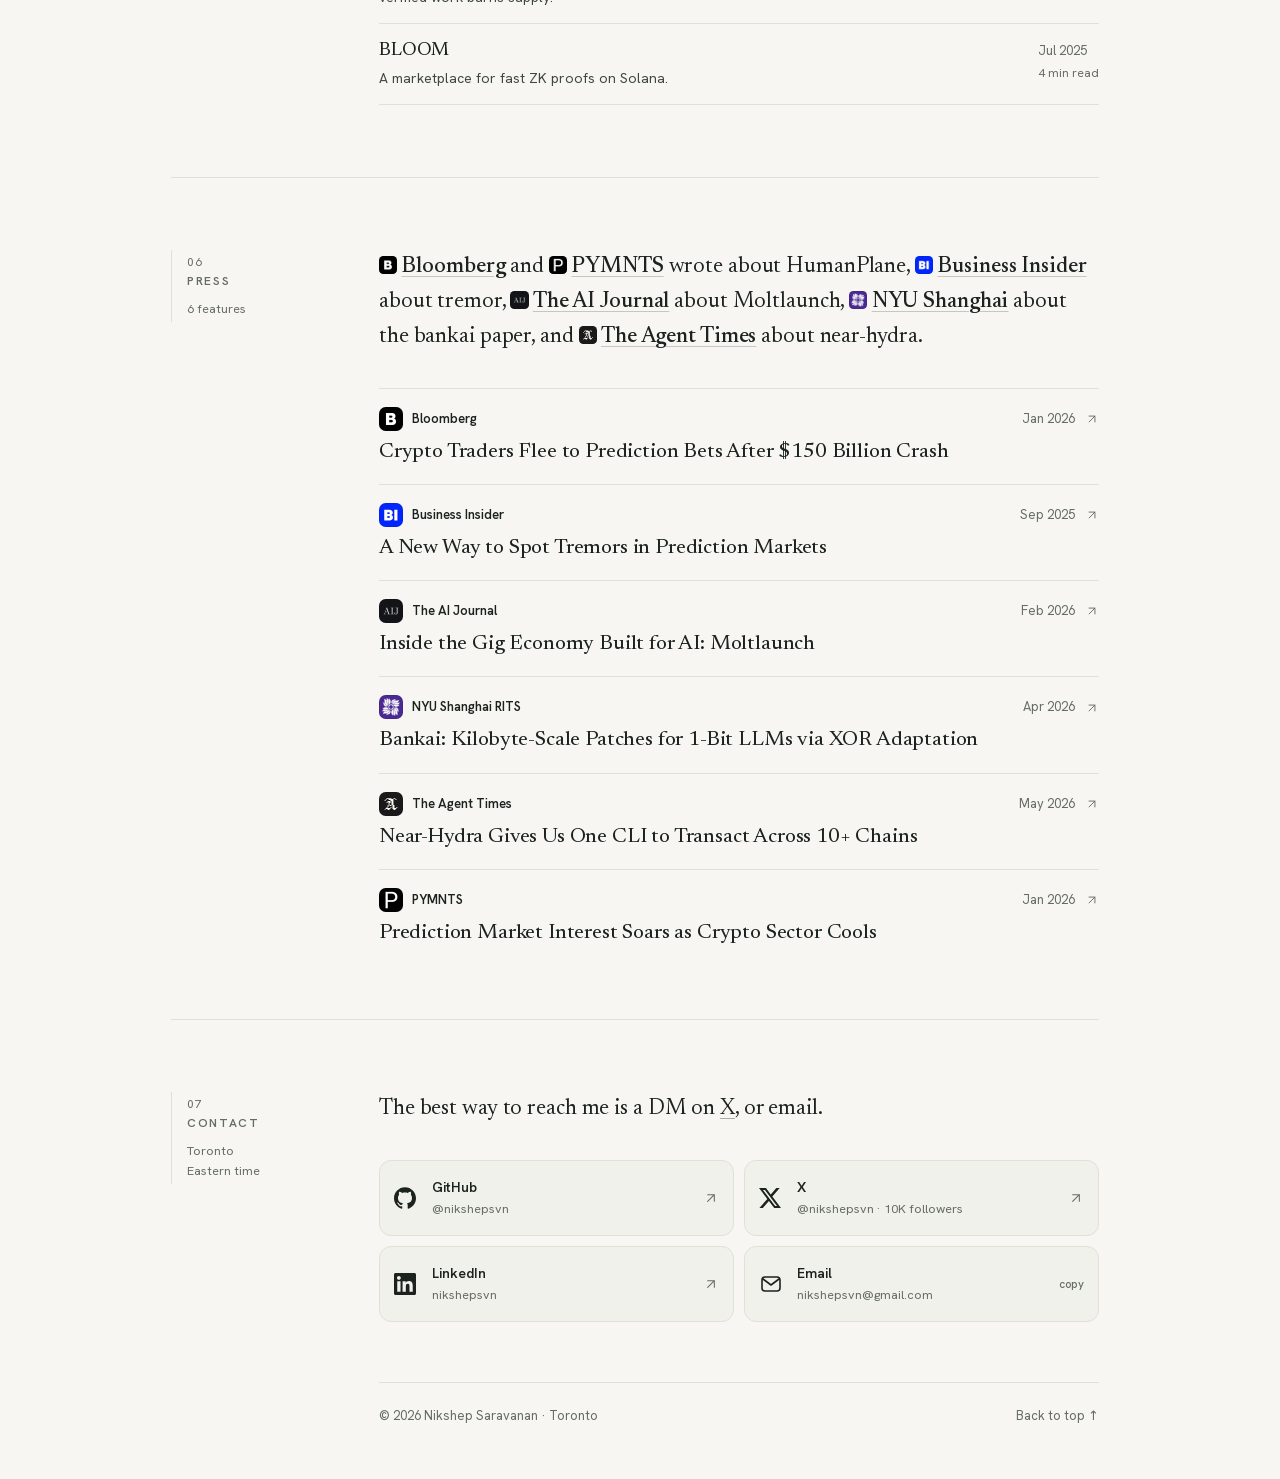
==== commit 0d3f919c: "chore: refresh github stars [skip ci]" ====
--- a/index.html
+++ b/index.html
@@ -51,7 +51,7 @@
       <div class="prose lead"><h1>I'm <b>Nikshep</b>, based in Toronto. I explore ideas by building them, at the edges of AI, crypto, and markets.</h1></div>
       <div class="prose"><p><em>Infinitely curious, delusional optimist.</em> Right now that's pointed at a consumer product I can't talk about yet. Away from the keyboard: techno, psydub, and mountains with friends.</p></div>
       <div class="hero-links"><a href="https://github.com/nikshepsvn" target="_blank" rel="noreferrer"><svg class="social-icon" viewBox="0 0 24 24" fill="currentColor" aria-hidden="true" focusable="false"><use href="logos/social.svg#github"/></svg>GitHub</a><a href="https://x.com/nikshepsvn" target="_blank" rel="noreferrer"><svg class="social-icon" viewBox="0 0 24 24" fill="currentColor" aria-hidden="true" focusable="false"><use href="logos/social.svg#x"/></svg>X</a><a href="https://linkedin.com/in/nikshepsvn" target="_blank" rel="noreferrer"><svg class="social-icon" viewBox="0 0 24 24" fill="currentColor" aria-hidden="true" focusable="false"><use href="logos/social.svg#linkedin"/></svg>LinkedIn</a><a href="mailto:nikshepsvn@gmail.com"><svg class="ui-icon" viewBox="0 0 24 24" fill="none" stroke="currentColor" stroke-width="1.6" stroke-linecap="round" stroke-linejoin="round" aria-hidden="true" focusable="false"><rect x="3" y="5" width="18" height="14" rx="3"/><path d="m4 7 8 6 8-6"/></svg>Email</a></div>
-      <ul class="hero-stats"><li><b>2</b><span>exits</span></li><li><b>$50M+</b><span>protocol volume</span></li><li><b>790K+</b><span>search impressions</span></li><li><b>1,502</b><span>GitHub stars</span></li><li><b>1.2M</b><span>article views</span></li></ul>
+      <ul class="hero-stats"><li><b>2</b><span>exits</span></li><li><b>$50M+</b><span>protocol volume</span></li><li><b>790K+</b><span>search impressions</span></li><li><b>1,503</b><span>GitHub stars</span></li><li><b>1.2M</b><span>article views</span></li></ul>
       <p class="featured-in"><span class="featured-label">Featured in</span><a href="#pr-bloomberg" data-jump="pr-bloomberg"><span class="logo" style=""><img src="logos/bloomberg.com.webp" alt="" width="96" height="96" loading="lazy" decoding="async"></span>Bloomberg</a><a href="#pr-business-insider" data-jump="pr-business-insider"><span class="logo" style=""><img src="logos/businessinsider.com.webp" alt="" width="96" height="96" loading="lazy" decoding="async"></span>Business Insider</a><a href="#pr-the-ai-journal" data-jump="pr-the-ai-journal"><span class="logo" style=""><img src="logos/aijourn.com.webp" alt="" width="96" height="96" loading="lazy" decoding="async"></span>The AI Journal</a><a href="#pr-nyu-shanghai-rits" data-jump="pr-nyu-shanghai-rits"><span class="logo" style=""><img src="logos/shanghai.nyu.edu.webp" alt="" width="96" height="96" loading="lazy" decoding="async"></span>NYU Shanghai RITS</a><a href="#pr-the-agent-times" data-jump="pr-the-agent-times"><span class="logo" style=""><img src="logos/theagenttimes.com.svg" alt="" width="96" height="96" loading="lazy" decoding="async"></span>The Agent Times</a><a href="#pr-pymnts" data-jump="pr-pymnts"><span class="logo" style=""><img src="logos/pymnts.com.webp" alt="" width="96" height="96" loading="lazy" decoding="async"></span>PYMNTS</a></p></div>
   </section>
   <section class="chap" id="ventures" aria-labelledby="ventures-h">
@@ -157,11 +157,11 @@
     <div class="side">
       <span class="side-n" aria-hidden="true">03</span>
       <h2 class="side-t" id="projects-h">Projects</h2>
-      <p class="side-m"><span>22 projects</span><span>1,502 stars</span></p>
-      <i class="side-rail" aria-hidden="true"></i>
-    </div>
-    <div class="body">
-      <div class="prose"><p>Some of it finds a real audience: <a class="pill" href="#p-modelgrep" data-jump="p-modelgrep"><span class="logo project-logo" aria-hidden="true"><img src="logos/projects/modelgrep.svg" alt="" width="48" height="48" loading="lazy" decoding="async"></span>modelgrep</a> and <a class="pill" href="#p-viberank" data-jump="p-viberank"><span class="logo project-logo" aria-hidden="true"><img src="logos/projects/viberank.svg" alt="" width="48" height="48" loading="lazy" decoding="async"></span>viberank</a> both pull steady search traffic, and <a class="pill" href="#p-homunculus" data-jump="p-homunculus"><span class="logo project-logo" aria-hidden="true"><img src="logos/projects/homunculus.webp" alt="" width="48" height="48" loading="lazy" decoding="async"></span>homunculus</a> helped inspire the learning system in everything-claude-code.</p><p>On the research side, <a class="pill" href="#p-thimble" data-jump="p-thimble"><span class="logo project-logo" aria-hidden="true"><img src="logos/projects/thimble.webp" alt="" width="48" height="48" loading="lazy" decoding="async"></span>thimble</a> puts structured tool calling into a 48M-parameter model, <a class="pill" href="#p-bankai" data-jump="p-bankai"><span class="logo project-logo" aria-hidden="true"><img src="logos/projects/bankai.webp" alt="" width="48" height="48" loading="lazy" decoding="async"></span>bankai</a> adapts 1-bit LLMs with tiny XOR patches, and I built the orchestrator behind <span class="mention"><a class="pill" href="#p-mc-bench" data-jump="p-mc-bench"><span class="logo project-logo" aria-hidden="true"><img src="logos/projects/mc-bench.svg" alt="" width="48" height="48" loading="lazy" decoding="async"></span>MC-Bench</a>.</span> Upstream, two of my fixes ship in Nous Research's <a href="https://github.com/NousResearch/hermes-agent/commit/d82a69b" target="_blank" rel="noreferrer">Hermes Agent</a>. In all: 1,502 GitHub stars across 22 projects.</p></div>
+      <p class="side-m"><span>22 projects</span><span>1,503 stars</span></p>
+      <i class="side-rail" aria-hidden="true"></i>
+    </div>
+    <div class="body">
+      <div class="prose"><p>Some of it finds a real audience: <a class="pill" href="#p-modelgrep" data-jump="p-modelgrep"><span class="logo project-logo" aria-hidden="true"><img src="logos/projects/modelgrep.svg" alt="" width="48" height="48" loading="lazy" decoding="async"></span>modelgrep</a> and <a class="pill" href="#p-viberank" data-jump="p-viberank"><span class="logo project-logo" aria-hidden="true"><img src="logos/projects/viberank.svg" alt="" width="48" height="48" loading="lazy" decoding="async"></span>viberank</a> both pull steady search traffic, and <a class="pill" href="#p-homunculus" data-jump="p-homunculus"><span class="logo project-logo" aria-hidden="true"><img src="logos/projects/homunculus.webp" alt="" width="48" height="48" loading="lazy" decoding="async"></span>homunculus</a> helped inspire the learning system in everything-claude-code.</p><p>On the research side, <a class="pill" href="#p-thimble" data-jump="p-thimble"><span class="logo project-logo" aria-hidden="true"><img src="logos/projects/thimble.webp" alt="" width="48" height="48" loading="lazy" decoding="async"></span>thimble</a> puts structured tool calling into a 48M-parameter model, <a class="pill" href="#p-bankai" data-jump="p-bankai"><span class="logo project-logo" aria-hidden="true"><img src="logos/projects/bankai.webp" alt="" width="48" height="48" loading="lazy" decoding="async"></span>bankai</a> adapts 1-bit LLMs with tiny XOR patches, and I built the orchestrator behind <span class="mention"><a class="pill" href="#p-mc-bench" data-jump="p-mc-bench"><span class="logo project-logo" aria-hidden="true"><img src="logos/projects/mc-bench.svg" alt="" width="48" height="48" loading="lazy" decoding="async"></span>MC-Bench</a>.</span> Upstream, two of my fixes ship in Nous Research's <a href="https://github.com/NousResearch/hermes-agent/commit/d82a69b" target="_blank" rel="noreferrer">Hermes Agent</a>. In all: 1,503 GitHub stars across 22 projects.</p></div>
       <div class="community">
     <p class="community-h">Starred and followed by <b>1,521</b> developers in <b>50</b> countries, including people at</p>
     <div class="orgs"><span class="org"><span class="logo" style=""><img src="logos/google.com.webp" alt="" width="96" height="96" loading="lazy" decoding="async"></span>Google</span><span class="org"><span class="logo" style=""><img src="logos/microsoft.com.webp" alt="" width="96" height="96" loading="lazy" decoding="async"></span>Microsoft</span><span class="org"><span class="logo" style=""><img src="logos/meta.com.webp" alt="" width="96" height="96" loading="lazy" decoding="async"></span>Meta</span><span class="org"><span class="logo" style=""><img src="logos/apple.com.webp" alt="" width="96" height="96" loading="lazy" decoding="async"></span>Apple</span><span class="org"><span class="logo" style=""><img src="logos/amazon.com.webp" alt="" width="96" height="96" loading="lazy" decoding="async"></span>Amazon</span><span class="org"><span class="logo" style=""><img src="logos/nvidia.com.webp" alt="" width="96" height="96" loading="lazy" decoding="async"></span>NVIDIA</span><span class="org"><span class="logo" style=""><img src="logos/vercel.com.webp" alt="" width="96" height="96" loading="lazy" decoding="async"></span>Vercel</span><span class="org"><span class="logo" style=""><img src="logos/stripe.com.webp" alt="" width="96" height="96" loading="lazy" decoding="async"></span>Stripe</span><span class="org"><span class="logo" style=""><img src="logos/airbnb.com.webp" alt="" width="96" height="96" loading="lazy" decoding="async"></span>Airbnb</span><span class="org"><span class="logo" style=""><img src="logos/spacex.com.webp" alt="" width="96" height="96" loading="lazy" decoding="async"></span>SpaceX</span><span class="org"><span class="logo" style=""><img src="logos/tencent.com.webp" alt="" width="96" height="96" loading="lazy" decoding="async"></span>Tencent</span><span class="org"><span class="logo" style=""><img src="logos/bytedance.com.webp" alt="" width="96" height="96" loading="lazy" decoding="async"></span>ByteDance</span><span class="org"><span class="logo" style=""><img src="logos/atlassian.com.webp" alt="" width="96" height="96" loading="lazy" decoding="async"></span>Atlassian</span></div>
@@ -231,7 +231,7 @@
   </a><div class="highlights project-highlights"><a class="highlight" href="https://github.com/humanplane/terminal#wallet--trading-optional" target="_blank" rel="noreferrer" title="Source: Project documentation" aria-label="Self-custodial trading — source: Project documentation">Self-custodial trading<svg class="ui-icon" viewBox="0 0 24 24" fill="none" stroke="currentColor" stroke-width="1.6" stroke-linecap="round" stroke-linejoin="round" aria-hidden="true" focusable="false"><path d="M7 17 17 7M7 7h10v10"/></svg></a><a class="highlight" href="https://github.com/humanplane/terminal#markets-view" target="_blank" rel="noreferrer" title="Source: Project documentation" aria-label="Live order books via SSE — source: Project documentation">Live order books via SSE<svg class="ui-icon" viewBox="0 0 24 24" fill="none" stroke="currentColor" stroke-width="1.6" stroke-linecap="round" stroke-linejoin="round" aria-hidden="true" focusable="false"><path d="M7 17 17 7M7 7h10v10"/></svg></a><a class="highlight" href="https://github.com/humanplane/terminal" target="_blank" rel="noreferrer" title="Source: Project documentation" aria-label="No third-party relayer — source: Project documentation">No third-party relayer<svg class="ui-icon" viewBox="0 0 24 24" fill="none" stroke="currentColor" stroke-width="1.6" stroke-linecap="round" stroke-linejoin="round" aria-hidden="true" focusable="false"><path d="M7 17 17 7M7 7h10v10"/></svg></a></div></li><li class="project"><a class="proj" id="p-openvenice" href="https://github.com/nikshepsvn/openvenice" target="_blank" rel="noreferrer">
     <span class="logo project-logo" aria-hidden="true"><img src="logos/projects/openvenice.webp" alt="" width="48" height="48" loading="lazy" decoding="async"></span>
     <span class="proj-name"><span>openvenice</span><small>multimodal ai · visual workflows</small></span>
-    <span class="proj-meta"><b aria-label="68 GitHub stars"><span aria-hidden="true">★</span> 68</b><span>17 forks</span></span>
+    <span class="proj-meta"><b aria-label="69 GitHub stars"><span aria-hidden="true">★</span> 69</b><span>17 forks</span></span>
     <span class="proj-sum">A self-hostable Venice AI frontend for chat, images, audio, music, and video. Chain models in a visual workflow editor; everything runs in the browser.</span>
     
   </a><div class="highlights project-highlights"><a class="highlight" href="https://github.com/nikshepsvn/openvenice#workflows" target="_blank" rel="noreferrer" title="Source: Project documentation" aria-label="Visual model workflows — source: Project documentation">Visual model workflows<svg class="ui-icon" viewBox="0 0 24 24" fill="none" stroke="currentColor" stroke-width="1.6" stroke-linecap="round" stroke-linejoin="round" aria-hidden="true" focusable="false"><path d="M7 17 17 7M7 7h10v10"/></svg></a><a class="highlight" href="https://github.com/nikshepsvn/openvenice#playground" target="_blank" rel="noreferrer" title="Source: Project documentation" aria-label="Agent-built workflow canvas — source: Project documentation">Agent-built workflow canvas<svg class="ui-icon" viewBox="0 0 24 24" fill="none" stroke="currentColor" stroke-width="1.6" stroke-linecap="round" stroke-linejoin="round" aria-hidden="true" focusable="false"><path d="M7 17 17 7M7 7h10v10"/></svg></a><a class="highlight" href="https://github.com/nikshepsvn/openvenice#why-openvenice" target="_blank" rel="noreferrer" title="Source: Project documentation" aria-label="No backend required — source: Project documentation">No backend required<svg class="ui-icon" viewBox="0 0 24 24" fill="none" stroke="currentColor" stroke-width="1.6" stroke-linecap="round" stroke-linejoin="round" aria-hidden="true" focusable="false"><path d="M7 17 17 7M7 7h10v10"/></svg></a></div></li><li class="project" data-fold hidden><a class="proj" id="p-scrim" href="https://github.com/nikshepsvn/scrim" target="_blank" rel="noreferrer">
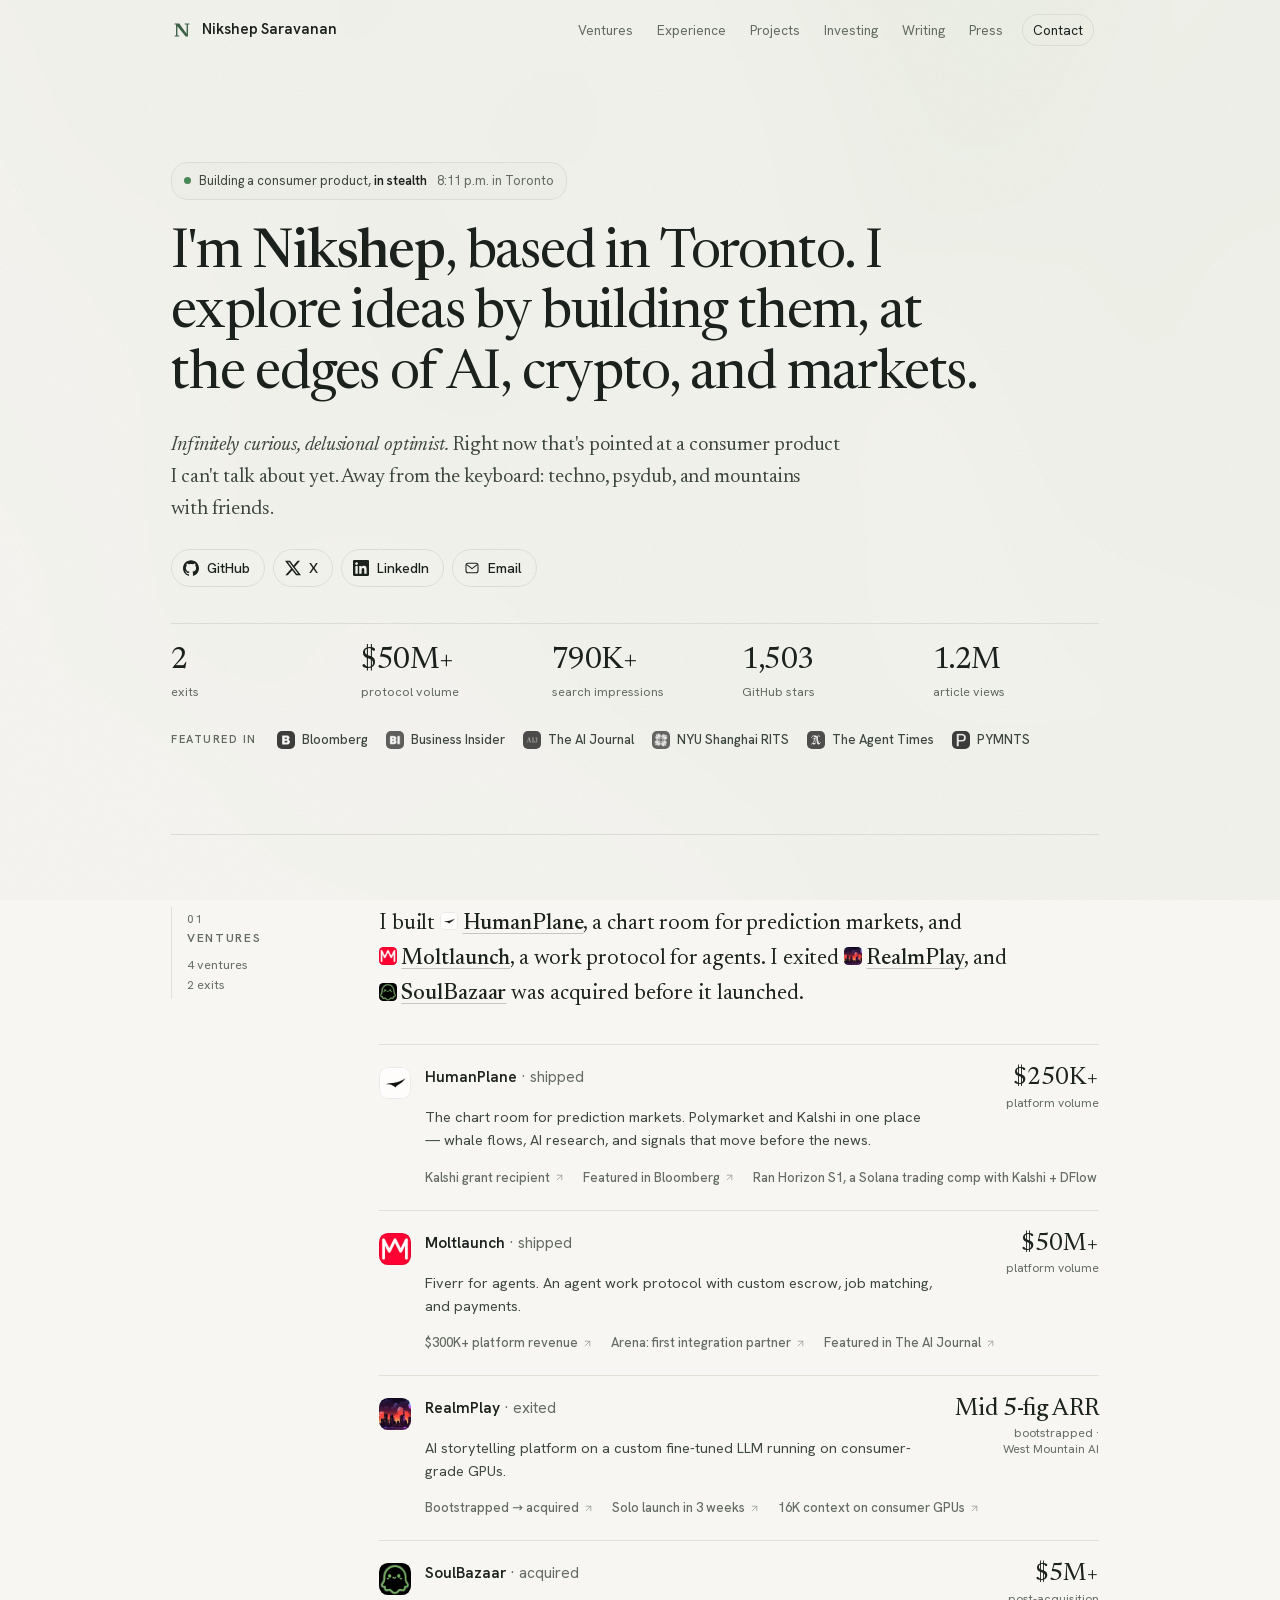
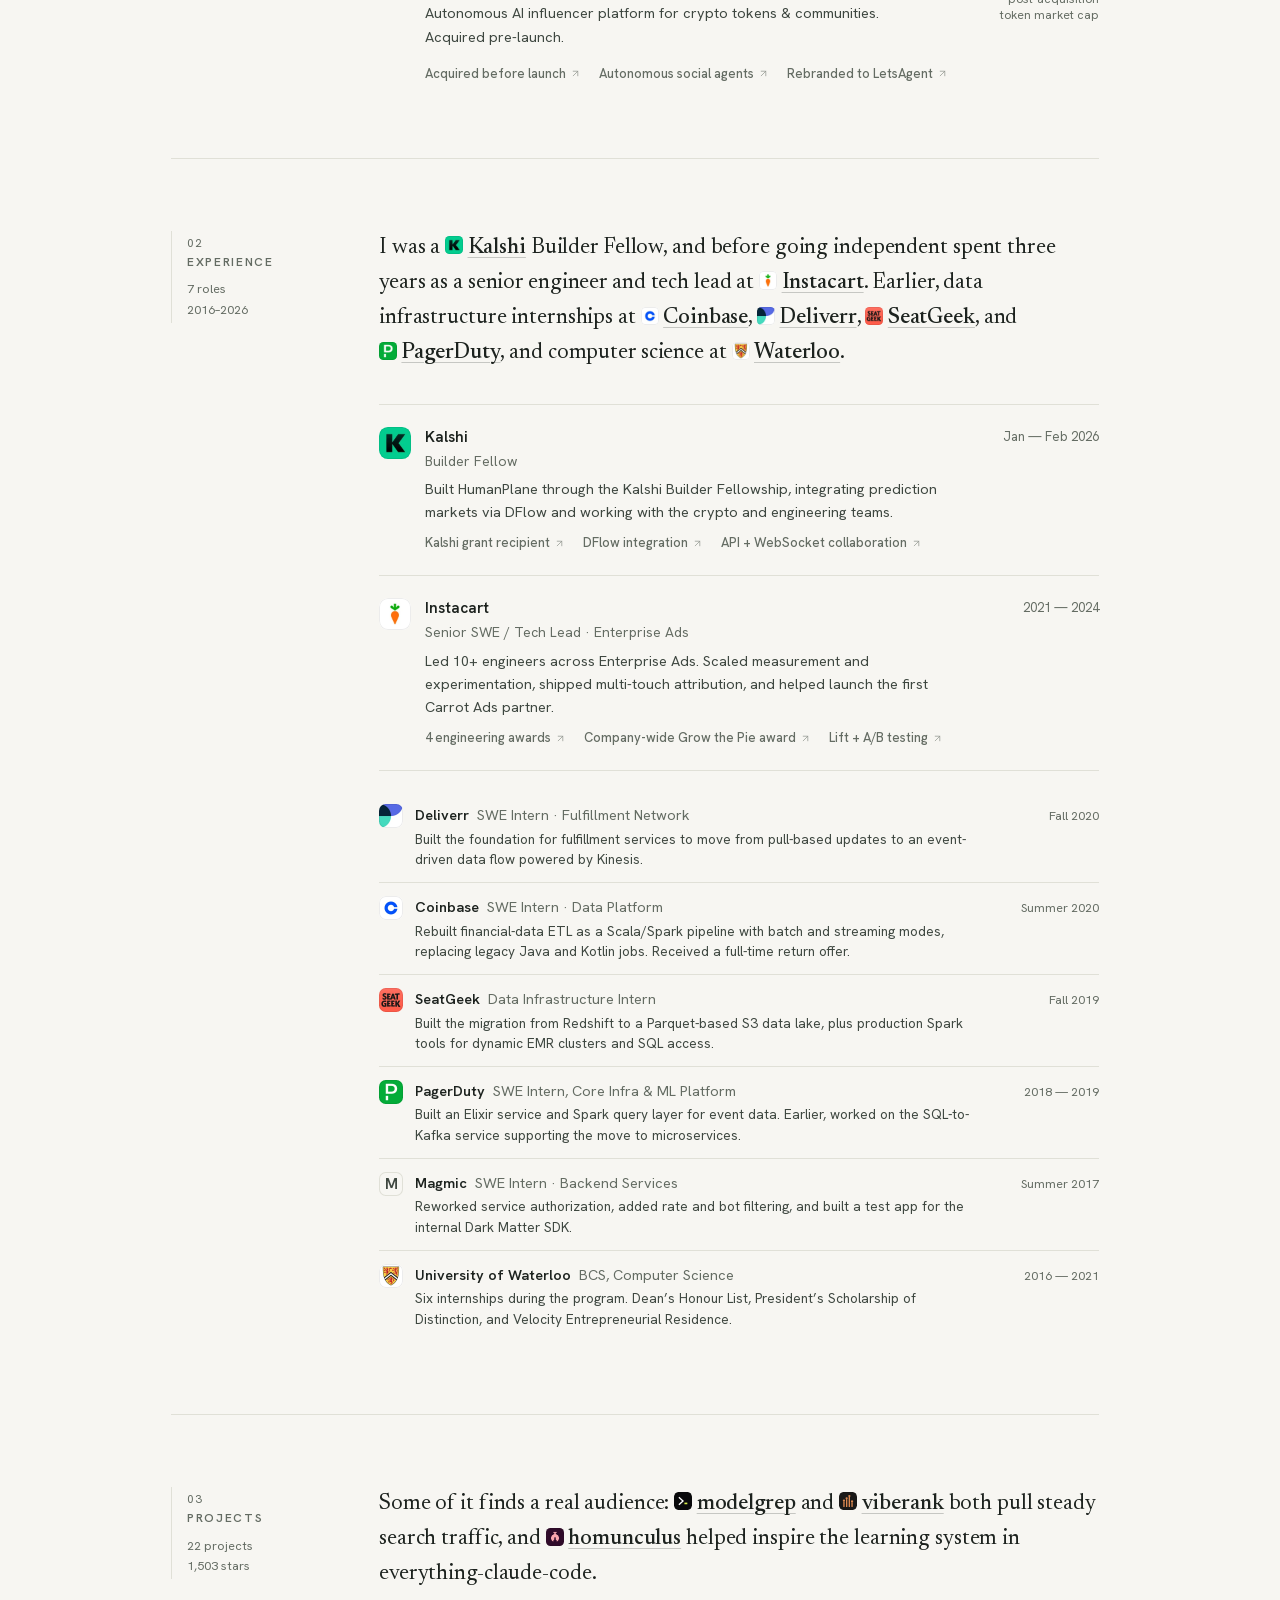
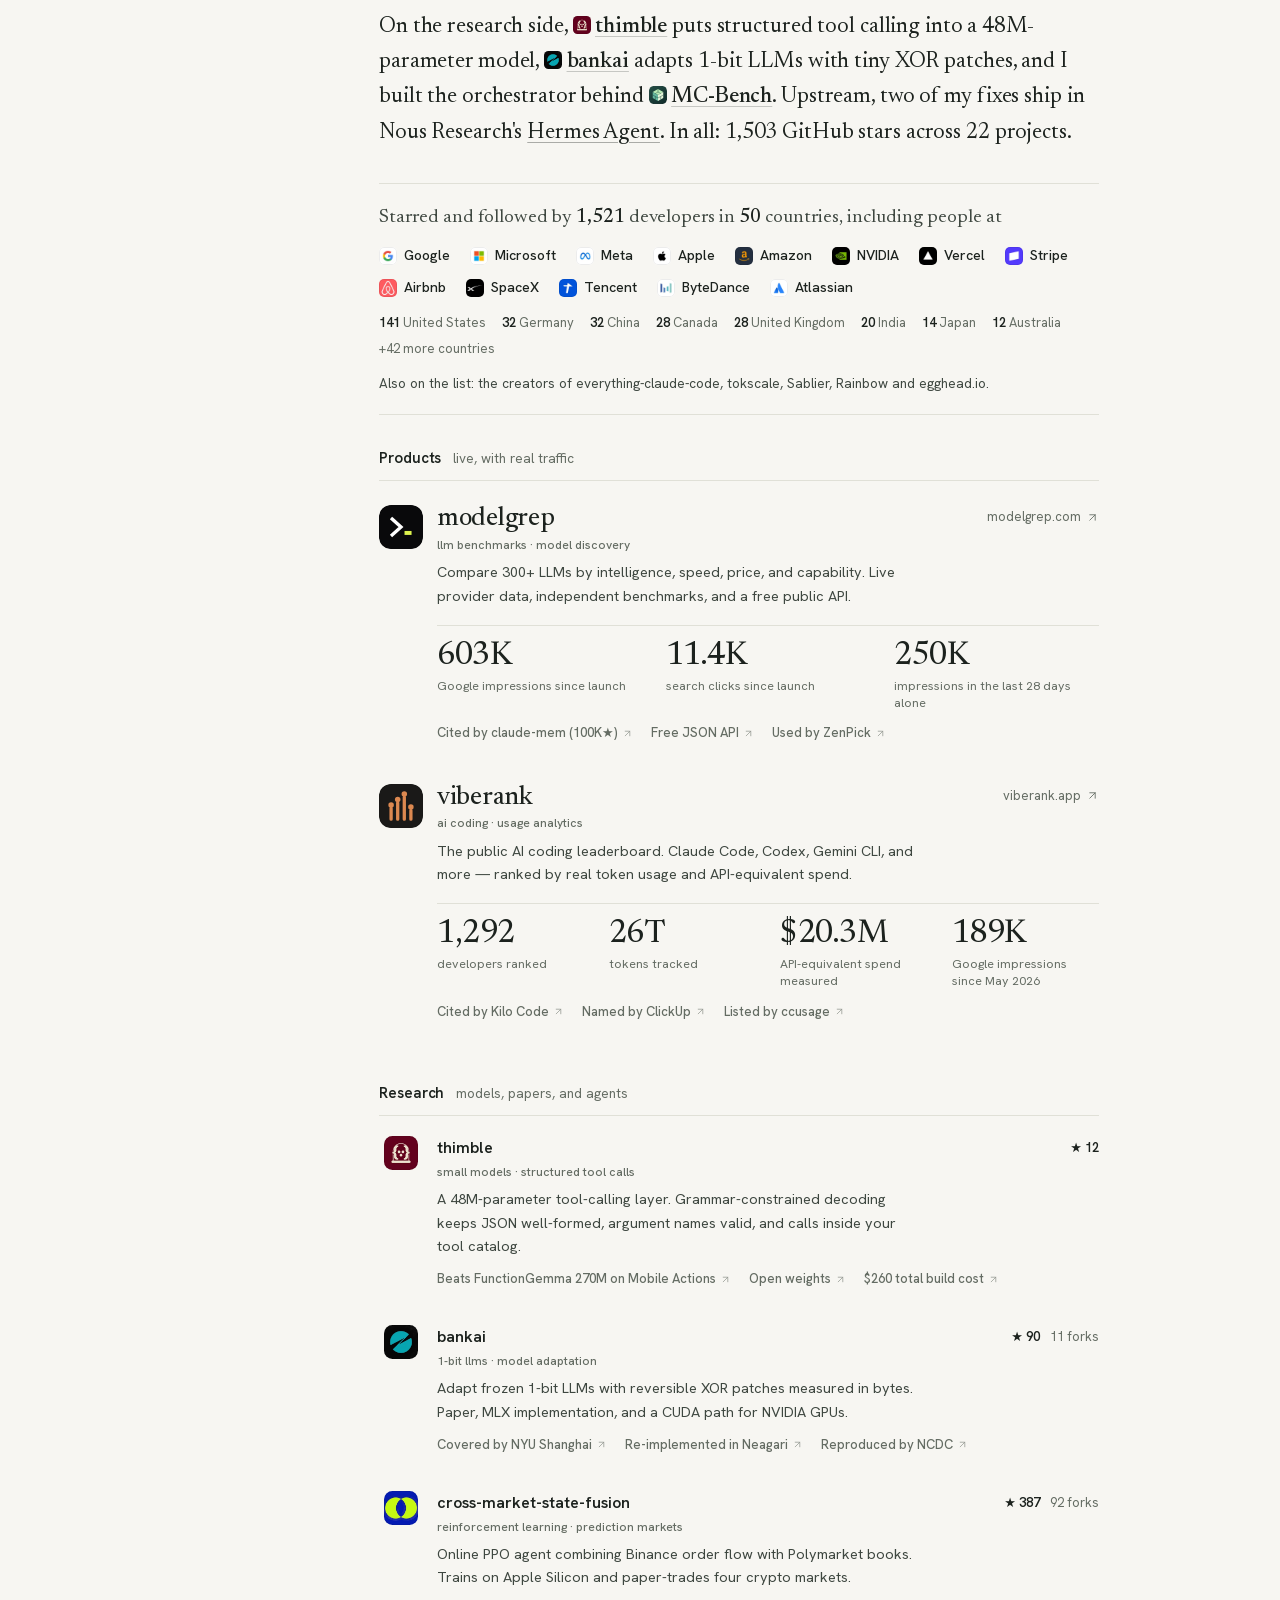
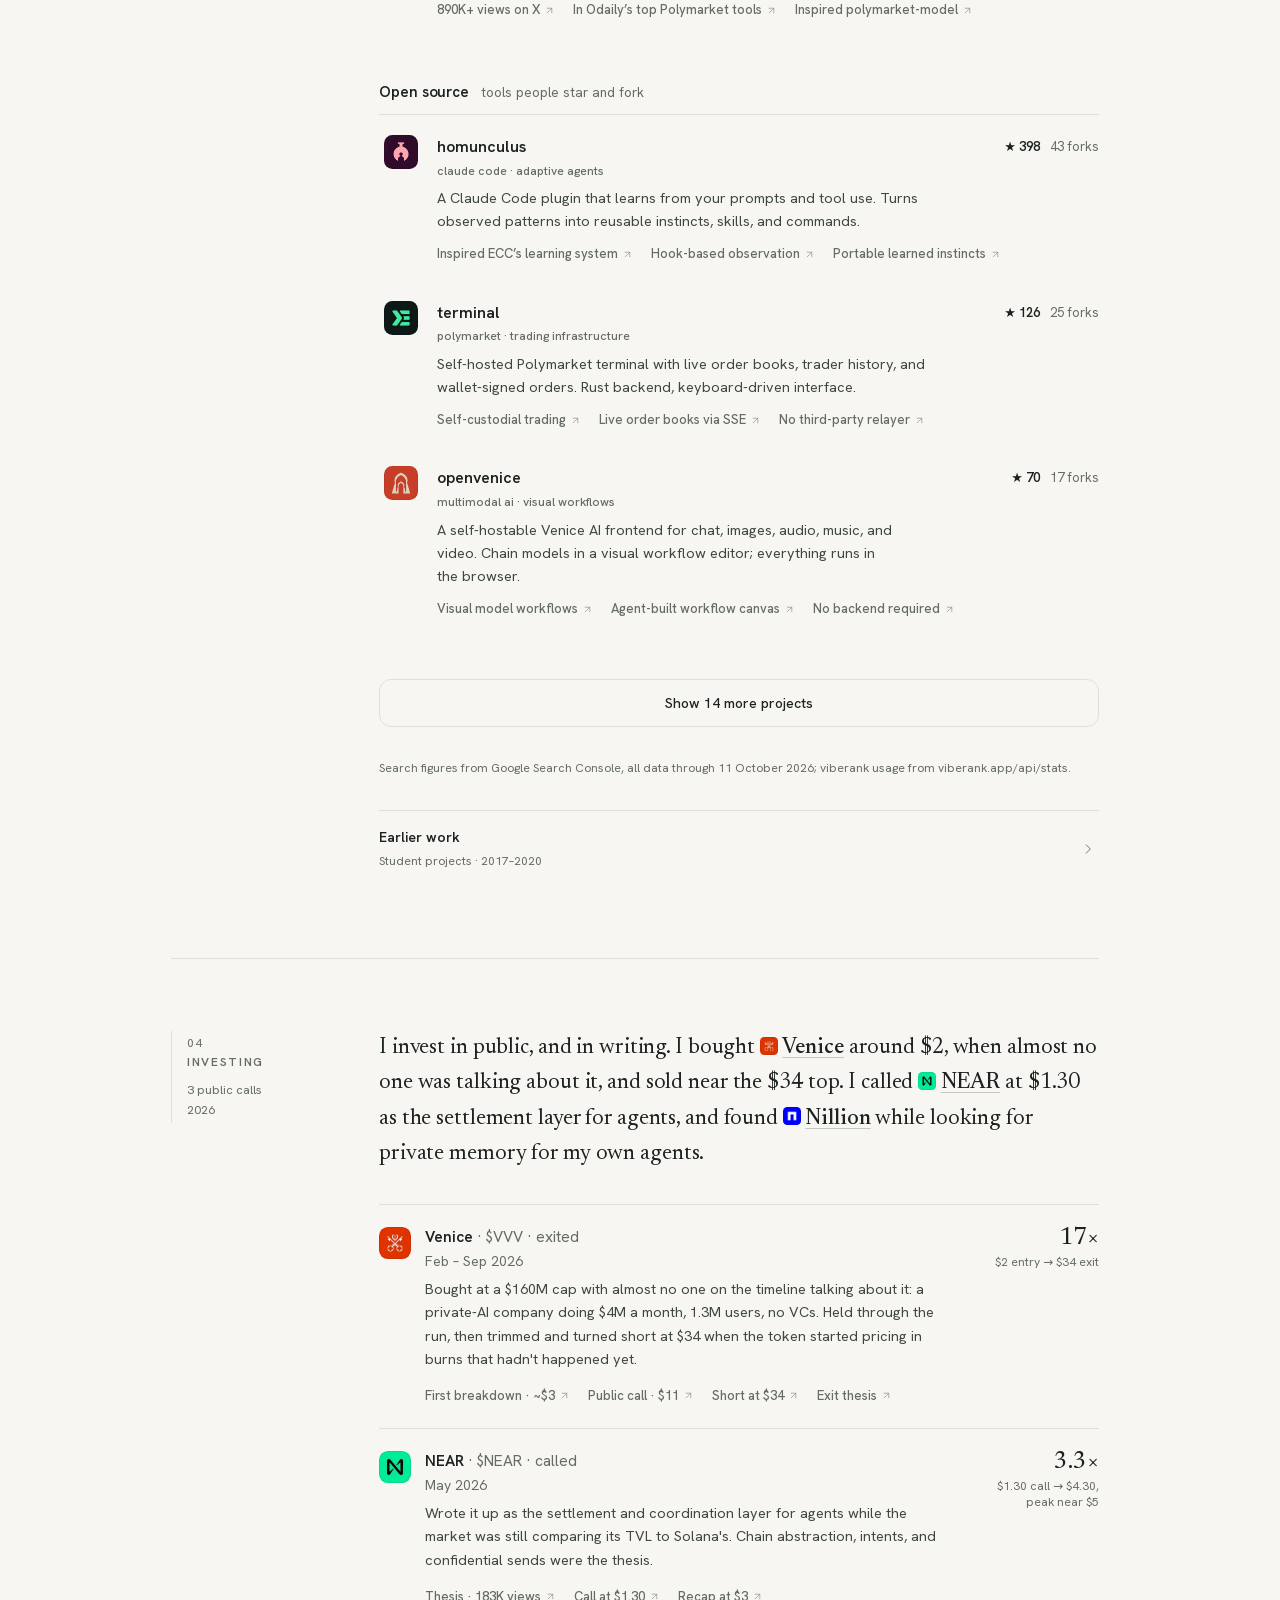
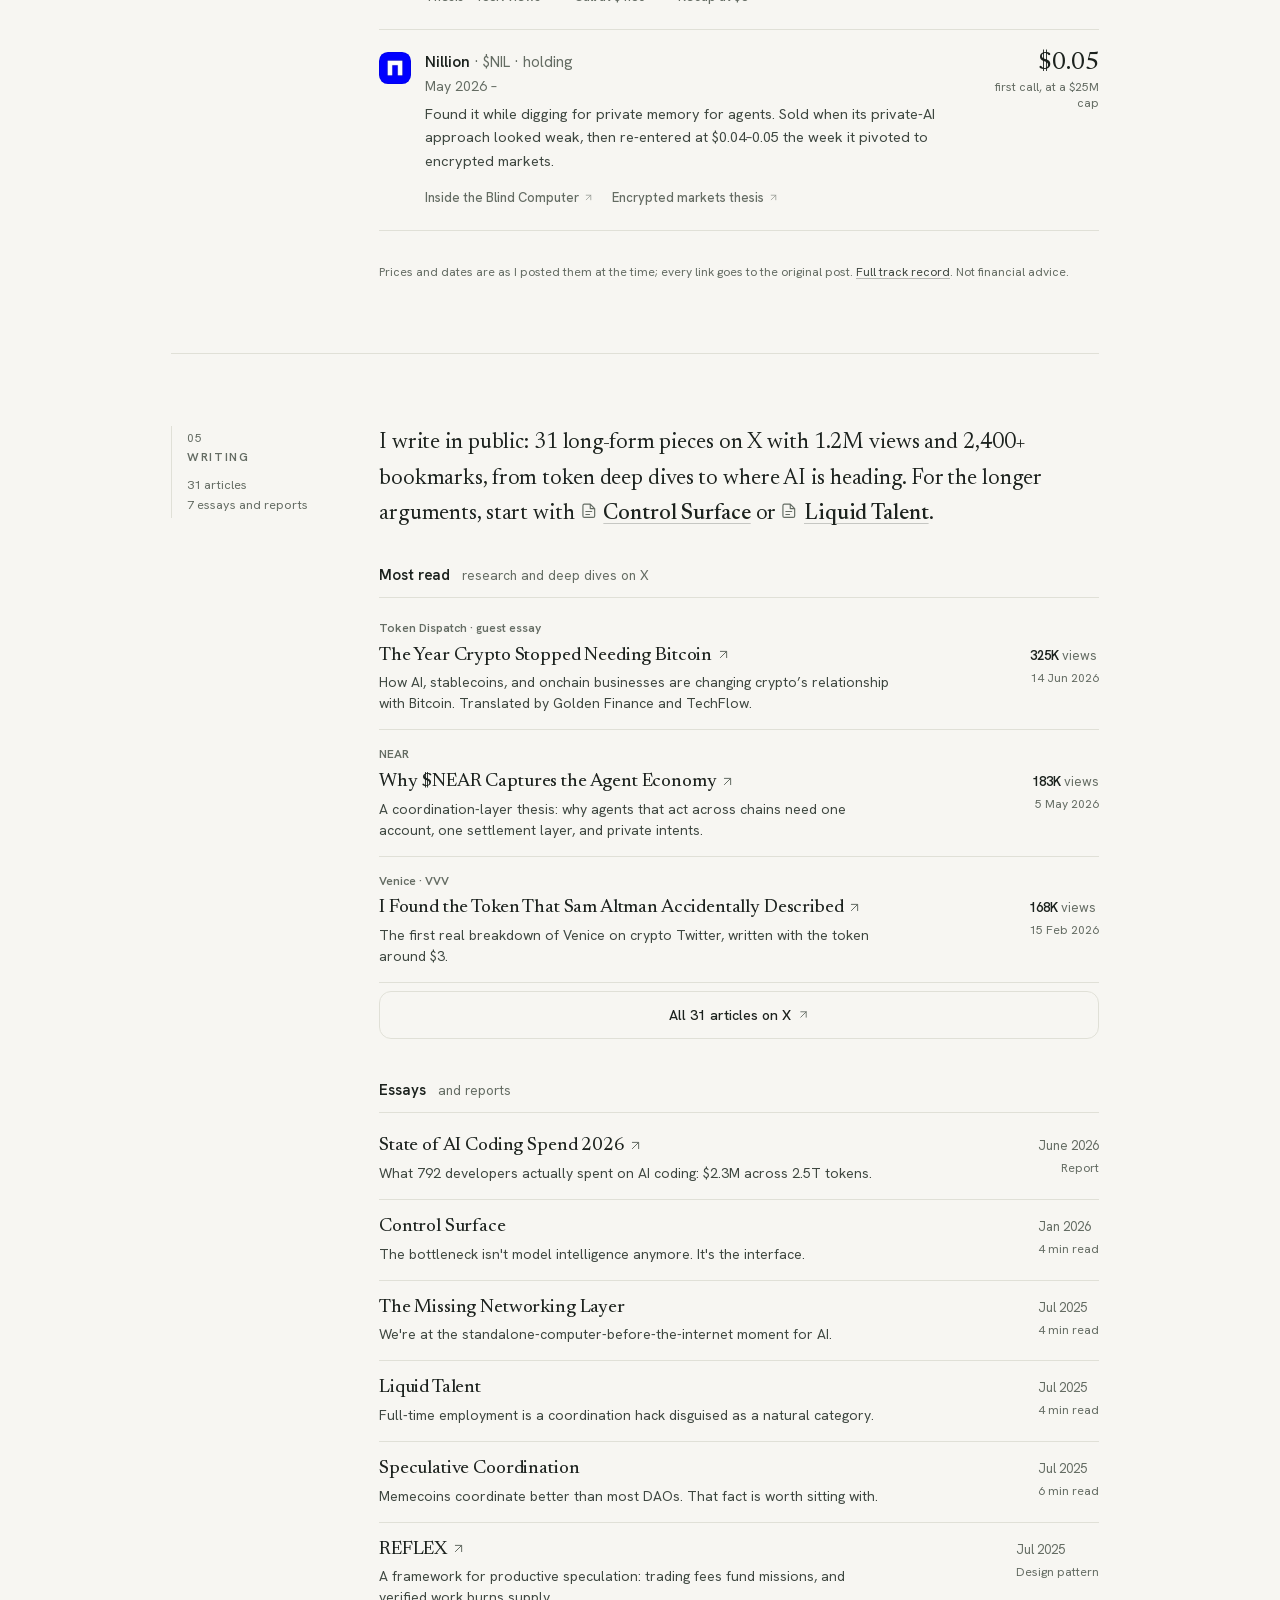
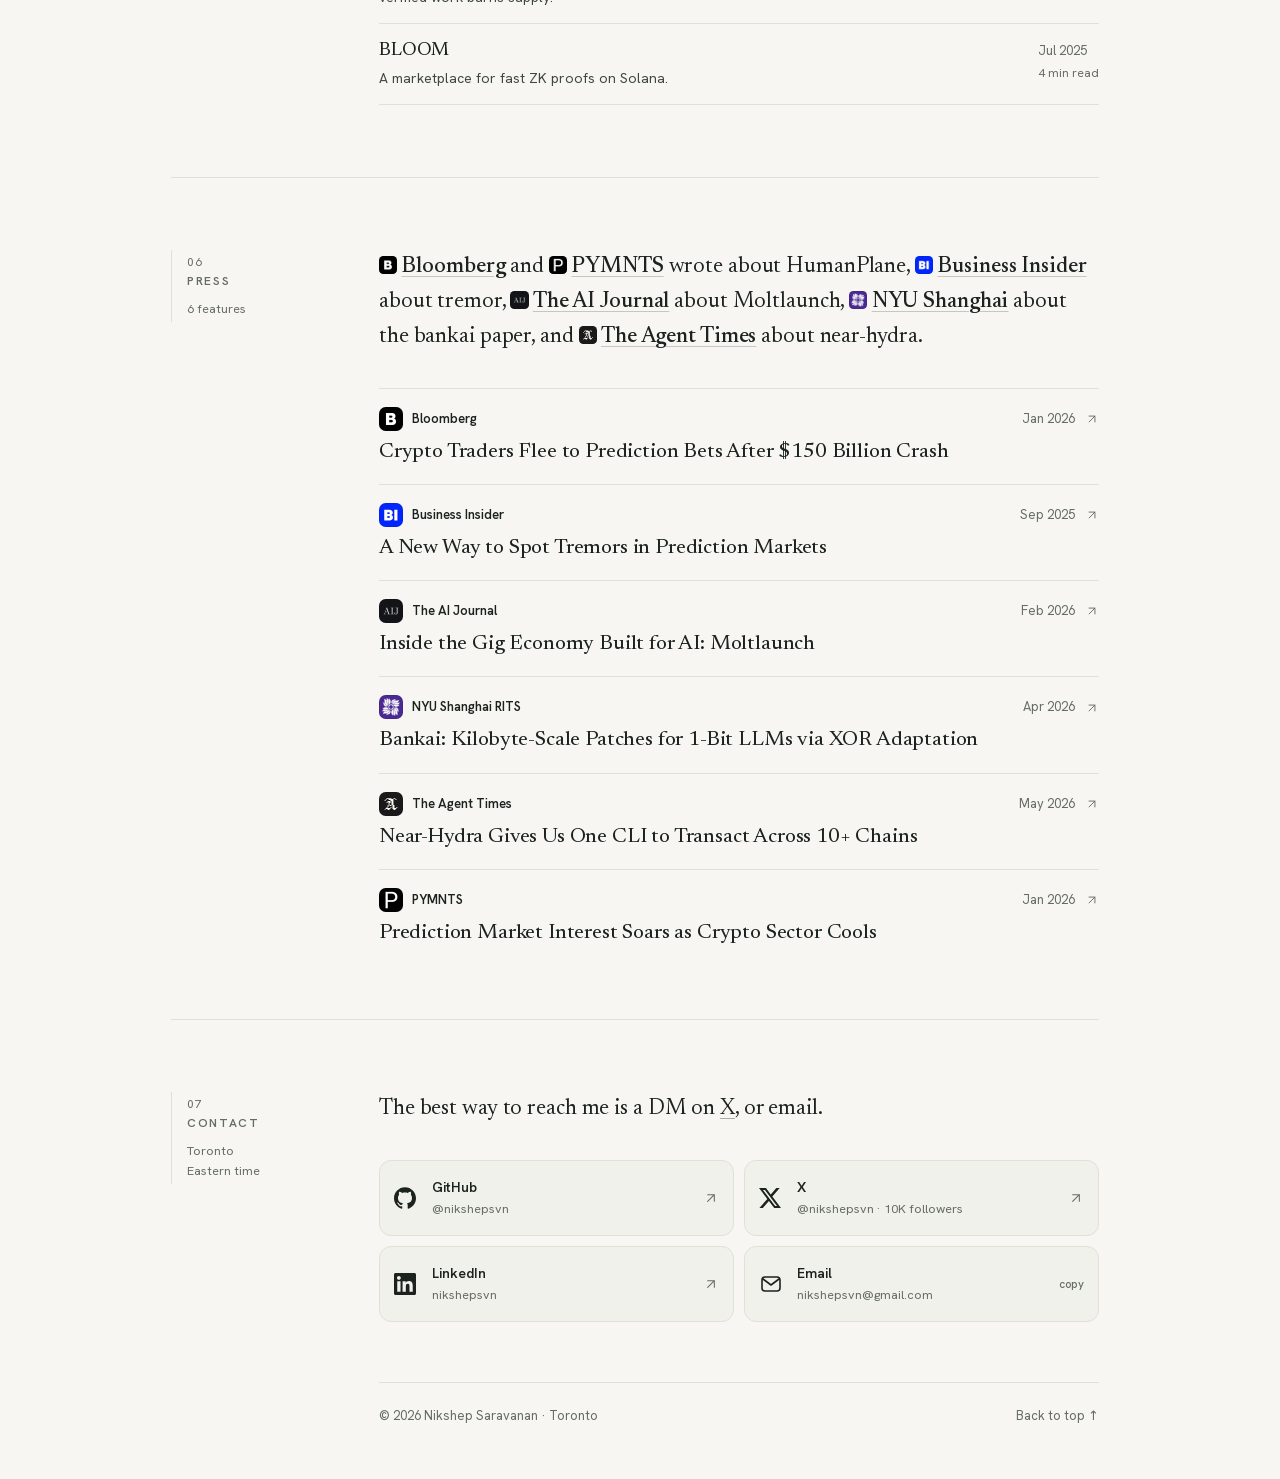
==== commit 3ca39a4c: "chore: refresh github stars [skip ci]" ====
--- a/index.html
+++ b/index.html
@@ -219,7 +219,7 @@
     <ol class="plist"><li class="project"><a class="proj" id="p-homunculus" href="https://github.com/humanplane/homunculus" target="_blank" rel="noreferrer">
     <span class="logo project-logo" aria-hidden="true"><img src="logos/projects/homunculus.webp" alt="" width="48" height="48" loading="lazy" decoding="async"></span>
     <span class="proj-name"><span>homunculus</span><small>claude code · adaptive agents</small></span>
-    <span class="proj-meta"><b aria-label="399 GitHub stars"><span aria-hidden="true">★</span> 399</b><span>43 forks</span></span>
+    <span class="proj-meta"><b aria-label="398 GitHub stars"><span aria-hidden="true">★</span> 398</b><span>43 forks</span></span>
     <span class="proj-sum">A Claude Code plugin that learns from your prompts and tool use. Turns observed patterns into reusable instincts, skills, and commands.</span>
     
   </a><div class="highlights project-highlights"><a class="highlight" href="https://github.com/affaan-m/everything-claude-code/blob/main/skills/continuous-learning-v2/SKILL.md#related" target="_blank" rel="noreferrer" title="Source: Everything Claude Code credits" aria-label="Inspired ECC’s learning system — source: Everything Claude Code credits">Inspired ECC’s learning system<svg class="ui-icon" viewBox="0 0 24 24" fill="none" stroke="currentColor" stroke-width="1.6" stroke-linecap="round" stroke-linejoin="round" aria-hidden="true" focusable="false"><path d="M7 17 17 7M7 7h10v10"/></svg></a><a class="highlight" href="https://github.com/humanplane/homunculus#the-v2-solution" target="_blank" rel="noreferrer" title="Source: Project documentation" aria-label="Hook-based observation — source: Project documentation">Hook-based observation<svg class="ui-icon" viewBox="0 0 24 24" fill="none" stroke="currentColor" stroke-width="1.6" stroke-linecap="round" stroke-linejoin="round" aria-hidden="true" focusable="false"><path d="M7 17 17 7M7 7h10v10"/></svg></a><a class="highlight" href="https://github.com/humanplane/homunculus#commands" target="_blank" rel="noreferrer" title="Source: Project documentation" aria-label="Portable learned instincts — source: Project documentation">Portable learned instincts<svg class="ui-icon" viewBox="0 0 24 24" fill="none" stroke="currentColor" stroke-width="1.6" stroke-linecap="round" stroke-linejoin="round" aria-hidden="true" focusable="false"><path d="M7 17 17 7M7 7h10v10"/></svg></a></div></li><li class="project"><a class="proj" id="p-terminal" href="https://github.com/humanplane/terminal" target="_blank" rel="noreferrer">
@@ -231,7 +231,7 @@
   </a><div class="highlights project-highlights"><a class="highlight" href="https://github.com/humanplane/terminal#wallet--trading-optional" target="_blank" rel="noreferrer" title="Source: Project documentation" aria-label="Self-custodial trading — source: Project documentation">Self-custodial trading<svg class="ui-icon" viewBox="0 0 24 24" fill="none" stroke="currentColor" stroke-width="1.6" stroke-linecap="round" stroke-linejoin="round" aria-hidden="true" focusable="false"><path d="M7 17 17 7M7 7h10v10"/></svg></a><a class="highlight" href="https://github.com/humanplane/terminal#markets-view" target="_blank" rel="noreferrer" title="Source: Project documentation" aria-label="Live order books via SSE — source: Project documentation">Live order books via SSE<svg class="ui-icon" viewBox="0 0 24 24" fill="none" stroke="currentColor" stroke-width="1.6" stroke-linecap="round" stroke-linejoin="round" aria-hidden="true" focusable="false"><path d="M7 17 17 7M7 7h10v10"/></svg></a><a class="highlight" href="https://github.com/humanplane/terminal" target="_blank" rel="noreferrer" title="Source: Project documentation" aria-label="No third-party relayer — source: Project documentation">No third-party relayer<svg class="ui-icon" viewBox="0 0 24 24" fill="none" stroke="currentColor" stroke-width="1.6" stroke-linecap="round" stroke-linejoin="round" aria-hidden="true" focusable="false"><path d="M7 17 17 7M7 7h10v10"/></svg></a></div></li><li class="project"><a class="proj" id="p-openvenice" href="https://github.com/nikshepsvn/openvenice" target="_blank" rel="noreferrer">
     <span class="logo project-logo" aria-hidden="true"><img src="logos/projects/openvenice.webp" alt="" width="48" height="48" loading="lazy" decoding="async"></span>
     <span class="proj-name"><span>openvenice</span><small>multimodal ai · visual workflows</small></span>
-    <span class="proj-meta"><b aria-label="69 GitHub stars"><span aria-hidden="true">★</span> 69</b><span>17 forks</span></span>
+    <span class="proj-meta"><b aria-label="70 GitHub stars"><span aria-hidden="true">★</span> 70</b><span>17 forks</span></span>
     <span class="proj-sum">A self-hostable Venice AI frontend for chat, images, audio, music, and video. Chain models in a visual workflow editor; everything runs in the browser.</span>
     
   </a><div class="highlights project-highlights"><a class="highlight" href="https://github.com/nikshepsvn/openvenice#workflows" target="_blank" rel="noreferrer" title="Source: Project documentation" aria-label="Visual model workflows — source: Project documentation">Visual model workflows<svg class="ui-icon" viewBox="0 0 24 24" fill="none" stroke="currentColor" stroke-width="1.6" stroke-linecap="round" stroke-linejoin="round" aria-hidden="true" focusable="false"><path d="M7 17 17 7M7 7h10v10"/></svg></a><a class="highlight" href="https://github.com/nikshepsvn/openvenice#playground" target="_blank" rel="noreferrer" title="Source: Project documentation" aria-label="Agent-built workflow canvas — source: Project documentation">Agent-built workflow canvas<svg class="ui-icon" viewBox="0 0 24 24" fill="none" stroke="currentColor" stroke-width="1.6" stroke-linecap="round" stroke-linejoin="round" aria-hidden="true" focusable="false"><path d="M7 17 17 7M7 7h10v10"/></svg></a><a class="highlight" href="https://github.com/nikshepsvn/openvenice#why-openvenice" target="_blank" rel="noreferrer" title="Source: Project documentation" aria-label="No backend required — source: Project documentation">No backend required<svg class="ui-icon" viewBox="0 0 24 24" fill="none" stroke="currentColor" stroke-width="1.6" stroke-linecap="round" stroke-linejoin="round" aria-hidden="true" focusable="false"><path d="M7 17 17 7M7 7h10v10"/></svg></a></div></li><li class="project" data-fold hidden><a class="proj" id="p-scrim" href="https://github.com/nikshepsvn/scrim" target="_blank" rel="noreferrer">
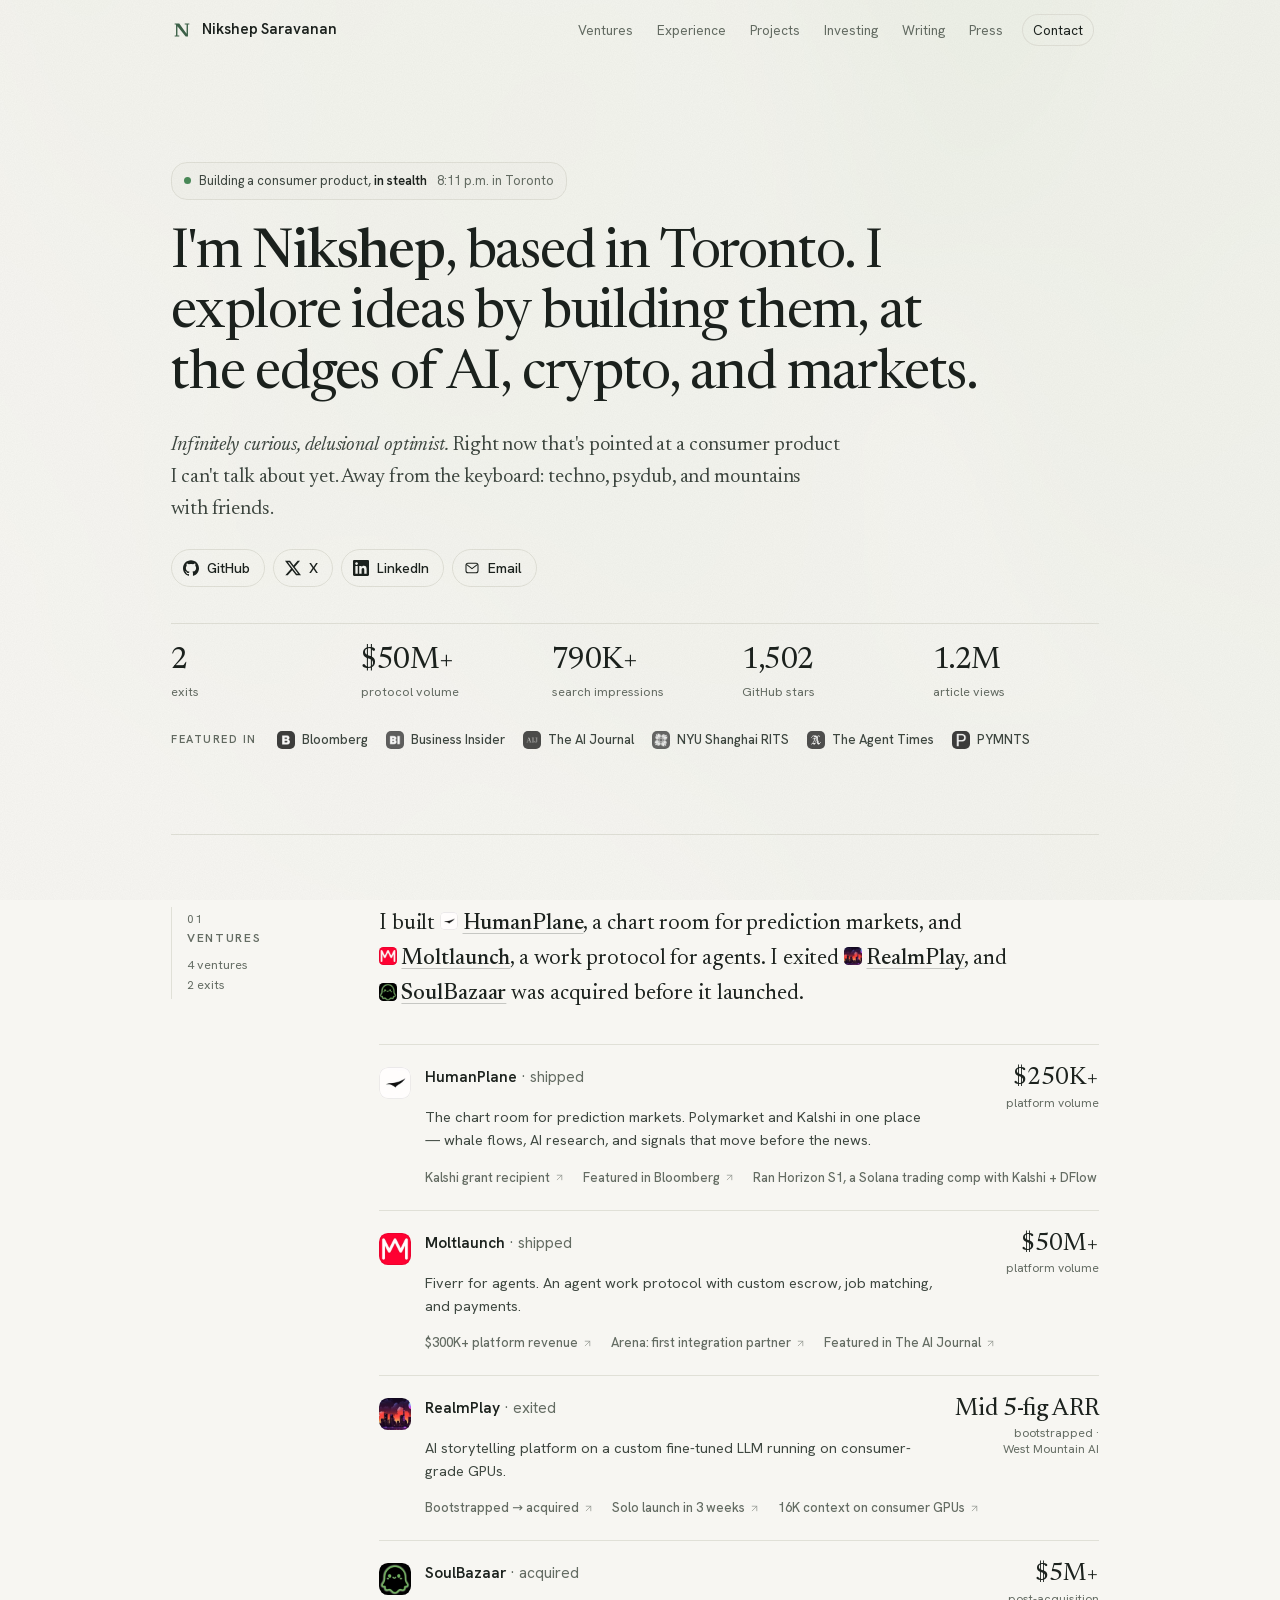
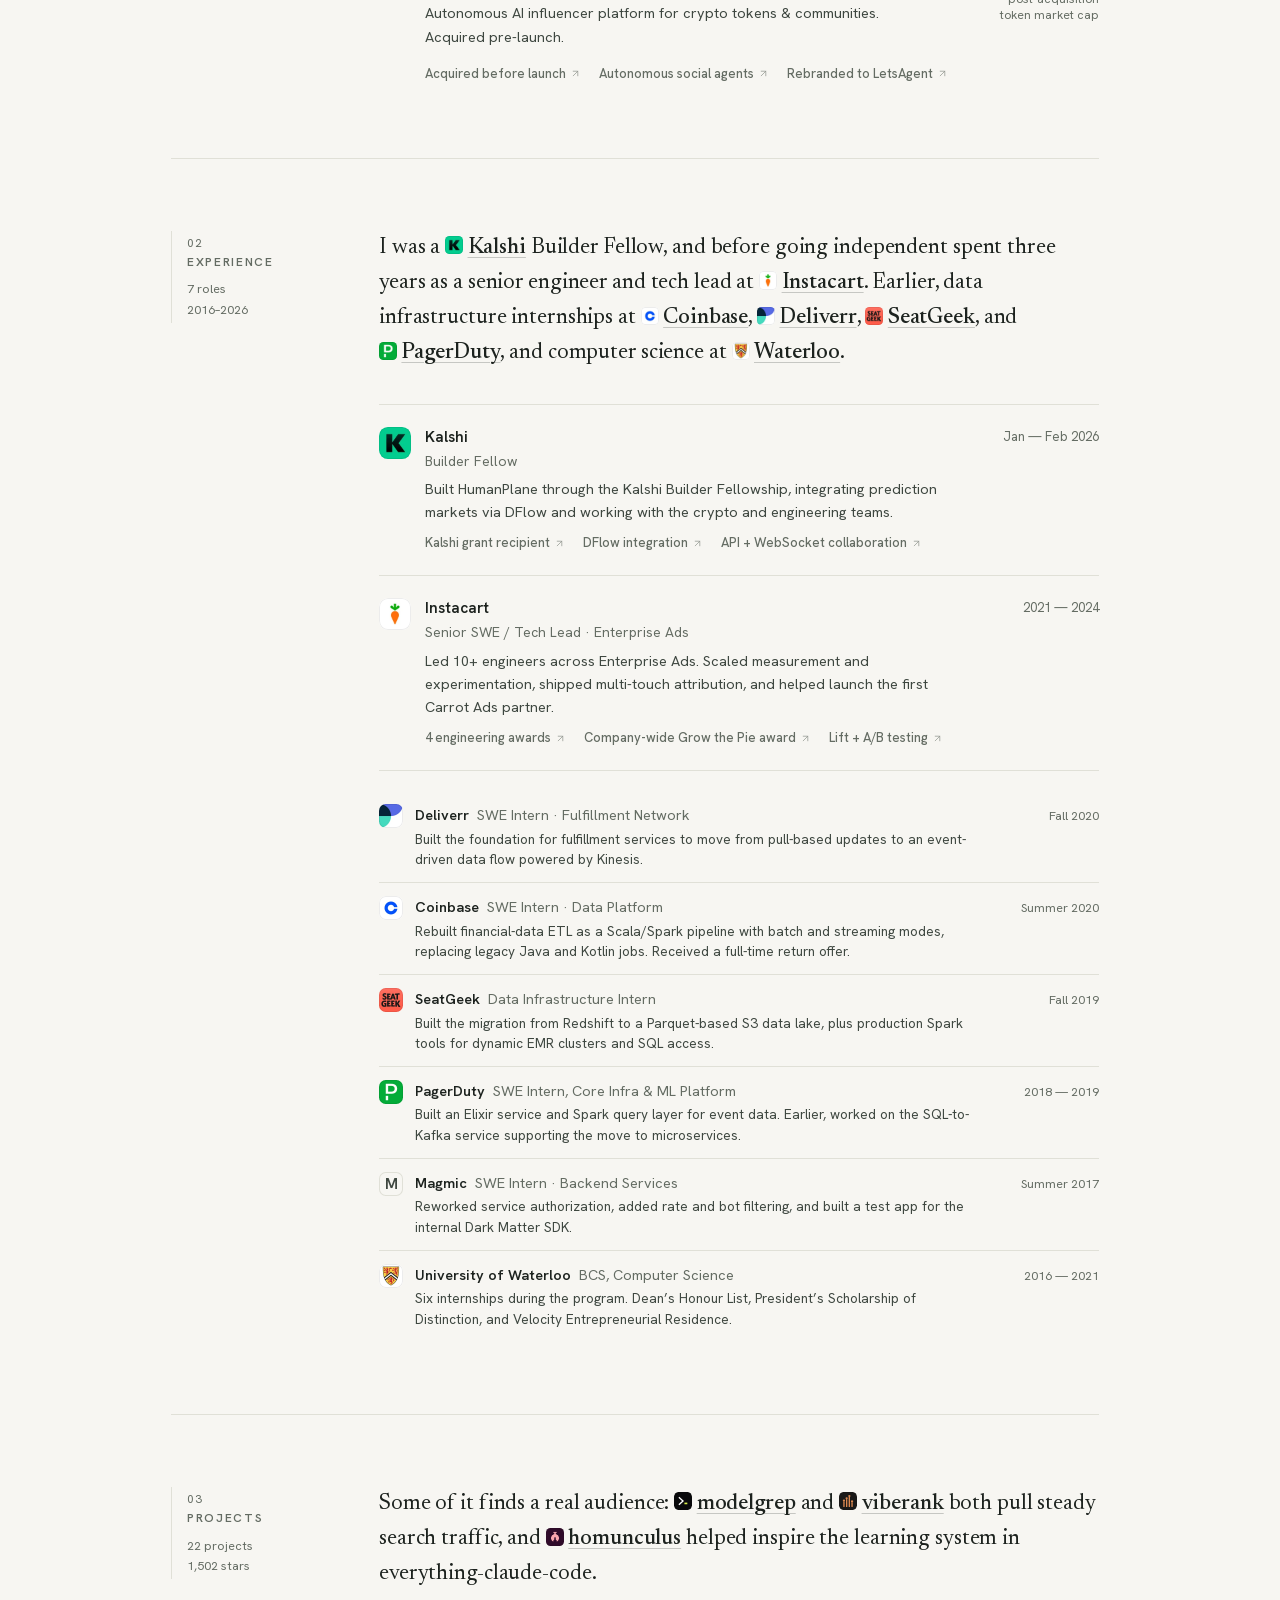
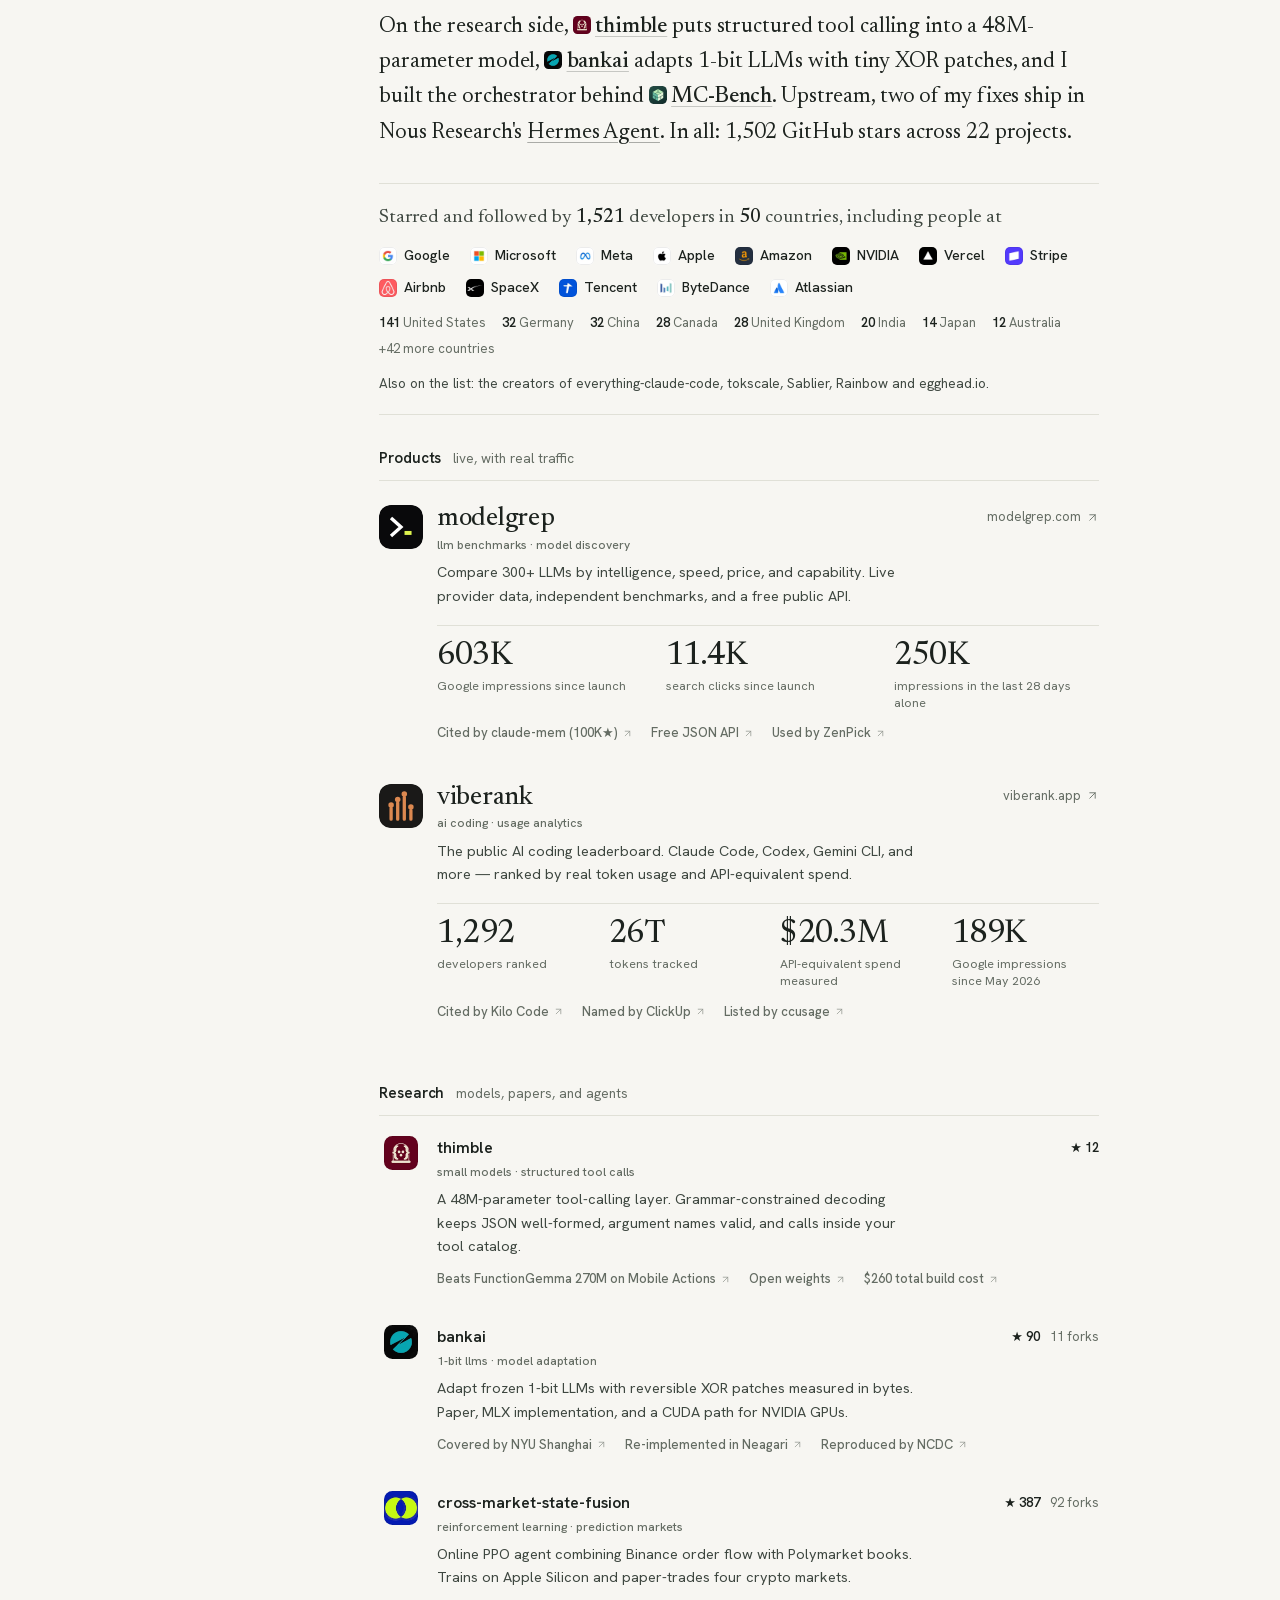
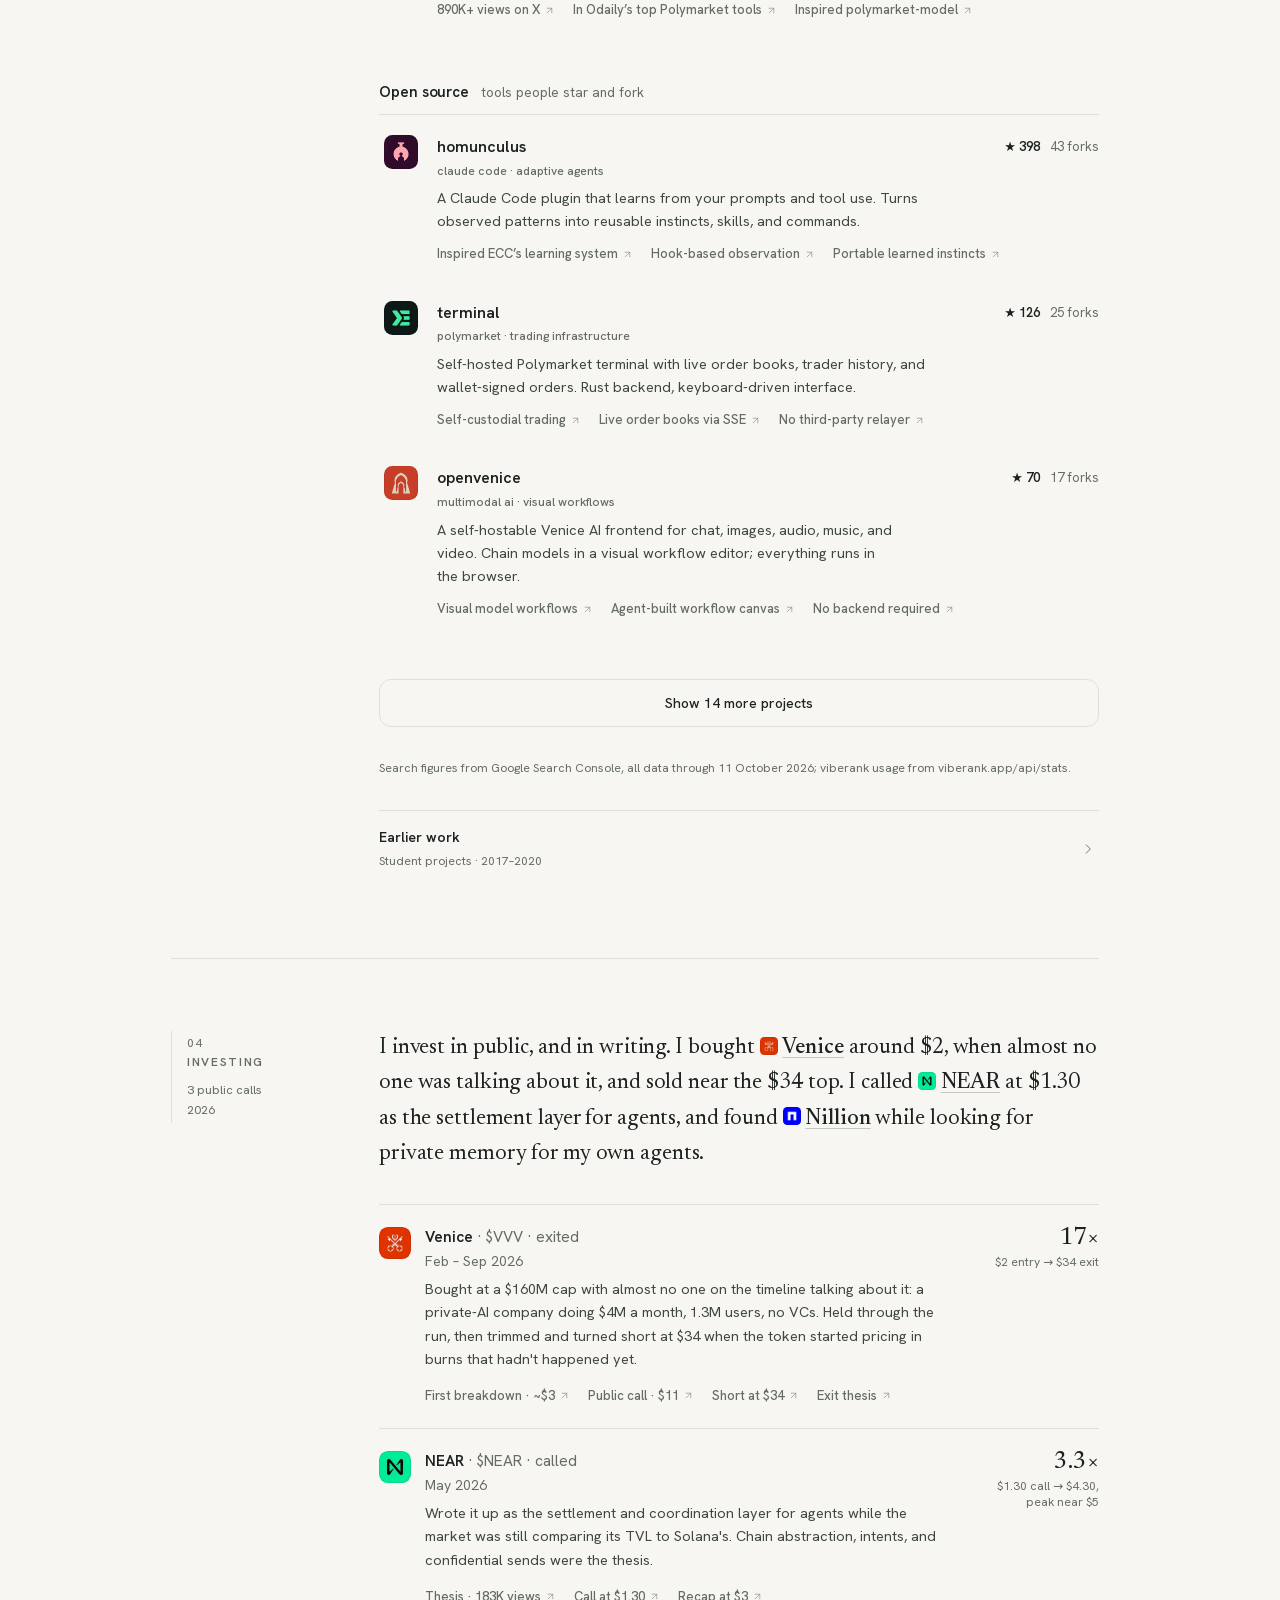
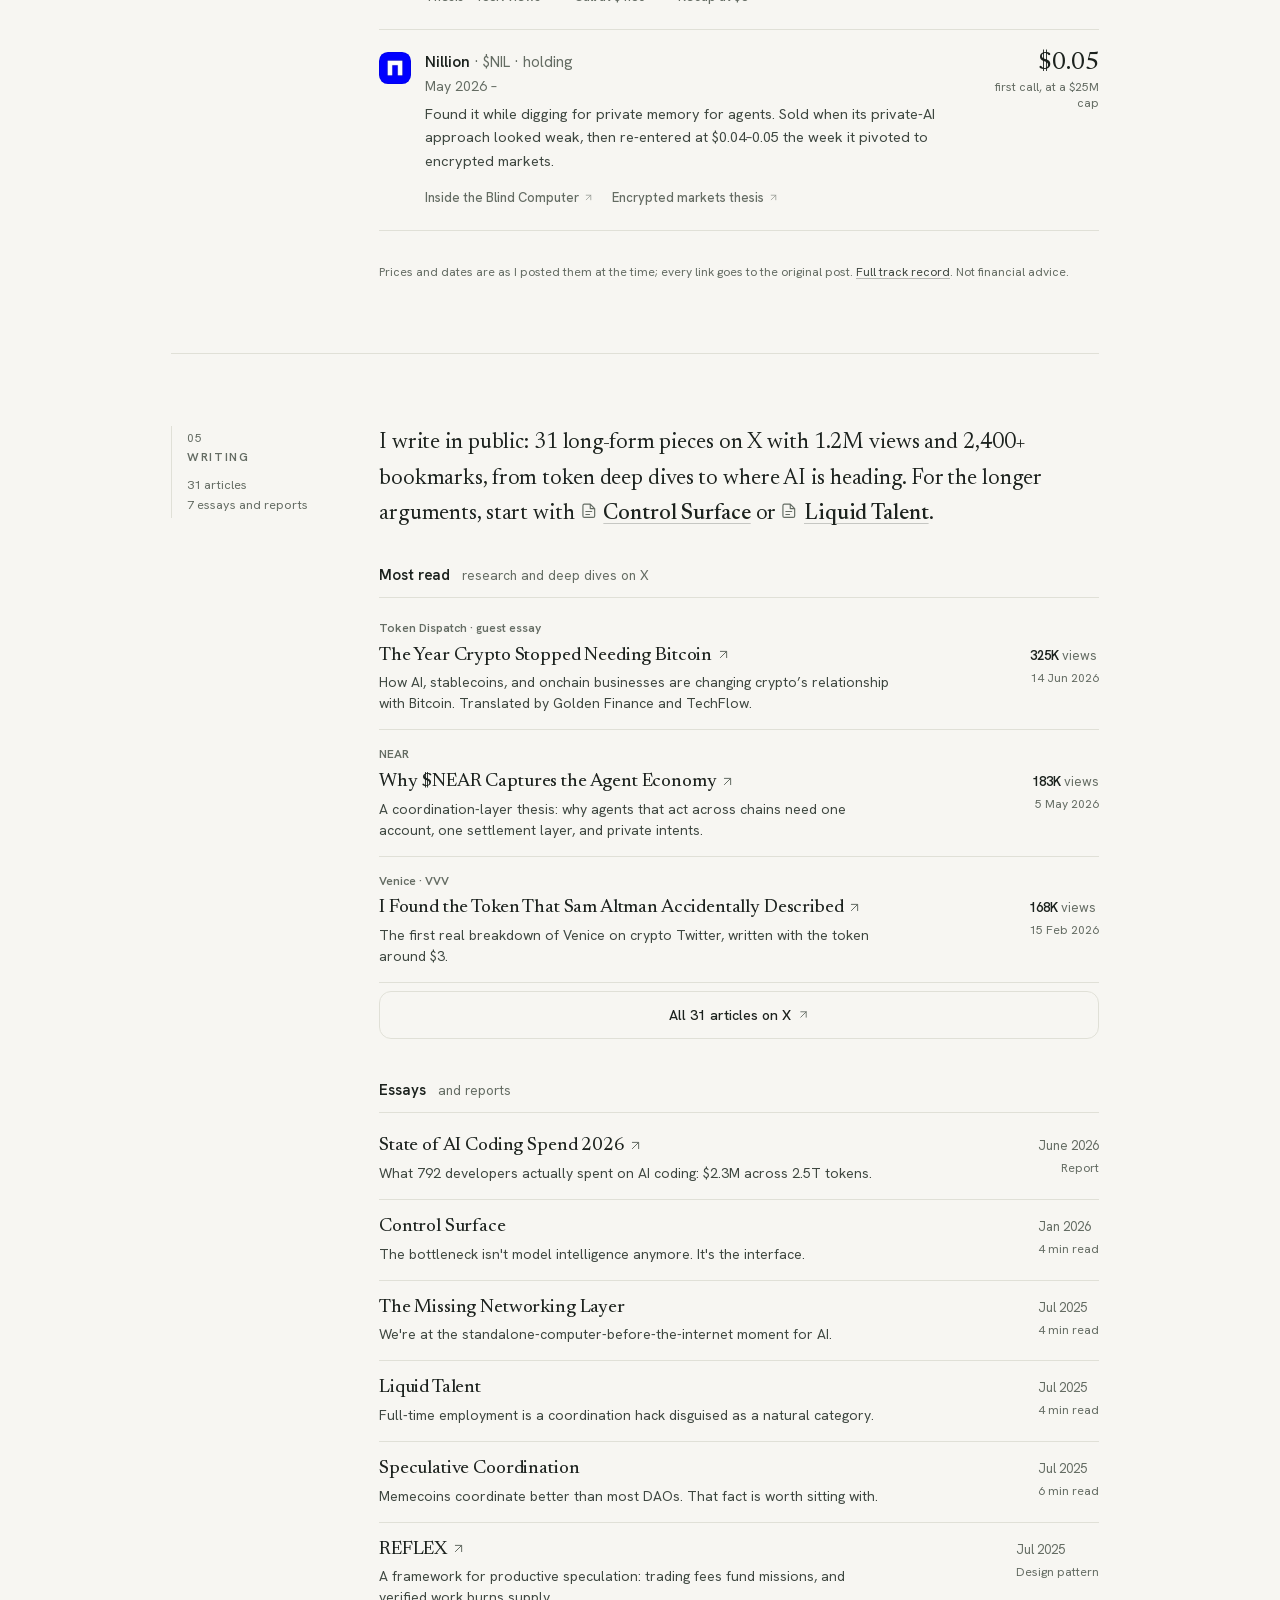
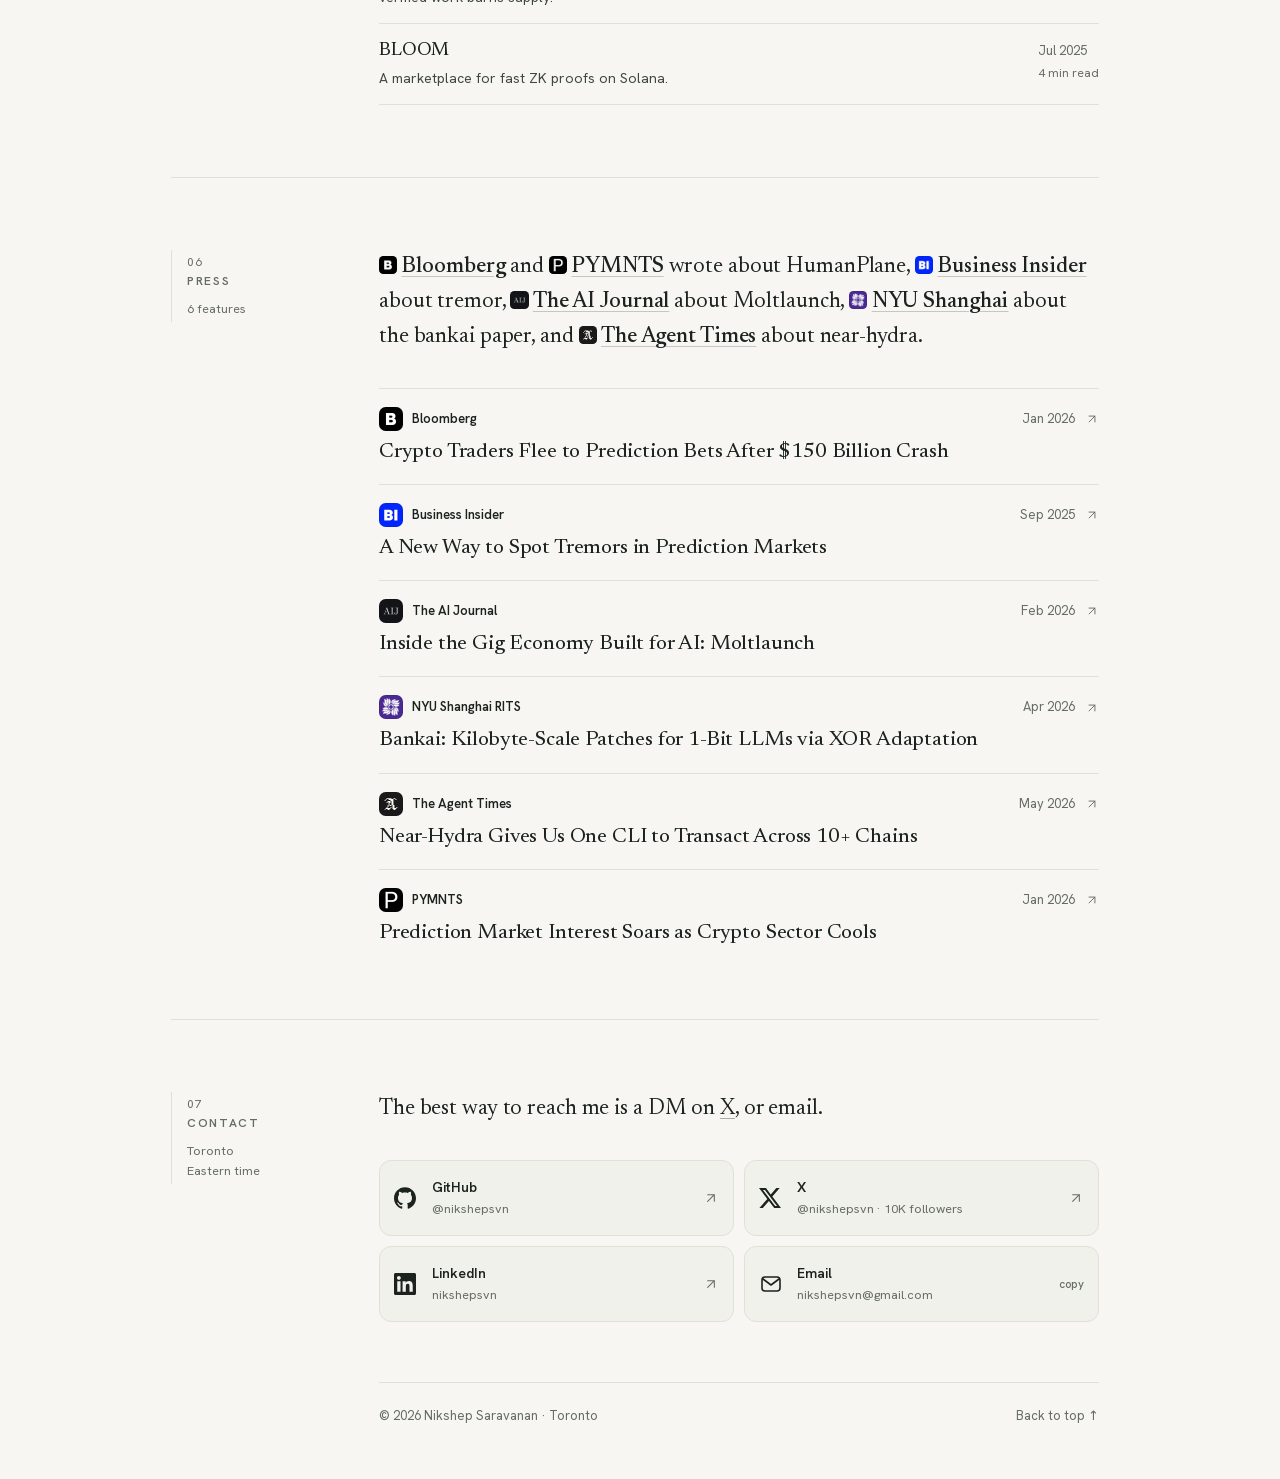
==== commit adbfa049: "chore: refresh github stars [skip ci]" ====
--- a/index.html
+++ b/index.html
@@ -51,7 +51,7 @@
       <div class="prose lead"><h1>I'm <b>Nikshep</b>, based in Toronto. I explore ideas by building them, at the edges of AI, crypto, and markets.</h1></div>
       <div class="prose"><p><em>Infinitely curious, delusional optimist.</em> Right now that's pointed at a consumer product I can't talk about yet. Away from the keyboard: techno, psydub, and mountains with friends.</p></div>
       <div class="hero-links"><a href="https://github.com/nikshepsvn" target="_blank" rel="noreferrer"><svg class="social-icon" viewBox="0 0 24 24" fill="currentColor" aria-hidden="true" focusable="false"><use href="logos/social.svg#github"/></svg>GitHub</a><a href="https://x.com/nikshepsvn" target="_blank" rel="noreferrer"><svg class="social-icon" viewBox="0 0 24 24" fill="currentColor" aria-hidden="true" focusable="false"><use href="logos/social.svg#x"/></svg>X</a><a href="https://linkedin.com/in/nikshepsvn" target="_blank" rel="noreferrer"><svg class="social-icon" viewBox="0 0 24 24" fill="currentColor" aria-hidden="true" focusable="false"><use href="logos/social.svg#linkedin"/></svg>LinkedIn</a><a href="mailto:nikshepsvn@gmail.com"><svg class="ui-icon" viewBox="0 0 24 24" fill="none" stroke="currentColor" stroke-width="1.6" stroke-linecap="round" stroke-linejoin="round" aria-hidden="true" focusable="false"><rect x="3" y="5" width="18" height="14" rx="3"/><path d="m4 7 8 6 8-6"/></svg>Email</a></div>
-      <ul class="hero-stats"><li><b>2</b><span>exits</span></li><li><b>$50M+</b><span>protocol volume</span></li><li><b>790K+</b><span>search impressions</span></li><li><b>1,503</b><span>GitHub stars</span></li><li><b>1.2M</b><span>article views</span></li></ul>
+      <ul class="hero-stats"><li><b>2</b><span>exits</span></li><li><b>$50M+</b><span>protocol volume</span></li><li><b>790K+</b><span>search impressions</span></li><li><b>1,502</b><span>GitHub stars</span></li><li><b>1.2M</b><span>article views</span></li></ul>
       <p class="featured-in"><span class="featured-label">Featured in</span><a href="#pr-bloomberg" data-jump="pr-bloomberg"><span class="logo" style=""><img src="logos/bloomberg.com.webp" alt="" width="96" height="96" loading="lazy" decoding="async"></span>Bloomberg</a><a href="#pr-business-insider" data-jump="pr-business-insider"><span class="logo" style=""><img src="logos/businessinsider.com.webp" alt="" width="96" height="96" loading="lazy" decoding="async"></span>Business Insider</a><a href="#pr-the-ai-journal" data-jump="pr-the-ai-journal"><span class="logo" style=""><img src="logos/aijourn.com.webp" alt="" width="96" height="96" loading="lazy" decoding="async"></span>The AI Journal</a><a href="#pr-nyu-shanghai-rits" data-jump="pr-nyu-shanghai-rits"><span class="logo" style=""><img src="logos/shanghai.nyu.edu.webp" alt="" width="96" height="96" loading="lazy" decoding="async"></span>NYU Shanghai RITS</a><a href="#pr-the-agent-times" data-jump="pr-the-agent-times"><span class="logo" style=""><img src="logos/theagenttimes.com.svg" alt="" width="96" height="96" loading="lazy" decoding="async"></span>The Agent Times</a><a href="#pr-pymnts" data-jump="pr-pymnts"><span class="logo" style=""><img src="logos/pymnts.com.webp" alt="" width="96" height="96" loading="lazy" decoding="async"></span>PYMNTS</a></p></div>
   </section>
   <section class="chap" id="ventures" aria-labelledby="ventures-h">
@@ -157,11 +157,11 @@
     <div class="side">
       <span class="side-n" aria-hidden="true">03</span>
       <h2 class="side-t" id="projects-h">Projects</h2>
-      <p class="side-m"><span>22 projects</span><span>1,503 stars</span></p>
-      <i class="side-rail" aria-hidden="true"></i>
-    </div>
-    <div class="body">
-      <div class="prose"><p>Some of it finds a real audience: <a class="pill" href="#p-modelgrep" data-jump="p-modelgrep"><span class="logo project-logo" aria-hidden="true"><img src="logos/projects/modelgrep.svg" alt="" width="48" height="48" loading="lazy" decoding="async"></span>modelgrep</a> and <a class="pill" href="#p-viberank" data-jump="p-viberank"><span class="logo project-logo" aria-hidden="true"><img src="logos/projects/viberank.svg" alt="" width="48" height="48" loading="lazy" decoding="async"></span>viberank</a> both pull steady search traffic, and <a class="pill" href="#p-homunculus" data-jump="p-homunculus"><span class="logo project-logo" aria-hidden="true"><img src="logos/projects/homunculus.webp" alt="" width="48" height="48" loading="lazy" decoding="async"></span>homunculus</a> helped inspire the learning system in everything-claude-code.</p><p>On the research side, <a class="pill" href="#p-thimble" data-jump="p-thimble"><span class="logo project-logo" aria-hidden="true"><img src="logos/projects/thimble.webp" alt="" width="48" height="48" loading="lazy" decoding="async"></span>thimble</a> puts structured tool calling into a 48M-parameter model, <a class="pill" href="#p-bankai" data-jump="p-bankai"><span class="logo project-logo" aria-hidden="true"><img src="logos/projects/bankai.webp" alt="" width="48" height="48" loading="lazy" decoding="async"></span>bankai</a> adapts 1-bit LLMs with tiny XOR patches, and I built the orchestrator behind <span class="mention"><a class="pill" href="#p-mc-bench" data-jump="p-mc-bench"><span class="logo project-logo" aria-hidden="true"><img src="logos/projects/mc-bench.svg" alt="" width="48" height="48" loading="lazy" decoding="async"></span>MC-Bench</a>.</span> Upstream, two of my fixes ship in Nous Research's <a href="https://github.com/NousResearch/hermes-agent/commit/d82a69b" target="_blank" rel="noreferrer">Hermes Agent</a>. In all: 1,503 GitHub stars across 22 projects.</p></div>
+      <p class="side-m"><span>22 projects</span><span>1,502 stars</span></p>
+      <i class="side-rail" aria-hidden="true"></i>
+    </div>
+    <div class="body">
+      <div class="prose"><p>Some of it finds a real audience: <a class="pill" href="#p-modelgrep" data-jump="p-modelgrep"><span class="logo project-logo" aria-hidden="true"><img src="logos/projects/modelgrep.svg" alt="" width="48" height="48" loading="lazy" decoding="async"></span>modelgrep</a> and <a class="pill" href="#p-viberank" data-jump="p-viberank"><span class="logo project-logo" aria-hidden="true"><img src="logos/projects/viberank.svg" alt="" width="48" height="48" loading="lazy" decoding="async"></span>viberank</a> both pull steady search traffic, and <a class="pill" href="#p-homunculus" data-jump="p-homunculus"><span class="logo project-logo" aria-hidden="true"><img src="logos/projects/homunculus.webp" alt="" width="48" height="48" loading="lazy" decoding="async"></span>homunculus</a> helped inspire the learning system in everything-claude-code.</p><p>On the research side, <a class="pill" href="#p-thimble" data-jump="p-thimble"><span class="logo project-logo" aria-hidden="true"><img src="logos/projects/thimble.webp" alt="" width="48" height="48" loading="lazy" decoding="async"></span>thimble</a> puts structured tool calling into a 48M-parameter model, <a class="pill" href="#p-bankai" data-jump="p-bankai"><span class="logo project-logo" aria-hidden="true"><img src="logos/projects/bankai.webp" alt="" width="48" height="48" loading="lazy" decoding="async"></span>bankai</a> adapts 1-bit LLMs with tiny XOR patches, and I built the orchestrator behind <span class="mention"><a class="pill" href="#p-mc-bench" data-jump="p-mc-bench"><span class="logo project-logo" aria-hidden="true"><img src="logos/projects/mc-bench.svg" alt="" width="48" height="48" loading="lazy" decoding="async"></span>MC-Bench</a>.</span> Upstream, two of my fixes ship in Nous Research's <a href="https://github.com/NousResearch/hermes-agent/commit/d82a69b" target="_blank" rel="noreferrer">Hermes Agent</a>. In all: 1,502 GitHub stars across 22 projects.</p></div>
       <div class="community">
     <p class="community-h">Starred and followed by <b>1,521</b> developers in <b>50</b> countries, including people at</p>
     <div class="orgs"><span class="org"><span class="logo" style=""><img src="logos/google.com.webp" alt="" width="96" height="96" loading="lazy" decoding="async"></span>Google</span><span class="org"><span class="logo" style=""><img src="logos/microsoft.com.webp" alt="" width="96" height="96" loading="lazy" decoding="async"></span>Microsoft</span><span class="org"><span class="logo" style=""><img src="logos/meta.com.webp" alt="" width="96" height="96" loading="lazy" decoding="async"></span>Meta</span><span class="org"><span class="logo" style=""><img src="logos/apple.com.webp" alt="" width="96" height="96" loading="lazy" decoding="async"></span>Apple</span><span class="org"><span class="logo" style=""><img src="logos/amazon.com.webp" alt="" width="96" height="96" loading="lazy" decoding="async"></span>Amazon</span><span class="org"><span class="logo" style=""><img src="logos/nvidia.com.webp" alt="" width="96" height="96" loading="lazy" decoding="async"></span>NVIDIA</span><span class="org"><span class="logo" style=""><img src="logos/vercel.com.webp" alt="" width="96" height="96" loading="lazy" decoding="async"></span>Vercel</span><span class="org"><span class="logo" style=""><img src="logos/stripe.com.webp" alt="" width="96" height="96" loading="lazy" decoding="async"></span>Stripe</span><span class="org"><span class="logo" style=""><img src="logos/airbnb.com.webp" alt="" width="96" height="96" loading="lazy" decoding="async"></span>Airbnb</span><span class="org"><span class="logo" style=""><img src="logos/spacex.com.webp" alt="" width="96" height="96" loading="lazy" decoding="async"></span>SpaceX</span><span class="org"><span class="logo" style=""><img src="logos/tencent.com.webp" alt="" width="96" height="96" loading="lazy" decoding="async"></span>Tencent</span><span class="org"><span class="logo" style=""><img src="logos/bytedance.com.webp" alt="" width="96" height="96" loading="lazy" decoding="async"></span>ByteDance</span><span class="org"><span class="logo" style=""><img src="logos/atlassian.com.webp" alt="" width="96" height="96" loading="lazy" decoding="async"></span>Atlassian</span></div>
